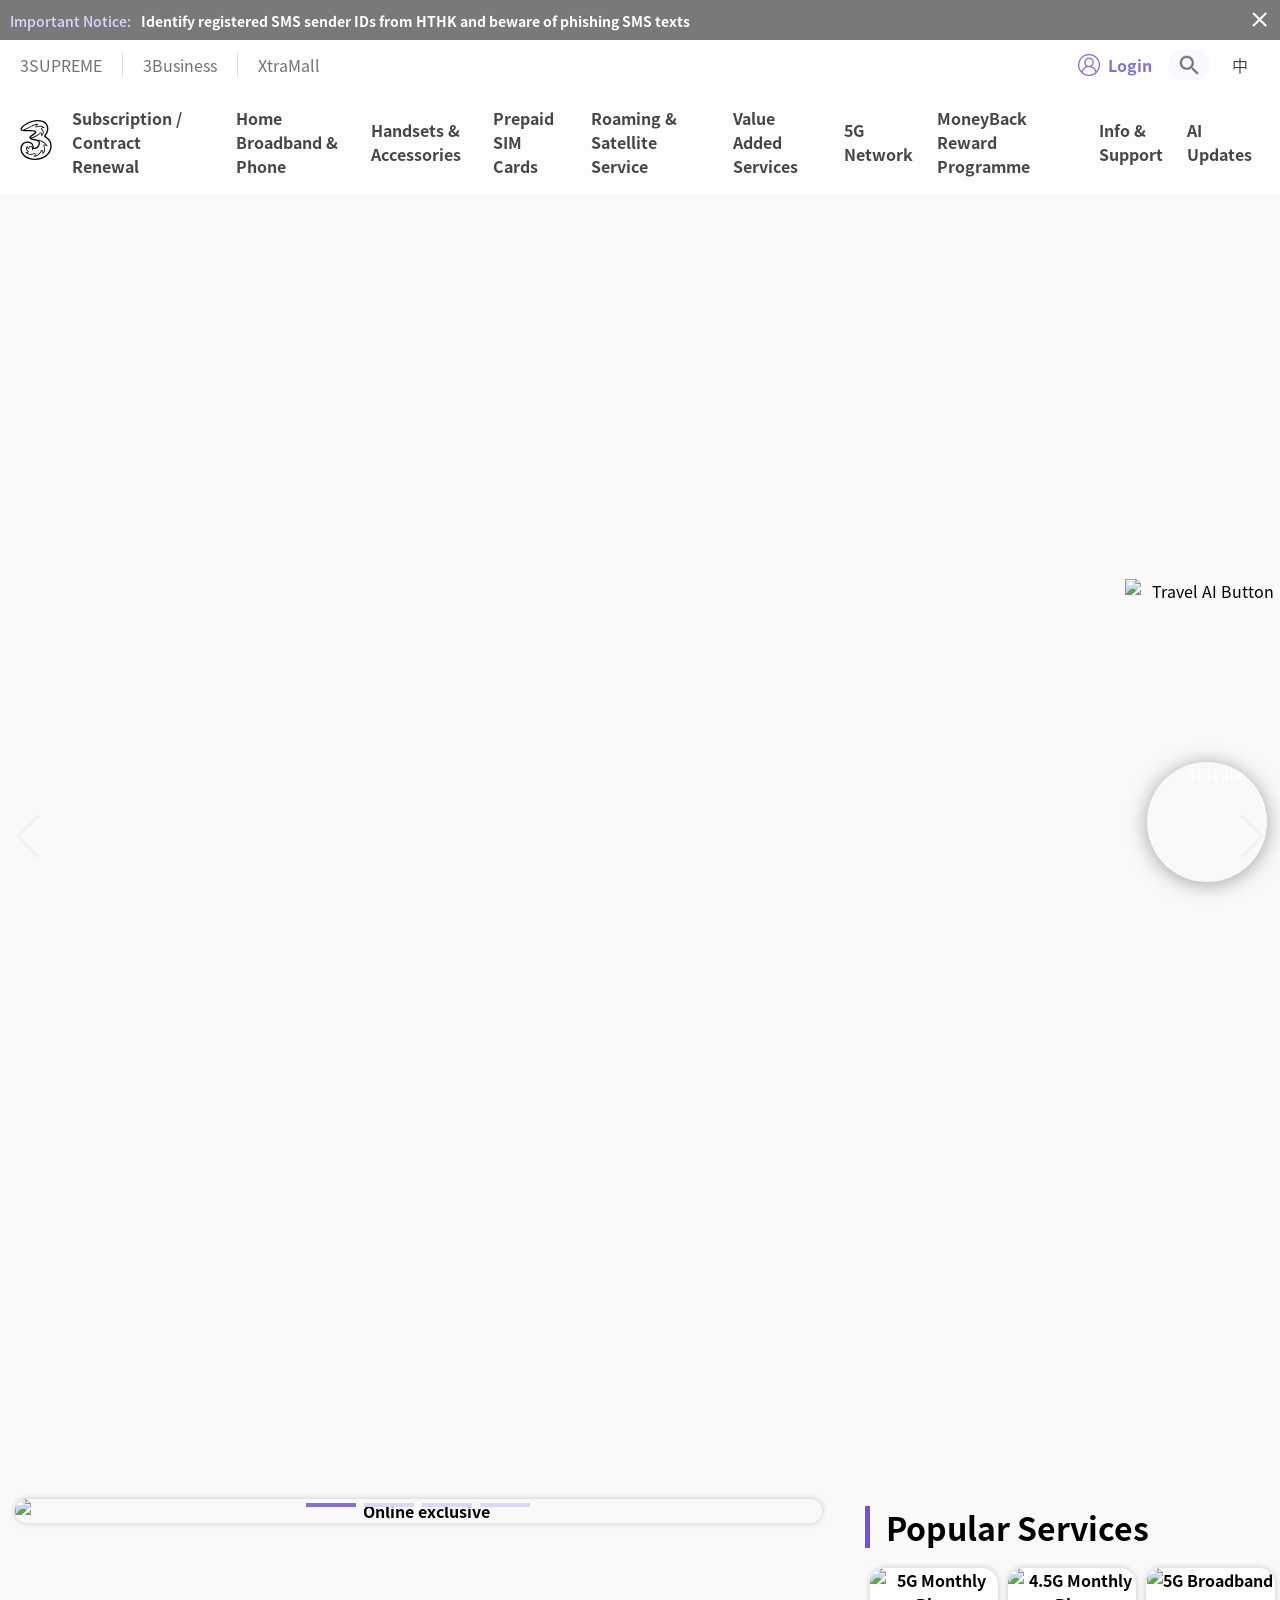
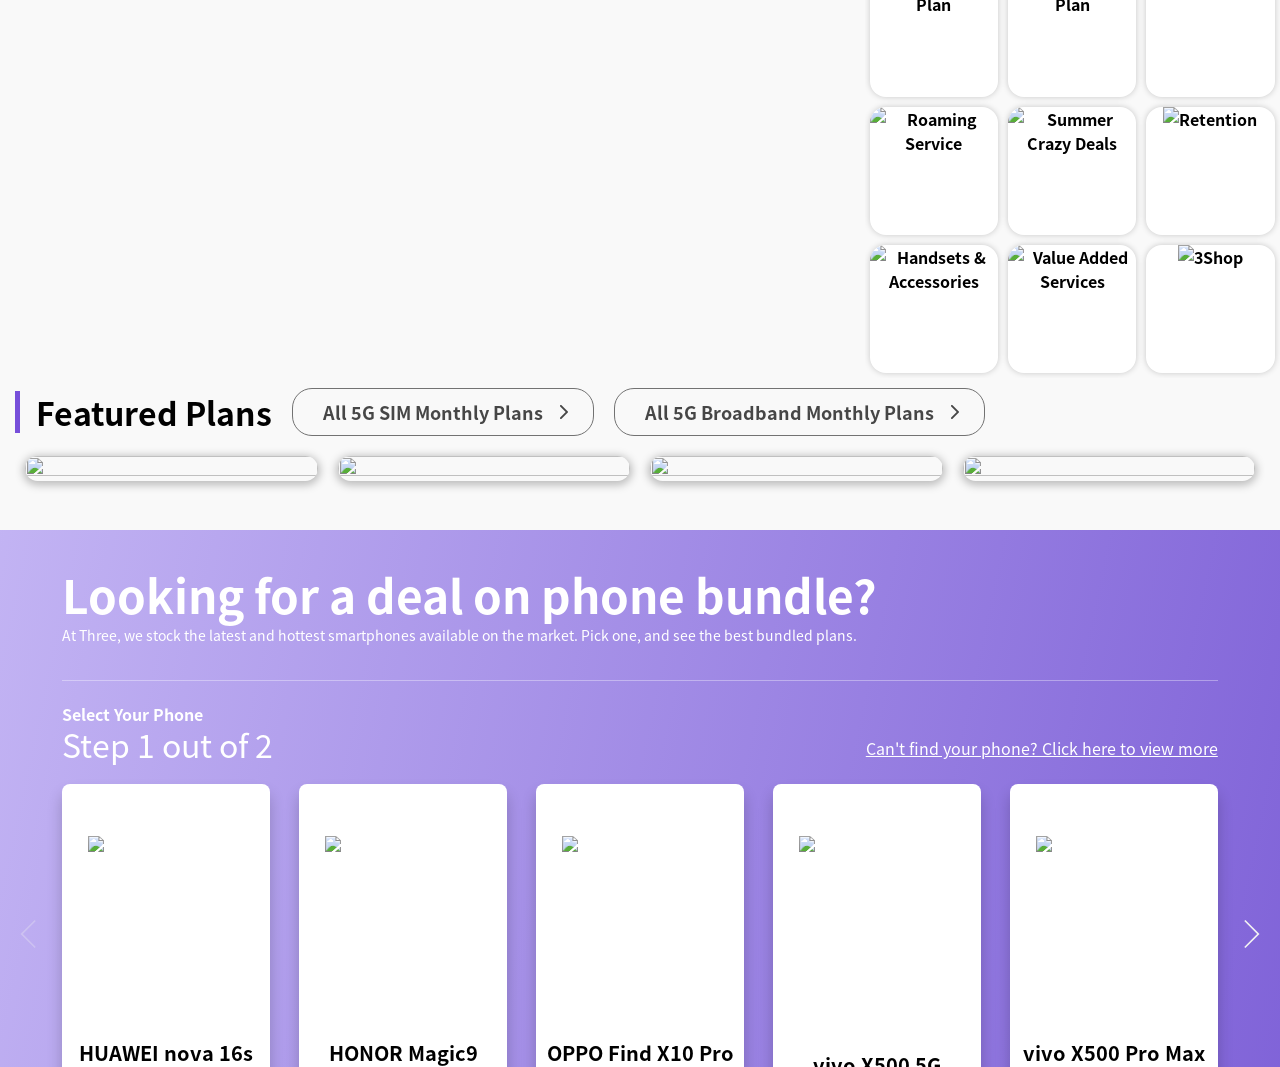
==== christmas/index.html @ 0cf80a82 "Add Christmas snow UAT static package for Vercel. Includes home and home2 pages with snowfall, pile " ====
<!DOCTYPE html><html lang="en">
<head>
<base href="/christmas/">

<!-- Google Tag Manager -->
<script>(function(w,d,s,l,i){w[l]=w[l]||[];w[l].push({'gtm.start':
new Date().getTime(),event:'gtm.js'});var f=d.getElementsByTagName(s)[0],
j=d.createElement(s),dl=l!='dataLayer'?'&l='+l:'';j.async=true;j.src=
'https://www.googletagmanager.com/gtm.js?id='+i+dl;f.parentNode.insertBefore(j,f);
})(window,document,'script','dataLayer','GTM-KMR63XJV');</script>
<!-- End Google Tag Manager -->

<meta charset="UTF-8">
<meta http-equiv="X-UA-Compatible" content="ie=edge">
<meta name="viewport" content="width=device-width,initial-scale=1">
<meta name="google-site-verification" content="TUhLHkt46gI5hP8kdC83xCrwX-N184B8eA0Xy2Kvef0" />
<title>One Plan One World | 3 for you | 3 Hong Kong</title>
<meta name="description" content="3HK - Beyond Hong Kong! Travel has become part of everyday life. The brand new &quot;WORLD PLAN&quot; One monthly fee - enjoy data from Hong Kong to the world!">

<meta property="og:title" content="One Plan One World | 3 for you | 3 Hong Kong"><meta property="og:description" content="3HK - Beyond Hong Kong! Travel has become part of everyday life. The brand new &quot;WORLD PLAN&quot; One monthly fee - enjoy data from Hong Kong to the world!"><meta property="og:locale" content="en"><meta property="og:site_name" content="3HK"><meta property="og:image" content="https://www.three.com.hk/media/home/branding-pc-en_r4.webp"><meta name="twitter:title" content="One Plan One World | 3 for you | 3 Hong Kong"><meta name="twitter:description" content="3HK - Beyond Hong Kong! Travel has become part of everyday life. The brand new &quot;WORLD PLAN&quot; One monthly fee - enjoy data from Hong Kong to the world!"><meta name="twitter:card" content="summary"><meta name="twitter:image" content="https://www.three.com.hk/media/home/branding-pc-en_r4.webp">



<!-- 20250918 Thumbnail-->
<link rel="apple-touch-icon" sizes="180x180" href="/apple-touch-icon.png">
<link rel="icon" type="image/png" sizes="32x32" href="/favicon-32x32.png">
<link rel="icon" type="image/png" sizes="16x16" href="/favicon-16x16.png">
<link rel="manifest" href="/manifest.json">
<link rel="shortcut icon" href="/favicon.ico">
<!-- 20250918 Thumbnail-->

<!-- 20220620 Canonical URL -->
<link rel="canonical" href='https://www.three.com.hk/en/home.html'>
<!-- 20220620 Canonical URL -->

<!-- <link rel="stylesheet" href="/assets/css/main.css"> --> 
<!-- --> 
<!-- <link rel="stylesheet" href="/assets/css/en.css"> --> 

<!-- Google tag (gtag.js) -->
<script async src="https://www.googletagmanager.com/gtag/js?id=G-T8FV8XR2CG"></script>
<script>
  window.dataLayer = window.dataLayer || [];
  function gtag(){dataLayer.push(arguments);}
  gtag('js', new Date());

  gtag('config', 'G-T8FV8XR2CG');
</script>

<!-- Microsoft Clarity tracking code -->
<script type="text/javascript">
(function(c,l,a,r,i,t,y){
c[a]=c[a]||function(){(c[a].q=c[a].q||[]).push(arguments)};
t=l.createElement(r);t.async=1;t.src="https://www.clarity.ms/tag/"+i;
y=l.getElementsByTagName(r)[0];y.parentNode.insertBefore(t,y);
})(window, document, "clarity", "script", "td3sk37dtx");
</script>
<!-- Microsoft Clarity tracking code -->

<!-- Organization structured data -->
<script type="application/ld+json">
{
"@context": "https://schema.org",
"@graph": [
{
	"@type": "Organization",
	"@id": "https://www.three.com.hk/#organization",
	"name": "3香港 (3 Hong Kong)",
	"alternateName": ["3HK", "Three Hong Kong", "Hutchison Telephone Company Limited"],
	"url": "https://www.three.com.hk/",
	"logo": {
	"@type": "ImageObject",
	"url": "https://www.three.com.hk/assets/images/3_logo.svg",
	"width": 512,
	"height": 512,
	"caption": "3 Hong Kong Logo"
	},
	"image": "https://www.three.com.hk/assets/images/3_logo.svg",
	"description": "3 Hong Kong is a leading mobile telecommunications operator in Hong Kong providing 5G mobile services, broadband, and digital solutions.",
	"telephone": "+852-1033",
	"email": "cs.mobile@three.com.hk",
	"address": {
	"@type": "PostalAddress",
	"streetAddress": "Hutchison Telecom Tower, 99 Cheung Fai Road",
	"addressLocality": "Tsing Yi",
	"addressRegion": "New Territories",
	"addressCountry": "HK"
	},
	"parentOrganization": {
	"@type": "Corporation",
	"name": "Hutchison Telecommunications Hong Kong Holdings Limited",
	"alternateName": "HTHKH",
	"tickerSymbol": "HKEX:215",
	"url": "https://www.hthkh.com/"
	},
	"brand": [
	{
		"@type": "Brand",
		"name": "SoSIM",
		"url": "https://www.sosimhk.com/"
	},
	{
		"@type": "Brand",
		"name": "MO+",
		"url": "https://www.moplushk.com/"
	},
	{
		"@type": "Brand",
		"name": "3SUPREME",
		"url": "https://www.3supreme.vip/"
	},
	{
		"@type": "Brand",
		"name": "UFO SIM",
		"url": "https://www.ufosim.net/"
	}
	],
	"sameAs": [
	"https://www.facebook.com/threeHK",
	"https://www.instagram.com/3hongkong/",
	"https://www.linkedin.com/company/hthk/",
	"https://www.youtube.com/@3hk780",
	"https://zh.wikipedia.org/wiki/3%E9%A6%99%E6%B8%AF"
	],
	"contactPoint": [
	{
		"@type": "ContactPoint",
		"telephone": "+852-1033",
		"email": "cs.mobile@three.com.hk",
		"contactType": "customer service",
		"areaServed": "HK",
		"availableLanguage": ["en", "zh-Hant", "zh-Hans"]
	}
	]
},
{
	"@type": "WebSite",
	"@id": "https://www.three.com.hk/#website",
	"url": "https://www.three.com.hk/",
	"name": "3香港 (3 Hong Kong)",
	"publisher": {
	"@id": "https://www.three.com.hk/#organization"
	},
	"inLanguage": ["zh-Hant", "en"]
}
]
}
</script>
<!-- Organization structured data -->

<!-- Meta Pixel Code -->
<script>
!function(f,b,e,v,n,t,s)
{if(f.fbq)return;n=f.fbq=function(){n.callMethod?
n.callMethod.apply(n,arguments):n.queue.push(arguments)};
if(!f._fbq)f._fbq=n;n.push=n;n.loaded=!0;n.version='2.0';
n.queue=[];t=b.createElement(e);t.async=!0;
t.src=v;s=b.getElementsByTagName(e)[0];
s.parentNode.insertBefore(t,s)}(window, document,'script',
'https://connect.facebook.net/en_US/fbevents.js');
fbq('init', '1456015915930587');
fbq('track', 'PageView');
</script>
<noscript><img height="1" width="1" style="display:none"
src="https://www.facebook.com/tr?id=1456015915930587&ev=PageView&noscript=1"
/></noscript>
<!-- End Meta Pixel Code -->

<script type="module" src="https://ra.three.com.hk/analytics/static/tracker.umd.cjs"></script>
<script type="module">
  Tracker(
    "https://ra.three.com.hk/analytics/",
    "dc795b6e8851475c9cde13620efe180e"
  );
</script>

<script>
	var lang_url_en = 'https://www.three.com.hk/en/home.html';
	var lang_url_tc = 'https://www.three.com.hk/tc/home.html';
	var current_url = 'https://www.three.com.hk/en/home.html';
	var threeCareAPI = 'https://www.three.com.hk/3Care/';
	

	var xmas_theme = false;
</script>

<script> 

function isIE() {
  ua = navigator.userAgent;

  // alert(" ua version: " + ua);

  /* MSIE used to detect old browsers and Trident used to newer ones*/
  // var is_ie = ua.indexOf("MSIE 10") > -1 || ua.indexOf("Trident/") > -1;

  var is_ie = ua.indexOf("MSIE 10") > -1 || ua.indexOf("MSIE 9.0") > -1 || ua.indexOf("MSIE 8.0") > -1 || ua.indexOf("MSIE 7.0") > -1;
  
  return is_ie; 
}
/* Create an alert to show if the browser is IE or not */
if (isIE()){

    alert('建議使用 Chrome, Firefox, Internet Explorer 11 或以上瀏覽網頁，以達致最佳效果。\nFor the best viewing, it is recommended to use Firefox, Chrome or Internet Explorer 11 or above versions.');
}else{

}

</script>






<style>
	.xmas .navbar-top .container {
		background-image: url("../media/global/");
	}
	
	.xmas #navbar .xmas-buy .nav-category-block:after {
		background-image: url("../media/global/");
	}
	
	.xmas #navbar .xmas-three .nav-category-block:after {
		background-image: url("../media/global/");
	}

	@media screen and (max-width: 1024px) and (min-width: 768px) {
		.xmas .navbar-top .container {
			background-image: url("../media/global/");
		}
	}


	@media screen and (max-width: 767px) {

		.xmas .navbar-top .container {
			background: none;
		}
		
		.xmas #navbar-xs .navbar-top {
			background-image: url("../media/global/");
		}

		.xmas #navbar-xs .navbar-body .nav-list-body:first-of-type:after {
			background-image: url("../media/global/");
		}
		
		.xmas #navbar-xs .navbar-body .nav-list-body:last-of-type:after {
			background-image: url("../media/global/");
		}

	}
</style>
<script>
	var maps_api_type = 'google'; // 'google' or 'baidu'
</script>

</head>
<body>

<div id="snow-pile" class="snow-pile" aria-hidden="true"></div>
<div class="snowfall-overlay" aria-hidden="true">
	<div class="snowfall">
		<div class="snowflake"></div>
		<div class="snowflake"></div>
		<div class="snowflake"></div>
		<div class="snowflake"></div>
		<div class="snowflake"></div>
		<div class="snowflake"></div>
		<div class="snowflake"></div>
		<div class="snowflake"></div>
		<div class="snowflake"></div>
		<div class="snowflake"></div>
		<div class="snowflake"></div>
		<div class="snowflake"></div>
		<div class="snowflake"></div>
		<div class="snowflake"></div>
		<div class="snowflake"></div>
		<div class="snowflake"></div>
		<div class="snowflake"></div>
		<div class="snowflake"></div>
		<div class="snowflake"></div>
		<div class="snowflake"></div>
		<div class="snowflake"></div>
		<div class="snowflake"></div>
		<div class="snowflake"></div>
		<div class="snowflake"></div>
		<div class="snowflake"></div>
		<div class="snowflake"></div>
		<div class="snowflake"></div>
		<div class="snowflake"></div>
		<div class="snowflake"></div>
		<div class="snowflake"></div>
		<div class="snowflake"></div>
		<div class="snowflake"></div>
		<div class="snowflake"></div>
		<div class="snowflake"></div>
		<div class="snowflake"></div>
		<div class="snowflake"></div>
		<div class="snowflake"></div>
		<div class="snowflake"></div>
		<div class="snowflake"></div>
		<div class="snowflake"></div>
		<div class="snowflake"></div>
		<div class="snowflake"></div>
		<div class="snowflake"></div>
		<div class="snowflake"></div>
		<div class="snowflake"></div>
		<div class="snowflake"></div>
		<div class="snowflake"></div>
		<div class="snowflake"></div>
		<div class="snowflake"></div>
		<div class="snowflake"></div>
		<div class="snowflake"></div>
		<div class="snowflake"></div>
		<div class="snowflake"></div>
		<div class="snowflake"></div>
		<div class="snowflake"></div>
		<div class="snowflake"></div>
		<div class="snowflake"></div>
		<div class="snowflake"></div>
		<div class="snowflake"></div>
		<div class="snowflake"></div>
		<div class="snowflake"></div>
		<div class="snowflake"></div>
		<div class="snowflake"></div>
		<div class="snowflake"></div>
		<div class="snowflake"></div>
		<div class="snowflake"></div>
		<div class="snowflake"></div>
		<div class="snowflake"></div>
		<div class="snowflake"></div>
		<div class="snowflake"></div>
		<div class="snowflake"></div>
		<div class="snowflake"></div>
		<div class="snowflake"></div>
		<div class="snowflake"></div>
		<div class="snowflake"></div>
		<div class="snowflake"></div>
		<div class="snowflake"></div>
		<div class="snowflake"></div>
		<div class="snowflake"></div>
		<div class="snowflake"></div>
		<div class="snowflake"></div>
		<div class="snowflake"></div>
		<div class="snowflake"></div>
		<div class="snowflake"></div>
		<div class="snowflake"></div>
		<div class="snowflake"></div>
		<div class="snowflake"></div>
		<div class="snowflake"></div>
		<div class="snowflake"></div>
		<div class="snowflake"></div>
		<div class="snowflake"></div>
		<div class="snowflake"></div>
		<div class="snowflake"></div>
		<div class="snowflake"></div>
		<div class="snowflake"></div>
		<div class="snowflake"></div>
		<div class="snowflake"></div>
		<div class="snowflake"></div>
		<div class="snowflake"></div>
		<div class="snowflake"></div>
		<div class="snowflake"></div>
		<div class="snowflake"></div>
		<div class="snowflake"></div>
		<div class="snowflake"></div>
		<div class="snowflake"></div>
		<div class="snowflake"></div>
		<div class="snowflake"></div>
		<div class="snowflake"></div>
		<div class="snowflake"></div>
		<div class="snowflake"></div>
		<div class="snowflake"></div>
		<div class="snowflake"></div>
		<div class="snowflake"></div>
		<div class="snowflake"></div>
		<div class="snowflake"></div>
		<div class="snowflake"></div>
		<div class="snowflake"></div>
		<div class="snowflake"></div>
		<div class="snowflake"></div>
		<div class="snowflake"></div>
		<div class="snowflake"></div>
		<div class="snowflake"></div>
		<div class="snowflake"></div>
		<div class="snowflake"></div>
		<div class="snowflake"></div>
		<div class="snowflake"></div>
		<div class="snowflake"></div>
		<div class="snowflake"></div>
		<div class="snowflake"></div>
		<div class="snowflake"></div>
		<div class="snowflake"></div>
		<div class="snowflake"></div>
		<div class="snowflake"></div>
		<div class="snowflake"></div>
		<div class="snowflake"></div>
		<div class="snowflake"></div>
		<div class="snowflake"></div>
		<div class="snowflake"></div>
		<div class="snowflake"></div>
		<div class="snowflake"></div>
		<div class="snowflake"></div>
		<div class="snowflake"></div>
		<div class="snowflake"></div>
		<div class="snowflake"></div>
		<div class="snowflake"></div>
		<div class="snowflake"></div>
		<div class="snowflake"></div>
		<div class="snowflake"></div>
		<div class="snowflake"></div>
		<div class="snowflake"></div>
		<div class="snowflake"></div>
		<div class="snowflake"></div>
		<div class="snowflake"></div>
		<div class="snowflake"></div>
		<div class="snowflake"></div>
		<div class="snowflake"></div>
		<div class="snowflake"></div>
		<div class="snowflake"></div>
		<div class="snowflake"></div>
		<div class="snowflake"></div>
		<div class="snowflake"></div>
		<div class="snowflake"></div>
		<div class="snowflake"></div>
		<div class="snowflake"></div>
		<div class="snowflake"></div>
		<div class="snowflake"></div>
		<div class="snowflake"></div>
		<div class="snowflake"></div>
		<div class="snowflake"></div>
		<div class="snowflake"></div>
		<div class="snowflake"></div>
		<div class="snowflake"></div>
		<div class="snowflake"></div>
		<div class="snowflake"></div>
		<div class="snowflake"></div>
		<div class="snowflake"></div>
		<div class="snowflake"></div>
		<div class="snowflake"></div>
		<div class="snowflake"></div>
		<div class="snowflake"></div>
		<div class="snowflake"></div>
		<div class="snowflake"></div>
		<div class="snowflake"></div>
		<div class="snowflake"></div>
		<div class="snowflake"></div>
		<div class="snowflake"></div>
		<div class="snowflake"></div>
		<div class="snowflake"></div>
		<div class="snowflake"></div>
		<div class="snowflake"></div>
		<div class="snowflake"></div>
		<div class="snowflake"></div>
		<div class="snowflake"></div>
		<div class="snowflake"></div>
		<div class="snowflake"></div>
		<div class="snowflake"></div>
		<div class="snowflake"></div>
		<div class="snowflake"></div>
		<div class="snowflake"></div>
		<div class="snowflake"></div>
		<div class="snowflake"></div>
		<div class="snowflake"></div>
		<div class="snowflake"></div>
		<div class="snowflake"></div>
		<div class="snowflake"></div>
		<div class="snowflake"></div>
		<div class="snowflake"></div>
		<div class="snowflake"></div>
		<div class="snowflake"></div>
		<div class="snowflake"></div>
		<div class="snowflake"></div>
		<div class="snowflake"></div>
		<div class="snowflake"></div>
		<div class="snowflake"></div>
		<div class="snowflake"></div>
		<div class="snowflake"></div>
		<div class="snowflake"></div>
		<div class="snowflake"></div>
		<div class="snowflake"></div>
		<div class="snowflake"></div>
		<div class="snowflake"></div>
		<div class="snowflake"></div>
		<div class="snowflake"></div>
		<div class="snowflake"></div>
		<div class="snowflake"></div>
		<div class="snowflake"></div>
		<div class="snowflake"></div>
		<div class="snowflake"></div>
		<div class="snowflake"></div>
		<div class="snowflake"></div>
		<div class="snowflake"></div>
		<div class="snowflake"></div>
		<div class="snowflake"></div>
		<div class="snowflake"></div>
		<div class="snowflake"></div>
		<div class="snowflake"></div>
		<div class="snowflake"></div>
		<div class="snowflake"></div>
		<div class="snowflake"></div>
		<div class="snowflake"></div>
		<div class="snowflake"></div>
		<div class="snowflake"></div>
		<div class="snowflake"></div>
		<div class="snowflake"></div>
		<div class="snowflake"></div>
		<div class="snowflake"></div>
		<div class="snowflake"></div>
		<div class="snowflake"></div>
		<div class="snowflake"></div>
		<div class="snowflake"></div>
	</div>
</div>

<!-- Google Tag Manager (noscript) -->
<noscript><iframe src="https://www.googletagmanager.com/ns.html?id=GTM-KMR63XJV"
height="0" width="0" style="display:none;visibility:hidden"></iframe></noscript>
<!-- End Google Tag Manager (noscript) -->


<h1 class="visuallyhidden ">One Plan One World | 3 for you | 3 Hong Kong</h1>
    <style>
      .visuallyhidden {
          position: absolute;
          clip: rect(1px, 1px, 1px, 1px);
          -webkit-clip-path: inset(0px 0px 99.9% 99.9%);
          clip-path: inset(0px 0px 99.9% 99.9%);
          overflow: hidden;
          height: 1px;
          width: 1px;
          padding: 0;
          border: 0
      }

      .bg-gradient {
        background-image: linear-gradient(
          180deg,
          var(--NewPurple3, #f9f9f9) 0%,
          var(--NewWhite, #f9f9f9) 43.75%,
          var(--NewPurple4, #f9f9f9) 100%
        );
        min-height: 100%;
        height: fit-content !important;
        background-repeat: no-repeat;
        background-color: #f9f9f9;
      }
    </style>
<noscript>You need to enable JavaScript to run this app.</noscript>
<div id="root" class="bg-gradient"></div><div class="device-xs visible-xs"></div><div class="device-sm visible-sm"></div><div class="device-md visible-md"></div><div class="device-lg visible-lg"></div>
<script src="/assets/js/jquery-3.6.1.min.js"></script>
<script src="/assets/js/slick.min.js"></script>
<script src="/assets/js/jquery.share.min.js"></script>

<script type="text/javascript">var THREE_REACT_APP_GLOBAL={fn:[],language:"en",api_endpoint:"/3api/v02/"}</script>
<script src="/assets/js/main.js"></script>

<!-- <link href="/static/css/main.css" rel="stylesheet"> -->
<!-- <script type="text/javascript" src="/static/js/main.js"></script> -->

<link crossorigin  href="/static/css/main.css" rel="stylesheet">
<link href="/assets/css/home-snowfall-w3bits.css" rel="stylesheet">
<link href="/assets/css/home-snow-accumulate.css?v=fall50" rel="stylesheet">
<script>
/* SPA routes only match /:lang/home.html — /christmas/index.html is the 404 route. */
(function () {
  var path = location.pathname.replace(/\/+$/, "") || "/";
  if (path === "/christmas" || path === "/christmas/index.html") {
    history.replaceState(null, "", "/christmas/home.html" + location.search + location.hash);
  }
})();
</script>
<script type="module" crossorigin src="/static/js/main.js"></script>












<script>
  let lang = "en";
  let hasPetButtonRun = false;

  function generatePetButton() {
    // Ensure only run one time
    if (hasPetButtonRun) return;
    hasPetButtonRun = true;

    // 1. Injecting CSS Animation Styles into the Head
    const styleTag = document.createElement("style");
    styleTag.innerHTML = `
            @keyframes slideFromBehindDog {
                from {
                    opacity: 0;
                    transform: translateY(100px); /* Start hidden down at the dog's bottom */
                }
                to {
                    opacity: 1;
                    transform: translateY(0);    /* Slide up to its resting absolute position */
                }
            }

            /* 🐕 Dog Shake Animation */
            @keyframes slideDogFromLeft {
                from {
                    opacity: 0;
                    transform: translateX(-100px); /* Start hidden down at the dog's bottom */
                }
                to {
                    opacity: 1;
                    transform: translate(0);    /* Slide up to its resting absolute position */
                }
            }

            @keyframes shakeDog {
                0%, 50%, 100% { transform: rotate(0deg) translateX(0); }
                25% { transform: rotate(-15deg) translateX(-2px); }
                75% { transform: rotate(8deg) translateX(0); }
            }

            /* Smooth scaling handling for the widget container on hover */
            .widget-container {
                transition: transform 0.3s ease !important;
            }
            .widget-container:hover {
                transform: scale(1.03);
            }
        `;
    document.head.appendChild(styleTag);

    const url = lang === 'en' ? "https://web.three.com.hk/plans/vipet/index-en.html?intcmp=home-dog-260522" : "https://web.three.com.hk/plans/vipet/index.html?intcmp=home-dog-260522"

    // 2. Configuration with your specific assets
    const buttonConfig = {
      left: {
        url,
        img: "https://www.three.com.hk/assets/images/dog-left.png",
        message:
          "https://www.three.com.hk/assets/images/message-left-en.png",
      },
      center: {
        url,
        img: "https://www.three.com.hk/assets/images/dog-center.png",
        message:
          "https://www.three.com.hk/assets/images/message-center-en.png",
      },
    };

    // 3. Selection
    const positions = Object.keys(buttonConfig);
    let choice = positions[Math.floor(Math.random() * positions.length)];

    // Please do not remove or delete!
    // choice = 'left';
    // choice = 'center';

    const settings = buttonConfig[choice];
    const isMobile = window.innerWidth <= 768;

    // 4. Create Container
    const widgetContainer = document.createElement("div");
    widgetContainer.className = "widget-container"; // Assigned class for CSS hover targeting

    // 5. Create Elements
    const btn = document.createElement("button");
    btn.innerHTML = `<img src="${settings.img}" alt="Pet" style="width: 100%; height: auto; display: block;">`;

    const message = document.createElement("div");
    message.innerHTML = `<img src="${settings.message}" alt="Pet Plan Bubble Message" style="width: 100%; height: auto; display: block;">`;

    // 6. Responsive Width Logic
    let btnWidth;
    if (choice === "left") {
      btnWidth = isMobile ? "134px" : "134px";
    } else if (choice === "center") {
      btnWidth = isMobile ? "159px" : "159px";
    } else {
      btnWidth = isMobile ? "200px" : "300px";
    }

    // 7. Core Styles on Container (Acts as the absolute anchor)
    Object.assign(widgetContainer.style, {
      position: "fixed",
      bottom: "0",
      width: btnWidth,
      zIndex: "9999",
    });

    // Horizontal Positioning
    if (choice === "left") {
      widgetContainer.style.left = "0px";
    } else if (choice === "center") {
      widgetContainer.style.left = "0";
      widgetContainer.style.right = "0";
      widgetContainer.style.margin = "0 auto";
    } else {
      widgetContainer.style.right = "20px";
    }

    // Button Styles (Sits normally at the bottom of the container)
    Object.assign(btn.style, {
      width: "100%",
      background: "transparent",
      border: "none",
      padding: "0",
      cursor: "pointer",
      outline: "none",
      position: "relative",
      zIndex: "2", // Sits on top of the message while it slides up
    });

    // Message Bubble Styles
    Object.assign(message.style, {
      opacity: "0",
      position: "absolute",
      width: "100%", // Inherits container width match
      transition: "transform 0.3s ease",
      pointerEvents: "pointer",
      zIndex: "1", // Hidden behind dog graphic layers initially
    });

    // --- Fixed horizontal adjustment for the 'left' layout choice ---
    if (choice === "left") {
      // Dog slides in from left + fades in for 0.8s
      btn.style.animation = "slideDogFromLeft 0.8s ease-in-out forwards";
      message.style.left = "80px"; // Changed from right = '-80px' to consistently push it rightward

      // Message Bubble Styles
      Object.assign(message.style, {
        width: "250px",
        bottom: "80%", // Sits above the dog vertically in its resting state
      });

      // Listen for slide animation to complete, then start shake
      btn.addEventListener("animationend", function handleSlideComplete(e) {
        if (e.animationName === "slideDogFromLeft") {
          btn.removeEventListener("animationend", handleSlideComplete);
          btn.style.animation = "none";
          void btn.offsetWidth; // Force reflow
          btn.style.animation = "shakeDog .3s ease-in-out forwards";

          // Listen for shake animation to complete, then start message animation
          btn.addEventListener("animationend", function handleShakeComplete(e) {
            if (e.animationName === "shakeDog") {
              btn.removeEventListener("animationend", handleShakeComplete);
              message.style.animation =
                "slideFromBehindDog 0.8s cubic-bezier(0.25, 1, 0.5, 1) forwards";
            }
          });
        }
      });
    } else if (choice === "center") {
      // Dog slides in from bottom + fades in for 0.8s
      btn.style.animation = "slideFromBehindDog 0.8s ease-in-out forwards";
      message.style.left = "0";

      // Vertically align message and dog for center choice
      Object.assign(widgetContainer.style, {
        display: "flex",
        flexDirection: "column",
        alignItems: "center",
        justifyContent: "flex-end",
      });

      Object.assign(message.style, {
        position: "static",
        width: "327px",
        bottom: "auto",
        marginTop: "0",
        marginBottom: "-30px",
        textAlign: "center",
      });

      // Listen for slide animation to complete, then start shake
      btn.addEventListener("animationend", function handleSlideComplete(e) {
        if (e.animationName === "slideFromBehindDog") {
          btn.removeEventListener("animationend", handleSlideComplete);
          btn.style.animation = "none";
          void btn.offsetWidth; // Force reflow
          btn.style.animation = "shakeDog .3s ease-in-out forwards";

          // Listen for shake animation to complete, then start message animation
          btn.addEventListener("animationend", function handleShakeComplete(e) {
            if (e.animationName === "shakeDog") {
              btn.removeEventListener("animationend", handleShakeComplete);
              message.style.animation =
                "slideFromBehindDog 0.8s cubic-bezier(0.25, 1, 0.5, 1) forwards";
            }
          });
        }
      });
    } else {
      message.style.left = "0"; // Default fallback centering for non-left choice layouts
    }

    // 8. Interaction Logic (Hover Bubble Push)
    if (!isMobile) {
      widgetContainer.onmouseover = () => {
        message.style.transform = "translateY(-10px)"; // Lifts the text bubble slightly on hover
      };
      widgetContainer.onmouseout = () => {
        message.style.transform = "translateY(0)";
      };
    }

    // 9. Open Link & Mount
    widgetContainer.onclick = () => window.open(settings.url, "_blank");
    widgetContainer.style.cursor = "pointer";

    // Append items
    if (choice === "center") {
      // For center: append message first so it appears above the dog
      widgetContainer.appendChild(message);
      widgetContainer.appendChild(btn);
    } else {
      // For left/right: append button first
      widgetContainer.appendChild(btn);
      widgetContainer.appendChild(message);
    }
    document.body.appendChild(widgetContainer);
  }

  function watchForUnmount(selector, callback, options = {}) {
    const { root = document.body } = options;

    let element = document.querySelector(selector);
    if (!element) {
      console.warn(`Element ${selector} not found`);
      return () => {};
    }

    let hasCalled = false; // ← Prevents duplicate calls

    const observer = new MutationObserver(() => {
      if (hasCalled) return;

      if (!document.contains(element)) {
        hasCalled = true;
        observer.disconnect();
        callback(element);
      }
    });

    observer.observe(root, {
      childList: true,
      subtree: true,
    });

    // Optional: One-time final safety check
    const safetyCheck = setTimeout(() => {
      if (!hasCalled && !document.contains(element)) {
        hasCalled = true;
        observer.disconnect();
        callback(element);
      }
    }, 1000);

    // Cleanup function
    return () => {
      hasCalled = true;
      observer.disconnect();
      clearTimeout(safetyCheck);
    };
  }





  document.addEventListener('DOMContentLoaded', () => {

  const cleanup1 = watchForUnmount("#popupMnp", (element) => {
    setTimeout(()=>{
      generatePetButton();
    },2500)
  });

   setTimeout(()=>{
  const cleanup2 = watchForUnmount("#popupYouTube", (element) => {
    setTimeout(()=>{
      generatePetButton();
    },2500)
  });
},1500)



    if (!document.querySelector("#popupMnp")) {
      //generatePetButton();
    }
  });
</script>
<script src="/assets/js/home-snow-accumulate.js?v=shovel3" defer></script>

</body>
</html>
---- static/css/main.css ----
._containerWrapperMasterBar_haz05_1{z-index:1000;width:100%;display:none}._containerWrapperMasterBar_haz05_1._sticky_haz05_6{position:sticky;top:0}@media screen and (width>=1200px){._containerWrapperMasterBar_haz05_1{display:block}}._containerWrapperMasterBar_haz05_1 ._containerWrapperNavigationBar_haz05_16{background-color:#fdfdfd}._containerWrapperMasterBar_haz05_1 ._containerWrapperNavigationBar_haz05_16 ._containerNavigationBar_haz05_19{max-width:1600px;margin:auto;padding:auto}._containerWrapperMasterBar_haz05_1 ._containerWrapperNavigationBar_haz05_16 ._containerNavigationBar_haz05_19 ._navigationBar_haz05_24{flex-grow:1;flex-basis:auto;align-items:center;margin:0 1rem;display:flex}._containerWrapperMasterBar_haz05_1 ._containerWrapperNavigationBar_haz05_16 ._containerNavigationBar_haz05_19 ._navigationBar_haz05_24 ._navigationTabList_haz05_31{background-color:#fdfdfd;align-items:center;margin:0;padding:0;list-style-type:none;display:flex;overflow:hidden}._containerWrapperMasterBar_haz05_1 ._containerWrapperNavigationBar_haz05_16 ._containerNavigationBar_haz05_19 ._navigationBar_haz05_24 ._navigationTabList_haz05_31 ._navigationTab_haz05_31{float:left}._containerWrapperMasterBar_haz05_1 ._containerWrapperTopBar_haz05_44{z-index:9999;background-color:#fff;position:sticky}._containerWrapperMasterBar_haz05_1 ._containerWrapperTopBar_haz05_44 ._containerTopBar_haz05_49{justify-content:space-between;align-items:center;max-width:1600px;margin:auto;padding:10px 20px;display:flex}._containerWrapperMasterBar_haz05_1 ._containerWrapperTopBar_haz05_44 ._containerTopBar_haz05_49 ._topBar_haz05_57{align-items:center;display:flex}._containerWrapperMasterBar_haz05_1 ._containerWrapperTopBar_haz05_44 ._containerTopBar_haz05_49 ._topBar_haz05_57 ._topNavList_haz05_61{align-items:baseline;gap:20px;margin:0;padding:0;list-style:none;display:flex}._containerWrapperMasterBar_haz05_1 ._containerWrapperTopBar_haz05_44 ._containerTopBar_haz05_49 ._topBar_haz05_57 ._topNavList_haz05_61 li{font-size:1rem;display:inline-block;position:relative}._containerWrapperMasterBar_haz05_1 ._containerWrapperTopBar_haz05_44 ._containerTopBar_haz05_49 ._topBar_haz05_57 ._topNavList_haz05_61 li a{color:#727272;padding-right:20px}._containerWrapperMasterBar_haz05_1 ._containerWrapperTopBar_haz05_44 ._containerTopBar_haz05_49 ._topBar_haz05_57 ._topNavList_haz05_61 li:not(:last-child) a{border-right:1px solid #d9d9d9}._containerWrapperMasterBar_haz05_1 ._containerWrapperTopBar_haz05_44 ._containerTopBar_haz05_49 ._topBarButtonGroup_haz05_81{align-items:center;gap:40px;display:flex}._containerWrapperMasterBar_haz05_1 ._containerWrapperTopBar_haz05_44 ._containerTopBar_haz05_49 ._topBarButtonGroup_haz05_81 ._containerNavigationButtonGroup_haz05_86{align-items:center;gap:10px;display:flex}._containerWrapperMasterBar_haz05_1 ._containerWrapperTopBar_haz05_44 ._containerTopBar_haz05_49 ._topBarButtonGroup_haz05_81 ._btnLang_haz05_91{color:#464646;background:0 0;border:none;border-radius:10px;padding:3px 12px}._containerWrapperMasterBar_haz05_1 ._containerWrapperTopBar_haz05_44 ._containerTopBar_haz05_49 ._topBarButtonGroup_haz05_81 ._btn3shop_haz05_98 img{max-height:40px}._spaceMasterBar_haz05_102{display:none}@media screen and (width>=1200px){._spaceMasterBar_haz05_102{display:block}}._navigationTabLink_haz05_111{color:#464646;cursor:pointer;background:linear-gradient(#7c73d5,#7c73d5) 50% 100%/0% 3px no-repeat;margin:0 .75rem;padding:1rem 0;font-weight:700;line-height:24px;text-decoration:none;transition:all .45s;display:block}._navigationTabLink_haz05_111:hover{color:#7c73d5;background-size:100% 3px;text-decoration:none}._navigationTabLink_haz05_111:has(+._megaMenu_haz05_125:hover){color:#7c73d5;background-size:100% 3px;text-decoration:none}._wrapperMegaMenu_haz05_131{justify-content:space-evenly;gap:4rem;max-width:1600px;margin:auto;padding:1rem;display:flex}@media screen and (width>=1024px){._wrapperMegaMenu_haz05_131{justify-content:left}}._wrapperMegaMenu_haz05_131 ._containerMegaMenuImages_haz05_144{flex-direction:column;gap:1.25rem;display:flex}._wrapperMegaMenu_haz05_131 ._containerMegaMenuImages_haz05_144 ._megaMenuImgLink_haz05_149{display:block}._wrapperMegaMenu_haz05_131 ._containerMegaMenuImages_haz05_144 ._megaMenuImgLink_haz05_149 ._wrapperMegaMenuImg_haz05_152{border-radius:10px;align-items:center;display:flex;overflow:hidden}._wrapperMegaMenu_haz05_131 ._containerMegaMenuImages_haz05_144 ._megaMenuImgLink_haz05_149 ._wrapperMegaMenuImg_haz05_152 ._megaMenuImg_haz05_149{object-fit:cover;vertical-align:bottom;width:320px;height:auto;transition:scale .3s ease-in}._wrapperMegaMenu_haz05_131 ._containerMegaMenuImages_haz05_144 ._megaMenuImgLink_haz05_149 ._wrapperMegaMenuImg_haz05_152 ._megaMenuImg_haz05_149:hover{scale:1.05}._containerMegaMenuCategory_haz05_169{flex-direction:column;row-gap:.75rem;display:flex}._containerMegaMenuCategory_haz05_169 ._categoryLabel_haz05_174{align-items:center;display:inline-flex}._containerMegaMenuCategory_haz05_169 ._categoryLabel_haz05_174 ._colorTag_haz05_178{background-color:#7c73d5;width:3px;height:1.8rem;margin-right:.75rem}._containerMegaMenuCategory_haz05_169 ._categoryLabel_haz05_174 ._text_haz05_184{color:#7c73d5;font-size:1.5rem;font-weight:700}._containerMegaMenuCategory_haz05_169 ._megaMenuLink_haz05_189{color:#000;width:fit-content;font-size:1rem;font-weight:400;display:block;position:relative}._containerMegaMenuCategory_haz05_169 ._megaMenuLink_haz05_189._indent_haz05_197{color:#464646;padding-left:20px}._containerMegaMenuCategory_haz05_169 ._megaMenuLink_haz05_189 ._newTag_haz05_201{vertical-align:middle;color:#fff;white-space:nowrap;background-color:#7c73d5;border-radius:3px;margin-left:5px;padding:4px 8px;font-size:.75rem;font-weight:700;line-height:1.5;display:inline-block}._containerMegaMenuCategory_haz05_169 ._megaMenuLink_haz05_189 ._text_haz05_184{height:24px;line-height:24px}._containerMegaMenuCategory_haz05_169 ._megaMenuLink_haz05_189:hover{color:#774fda;text-decoration:none}._megaMenu_haz05_125{z-index:9999;background-color:#f3f3f3;width:100%;margin:auto;transition:opacity .35s ease-in-out,visibility .25s ease-in;position:absolute;left:0}._horizontalLine_haz05_233{background:#c6c6c6;width:2px;height:auto}._megaMenuBackdrop_haz05_239{z-index:999;visibility:hidden;opacity:0;pointer-events:none;transition:opacity .3s ease-out,visibility .3s ease-out;position:fixed;inset:0}._megaMenuBackdrop_haz05_239._open_haz05_249{-webkit-backdrop-filter:blur(5px);backdrop-filter:blur(5px);visibility:visible;opacity:1;pointer-events:auto;background-color:#fff3}._logo3_haz05_258{width:40px;height:auto;max-height:40px;margin-right:.25rem}._fadeIn_haz05_265{animation:.5s forwards _fadeIn_haz05_265}@keyframes _fadeIn_haz05_265{0%{opacity:.2}to{opacity:1}}._btnNavAccountButton_1rjlt_1{color:#7c73d5;white-space:nowrap;background-color:#0000;border:0;outline:none;align-items:center;font-weight:700;display:inline-flex}._btnNavAccountButton_1rjlt_1 img{width:22px;height:22px;margin-right:.5rem}._btnNavAccountButton_1rjlt_1 div{text-align:center;max-width:fit-content;height:24px;line-height:24px}._dropdown_1rjlt_23{padding:.5rem 0;display:inline-block;position:relative}._dropdown_1rjlt_23 ._menuButton_1rjlt_28{color:#fff;cursor:pointer;background-color:#2563eb;border:none;border-radius:.375rem;padding:.5rem 1rem;transition:background-color .2s}._dropdown_1rjlt_23 ._menuButton_1rjlt_28:hover{background-color:#1e40af}._dropdown_1rjlt_23 ._dropdownMenu_1rjlt_40{z-index:1000000;background-color:#fff;border-radius:.375rem;width:12rem;transition:all .3s ease-in-out;position:absolute;top:100%;left:0;box-shadow:0 4px 6px #0000001a}._dropdown_1rjlt_23 ._dropdownMenu_1rjlt_40 a{color:#1f2937;padding:.75rem 1rem;text-decoration:none;transition:background-color .2s;display:block}._dropdown_1rjlt_23 ._dropdownMenu_1rjlt_40 a:hover{background-color:#dfd6ff}._btnNavSearchButton_1xuww_1{color:#fff;white-space:nowrap;background:#f9f7ff;border:0;border-radius:20px;outline:none;align-items:center;padding:2px 8px;display:inline-flex}._btnNavSearchButton_1xuww_1:hover{background:#ede7ff}._btnNavSearchButton_1xuww_1 img{width:26px;height:26px}._btnNavSearchButton_1xuww_1 div{text-align:center;max-width:fit-content}._accordion_pcxc2_1{display:block}._accordionHeader_pcxc2_5{color:#464646;cursor:pointer;justify-content:space-between;align-items:center;padding:1rem;font-weight:700;transition:background-color .3s;display:flex}._accordionHeader_pcxc2_5>h3{font-size:1.125rem;font-weight:700}._accordionHeader_pcxc2_5>h3._highlighted_pcxc2_19{color:#7c73d5}._accordionHeader_pcxc2_5 ._mobileNavigationLink_pcxc2_22{color:#464646;justify-content:space-between;align-items:center;width:100%;text-decoration:none;display:flex}._accordionHeader_pcxc2_5 ._mobileNavigationLink_pcxc2_22 h3{font-size:1.125rem;font-weight:700}._accordionHeader_pcxc2_5 ._mobileNavigationLink_pcxc2_22 ._linkArrow_pcxc2_34{color:#464646}._accordionHeader_pcxc2_5 ._mobileNavigationLink_pcxc2_22:hover,._accordionHeader_pcxc2_5 ._mobileNavigationLink_pcxc2_22:hover ._linkArrow_pcxc2_34{color:#7c73d5}._accordionBody_pcxc2_44{background-color:#f3f3f3;padding:1rem}._accordionContent_pcxc2_49{will-change:height, transform;background-color:#fff;transition:height .3s cubic-bezier(.4,0,.2,1);overflow:hidden;transform:translateZ(0)}._accordionContent_pcxc2_49 ._containerNavigationImages_pcxc2_56{flex-direction:column;gap:1.5rem;margin-top:1.5rem;display:flex}._accordionContent_pcxc2_49 ._containerNavigationImages_pcxc2_56 ._mobileNavigationImgLink_pcxc2_62{width:85%;margin-left:auto;margin-right:auto;line-height:0;text-decoration:none;display:flex}._accordionContent_pcxc2_49 ._containerNavigationImages_pcxc2_56 ._mobileNavigationImgLink_pcxc2_62 ._wrapper_pcxc2_70{border-radius:10px;overflow:hidden}._accordionContent_pcxc2_49 ._containerNavigationImages_pcxc2_56 ._mobileNavigationImgLink_pcxc2_62 ._wrapper_pcxc2_70 img{object-fit:contain;width:100%;height:auto;transition:scale .3s}._accordionContent_pcxc2_49 ._containerNavigationImages_pcxc2_56 ._mobileNavigationImgLink_pcxc2_62 ._wrapper_pcxc2_70 img:hover{scale:1.05}._accordionContent_pcxc2_49 ._mobileNavigationCategoryContainer_pcxc2_83{grid-template-columns:1fr 1fr;gap:20px;display:grid}._accordionContent_pcxc2_49 ._mobileNavigationCategoryContainer_pcxc2_83._noSectionLabel_pcxc2_88{grid-template-columns:1fr!important}._accordionContent_pcxc2_49 ._mobileNavigationCategoryContainer_pcxc2_83 ._mobileNavigationCategoryLabel_pcxc2_91{align-items:center;margin-top:5px;display:inline-flex}._accordionContent_pcxc2_49 ._mobileNavigationCategoryContainer_pcxc2_83 ._mobileNavigationCategoryLabel_pcxc2_91 ._colorTag_pcxc2_96{background-color:#7c73d5;width:3px;height:1.8rem;margin-right:1rem}._accordionContent_pcxc2_49 ._mobileNavigationCategoryContainer_pcxc2_83 ._mobileNavigationCategoryLabel_pcxc2_91 ._text_pcxc2_102{color:#7c73d5;font-size:1.2rem;font-weight:700}._accordionContent_pcxc2_49 ._mobileNavigationCategoryContainer_pcxc2_83 ._mobileNavigationLink_pcxc2_22{color:#000;width:fit-content;padding:.5rem 0;font-size:1rem;font-weight:400;display:block;position:relative}._accordionContent_pcxc2_49 ._mobileNavigationCategoryContainer_pcxc2_83 ._mobileNavigationLink_pcxc2_22._indent_pcxc2_116{color:#464646;padding-left:20px}._accordionContent_pcxc2_49 ._mobileNavigationCategoryContainer_pcxc2_83 ._mobileNavigationLink_pcxc2_22 ._text_pcxc2_102{height:28px;line-height:28px}._accordionContent_pcxc2_49 ._mobileNavigationCategoryContainer_pcxc2_83 ._mobileNavigationLink_pcxc2_22 ._newTag_pcxc2_124{vertical-align:middle;color:#fff;white-space:nowrap;background-color:#7c73d5;border-radius:3px;margin-left:5px;padding:4px 8px;font-size:.75rem;font-weight:700;line-height:1.5;display:inline-block}._accordionContent_pcxc2_49 ._mobileNavigationCategoryContainer_pcxc2_83 ._mobileNavigationLink_pcxc2_22:hover{color:#7c73d5;text-decoration:none}._accordionIcon_pcxc2_142{width:24px;height:24px;transition:transform .3s;transform:rotate(90deg)}._accordionIconRotated_pcxc2_149{transform:rotate(-90deg)}._linkArrow_pcxc2_34{flex-shrink:0;width:24px;height:24px}._containerWrapperMasterMobileMenu_8xvri_1{z-index:2;background-color:#fdfdfd;width:100%;display:block;position:relative}@media screen and (width>=1200px){._containerWrapperMasterMobileMenu_8xvri_1{display:none}}._containerWrapperMasterMobileMenu_8xvri_1 ._sidebarOverlay_8xvri_13{z-index:1999999;background:#000000a6;width:100%;height:100%;display:none;position:fixed;top:0;left:0}@media screen and (width>=1200px){._containerWrapperMasterMobileMenu_8xvri_1 ._sidebarOverlay_8xvri_13._open_8xvri_24{display:block!important}._containerWrapperMasterMobileMenu_8xvri_1 ._sidebarOverlay_8xvri_13{display:none!important}}._containerWrapperMasterMobileMenu_8xvri_1 ._sidebar_8xvri_13{background-color:#fdfdfd;flex-direction:column;width:100%;max-width:500px;height:100%;transition:transform .3s ease-in-out;display:flex;position:fixed;top:0;left:0;overflow:hidden auto;transform:translate(-100%);box-shadow:0 4px 6px #0000001a}@media screen and (width>=1200px){._containerWrapperMasterMobileMenu_8xvri_1 ._sidebar_8xvri_13{display:none}}._containerWrapperMasterMobileMenu_8xvri_1 ._sidebar_8xvri_13._open_8xvri_24{transform:translate(0)}._containerWrapperMasterMobileMenu_8xvri_1 ._sidebar_8xvri_13 ._sidebarContent_8xvri_56{position:relative}._containerWrapperMasterMobileMenu_8xvri_1 ._sidebar_8xvri_13 ._sidebarContent_8xvri_56 ._closeButton_8xvri_59{cursor:pointer;color:#464646;background:0 0;border:none;margin:1rem .5rem}._containerWrapperMasterMobileMenu_8xvri_1 ._sidebar_8xvri_13 ._sidebarContent_8xvri_56 ._closeButton_8xvri_59:focus{outline:none}._containerWrapperMasterMobileMenu_8xvri_1 ._sidebar_8xvri_13 ._sidebarContent_8xvri_56 ._closeButton_8xvri_59 svg{width:1.5rem;height:1.5rem}._containerWrapperMasterMobileMenu_8xvri_1 ._containerWrapperMobileTopBar_8xvri_73{background-color:#fff}._containerWrapperMasterMobileMenu_8xvri_1 ._containerWrapperMobileTopBar_8xvri_73 ._containerMobileTopBar_8xvri_76{justify-content:space-between;align-items:center;max-width:1600px;margin:auto;padding:1rem;display:flex}._containerWrapperMasterMobileMenu_8xvri_1 ._containerWrapperMobileTopBar_8xvri_73 ._containerMobileTopBar_8xvri_76 ._topBar_8xvri_84{align-items:center;display:flex}._containerWrapperMasterMobileMenu_8xvri_1 ._containerWrapperMobileTopBar_8xvri_73 ._containerMobileTopBar_8xvri_76 ._topBar_8xvri_84 ._btn3_8xvri_88{background:0 0;border:0;outline:none;padding:0;position:relative}._containerWrapperMasterMobileMenu_8xvri_1 ._containerWrapperMobileTopBar_8xvri_73 ._containerMobileTopBar_8xvri_76 ._topBar_8xvri_84 ._btn3_8xvri_88 ._logo3_8xvri_95{width:40px;height:auto;margin-right:20px}._containerWrapperMasterMobileMenu_8xvri_1 ._containerWrapperMobileTopBar_8xvri_73 ._containerMobileTopBar_8xvri_76 ._topBar_8xvri_84 ._dropdownMenu_8xvri_100{z-index:10;background-color:#fff;width:12rem;margin-top:.5rem;transition:all .3s ease-in-out;position:absolute;top:calc(50% + 1px);left:70px;box-shadow:0 6px 15px #000}._containerWrapperMasterMobileMenu_8xvri_1 ._containerWrapperMobileTopBar_8xvri_73 ._containerMobileTopBar_8xvri_76 ._topBar_8xvri_84 ._dropdownMenu_8xvri_100 a{color:#727272;padding:.75rem 1rem;text-decoration:none;transition:background-color .2s;display:block}._containerWrapperMasterMobileMenu_8xvri_1 ._containerWrapperMobileTopBar_8xvri_73 ._containerMobileTopBar_8xvri_76 ._topBar_8xvri_84 ._dropdownMenu_8xvri_100 a:hover{background-color:#dbeafe}._containerWrapperMasterMobileMenu_8xvri_1 ._containerWrapperMobileTopBar_8xvri_73 ._containerMobileTopBar_8xvri_76 ._topBarButtonGroup_8xvri_121{align-items:center;gap:10px;display:flex}._containerWrapperMasterMobileMenu_8xvri_1 ._containerWrapperMobileTopBar_8xvri_73 ._containerMobileTopBar_8xvri_76 ._topBarButtonGroup_8xvri_121 ._btn3shop_8xvri_126,._containerWrapperMasterMobileMenu_8xvri_1 ._containerWrapperMobileTopBar_8xvri_73 ._containerMobileTopBar_8xvri_76 ._topBarButtonGroup_8xvri_121 ._btn3shop_8xvri_126 img{height:30px}._hamburgerMenuButtonGroup_8xvri_133{align-items:center;gap:10px;margin:0 1rem;display:flex}._btnLang_8xvri_140{color:#464646;background:0 0;border:none;border-radius:10px;height:30px;padding:3px 7px}._hamburgerButton_8xvri_149{cursor:pointer;background:0 0;border:none}._hamburgerButton_8xvri_149:focus{outline:none}._hamburgerButton_8xvri_149 ._hamburgerIcon_8xvri_157{flex-direction:column;gap:.375rem;display:flex}._hamburgerButton_8xvri_149 ._hamburgerIcon_8xvri_157 span{background-color:#464646;border-radius:2px;width:1.5rem;height:.125rem;transition:all .3s;display:block}._containerTopNavList_8xvri_171{background:#f8f8f8;padding:1rem}._containerTopNavList_8xvri_171 ._labelQuickLinks_8xvri_175{color:#464646;margin-bottom:1rem;font-family:Noto Sans TC,system-ui,sans-serif;font-size:1rem;font-weight:700}._containerTopNavList_8xvri_171 ._topNavList_8xvri_182{text-align:justify;text-align-last:justify;flex-direction:column;gap:1rem;padding:0;line-height:1.3;display:flex;overflow:hidden}._containerTopNavList_8xvri_171 ._topNavList_8xvri_182 li a{color:#727272;font-size:1rem}._containerTopNavList_8xvri_171 ._topNavList_8xvri_182 li:after{content:" ";background-color:#0000;background-image:linear-gradient(.25turn,#0000 0 calc(50% - .02em),#d9d9d9 0 calc(50% + .03em),#0000 0)}.container-trending-banners{margin-right:auto;position:relative}.container-trending-banners .swiper-horizontal>.swiper-pagination-bullets{bottom:0}.container-trending-banners .search-trending-banners-swiper{width:100%;margin-top:2rem;padding-bottom:20px}.container-trending-banners .search-trending-banners-swiper .swiper-pagination-bullets-dynamic{width:100%!important}.container-trending-banners .search-trending-banners-swiper .swiper-pagination-bullet{opacity:1}.container-trending-banners .search-trending-banners-swiper .swiper-pagination-bullet.swiper-pagination-bullet-active{background:#774fda;border-radius:4px;width:25px}.container-trending-banners .search-trending-banners-swiper .swiper-pagination-bullet:not(.swiper-pagination-bullet-active){background:#d9d9d9}.container-trending-banners .search-trending-banners-swiper .trending-banners-item-link-container{width:100%;height:100%}.container-trending-banners .search-trending-banners-swiper .trending-banners-item-link-container .trending-banners-item-link{text-decoration:none}.container-trending-banners .search-trending-banners-swiper .trending-banners-item-link-container .trending-banners-item-link .trending-banners-item-container{color:#000;height:100%;text-decoration:none;transition-property:all;transition-duration:.3s;transition-timing-function:ease;display:flex;overflow:hidden;box-shadow:0 2px 8px 2px #00000040}.container-trending-banners .search-trending-banners-swiper .trending-banners-item-link-container .trending-banners-item-link .trending-banners-item-container .trending-banners-img{object-fit:fill;width:100%;height:100%}:root{--swiper-theme-color:#007aff}:host{z-index:1;margin-left:auto;margin-right:auto;display:block;position:relative}.swiper{z-index:1;margin-left:auto;margin-right:auto;padding:0;list-style:none;display:block;position:relative;overflow:hidden}.swiper-vertical>.swiper-wrapper{flex-direction:column}.swiper-wrapper{z-index:1;width:100%;height:100%;transition-property:transform;transition-timing-function:var(--swiper-wrapper-transition-timing-function,initial);box-sizing:content-box;display:flex;position:relative}.swiper-android .swiper-slide,.swiper-ios .swiper-slide,.swiper-wrapper{transform:translate(0,0)}.swiper-horizontal{touch-action:pan-y}.swiper-vertical{touch-action:pan-x}.swiper-slide{flex-shrink:0;width:100%;height:100%;transition-property:transform;display:block;position:relative}.swiper-slide-invisible-blank{visibility:hidden}.swiper-autoheight,.swiper-autoheight .swiper-slide{height:auto}.swiper-autoheight .swiper-wrapper{align-items:flex-start;transition-property:transform,height}.swiper-backface-hidden .swiper-slide{backface-visibility:hidden;transform:translateZ(0)}.swiper-3d.swiper-css-mode .swiper-wrapper{perspective:1200px}.swiper-3d .swiper-wrapper{transform-style:preserve-3d}.swiper-3d{perspective:1200px}.swiper-3d .swiper-slide,.swiper-3d .swiper-cube-shadow{transform-style:preserve-3d}.swiper-css-mode>.swiper-wrapper{scrollbar-width:none;-ms-overflow-style:none;overflow:auto}.swiper-css-mode>.swiper-wrapper::-webkit-scrollbar{display:none}.swiper-css-mode>.swiper-wrapper>.swiper-slide{scroll-snap-align:start start}.swiper-css-mode.swiper-horizontal>.swiper-wrapper{scroll-snap-type:x mandatory}.swiper-css-mode.swiper-horizontal>.swiper-wrapper>.swiper-slide:first-child{margin-inline-start:var(--swiper-slides-offset-before);scroll-margin-inline-start:var(--swiper-slides-offset-before)}.swiper-css-mode.swiper-horizontal>.swiper-wrapper>.swiper-slide:last-child{margin-inline-end:var(--swiper-slides-offset-after)}.swiper-css-mode.swiper-vertical>.swiper-wrapper{scroll-snap-type:y mandatory}.swiper-css-mode.swiper-vertical>.swiper-wrapper>.swiper-slide:first-child{margin-block-start:var(--swiper-slides-offset-before);scroll-margin-block-start:var(--swiper-slides-offset-before)}.swiper-css-mode.swiper-vertical>.swiper-wrapper>.swiper-slide:last-child{margin-block-end:var(--swiper-slides-offset-after)}.swiper-css-mode.swiper-free-mode>.swiper-wrapper{scroll-snap-type:none}.swiper-css-mode.swiper-free-mode>.swiper-wrapper>.swiper-slide{scroll-snap-align:none}.swiper-css-mode.swiper-centered>.swiper-wrapper:before{content:"";flex-shrink:0;order:9999}.swiper-css-mode.swiper-centered>.swiper-wrapper>.swiper-slide{scroll-snap-align:center center;scroll-snap-stop:always}.swiper-css-mode.swiper-centered.swiper-horizontal>.swiper-wrapper>.swiper-slide:first-child{margin-inline-start:var(--swiper-centered-offset-before)}.swiper-css-mode.swiper-centered.swiper-horizontal>.swiper-wrapper:before{height:100%;min-height:1px;width:var(--swiper-centered-offset-after)}.swiper-css-mode.swiper-centered.swiper-vertical>.swiper-wrapper>.swiper-slide:first-child{margin-block-start:var(--swiper-centered-offset-before)}.swiper-css-mode.swiper-centered.swiper-vertical>.swiper-wrapper:before{width:100%;min-width:1px;height:var(--swiper-centered-offset-after)}.swiper-3d .swiper-slide-shadow,.swiper-3d .swiper-slide-shadow-left,.swiper-3d .swiper-slide-shadow-right,.swiper-3d .swiper-slide-shadow-top,.swiper-3d .swiper-slide-shadow-bottom,.swiper-3d .swiper-slide-shadow,.swiper-3d .swiper-slide-shadow-left,.swiper-3d .swiper-slide-shadow-right,.swiper-3d .swiper-slide-shadow-top,.swiper-3d .swiper-slide-shadow-bottom{pointer-events:none;z-index:10;width:100%;height:100%;position:absolute;top:0;left:0}.swiper-3d .swiper-slide-shadow{background:#00000026}.swiper-3d .swiper-slide-shadow-left{background-image:linear-gradient(270deg,#00000080,#0000)}.swiper-3d .swiper-slide-shadow-right{background-image:linear-gradient(90deg,#00000080,#0000)}.swiper-3d .swiper-slide-shadow-top{background-image:linear-gradient(#0000,#00000080)}.swiper-3d .swiper-slide-shadow-bottom{background-image:linear-gradient(#00000080,#0000)}.swiper-lazy-preloader{z-index:10;transform-origin:50%;box-sizing:border-box;border:4px solid var(--swiper-preloader-color,var(--swiper-theme-color));border-top-color:#0000;border-radius:50%;width:42px;height:42px;margin-top:-21px;margin-left:-21px;position:absolute;top:50%;left:50%}:is(.swiper:not(.swiper-watch-progress),.swiper-watch-progress .swiper-slide-visible) .swiper-lazy-preloader{animation:1s linear infinite swiper-preloader-spin}.swiper-lazy-preloader-white{--swiper-preloader-color:#fff}.swiper-lazy-preloader-black{--swiper-preloader-color:#000}@keyframes swiper-preloader-spin{0%{transform:rotate(0)}to{transform:rotate(360deg)}}.swiper-pagination{text-align:center;z-index:10;transition:opacity .3s;position:absolute;transform:translate(0,0)}.swiper-pagination.swiper-pagination-hidden{opacity:0}.swiper-pagination-disabled>.swiper-pagination,.swiper-pagination.swiper-pagination-disabled{display:none!important}.swiper-pagination-fraction,.swiper-pagination-custom,.swiper-horizontal>.swiper-pagination-bullets,.swiper-pagination-bullets.swiper-pagination-horizontal{bottom:var(--swiper-pagination-bottom,8px);top:var(--swiper-pagination-top,auto);width:100%;left:0}.swiper-pagination-bullets-dynamic{font-size:0;overflow:hidden}.swiper-pagination-bullets-dynamic .swiper-pagination-bullet{position:relative;transform:scale(.33)}.swiper-pagination-bullets-dynamic .swiper-pagination-bullet-active,.swiper-pagination-bullets-dynamic .swiper-pagination-bullet-active-main{transform:scale(1)}.swiper-pagination-bullets-dynamic .swiper-pagination-bullet-active-prev{transform:scale(.66)}.swiper-pagination-bullets-dynamic .swiper-pagination-bullet-active-prev-prev{transform:scale(.33)}.swiper-pagination-bullets-dynamic .swiper-pagination-bullet-active-next{transform:scale(.66)}.swiper-pagination-bullets-dynamic .swiper-pagination-bullet-active-next-next{transform:scale(.33)}.swiper-pagination-bullet{width:var(--swiper-pagination-bullet-width,var(--swiper-pagination-bullet-size,8px));height:var(--swiper-pagination-bullet-height,var(--swiper-pagination-bullet-size,8px));border-radius:var(--swiper-pagination-bullet-border-radius,50%);background:var(--swiper-pagination-bullet-inactive-color,#000);opacity:var(--swiper-pagination-bullet-inactive-opacity,.2);display:inline-block}button.swiper-pagination-bullet{box-shadow:none;appearance:none;border:none;margin:0;padding:0}.swiper-pagination-clickable .swiper-pagination-bullet{cursor:pointer}.swiper-pagination-bullet:only-child{display:none!important}.swiper-pagination-bullet-active{opacity:var(--swiper-pagination-bullet-opacity,1);background:var(--swiper-pagination-color,var(--swiper-theme-color))}.swiper-vertical>.swiper-pagination-bullets,.swiper-pagination-vertical.swiper-pagination-bullets{right:var(--swiper-pagination-right,8px);left:var(--swiper-pagination-left,auto);top:50%;transform:translateY(-50%)}:is(.swiper-vertical>.swiper-pagination-bullets,.swiper-pagination-vertical.swiper-pagination-bullets) .swiper-pagination-bullet{margin:var(--swiper-pagination-bullet-vertical-gap,6px) 0;display:block}:is(.swiper-vertical>.swiper-pagination-bullets,.swiper-pagination-vertical.swiper-pagination-bullets).swiper-pagination-bullets-dynamic{width:8px;top:50%;transform:translateY(-50%)}:is(.swiper-vertical>.swiper-pagination-bullets,.swiper-pagination-vertical.swiper-pagination-bullets).swiper-pagination-bullets-dynamic .swiper-pagination-bullet{transition:transform .2s,top .2s;display:inline-block}:is(.swiper-horizontal>.swiper-pagination-bullets,.swiper-pagination-horizontal.swiper-pagination-bullets) .swiper-pagination-bullet{margin:0 var(--swiper-pagination-bullet-horizontal-gap,4px)}:is(.swiper-horizontal>.swiper-pagination-bullets,.swiper-pagination-horizontal.swiper-pagination-bullets).swiper-pagination-bullets-dynamic{white-space:nowrap;left:50%;transform:translate(-50%)}:is(.swiper-horizontal>.swiper-pagination-bullets,.swiper-pagination-horizontal.swiper-pagination-bullets).swiper-pagination-bullets-dynamic .swiper-pagination-bullet{transition:transform .2s,left .2s}.swiper-horizontal.swiper-rtl>.swiper-pagination-bullets-dynamic .swiper-pagination-bullet{transition:transform .2s,right .2s}.swiper-pagination-fraction{color:var(--swiper-pagination-fraction-color,inherit)}.swiper-pagination-progressbar{background:var(--swiper-pagination-progressbar-bg-color,#00000040);position:absolute}.swiper-pagination-progressbar .swiper-pagination-progressbar-fill{background:var(--swiper-pagination-color,var(--swiper-theme-color));transform-origin:0 0;width:100%;height:100%;position:absolute;top:0;left:0;transform:scale(0)}.swiper-rtl .swiper-pagination-progressbar .swiper-pagination-progressbar-fill{transform-origin:100% 0}.swiper-horizontal>.swiper-pagination-progressbar,.swiper-pagination-progressbar.swiper-pagination-horizontal,.swiper-vertical>.swiper-pagination-progressbar.swiper-pagination-progressbar-opposite,.swiper-pagination-progressbar.swiper-pagination-vertical.swiper-pagination-progressbar-opposite{width:100%;height:var(--swiper-pagination-progressbar-size,4px);top:0;left:0}.swiper-vertical>.swiper-pagination-progressbar,.swiper-pagination-progressbar.swiper-pagination-vertical,.swiper-horizontal>.swiper-pagination-progressbar.swiper-pagination-progressbar-opposite,.swiper-pagination-progressbar.swiper-pagination-horizontal.swiper-pagination-progressbar-opposite{width:var(--swiper-pagination-progressbar-size,4px);height:100%;top:0;left:0}.swiper-pagination-lock{display:none}.search-container{width:100%}.search-container .search-input-wrapper{position:relative}.search-container .search-input-wrapper .search-icon{pointer-events:none;padding-top:5px;padding-left:15px;position:absolute;top:50%;left:0;transform:translateY(-50%)}.search-container .search-input-wrapper .search-input{color:#fff;background-color:#000;border:0;border-radius:3rem;outline:none;width:100%;height:50px;padding:0 3rem;font-size:16px}.search-container .search-input-wrapper .search-input:hover{box-shadow:none}.search-container .search-input-wrapper .search-input::placeholder{color:#999}.search-container .search-input-wrapper .clear-button{cursor:pointer;color:#666;background:0 0;border:none;justify-content:center;align-items:center;padding-right:15px;display:flex;position:absolute;top:50%;right:0;transform:translateY(-50%)}.search-container .search-input-wrapper .clear-button:hover{color:#333}.search-container .search-input-wrapper .search-button{color:#fff;cursor:pointer;background-color:#4285f4;border:none;border-radius:16px;padding:6px 16px;font-size:14px;transition:background-color .2s;position:absolute;top:50%;right:8px;transform:translateY(-50%)}.search-container .search-input-wrapper .search-button:hover{background-color:#357ae8}.search-container .search-input-wrapper .search-button:focus{outline:none;box-shadow:0 0 0 2px #4285f480}.container-search-view{z-index:1999999;visibility:hidden;opacity:0;width:100%;height:100%;transition:opacity .5s ease, visibility .5s allow-discrete;background:#464646ee;position:fixed;top:0;left:0;overflow-y:auto}.container-search-view.open{visibility:visible;opacity:1}.container-search-view .wrapper-search-view{flex-direction:column;justify-content:center;align-items:center;max-width:1200px;margin:auto;padding:1rem;display:flex;position:relative}.container-search-view .wrapper-search-view .btn-dismiss-search-view{background:0 0;border:0;margin-bottom:1rem;margin-left:auto}.container-search-view .wrapper-search-view .header-search-view{width:100%;display:flex}.container-search-view .wrapper-search-view .label-no-result{color:#fff;margin:2rem 0;font-size:1.5rem}.container-search-view .wrapper-search-view .search-results-view{width:100%;transition:height .5s ease, opacity .5s ease-in, visibility .5s allow-discrete;flex-direction:column;gap:10px;padding:1rem;display:flex}.container-search-view .wrapper-search-view .search-results-view.collapse{opacity:.25;height:0}.container-search-view .wrapper-search-view .search-results-view.expanded{opacity:1;height:100%}.container-search-view .wrapper-search-view .search-results-view .search-result{color:#fff;text-decoration:none}.container-search-view .wrapper-search-view .search-results-view .search-result:hover{color:#e0e0e0}@keyframes spin{to{transform:rotate(360deg)}}.spinner-container{flex-direction:column;justify-content:center;align-items:center;gap:.5rem;display:flex}.spinner{border:.35em solid;border-radius:50%;animation:.9s linear infinite spin}.sr-only{clip:rect(0, 0, 0, 0);white-space:nowrap;border:0;width:1px;height:1px;margin:-1px;padding:0;position:absolute;overflow:hidden}.loginMessageOverlay{z-index:999999;opacity:.8;background:#242424;width:100%;height:100%;position:fixed;inset:0}.loginMessagePopUpContainer{z-index:1000000;color:#444;width:75%;max-width:860px;max-height:500px;text-shadow:none;background:#fff;border-radius:5px;flex-direction:column;justify-content:center;align-items:center;padding:2rem 5rem 4rem;display:flex;position:fixed;top:50%;left:50%;overflow:hidden;transform:translate(-50%,-50%);box-shadow:0 10px 25px #00000080}.loginMessagePopUpContainer .img-warning{width:58px;height:58px}.loginMessagePopUpContainer .message-title{letter-spacing:.3px;color:#cea272;margin-top:25px;font-size:26px;font-style:normal;font-weight:400;line-height:38px}.loginMessagePopUpContainer .message-body{text-align:center;color:#242424;font-size:22px;font-style:normal;font-weight:400;line-height:33px}.loginMessagePopUpContainer .message-body a{color:#cea272!important}.loginMessagePopUpContainer .btn-container{gap:50px;margin-top:2rem;display:flex}.loginMessagePopUpContainer .btn-container .popup-btn{border:0;flex-direction:row;flex:none;order:0;justify-content:center;align-items:center;padding:.875rem 3rem;font-size:21.7662px;font-style:normal;font-weight:400;line-height:24px;text-decoration:none;transition:background-color .5s;display:flex}.loginMessagePopUpContainer .btn-container .btn-cancel{color:#666;background:#c4c4c4;border-radius:4.21912px}.loginMessagePopUpContainer .btn-container .btn-cancel:hover{color:#cdcdcd;background-color:#595959}.loginMessagePopUpContainer .btn-container .btn-confirm{color:#000;background:#cea272;border-radius:4.21912px}.loginMessagePopUpContainer .btn-container .btn-confirm:hover{background-color:#b58a5e}@media screen and (width<=767px){.loginMessagePopUpContainer{width:80%;max-width:500px;padding:2rem 1rem}.loginMessagePopUpContainer .img-warning{width:48px;height:48px}.loginMessagePopUpContainer .message-title{letter-spacing:.3px;margin-top:10px;font-size:20px;line-height:30px}.loginMessagePopUpContainer .message-body{font-size:14px;line-height:20px}.loginMessagePopUpContainer .btn-container{gap:11px;margin-top:1rem}.loginMessagePopUpContainer .btn-container .popup-btn{padding:.75rem 2rem;font-size:18px;line-height:20px}}._overlayLoginView_1xe32_1{z-index:-1;background:#00000080;width:0%;height:0%;position:fixed;top:0;left:0}._overlayLoginView_1xe32_1._open_1xe32_10{z-index:3259999;width:100%;height:100%}._containerLoginView_1xe32_16{-webkit-user-select:none;user-select:none;visibility:hidden;z-index:3260000;opacity:0;background:#f4f5f7;border-radius:1rem;width:100%;max-width:368px;height:100%;max-height:622px;padding:24px;transition:opacity .35s ease-in-out,transform .35s ease-in-out,z-index ease-in-out,visibility .35s ease-in-out;position:fixed;top:50%;left:50%;transform:translate(-50%,-70%)}._containerLoginView_1xe32_16 ._loginBtn_1xe32_35{color:#fff;text-align:center;vertical-align:middle;cursor:pointer;-webkit-user-select:none;user-select:none;background:#774fda;border:1px solid #0000;border-radius:4rem;padding:.5rem 1rem;font-size:1.25rem;font-weight:400;line-height:1.5;text-decoration:none;display:inline-block}._containerLoginView_1xe32_16 ._loginBtn_1xe32_35:hover{background:#533598}._containerLoginView_1xe32_16._visible_1xe32_56{visibility:visible;opacity:1;transform:translate(-50%,-50%)}._containerLoginView_1xe32_16 ._btnDismiss_1xe32_61{background:0 0;border:0;position:absolute;top:15px;right:16px}._containerLoginView_1xe32_16 ._errorMessage_1xe32_68{color:#ff0b0a;margin-top:10px;font-size:14px}._containerLoginView_1xe32_16 ._btnLink_1xe32_73{color:#774fda;-webkit-appearance:button;appearance:auto;background:0 0;border:none;font-size:14px;font-weight:400;text-decoration:none}._containerLoginView_1xe32_16 ._btnLink_1xe32_73:hover{text-decoration:underline}._containerLoginView_1xe32_16 ._loginForm_1xe32_86{max-width:400px;font-size:14px}._containerLoginView_1xe32_16 ._loginForm_1xe32_86 ._upper_1xe32_90{gap:1rem;display:grid}._containerLoginView_1xe32_16 ._loginForm_1xe32_86 ._upper_1xe32_90 ._labelHeader_1xe32_94{color:#000;font-size:18px;font-style:normal;font-weight:700;line-height:normal}._containerLoginView_1xe32_16 ._loginForm_1xe32_86 ._upper_1xe32_90 ._labelSubHeader_1xe32_101{color:#000;margin-top:5px;font-size:18px;font-style:normal;font-weight:500;line-height:normal}._containerLoginView_1xe32_16 ._loginForm_1xe32_86 ._upper_1xe32_90 ._labelInput_1xe32_109{color:#5e5e5ecc;margin-bottom:.5rem;font-size:13px;line-height:20px}._containerLoginView_1xe32_16 ._loginForm_1xe32_86 ._upper_1xe32_90 ._inputField_1xe32_115{border:1px solid #ced4da;border-radius:.3rem;outline:none;width:100%;min-height:calc(1.5em + 1rem + 2px);padding:.5rem 1rem;font-size:1.25rem;line-height:1.5}._containerLoginView_1xe32_16 ._loginForm_1xe32_86 ._upper_1xe32_90 ._inputField_1xe32_115:focus{border-width:2px;border-color:#774fda}._containerLoginView_1xe32_16 ._loginForm_1xe32_86 ._upper_1xe32_90 ._inputField_1xe32_115._password_1xe32_129{padding-right:40px}._containerLoginView_1xe32_16 ._loginForm_1xe32_86 ._upper_1xe32_90 ._inputField_1xe32_115._password_1xe32_129::-ms-reveal{display:none}._containerLoginView_1xe32_16 ._loginForm_1xe32_86 ._upper_1xe32_90 ._inputField_1xe32_115._password_1xe32_129::-ms-clear{display:none}._containerLoginView_1xe32_16 ._loginForm_1xe32_86 ._upper_1xe32_90 ._containerInputPassword_1xe32_135{position:relative}._containerLoginView_1xe32_16 ._loginForm_1xe32_86 ._upper_1xe32_90 ._containerInputPassword_1xe32_135 ._inputPasswordEye_1xe32_138{cursor:pointer;-webkit-user-select:none;user-select:none;background:0 0;border:0;outline:none;height:100%;line-height:60px;position:absolute;top:50%;right:5px;transform:translateY(-50%)}._containerLoginView_1xe32_16 ._loginForm_1xe32_86 ._upper_1xe32_90 ._containerInputOtp_1xe32_152{justify-content:space-between;gap:10px;margin-top:1rem;margin-bottom:1rem;display:flex}._containerLoginView_1xe32_16 ._loginForm_1xe32_86 ._upper_1xe32_90 ._containerInputOtp_1xe32_152 ._inputOtp_1xe32_159{text-align:center;border:1px solid #ccc;border-radius:4px;outline:none;width:40px;height:48px;font-size:18px;transition:border-color .3s}._containerLoginView_1xe32_16 ._loginForm_1xe32_86 ._upper_1xe32_90 ._containerInputOtp_1xe32_152 ._inputOtp_1xe32_159:focus{border-width:2px;border-color:#774fda}._containerLoginView_1xe32_16 ._loginForm_1xe32_86 ._bottom_1xe32_173{gap:.5rem;margin-top:auto;display:grid}._forgetEmail_1xe32_179{text-align:right;width:max-content;margin-top:.25rem;margin-bottom:.5rem;margin-left:auto;display:block}._card_1xe32_188{background:#f8f3fe;border:1px solid #d9d9d9;border-radius:8px;gap:7px;padding:20px;display:flex;box-shadow:0 0 20px #0000000d;text-decoration:none!important}._card_1xe32_188._white_1xe32_198{background:#fff}._card_1xe32_188 ._title_1xe32_201{color:#464646;font-size:14px;font-style:normal;font-weight:700;line-height:normal}._card_1xe32_188 ._caption_1xe32_208{color:#464646;font-size:12px;font-style:normal;font-weight:500;line-height:normal}._card_1xe32_188 ._link_1xe32_215{color:#774fda;cursor:pointer;font-size:11px;font-style:normal;font-weight:700;line-height:normal}._card_1xe32_188 ._link_1xe32_215:hover{color:#533598}._imgLogin_1xe32_227{background-image:url("data:image/svg+xml,<svg width=\"30\" height=\"30\" viewBox=\"0 0 30 30\" fill=\"none\" xmlns=\"http://www.w3.org/2000/svg\"><rect width=\"30\" height=\"30\" rx=\"15\" fill=\"white\"/><path d=\"M13.125 11.75V13.25H16.875V11.75C16.875 10.7188 16.0312 9.875 15 9.875C13.9688 9.875 13.125 10.7188 13.125 11.75ZM12 13.25V11.75C12 10.0859 13.3359 8.75 15 8.75C16.6641 8.75 18 10.0859 18 11.75V13.25C18.8203 13.25 19.5 13.9297 19.5 14.75V20C19.5 20.8203 18.8203 21.5 18 21.5H12C11.1797 21.5 10.5 20.8203 10.5 20V14.75C10.5 13.9297 11.1797 13.25 12 13.25ZM16.875 14.375H13.125H12C11.7891 14.375 11.625 14.5391 11.625 14.75V20C11.625 20.2109 11.7891 20.375 12 20.375H18C18.2109 20.375 18.375 20.2109 18.375 20V14.75C18.375 14.5391 18.2109 14.375 18 14.375H16.875Z\" fill=\"%23774FDA\"/></svg>");background-position:50%;background-repeat:no-repeat;background-size:contain;width:30px;height:30px}._imgSignUp_1xe32_236{background-image:url("data:image/svg+xml,<svg width=\"30\" height=\"30\" viewBox=\"0 0 30 30\" fill=\"none\" xmlns=\"http://www.w3.org/2000/svg\"><rect width=\"30\" height=\"30\" rx=\"15\" fill=\"%23F8F3FE\"/><path d=\"M14.7207 17.7812H13.625C12.7871 17.7812 12.0996 18.3828 11.9492 19.1562C12.6367 19.6074 13.4531 19.8438 14.3125 19.8438C14.5059 19.8438 14.6992 19.8438 14.8711 19.8008C15 20.166 15.1719 20.4883 15.3652 20.7676C15.0215 20.832 14.6777 20.875 14.3125 20.875C11.2832 20.875 8.8125 18.4043 8.8125 15.375C8.8125 12.3457 11.2832 9.875 14.3125 9.875C17.041 9.875 19.2969 11.8516 19.748 14.4512C19.4258 14.3867 19.1035 14.3438 18.7812 14.3438C18.7383 14.3438 18.6953 14.3438 18.6738 14.3438C18.2012 12.3672 16.4395 10.9062 14.3125 10.9062C11.8418 10.9062 9.84375 12.9043 9.84375 15.375C9.84375 16.5781 10.3164 17.6523 11.0898 18.4688C11.498 17.459 12.4863 16.75 13.625 16.75H15H15.043C14.8926 17.0723 14.7852 17.416 14.7207 17.7812ZM14.3125 15.0312C14.7852 15.0312 15.1719 14.6445 15.1719 14.1719C15.1719 13.6992 14.7852 13.3125 14.3125 13.3125C13.8398 13.3125 13.4531 13.6992 13.4531 14.1719C13.4531 14.6445 13.8398 15.0312 14.3125 15.0312ZM12.4219 14.1719C12.4219 13.1191 13.2598 12.2812 14.3125 12.2812C15.3652 12.2812 16.2031 13.1191 16.2031 14.1719C16.2031 15.2246 15.3652 16.0625 14.3125 16.0625C13.2598 16.0625 12.4219 15.2246 12.4219 14.1719ZM18.7812 21.5625C17.0625 21.5625 15.6875 20.1875 15.6875 18.4688C15.6875 16.75 17.0625 15.375 18.7812 15.375C20.5 15.375 21.875 16.75 21.875 18.4688C21.875 20.1875 20.5 21.5625 18.7812 21.5625ZM19.125 17.0938C19.125 16.9004 18.9746 16.75 18.7812 16.75C18.5879 16.75 18.4375 16.9004 18.4375 17.0938V18.125H17.4062C17.2129 18.125 17.0625 18.2754 17.0625 18.4688C17.0625 18.6621 17.2129 18.8125 17.4062 18.8125H18.4375V19.8438C18.4375 20.0371 18.5879 20.1875 18.7812 20.1875C18.9746 20.1875 19.125 20.0371 19.125 19.8438V18.8125H20.1562C20.3496 18.8125 20.5 18.6621 20.5 18.4688C20.5 18.2754 20.3496 18.125 20.1562 18.125H19.125V17.0938Z\" fill=\"%23774FDA\"/></svg>");background-position:50%;background-repeat:no-repeat;background-size:contain;width:30px;height:30px}._imgReconnect_1xe32_245{background-image:url("data:image/svg+xml,<svg height=\"20\" width=\"20\" fill=\"none\" viewBox=\"0 0 20 20\" xmlns=\"http://www.w3.org/2000/svg\"><rect height=\"20\" width=\"20\" fill=\"white\" rx=\"10\"/><path d=\"M12.8359 6.4375C12.4707 6.4375 12.127 6.54492 11.8262 6.7168C11.4824 6.37305 11.0957 6.07227 10.6445 5.85742C11.2461 5.3418 12.0195 5.0625 12.8359 5.0625C14.6836 5.0625 16.1875 6.56641 16.1875 8.43555C16.1875 9.31641 15.8438 10.1758 15.1992 10.7988L13.6738 12.3242C13.0508 12.9688 12.1914 13.3125 11.3105 13.3125C9.44141 13.3125 7.9375 11.8086 7.9375 9.96094C7.9375 9.91797 7.9375 9.89648 7.9375 9.85352C7.95898 9.4668 8.25977 9.16602 8.64648 9.1875C9.0332 9.1875 9.33398 9.50977 9.3125 9.89648C9.3125 9.91797 9.3125 9.93945 9.3125 9.93945C9.3125 11.0566 10.2148 11.9375 11.3105 11.9375C11.8262 11.9375 12.3418 11.7227 12.707 11.3574L14.2324 9.83203C14.5977 9.44531 14.8125 8.95117 14.8125 8.41406C14.8125 7.31836 13.9316 6.4375 12.8359 6.4375ZM9.7207 8.0918C9.67773 8.0918 9.63477 8.04883 9.61328 8.02734C9.33398 7.89844 9.0332 7.8125 8.71094 7.8125C8.17383 7.8125 7.67969 8.02734 7.29297 8.39258L5.76758 9.91797C5.40234 10.3047 5.1875 10.7988 5.1875 11.3359C5.1875 12.4316 6.06836 13.3125 7.18555 13.3125C7.5293 13.3125 7.87305 13.2266 8.17383 13.0547C8.51758 13.3984 8.9043 13.6777 9.35547 13.8926C8.75391 14.4082 7.98047 14.6875 7.18555 14.6875C5.31641 14.6875 3.8125 13.1836 3.8125 11.3359C3.8125 10.4336 4.17773 9.57422 4.80078 8.95117L6.32617 7.42578C6.94922 6.80273 7.80859 6.4375 8.71094 6.4375C10.5586 6.4375 12.0625 7.96289 12.0625 9.81055C12.0625 9.83203 12.0625 9.875 12.0625 9.89648C12.0625 10.2832 11.7402 10.584 11.3535 10.5625C10.9883 10.5625 10.6875 10.2402 10.6875 9.85352C10.6875 9.85352 10.6875 9.83203 10.6875 9.81055C10.6875 9.08008 10.3008 8.45703 9.7207 8.11328V8.0918Z\" fill=\"%23774FDA\"/></svg>");background-position:50%;background-repeat:no-repeat;background-size:contain;width:20px;height:20px}._reconnection_1xe32_254{color:#464646;cursor:pointer;align-items:center;gap:2px;margin-bottom:1rem;margin-left:auto;margin-right:auto;padding:0 1rem;font-size:11px;font-style:normal;font-weight:600;line-height:normal;text-decoration:none;display:flex}._reconnection_1xe32_254:hover{text-decoration:none}._separator_1xe32_274{background:#d9d9d9;width:100%;margin:0}._tips_1xe32_280{color:#000;text-align:center;background:#774fda1a;border-bottom-right-radius:1rem;border-bottom-left-radius:1rem;justify-content:center;align-items:center;width:100%;padding:6px 0;font-size:9px;font-style:normal;font-weight:500;line-height:normal;display:flex;position:absolute;bottom:0;left:0}._labelNot3Customers_1xe32_300{margin-right:.25rem}._urlRegister_1xe32_304{font-size:14px;font-weight:700}._containerAutoScrollAlertMessageBox_1g0u9_1{z-index:1000;color:#fff;background:#797979;align-items:center;width:100%;display:flex;position:relative}._containerAutoScrollAlertMessageBox_1g0u9_1 ._wrapper_1g0u9_10{align-items:center;width:100%;max-width:1600px;margin-left:auto;margin-right:auto;display:flex}._containerAutoScrollAlertMessageBox_1g0u9_1 ._wrapper_1g0u9_10 ._autoScrollAlertMessageSwiper_1g0u9_18{width:100%;height:50px}@media screen and (width>=1024px){._containerAutoScrollAlertMessageBox_1g0u9_1 ._wrapper_1g0u9_10 ._autoScrollAlertMessageSwiper_1g0u9_18{height:40px}}._containerAutoScrollAlertMessageBox_1g0u9_1 ._wrapper_1g0u9_10 ._contentContainer_1g0u9_27{-webkit-touch-callout:none;-webkit-user-select:none;user-select:none;-khtml-user-select:none;align-items:center;height:40px;display:flex}@media screen and (width<=1024px){._containerAutoScrollAlertMessageBox_1g0u9_1 ._wrapper_1g0u9_10 ._contentContainer_1g0u9_27{justify-content:flex-start;height:50px}}._containerAutoScrollAlertMessageBox_1g0u9_1 ._wrapper_1g0u9_10 ._contentContainer_1g0u9_27 ._contentWrapper_1g0u9_44{text-align:left;color:#fff;width:calc(100% - 50px);box-shadow:none;border:0;align-self:center;align-items:center;margin-left:10px;display:inline;position:relative;text-decoration:none!important}@media screen and (width<=1024px){._containerAutoScrollAlertMessageBox_1g0u9_1 ._wrapper_1g0u9_10 ._contentContainer_1g0u9_27 ._contentWrapper_1g0u9_44{line-height:14px}}._containerAutoScrollAlertMessageBox_1g0u9_1 ._wrapper_1g0u9_10 ._contentContainer_1g0u9_27 ._contentWrapper_1g0u9_44 ._tag_1g0u9_62{color:#dfd6ff;text-align:center;vertical-align:inherit;margin-right:10px;padding:2px 0;font-family:Noto Sans TC,system-ui,sans-serif;font-size:14px;font-style:normal;font-weight:500;display:inline-flex}@media screen and (width<=1024px){._containerAutoScrollAlertMessageBox_1g0u9_1 ._wrapper_1g0u9_10 ._contentContainer_1g0u9_27 ._contentWrapper_1g0u9_44 ._tag_1g0u9_62{font-size:11px}}._containerAutoScrollAlertMessageBox_1g0u9_1 ._wrapper_1g0u9_10 ._contentContainer_1g0u9_27 ._contentWrapper_1g0u9_44 ._message_1g0u9_79{font-family:Noto Sans TC,system-ui,sans-serif;font-size:14px;font-weight:700;line-height:normal}@media screen and (width<=1024px){._containerAutoScrollAlertMessageBox_1g0u9_1 ._wrapper_1g0u9_10 ._contentContainer_1g0u9_27 ._contentWrapper_1g0u9_44 ._message_1g0u9_79{font-size:11px}}._containerAutoScrollAlertMessageBox_1g0u9_1 ._wrapper_1g0u9_10 ._btnDismiss_1g0u9_90{z-index:999;width:24px;height:24px;box-shadow:none;background-color:#0000;background-image:url("data:image/svg+xml,<svg width=\"24\" height=\"24\" viewBox=\"0 0 24 24\" fill=\"none\" xmlns=\"http://www.w3.org/2000/svg\"><path d=\"M18 5L5 18\" stroke=\"white\" stroke-width=\"2\" /><path d=\"M5 5L18 18\" stroke=\"white\" stroke-width=\"2\" /></svg>");background-repeat:no-repeat;border:0;position:relative;right:8px}._containerAutoScrollAlertMessageBox_1g0u9_1 ._wrapper_1g0u9_10 ._btnDismiss_1g0u9_90:hover{background-image:url("data:image/svg+xml,<svg width=\"24\" height=\"24\" viewBox=\"0 0 24 24\" fill=\"none\" xmlns=\"http://www.w3.org/2000/svg\"><path d=\"M18 5L5 18\" stroke=\"%23ababab\" stroke-width=\"2\" /><path d=\"M5 5L18 18\" stroke=\"%23ababab\" stroke-width=\"2\" /></svg>")}@media screen and (width<=1024px){._containerAutoScrollAlertMessageBox_1g0u9_1 ._wrapper_1g0u9_10 ._btnDismiss_1g0u9_90{background-image:url("data:image/svg+xml,<svg width=\"20\" height=\"20\" viewBox=\"0 0 24 24\" fill=\"none\" xmlns=\"http://www.w3.org/2000/svg\"><path d=\"M18 5L5 18\" stroke=\"white\" stroke-width=\"2\" /><path d=\"M5 5L18 18\" stroke=\"white\" stroke-width=\"2\" /></svg>");width:20px;height:20px}._containerAutoScrollAlertMessageBox_1g0u9_1 ._wrapper_1g0u9_10 ._btnDismiss_1g0u9_90:hover{background-image:url("data:image/svg+xml,<svg width=\"20\" height=\"20\" viewBox=\"0 0 24 24\" fill=\"none\" xmlns=\"http://www.w3.org/2000/svg\"><path d=\"M18 5L5 18\" stroke=\"%23ababab\" stroke-width=\"2\" /><path d=\"M5 5L18 18\" stroke=\"%23ababab\" stroke-width=\"2\" /></svg>")}}.container-smart-app-banner-space{width:100%;height:86px;display:flex}@media screen and (width>=1200px){.container-smart-app-banner-space{display:none}}.container-smart-app-banner{z-index:200000;background-color:#f7f7f7;width:100%;height:86px;display:flex;position:fixed;top:0}@media screen and (width>=1200px){.container-smart-app-banner{display:none}}.container-smart-app-banner .btn-dismiss{background:inherit;appearance:none;border:none;outline:none;height:50%;padding:0;display:inline-flex}.container-smart-app-banner .container-sub-content{align-items:center;margin-right:5px;display:flex}.container-smart-app-banner .container-sub-content .app-icon-img{width:56px;height:56px}.container-smart-app-banner .container-sub-content .sub-container{flex:1 0 0;align-items:center;gap:10px;padding:10px 0 10px 10px;font-family:-apple-system,BlinkMacSystemFont,Noto Sans TC,Segoe UI,Roboto,Oxygen,Ubuntu,Cantarell,Fira Sans,Droid Sans,sans-serif;display:flex}.container-smart-app-banner .container-sub-content .sub-container .content{color:#212529;flex:1 0 0;font-size:3.2vw;font-weight:500}@media screen and (width>=700px){.container-smart-app-banner .container-sub-content .sub-container .content{font-size:16px}}.container-smart-app-banner .container-sub-content .sub-container .btn-open-app{color:#fff;text-align:center;vertical-align:middle;-webkit-user-select:none;user-select:none;background:#774fda;border:0;border-radius:30px;width:fit-content;padding:.4375rem 1.15rem;font-size:2vh;text-decoration:none;transition:color .15s ease-in-out,background-color .15s ease-in-out,border-color .15s ease-in-out,box-shadow .15s ease-in-out}._travelAiBackdrop_2zo2q_1{z-index:1000000;background:#0000009e;justify-content:center;align-items:center;width:100vw;height:100dvh;display:flex;position:fixed;inset:0}@media (width>=1400px){._travelAiBackdrop_2zo2q_1{justify-content:flex-end}}._travelAiIframe_2zo2q_19{border:0;width:100%;height:100%}._travelAiContainer_2zo2q_25{background:#fff;border:1px solid #fffffff2;border-radius:20px;flex-direction:column;width:100%;max-width:min(459px,100vw - 24px);height:100%;max-height:min(974px,100dvh - 24px);display:flex;position:relative;overflow:hidden;box-shadow:0 0 0 1px #fff6,0 0 16px #ffffff73,0 0 42px #ffffff38,0 12px 34px #00000073}@media screen and (width<=575.98px){._travelAiContainer_2zo2q_25{width:100vw;max-width:none;height:100dvh;max-height:none;padding:env(safe-area-inset-top) env(safe-area-inset-right) env(safe-area-inset-bottom) env(safe-area-inset-left);border-width:0;border-radius:0;margin-right:0}}@media (width>=1400px){._travelAiContainer_2zo2q_25{margin-right:261px}}._travelAiButton_g4w5q_1{z-index:1049;cursor:pointer;background-color:#0000;background-repeat:no-repeat;background-size:cover;border:0;justify-content:center;align-items:center;width:159px;height:159px;padding:0;transition:all .5s;display:flex;position:fixed;bottom:calc(2% + 144px);right:5px;overflow:hidden}@media screen and (width<=1400px){._travelAiButton_g4w5q_1{right:-4px}}@media screen and (width<=1024px){._travelAiButton_g4w5q_1{width:100px;height:100px}}@media screen and (width<=1900px){._travelAiButtonWithFloatingPromotion_g4w5q_33{bottom:calc(2% + 12vw + 144px)!important;right:0!important}}@media screen and (width<=1024px){._travelAiButtonWithFloatingPromotion_g4w5q_33{bottom:calc(2% + 12vw + 85px)!important}}@media screen and (width<=576px){._travelAiButtonWithFloatingPromotion_g4w5q_33{bottom:calc(2% + 40vw + 85px)!important}}._travelAiButtonImg_g4w5q_49{object-fit:cover;pointer-events:none;width:100%;height:100%}.promo-slider-prev{z-index:9999999;cursor:pointer;position:absolute;top:calc(50% - 20px);left:15px}.promo-slider-next{z-index:9999999;cursor:pointer;position:absolute;top:calc(50% - 20px);right:15px}:root{--swiper-navigation-size:44px}.swiper-button-prev,.swiper-button-next{width:var(--swiper-navigation-size);height:var(--swiper-navigation-size);z-index:10;cursor:pointer;color:var(--swiper-navigation-color,var(--swiper-theme-color));justify-content:center;align-items:center;display:flex;position:absolute}:is(.swiper-button-prev,.swiper-button-next).swiper-button-disabled{opacity:.35;cursor:auto;pointer-events:none}:is(.swiper-button-prev,.swiper-button-next).swiper-button-hidden{opacity:0;cursor:auto;pointer-events:none}.swiper-navigation-disabled :is(.swiper-button-prev,.swiper-button-next){display:none!important}:is(.swiper-button-prev,.swiper-button-next) ::slotted(svg),:is(.swiper-button-prev,.swiper-button-next) svg{object-fit:contain;transform-origin:50%;fill:currentColor;pointer-events:none;width:100%;height:100%}.swiper-button-lock{display:none}.swiper-button-prev,.swiper-button-next{top:var(--swiper-navigation-top-offset,50%);margin-top:calc(0px - (var(--swiper-navigation-size) / 2))}.swiper-button-prev{left:var(--swiper-navigation-sides-offset,4px);right:auto}.swiper-button-prev ::slotted(.swiper-navigation-icon),.swiper-button-prev .swiper-navigation-icon{transform:rotate(180deg)}.swiper-button-next{right:var(--swiper-navigation-sides-offset,4px);left:auto}.swiper-horizontal .swiper-button-prev,.swiper-horizontal .swiper-button-next,.swiper-horizontal~.swiper-button-prev,.swiper-horizontal~.swiper-button-next{top:var(--swiper-navigation-top-offset,50%);margin-top:calc(0px - (var(--swiper-navigation-size) / 2));margin-left:0}.swiper-horizontal .swiper-button-prev,.swiper-horizontal~.swiper-button-prev,.swiper-horizontal.swiper-rtl .swiper-button-next,.swiper-horizontal.swiper-rtl~.swiper-button-next{left:var(--swiper-navigation-sides-offset,4px);right:auto}.swiper-horizontal .swiper-button-next,.swiper-horizontal~.swiper-button-next,.swiper-horizontal.swiper-rtl .swiper-button-prev,.swiper-horizontal.swiper-rtl~.swiper-button-prev{right:var(--swiper-navigation-sides-offset,4px);left:auto}:is(.swiper-horizontal .swiper-button-prev,.swiper-horizontal~.swiper-button-prev,.swiper-horizontal.swiper-rtl .swiper-button-next,.swiper-horizontal.swiper-rtl~.swiper-button-next) ::slotted(.swiper-navigation-icon),:is(.swiper-horizontal .swiper-button-prev,.swiper-horizontal~.swiper-button-prev,.swiper-horizontal.swiper-rtl .swiper-button-next,.swiper-horizontal.swiper-rtl~.swiper-button-next) .swiper-navigation-icon{transform:rotate(180deg)}:is(.swiper-horizontal.swiper-rtl .swiper-button-prev,.swiper-horizontal.swiper-rtl~.swiper-button-prev) ::slotted(.swiper-navigation-icon),:is(.swiper-horizontal.swiper-rtl .swiper-button-prev,.swiper-horizontal.swiper-rtl~.swiper-button-prev) .swiper-navigation-icon{transform:rotate(0)}.swiper-vertical .swiper-button-prev,.swiper-vertical .swiper-button-next,.swiper-vertical~.swiper-button-prev,.swiper-vertical~.swiper-button-next{left:var(--swiper-navigation-top-offset,50%);margin-left:calc(0px - (var(--swiper-navigation-size) / 2));margin-top:0;right:auto}.swiper-vertical .swiper-button-prev,.swiper-vertical~.swiper-button-prev{top:var(--swiper-navigation-sides-offset,4px);bottom:auto}:is(.swiper-vertical .swiper-button-prev,.swiper-vertical~.swiper-button-prev) ::slotted(.swiper-navigation-icon),:is(.swiper-vertical .swiper-button-prev,.swiper-vertical~.swiper-button-prev) .swiper-navigation-icon{transform:rotate(-90deg)}.swiper-vertical .swiper-button-next,.swiper-vertical~.swiper-button-next{bottom:var(--swiper-navigation-sides-offset,4px);top:auto}:is(.swiper-vertical .swiper-button-next,.swiper-vertical~.swiper-button-next) ::slotted(.swiper-navigation-icon),:is(.swiper-vertical .swiper-button-next,.swiper-vertical~.swiper-button-next) .swiper-navigation-icon{transform:rotate(90deg)}.wrapper-floating-container{background:0 0;padding-top:230px}.floating-container{z-index:999999;cursor:pointer;width:100vw;max-width:1600px;position:fixed;bottom:0;left:50%;transform:translate(-50%)}.floating-container .promote-image{background-repeat:no-repeat,no-repeat;background-size:contain;width:100%;height:100%}.floating-container .btn-dismiss{cursor:pointer;color:#fff;text-align:center;z-index:2;background-color:#1e1e1e;border:2px solid #fff;border-radius:50%;justify-content:center;align-items:center;width:49px;height:49px;font-family:system-ui,sans-serif;font-size:18px;line-height:36px;display:flex;position:absolute;top:3.5vw;right:2%}.floating-container .btn-dismiss span{background-image:url([data-uri]);background-repeat:no-repeat;background-size:contain;width:30px;height:30px}.fadeIn{opacity:1;transition:opacity .5s linear}.fadeOut{opacity:0;transition:opacity .5s linear}@media (width<=1599px){.floating-container .btn-dismiss{width:36px;height:36px;top:4vw}.floating-container .btn-dismiss span{width:20px;height:20px}}@media (width<=1199.98px){.floating-container .btn-dismiss{width:36px;height:36px;top:4vw}.floating-container .btn-dismiss span{width:20px;height:20px}}@media (width<=991.98px){.floating-container .btn-dismiss{border:1.5px solid #fff;width:24px;height:24px;top:3.7vw}.floating-container .btn-dismiss span{width:12px;height:12px}}@media (width<=767.98px){.floating-container .btn-dismiss{border:1.5px solid #fff;width:24px;height:24px;top:3.9vw}.floating-container .btn-dismiss.horizontal{top:-12px}.floating-container .btn-dismiss span{width:12px;height:12px}}@media (width<=575.98px){.floating-container{z-index:999999}.floating-container .btn-dismiss{border:1.5px solid #fff;width:24px;height:24px;top:6vw}.floating-container .btn-dismiss span{width:12px;height:12px}}.phone-bundles{background-color:#f2f2f2;background-position:50%;background-size:100% 100%;font-family:Noto Sans TC,system-ui,sans-serif;overflow:hidden}.phone-bundles.purple{background:linear-gradient(282deg,#7151d2 -21.32%,#dfd6ff 142.6%)}.phone-bundles.tw-container{padding:0 4.86111%}.phone-bundles h1,.phone-bundles h2,.phone-bundles h3,.phone-bundles h4,.phone-bundles h5,.phone-bundles h6{font-family:Noto Sans TC,system-ui,sans-serif;font-weight:700}.phone-bundles a:focus{text-decoration:none}.phone-bundles .headline{color:#fff;border-bottom:1px solid #ffffff59;margin:3% 0 0;padding-bottom:3%}.phone-bundles .headline img{float:left;width:70px;height:90px;margin-right:20px}.phone-bundles .headline .blurb{overflow:hidden}.phone-bundles h4,.phone-bundles .title{cursor:pointer;font-size:2.875em;line-height:130%}.phone-bundles .title-text{margin:0;font-size:.875em;line-height:150%}.phone-bundles .step-headline{height:60px;margin-top:2%;transition:left .4s;position:relative;left:0}.phone-bundles .step-headline .headline-container{position:absolute;top:50%;transform:translateY(-50%)}.phone-bundles .step-headline h2{color:#fff;font-size:2em;line-height:120%;display:inline-block;position:relative}.phone-bundles .step-headline h5,.phone-bundles .step-headline .header-label1{color:#fff;font-size:1em;line-height:120%;position:relative}.phone-bundles .step-headline .header-label2{color:#fff;font-size:2em;line-height:120%;display:inline-block;position:relative}.phone-bundles .step-headline .back-arrow{box-sizing:content-box;cursor:pointer;width:1.25em;height:1.5em;padding:.5em .625em;transition:opacity .2s;position:absolute;bottom:0;left:-2.5em}.phone-bundles .step-headline .back-arrow.hiding{opacity:0;pointer-events:none;display:none\9 }.phone-bundles .view-more{color:#fff;font-size:1em;line-height:150%;text-decoration:underline;transition:opacity .2s;position:absolute;top:2em;right:0}.phone-bundles .view-more.hiding{opacity:0;pointer-events:none;display:none\9 }.phone-bundles .phones{padding-bottom:3.5em;position:relative}.phone-bundles .phones .arrow{cursor:pointer;z-index:1;width:3em;height:4em;margin-top:-2.5em;padding:1em;transition:opacity .2s;position:absolute;top:50%}.phone-bundles .phones .arrow.left{left:-5%}.phone-bundles .phones .arrow.right{right:-5%}.phone-bundles .phones .arrow.disabled{opacity:.3;pointer-events:none;display:none\9 }.phone-bundles .phones .arrow.hiding{opacity:0;pointer-events:none;display:none\9 }.phone-bundles .phones .pages{text-align:center;width:100%;margin:0 auto;display:block;position:absolute;bottom:1.5em}.phone-bundles .phones .pages .point{cursor:pointer;opacity:.3;box-sizing:content-box;width:8px;height:8px;padding:6px;transition:opacity .4s;display:inline-block;position:relative}.phone-bundles .phones .pages .point.active{opacity:1}.phone-bundles .phones .pages .point:after{content:"";background:#fff;border-radius:100px;width:10px;height:10px;margin-top:-5px;margin-left:-5px;display:block;position:absolute;top:50%;left:50%}.phone-bundles .phone-compare-container{padding-top:27.6923%;position:relative}.phone-bundles .phone-compare-phones{margin:0 -20px;padding:20px;position:relative;overflow:hidden}.phone-bundles .phone-compare-phones.secondLine{padding:20px 20px 440px}.phone-bundles .phone-compare-phones ul{opacity:1;text-align:justify;width:100%;transition:opacity .2s;position:absolute;top:0;left:0}.phone-bundles .phone-compare-phones ul:after{content:"";width:100%;display:inline-block}.phone-bundles .phone-compare-phones ul.showing{opacity:1}.phone-bundles .phone-compare-phones ul.changing{opacity:.3;pointer-events:none;display:none\9 }.phone-bundles .phone-compare-phones ul.hiding{opacity:0;pointer-events:none;display:none\9 }.phone-bundles .phone-compare-phones .placeholder{width:18%;height:0;display:inline-block}.phone-bundles .phone-compare-phones .bundle-select{text-align:justify;z-index:1;width:100%;height:100%;position:absolute;top:0}.phone-bundles .phone-compare-phones .bundle-select .phone-placeholder{visibility:hidden;pointer-events:none;vertical-align:top;width:18%;height:100%;display:inline-block}.phone-bundles .phone-compare-phones .bundle-select .phone{position:absolute}.phone-bundles .phone-compare-phones .plan-select{text-align:justify;z-index:2;width:100%;height:100%;position:absolute;top:0;left:0}.phone-bundles .phone-compare-phones .plan-select .plan-detail{color:#fff;text-align:center;transition:transform .4s,opacity .4s;position:absolute;top:50%;left:41%;right:0;transform:translateY(-50%)}.phone-bundles .phone-compare-phones .plan-select .plan-detail.hiding{opacity:0;pointer-events:none;display:none\9 }.phone-bundles .phone-compare-phones .plan-select .sub-price{vertical-align:top;display:inline-block}.phone-bundles .phone-compare-phones .plan-select .pre-pay{vertical-align:top;border-left:1px solid #fff;margin-left:7%;padding-left:7%;display:inline-block}.phone-bundles .phone-compare-phones .plan-select .price-box h6{text-align:left;color:#ffffff80;font-size:1.5em;font-weight:400}.phone-bundles .phone-compare-phones .plan-select .price-box .price{text-align:left;margin:6px 0;font-size:5.2em;font-weight:400}.phone-bundles .phone-compare-phones .plan-select .price-box .amount{font-weight:700}.phone-bundles .phone-compare-phones .plan-select .price-box .note{text-align:center;color:#ffffff80;margin:2em 0 0;font-size:1em}.phone-bundles .phone-compare-phones .plan-select .action .cta{color:#fff;text-transform:uppercase;border:2px solid #fff;margin-top:2em;padding:0 100px;font-size:.875em;font-weight:700;line-height:375%;display:inline-block}.phone-bundles .phone-compare-phones .plan-select .action .cta:hover{text-decoration:none}.phone-bundles .phone-compare-phones .phone{vertical-align:top;text-align:center;cursor:pointer;backface-visibility:hidden;-webkit-font-smoothing:subpixel-antialiased;background:#fff;border-radius:8px;width:18%;margin-bottom:40px;padding-top:27.5745%;transition:transform .4s;display:inline-block;position:relative;box-shadow:0 10px 15px #0003}.phone-bundles .phone-compare-phones .phone.offset_0{left:0}.phone-bundles .phone-compare-phones .phone.offset_1{left:20.5%}.phone-bundles .phone-compare-phones .phone.offset_2{left:41%}.phone-bundles .phone-compare-phones .phone.offset_3{left:61.5%}.phone-bundles .phone-compare-phones .phone.offset_4{left:82%}.phone-bundles .phone-compare-phones .phone.movement{transition:transform .4s,left .4s}.phone-bundles .phone-compare-phones .phone:hover{transform:scale(1.02)}.phone-bundles .phone-compare-phones .phone.fadeout{opacity:.15;transform:scale(1)}.phone-bundles .phone-compare-phones .phone.in-bundle{cursor:auto;margin:0;transform:scale(1)}.phone-bundles .phone-compare-phones .phone .title{white-space:normal;width:100%;margin-top:-1em;padding:0 5%;font-size:1.25em;font-weight:700;line-height:120%;position:absolute;bottom:12%;transform:translateY(50%)}.phone-bundles .phone-compare-phones .phone .phone-img{width:75%;margin:25% auto}.phone-bundles .phone-compare-phones .phone img{max-width:100%;height:auto;display:block}.phone-bundles .phone-compare-phones .phone .compareWrap{width:60px;height:60px;margin:0 0 0 -30px;position:absolute;bottom:-30px;left:50%}.phone-bundles .phone-compare-phones .phone .phone-container{width:100%;height:100%;position:absolute;top:0;left:0}.phone-bundles .phone-compare-phones .phone .selected-capacity{border-bottom:1px solid #000;margin:0 auto;padding:0 1em .5em;font-size:1.25em;font-weight:700;display:none}.phone-bundles .phone-compare-phones .phone .capacity-select{pointer-events:none;width:100%;height:100%;display:none\9 ;opacity:0;background:#ffffffd9;border-radius:8px;transition:opacity .4s,transform .4s;position:absolute;top:0;left:0;transform:scale(.9)}.phone-bundles .phone-compare-phones .phone .capacity-select .capacity-list{gap:1rem;width:100%;display:grid;position:absolute;top:50%;left:50%;transform:translate(-50%,-50%)}.phone-bundles .phone-compare-phones .phone .capacity-select .capacity{color:#fff;text-align:center;background:#774fda;border-radius:1.5rem;flex-direction:column;justify-content:center;align-items:center;width:80%;margin:auto;padding:1rem 2rem;line-height:1.5;display:inline-flex;position:relative}.phone-bundles .phone-compare-phones .phone .capacity-select .capacity>.label{width:max-content;font-size:1.5rem;position:relative;left:-6px}.phone-bundles .phone-compare-phones .phone .capacity-select .capacity>.label:after{content:"";background-image:url([data-uri]);background-position:50%;background-repeat:no-repeat;background-size:cover;width:18px;height:18px;display:inline-block;position:absolute;top:50%;right:-24px;transform:translateY(-50%)}.phone-bundles .phone-compare-phones .phone.showCapacity .capacity-select{pointer-events:all;display:block\9 ;opacity:1;transform:scale(1)}.phone-bundles .phone-compare-phones .phone.showCapacity.in-bundle .capacity-select{pointer-events:none;display:block\9 ;opacity:0;transform:scale(1.2)}.phone-bundles .phone-compare-phones .phone.showCapacity.in-bundle .selected-capacity{display:inline-block}.phone-bundles .phone-compare-phones .phone.showCapacity.in-bundle .phone-img{width:75%;margin:15% auto}.phone-bundles .phone-compare-phones .plan-container{text-align:center;vertical-align:top;color:#fff;backface-visibility:hidden;-webkit-font-smoothing:subpixel-antialiased;cursor:pointer;border:2px solid #fff;border-radius:8px;width:18%;height:100%;margin-bottom:2em;transition:transform .4s,opacity .4s;display:inline-block;position:relative}.phone-bundles .phone-compare-phones .plan-container.offset_0{left:20.5%}.phone-bundles .phone-compare-phones .plan-container.offset_1{left:41%}.phone-bundles .phone-compare-phones .plan-container.offset_2{left:61.5%}.phone-bundles .phone-compare-phones .plan-container.offset_3{left:82%}.phone-bundles .phone-compare-phones .plan-container.hiding{opacity:0;pointer-events:none;display:none\9 }.phone-bundles .phone-compare-phones .plan-container.movement{transition:transform .4s,opacity .4s,left .4s}.phone-bundles .phone-compare-phones .plan-container.movement1{transition:transform .4s,top .4s}.phone-bundles .phone-compare-phones .plan-container:hover{transform:scale(1.02)}.phone-bundles .phone-compare-phones .plan-container.in-plan{cursor:auto;margin:0;transform:scale(1)}.phone-bundles .phone-compare-phones .plan-container h3{width:100%;font-size:1.875em;line-height:280%;position:relative}.phone-bundles .phone-compare-phones .plan-container h3 .priceNote{opacity:.7;width:100%;font-size:.5em;font-weight:100;line-height:230%;position:absolute;bottom:0;left:0}.phone-bundles .phone-compare-phones .plan-container .line{background:#fff;width:66%;height:1px;margin:0 auto}.phone-bundles .phone-compare-phones .plan-container .price-data{width:100%;position:absolute;top:5.25em;bottom:30%}.phone-bundles .phone-compare-phones .plan-container .center-price{width:100%;position:absolute;top:50%;transform:translateY(-50%)}.phone-bundles .phone-compare-phones .plan-container h4{font-size:3.6em;font-weight:400;line-height:100%;position:relative}.phone-bundles .phone-compare-phones .plan-container h4 .price{font-weight:700}.phone-bundles .phone-compare-phones .plan-container h4 .plusNote{opacity:.7;width:100%;padding:0 1em;font-size:.25em;font-weight:700;line-height:120%;position:absolute;top:4em;left:0}.phone-bundles .phone-compare-phones .plan-container .period{opacity:.5;font-size:1.25em}.phone-bundles .phone-compare-phones .plan-container .bonus{text-align:left;background:#ffffff1a;border:0 solid #fff;border-top-width:2px;border-radius:0 0 8px 8px;width:100%;padding:0 15%;position:absolute;top:70%;bottom:0}.phone-bundles .phone-compare-phones .plan-container .bonus h5{margin:.5em 0;font-size:1.25em}.phone-bundles .phone-compare-phones .plan-container .bonus .extra{opacity:.5;margin:1em 0 0;font-size:.75em;line-height:100%}.phone-bundles .phone-compare-phones .plan-container .placeholder{width:18%}.phone-bundles .phone-compare-phones .plan-container .period-mobile{display:none}.phone-bundles .phone-compare-phones .expandWrap{text-align:center;color:#fff;cursor:pointer;height:85px;font-size:1.25rem;font-weight:700}.phone-bundles .phone-compare-phones .expandWrap p{margin-bottom:13px}.phone-bundles .phone-compare-phones .expandWrap .icon_more{width:24px;height:auto}.phone-bundles.white{background:#f2f2f2}.phone-bundles.white h2{color:#000}.phone-bundles.white .headline{border-bottom:1px solid #00000059}.phone-bundles.white .title-text,.phone-bundles.white .step-headline h3,.phone-bundles.white .view-more{color:#000}.phone-bundles.white .phones .pages .point:after{background:#000}.phone-bundles.white .phone-compare-phones .plan-container{color:#000;border-color:#000}.phone-bundles.white .phone-compare-phones .plan-container h3{border-color:#000}.phone-bundles.white .phone-compare-phones .plan-container .bonus{background:#fff;border-color:#000}.phone-bundles.white .phone-compare-phones .plan-select .plan-detail{color:#000}.phone-bundles.white .phone-compare-phones .plan-select .price-box h6,.phone-bundles.white .phone-compare-phones .plan-select .price-box .note{color:#00000080}.phone-bundles.white .phone-compare-phones .plan-select .pre-pay{border-color:#000}.phone-bundles.white .phone-compare-phones .plan-select .action .cta{color:#000;background:#fff;border-color:#000}@media (width<=1199px){.phone-bundles{font-size:12px}.phone-bundles .phone-compare-phones.secondLine{padding:20px 20px 310px}.phone-bundles .phone-compare-phones .phone .capacity-select .capacity>.label{font-size:1rem!important}.phone-bundles .phone-compare-phones .plan-container h4{font-size:3em}.phone-bundles .phone-compare-phones .plan-container .center-price h4{margin-bottom:0}.phone-bundles .phone-compare-phones .plan-container .bonus h5{font-size:1em}.phone-bundles .phone-compare-phones .plan-container .bonus .extra{margin:.5em 0 0}}@media (width<=767px){.phone-bundles{padding:0 20px}.phone-bundles h2{font-size:32px;line-height:36px}.phone-bundles .headline{margin-top:40px}.phone-bundles .title-text{margin:10px 0 20px;font-size:14px}.phone-bundles .step-headline{margin-top:20px}.phone-bundles .step-headline h3{font-size:12px;font-weight:400}.phone-bundles .step-headline h2{font-size:20px;line-height:24px}.phone-bundles .step-headline .header-label1{font-size:12px;font-weight:400}.phone-bundles .step-headline .header-label2{font-size:20px;line-height:24px}.phone-bundles .step-headline.shift{left:35px}.phone-bundles .step-headline .back-arrow{bottom:-.15em;left:-2.875em}.phone-bundles .view-more{font-size:12px;font-weight:700;top:auto;bottom:15px;left:0}.phone-bundles .phones{padding-bottom:60px}.phone-bundles .phones.in-bundle{padding-bottom:0}.phone-bundles .phones .pages,.phone-bundles .phones .arrow{display:none}.phone-bundles .phone-compare-phones{overflow:unset;margin:0 -20px;padding:0}.phone-bundles .phone-compare-phones.secondLine{padding:0}.phone-bundles .phone-compare-phones .phone-compare-container{padding-top:0;position:static}.phone-bundles .phone-compare-phones ul{white-space:nowrap;text-align:left;width:100%;height:100%;padding:20px;overflow-x:scroll}.phone-bundles .phone-compare-phones ul:after{display:none}.phone-bundles .phone-compare-phones .phone-list{white-space:nowrap;-webkit-overflow-scrolling:touch;vertical-align:top;font-size:0;display:inline-block;position:static}.phone-bundles .phone-compare-phones .phone-list.hiding{display:none}.phone-bundles .phone-compare-phones .phone{width:140px;height:240px;margin-bottom:0;margin-left:20px;padding-top:0}.phone-bundles .phone-compare-phones .phone:first-of-type{margin-left:0}.phone-bundles .phone-compare-phones .phone.movement{transition:transform .4s}.phone-bundles .phone-compare-phones .phone .title{font-size:14px}.phone-bundles .phone-compare-phones .bundle-select .phone .title{bottom:auto}.phone-bundles .phone-compare-phones .plan-container{width:47%;height:220px;margin-top:20px}.phone-bundles .phone-compare-phones .plan-container.movement{transition:transform .4s}.phone-bundles .phone-compare-phones .plan-container h3{font-size:20px;line-height:55px}.phone-bundles .phone-compare-phones .plan-container h4{margin-bottom:5px;font-size:40px;line-height:40px}.phone-bundles .phone-compare-phones .plan-container .period{font-size:14px}.phone-bundles .phone-compare-phones .plan-container .price-data{top:55px}.phone-bundles .phone-compare-phones .plan-container .bonus{padding:0 20px;top:66%}.phone-bundles .phone-compare-phones .plan-container .bonus h5{margin:7px 0;font-size:12px}.phone-bundles .phone-compare-phones .plan-container .bonus .extra{margin-top:0;font-size:10px;line-height:12px}.phone-bundles .phone-compare-phones .plan-container.offset_0,.phone-bundles .phone-compare-phones .plan-container.offset_1,.phone-bundles .phone-compare-phones .plan-container.offset_2,.phone-bundles .phone-compare-phones .plan-container.offset_3{margin-top:160px;left:20px}.phone-bundles .phone-compare-phones .bundle-select{width:auto;height:auto;padding:20px;position:static}.phone-bundles .phone-compare-phones .bundle-select.layout{width:100%;position:absolute}.phone-bundles .phone-compare-phones .bundle-select .phone{width:100%;height:auto;position:static}.phone-bundles .phone-compare-phones .bundle-select .phone.showCapacity.in-bundle .img{border-radius:8px;width:100px;height:100px;margin:10px;display:block}.phone-bundles .phone-compare-phones .bundle-select .phone .phone-container{text-align:left;position:static}.phone-bundles .phone-compare-phones .bundle-select .phone .title{border-bottom:0;width:auto;margin-top:10px;margin-left:5%;padding:0;font-size:20px;line-height:20px;position:absolute;bottom:80px;left:120px}.phone-bundles .phone-compare-phones .bundle-select .phone .selected-capacity{border-bottom:0;margin-left:5%;padding:0;font-size:20px;line-height:40px;position:absolute;top:60px;left:120px}.phone-bundles .phone-compare-phones .bundle-select .phone-placeholder{display:none}.phone-bundles .phone-compare-phones .bundle-select .placeholder{display:inline-block}.phone-bundles .phone-compare-phones .plan-select{z-index:1;height:auto;padding:0 20px;position:relative}.phone-bundles .phone-compare-phones .plan-select .plan-container{text-align:left;width:100%;height:auto;left:0}.phone-bundles .phone-compare-phones .plan-select .plan-container h3{border-width:0 1px 0 0;border-bottom-style:none;border-bottom-color:currentColor;width:100%;padding-right:7px;font-size:24px;line-height:54px;display:inline-block}.phone-bundles .phone-compare-phones .plan-select .plan-container h3 .priceNote{line-height:120%}.phone-bundles .phone-compare-phones .plan-select .plan-container .line{display:none}.phone-bundles .phone-compare-phones .plan-select .plan-container .price-container{text-align:left;vertical-align:top;width:68%;height:120px;padding:0 0 0 20px;display:inline-block}.phone-bundles .phone-compare-phones .plan-select .plan-container .bonus{border-width:0 0 0 2px;border-top-style:none;border-top-color:currentColor;border-radius:0 8px 8px 0;width:32%;height:120px;padding:0 10px;display:inline-block;position:static}.phone-bundles .phone-compare-phones .plan-select .plan-container .bonus h5{margin-top:20px;font-size:14px}.phone-bundles .phone-compare-phones .plan-select .plan-container .price-data{width:100%;display:inline-block;position:static}.phone-bundles .phone-compare-phones .plan-select .plan-container .price-data .center-price{width:100%;display:inline-block;position:static;transform:translate(0)}.phone-bundles .phone-compare-phones .plan-select .plan-container .price-data .center-price h4{width:100%;padding-left:0;font-size:28px;display:inline-block}.phone-bundles .phone-compare-phones .plan-select .plan-container .price-data .center-price h4 .plusNote{padding-left:0;font-size:12px;top:38px}.phone-bundles .phone-compare-phones .plan-select .plan-container .price-data .center-price .period{display:none}.phone-bundles .phone-compare-phones .plan-select .plan-detail{position:static;transform:translate(0)}.phone-bundles .phone-compare-phones .plan-select .action .cta{border-width:1px;margin:20px 0;padding:0 80px;font-size:12px;line-height:40px}.phone-bundles .phone-compare-phones .plan-select .sub-price{margin-left:20px;display:block}.phone-bundles .phone-compare-phones .plan-select .price-box{margin-top:30px}.phone-bundles .phone-compare-phones .plan-select .price-box h6{font-size:14px}.phone-bundles .phone-compare-phones .plan-select .price-box .price{font-size:60px}.phone-bundles .phone-compare-phones .plan-select .price-box .note{text-align:left;margin-top:3%;margin-left:20px;font-size:14px}.phone-bundles .phone-compare-phones .plan-select .pre-pay{border-left:0;margin-bottom:20px;margin-left:20px;padding-left:0;display:block}.phone-bundles .phone-compare-phones .placeholder{display:none}}._containerFooter_1mfqh_1{background-color:#f3f3f3;padding:50px 160px;display:block}._containerFooter_1mfqh_1 ._footerSeparator_1mfqh_6{background:#000;width:100%;height:1px;margin:30px 0 10px}@media screen and (width<=767.98px){._containerFooter_1mfqh_1 ._footerSeparator_1mfqh_6{margin:1rem 0}}._containerFooter_1mfqh_1 ._colBottomAlign_1mfqh_17{float:none;vertical-align:bottom;margin-top:auto;display:table-cell}._containerFooter_1mfqh_1 ._colSameHeight_1mfqh_23{height:100%}@media (width<=1399.98px){._containerFooter_1mfqh_1{padding:50px 20px 150px}}@media (width<=1199.98px){._containerFooter_1mfqh_1{padding:50px 20px 150px}}@media (width<=991.98px){._containerFooter_1mfqh_1{padding:50px 20px 100px}}@media (width<=767.98px){._containerFooter_1mfqh_1{padding:50px 0}}._containerFooter_1mfqh_1 ._wrapperGroup_1mfqh_46{display:flex}@media screen and (width<=767.98px){._containerFooter_1mfqh_1 ._wrapperGroup_1mfqh_46{display:block}}._containerFooter_1mfqh_1 ._wrapperGroup_1mfqh_46 ._logo3_1mfqh_54{width:54px;height:auto;margin-bottom:15px;margin-right:15px}._containerFooter_1mfqh_1 ._wrapperGroup_1mfqh_46 ._containerSocialMediaButtons_1mfqh_60{gap:15px;margin-bottom:1rem;display:flex}._containerFooter_1mfqh_1 ._wrapperGroup_1mfqh_46 ._containerSocialMediaButtons_1mfqh_60 ._imgSocialMedia_1mfqh_65{width:45px;height:auto}@media screen and (width<=767.98px){._containerFooter_1mfqh_1 ._wrapperGroup_1mfqh_46 ._containerSocialMediaButtons_1mfqh_60 ._imgSocialMedia_1mfqh_65{width:40px}}._containerFooter_1mfqh_1 ._containerFooterLinkList_1mfqh_74{margin-bottom:2rem}._containerFooter_1mfqh_1 ._containerFooterLinkList_1mfqh_74 h5{font-size:1rem;font-weight:bolder;margin-bottom:1.25rem!important}@media screen and (width<=767.98px){._containerFooter_1mfqh_1 ._containerFooterLinkList_1mfqh_74 h5{margin-bottom:1rem!important}}._containerFooter_1mfqh_1 ._containerFooterLinkList_1mfqh_74 ._linkList_1mfqh_87{gap:1rem;padding-left:0;list-style:none;display:grid}@media screen and (width<=767.98px){._containerFooter_1mfqh_1 ._containerFooterLinkList_1mfqh_74 ._linkList_1mfqh_87{grid-template-columns:1fr 1fr;gap:15px 20px}}._containerFooter_1mfqh_1 ._containerFooterLinkList_1mfqh_74 li{font-size:1.125rem}@media screen and (width<=767.98px){._containerFooter_1mfqh_1 ._containerFooterLinkList_1mfqh_74 li{margin-bottom:unset}}._containerFooter_1mfqh_1 ._containerFooterLinkList_1mfqh_74 li a{color:#000}._containerFooter_1mfqh_1 ._rowMy3app_1mfqh_110{flex-wrap:wrap;align-items:flex-end;gap:1rem 2rem;width:100%;display:flex}._containerFooter_1mfqh_1 ._rowMy3app_1mfqh_110 ._rowAppImgs_1mfqh_117{flex-flow:row;gap:20px;display:flex}._containerFooter_1mfqh_1 ._rowMy3app_1mfqh_110 ._wrapperDownloadApp_1mfqh_123{margin-bottom:.75rem}._containerFooter_1mfqh_1 ._rowMy3app_1mfqh_110 ._wrapperDownloadApp_1mfqh_123._mobileOnly_1mfqh_126{gap:10px;display:grid}@media screen and (width>=768px){._containerFooter_1mfqh_1 ._rowMy3app_1mfqh_110 ._wrapperDownloadApp_1mfqh_123._mobileOnly_1mfqh_126{display:none}}._containerFooter_1mfqh_1 ._rowMy3app_1mfqh_110 ._wrapperDownloadApp_1mfqh_123 ._labelMy3App_1mfqh_135{margin-right:10px;font-size:1.5rem;font-weight:bolder}._containerFooter_1mfqh_1 ._rowMy3app_1mfqh_110 ._wrapperDownloadApp_1mfqh_123 ._labelLogan_1mfqh_140{font-size:1.25rem}@media screen and (width<=767.98px){._containerFooter_1mfqh_1 ._rowMy3app_1mfqh_110 ._wrapperDownloadApp_1mfqh_123 ._labelLogan_1mfqh_140{display:block}}._containerFooter_1mfqh_1 ._rowMy3app_1mfqh_110 ._containerMy3app_1mfqh_148{flex-flow:wrap;flex:auto;align-items:flex-end;min-width:0;display:flex}@media screen and (width<=767.98px){._containerFooter_1mfqh_1 ._rowMy3app_1mfqh_110 ._containerMy3app_1mfqh_148{flex-basis:100%;margin-top:1rem}}._containerFooter_1mfqh_1 ._rowMy3app_1mfqh_110 ._containerMy3app_1mfqh_148{gap:20px}._containerFooter_1mfqh_1 ._rowMy3app_1mfqh_110 ._containerMy3app_1mfqh_148 ._appImg_1mfqh_164,._containerFooter_1mfqh_1 ._rowMy3app_1mfqh_110 ._containerMy3app_1mfqh_148 ._qrImg_1mfqh_168{width:120px;height:120px}._containerFooter_1mfqh_1 ._rowMy3app_1mfqh_110 ._footerRichtext_1mfqh_172{text-align:right;overflow-wrap:anywhere;flex:12rem;align-self:flex-end;min-width:0;max-width:100%;margin-left:auto}._containerFooter_1mfqh_1 ._rowMy3app_1mfqh_110 ._footerRichtext_1mfqh_172 p{margin:0;padding:0}@media screen and (width<=767.98px){._containerFooter_1mfqh_1 ._rowMy3app_1mfqh_110 ._footerRichtext_1mfqh_172{text-align:center;flex-basis:100%;margin:1rem 0 0}}._containerFooter_1mfqh_1 ._rowMy3app_1mfqh_110 ._containerDownloadApp_1mfqh_192{margin-top:1rem}._containerFooter_1mfqh_1 ._rowMy3app_1mfqh_110 ._containerDownloadApp_1mfqh_192 ._containerAppMarketplaceGroup_1mfqh_195{gap:15px;margin-top:10px;display:flex}@media screen and (width<=767.98px){._containerFooter_1mfqh_1 ._rowMy3app_1mfqh_110 ._containerDownloadApp_1mfqh_192 ._containerAppMarketplaceGroup_1mfqh_195{gap:5px}}._containerFooter_1mfqh_1 ._rowMy3app_1mfqh_110 ._containerDownloadApp_1mfqh_192 ._containerAppMarketplaceGroup_1mfqh_195 ._imgAppMarketplace_1mfqh_205{width:auto;height:50px}@media screen and (width<=767.98px){._containerFooter_1mfqh_1 ._rowMy3app_1mfqh_110 ._containerDownloadApp_1mfqh_192 ._containerAppMarketplaceGroup_1mfqh_195 ._imgAppMarketplace_1mfqh_205{width:100%;height:auto}}._containerFooter_1mfqh_1 ._containerFooterLink_1mfqh_74{order:1;justify-content:space-between;align-items:center;display:flex}@media screen and (width<=767.98px){._containerFooter_1mfqh_1 ._containerFooterLink_1mfqh_74{flex-direction:column;gap:1rem;display:flex}}._containerFooter_1mfqh_1 ._containerFooterLink_1mfqh_74 ._separatorList_1mfqh_228{flex-wrap:wrap;align-items:baseline;gap:5px;margin:0;padding:0;list-style:none;display:flex}@media screen and (width<=767.98px){._containerFooter_1mfqh_1 ._containerFooterLink_1mfqh_74 ._separatorList_1mfqh_228{justify-content:center}}._containerFooter_1mfqh_1 ._containerFooterLink_1mfqh_74 ._separatorList_1mfqh_228 li{max-width:100%;font-size:.875rem;display:inline-block;position:relative}._containerFooter_1mfqh_1 ._containerFooterLink_1mfqh_74 ._separatorList_1mfqh_228 li a{color:#000;overflow-wrap:anywhere}._containerFooter_1mfqh_1 ._containerFooterLink_1mfqh_74 ._separatorList_1mfqh_228 li+li:before{content:" | ";margin-right:5px;font-size:1rem;position:relative;bottom:1px}._containerFooter_1mfqh_1 ._containerFooterLink_1mfqh_74 ._copyright_1mfqh_260{order:2}@media screen and (width<=767.98px){._containerFooter_1mfqh_1 ._containerFooterLink_1mfqh_74 ._copyright_1mfqh_260{order:3}}._containerFooter_1mfqh_1 ._containerFooterLink_1mfqh_74 ._copyright_1mfqh_260{font-size:.75rem}._containerFooter_1mfqh_1 ._containerFooterLink_1mfqh_74 ._linkHoldings_1mfqh_271{order:3}@media screen and (width<=767.98px){._containerFooter_1mfqh_1 ._containerFooterLink_1mfqh_74 ._linkHoldings_1mfqh_271{order:2}}._containerFooter_1mfqh_1 ._containerFooterLink_1mfqh_74 ._linkHoldings_1mfqh_271 ._imgHoldings_1mfqh_279{filter:brightness(0%);width:auto;height:29px}._popUpContainer_ijwqr_1{z-index:1000001;color:#444;text-shadow:none;background:#fff;border-radius:1rem;display:flex;position:fixed;top:50%;left:50%;overflow:hidden;transform:translate(-50%,-50%);box-shadow:0 10px 25px #00000080}._popUpContainer_ijwqr_1:after{content:"";aspect-ratio:457/507;z-index:-2;background:url(../media/img-gear-group-CtGA-A3h.jpg) 50%/cover;border-top-right-radius:4px;border-bottom-right-radius:4px;width:225px;height:auto;position:absolute;top:25px;left:17px}._popUpContainer_ijwqr_1 ._btnDismiss_ijwqr_30{filter:drop-shadow(0 2px 4px #00000080);z-index:9999;background:0 0;border:0;position:absolute;top:10px;right:10px}._popUpContainer_ijwqr_1 ._messageContainer_ijwqr_40{flex-direction:column;width:100%;height:100%;padding:44px 1rem 2rem;display:flex;position:relative}._popUpContainer_ijwqr_1 ._messageContainer_ijwqr_40 ._header_ijwqr_48{text-align:center;color:#774fda;overflow-wrap:break-word;justify-content:center;align-items:flex-start;margin-bottom:1rem;margin-left:auto;margin-right:auto;font-size:25px;font-weight:700;display:flex;position:relative}._popUpContainer_ijwqr_1 ._messageContainer_ijwqr_40 ._header_ijwqr_48 ._icGear_ijwqr_62{margin-right:10px;position:relative}._popUpContainer_ijwqr_1 ._messageContainer_ijwqr_40 ._messageText_ijwqr_66{margin:auto;padding-left:5%;padding-right:5%;font-size:20px;line-height:2}._popUpContainer_ijwqr_1 ._messageContainer_ijwqr_40 ._messageText_ijwqr_66 p{color:#774fda!important;overflow-wrap:break-word!important;margin-top:0!important;margin-bottom:0!important;font-size:20px!important;font-weight:500!important;line-height:28px!important}@media screen and (width<=767px){._popUpContainer_ijwqr_1{width:80%}._popUpContainer_ijwqr_1:after{width:auto;height:85%;bottom:15%;left:0}._popUpContainer_ijwqr_1 ._messageContainer_ijwqr_40 ._header_ijwqr_48{max-width:250px;font-size:25px;display:inline-block}._popUpContainer_ijwqr_1 ._messageContainer_ijwqr_40 ._header_ijwqr_48 ._icGear_ijwqr_62{top:5px}._popUpContainer_ijwqr_1 ._messageContainer_ijwqr_40 ._messageText_ijwqr_66{font-size:20px}._popUpContainer_ijwqr_1 ._messageContainer_ijwqr_40 ._messageText_ijwqr_66 p{font-size:16px!important;line-height:18px!important}}.popular-left,.popular-right{float:left;width:100%}.popular-gap{width:auto;margin:auto;display:none}@media (width>=768px){.popular-left{width:67%;padding-left:15px}.popular-right{width:32%;padding-right:15px}.popular-gap{display:block}}@media (width>=800px){.popular-left{width:66%}.popular-right{width:33%}}@media (width>=992px){.popular-left{width:65%}.popular-right{width:33%}}@media (width>=1250px){.popular-left{width:65%}.popular-right{width:34%}}@media (width>=1400px){.popular-left{width:64%}.popular-right{width:34%}}.container-popular-services{margin-right:auto;padding-left:15px;padding-right:15px}.container-popular-services .header{letter-spacing:0;text-align:center;color:#632468;margin:10px 0;font-size:3rem;font-weight:500}@media (width>=768px){.container-popular-services{padding-top:15px}}.swiper.popular-services-swiper{margin-top:10px;padding-bottom:20px}.swiper.popular-services-swiper .swiper-pagination-bullets-dynamic{width:100%!important}.swiper.popular-services-swiper .swiper-pagination-bullet{opacity:1}.swiper.popular-services-swiper .swiper-pagination-bullet.swiper-pagination-bullet-active{background:#774fda;border-radius:4px;width:25px!important}.swiper.popular-services-swiper .swiper-pagination-bullet:not(.swiper-pagination-bullet-active){background:#d9d9d9}.swiper.popular-services-swiper .swiper-horizontal>.swiper-pagination-bullets{bottom:0}@media (width>=576px){.swiper.popular-services-swiper{padding-bottom:30px}}@media (width>=768px){.swiper.popular-services-swiper{padding-bottom:20px}}@media (width>=992px){.swiper.popular-services-swiper{padding-bottom:0}}.popular-services-item-link-container{padding:15px 10px}.popular-services-item-link-container .popular-services-item-link{text-decoration:none!important}.popular-services-item-link-container .popular-services-item-link .popular-services-item-container{aspect-ratio:1;color:#000;text-align:center;background:#fff;border-radius:1rem;flex-direction:column;justify-content:center;align-items:center;font-weight:700;text-decoration:none;transition:box-shadow .5s linear,scale .25s linear;display:flex;overflow:hidden;box-shadow:0 0 6px #0003}.popular-services-item-link-container .popular-services-item-link .popular-services-item-container:hover{border:3px solid #774fda;scale:1.1;box-shadow:0 0 16px #7c73d5}.popular-services-item-link-container .popular-services-item-link .popular-services-item-container .item-image{width:auto;height:100%}@media (width>=576px){.popular-services-item-link-container{padding:5px}.popular-services-item-link-container .popular-services-item-link .popular-services-item-container:hover{scale:1.05;box-shadow:0 0 8px #7c73d5}}@media (width>=1300px){.popular-services-item-link-container{padding:10px 15px 20px 10px}.popular-services-item-link-container .popular-services-item-link .popular-services-item-container:hover{scale:1.1;box-shadow:0 0 16px #7c73d5}}.swiper-grid>.swiper-wrapper{flex-wrap:wrap}.swiper-grid-column>.swiper-wrapper{flex-flow:column wrap}._sectionLabel_mk24a_1{align-items:center;display:inline-flex}._sectionLabel_mk24a_1 ._colorTag_mk24a_5{background-color:#774fda;width:5px;height:1.8rem;margin-right:1rem}._sectionLabel_mk24a_1 ._text_mk24a_11{font-size:1.5rem;font-weight:700}@media (width>=576px){._sectionLabel_mk24a_1 ._colorTag_mk24a_5{height:2.65rem}._sectionLabel_mk24a_1 ._text_mk24a_11{font-size:2rem;font-weight:700}}.popular-offers-item-link-container{margin:auto;padding:15px;position:relative}.popular-offers-item-link-container .popular-offers-item-link{text-decoration:none}.popular-offers-item-link-container .popular-offers-item-link .popular-offers-item-container{color:#000;text-align:center;border-radius:1rem;flex-direction:column;justify-content:center;align-items:center;height:auto;font-weight:700;text-decoration:none;transition:box-shadow .5s linear;display:flex;overflow:hidden;box-shadow:0 0 6px #0003}.container-popular-offers{height:100%;margin-right:auto}.container-popular-offers .swiper-horizontal>.swiper-pagination-bullets{bottom:18px}.container-popular-offers .swiper.popular-offers-swiper .swiper-pagination-bullets-dynamic{width:100%!important}.container-popular-offers .swiper.popular-offers-swiper .swiper-pagination-bullet{opacity:1;border-radius:0;width:30px;height:4px}.container-popular-offers .swiper.popular-offers-swiper .swiper-pagination-bullet.swiper-pagination-bullet-active{background:#7c73d5}.container-popular-offers .swiper.popular-offers-swiper .swiper-pagination-bullet:not(.swiper-pagination-bullet-active){background:#dfd6ff}@media (width>=576px){.container-popular-offers .popular-offers-swiper{margin-top:10px;padding-bottom:20px}.container-popular-offers .swiper-horizontal>.swiper-pagination-bullets{bottom:22px}.container-popular-offers .swiper.popular-offers-swiper{padding-bottom:0}.container-popular-offers .swiper.popular-offers-swiper .swiper-pagination-bullet{border-radius:0;width:50px;height:4px}}@media (width>=768px){.container-popular-offers .swiper-horizontal>.swiper-pagination-bullets{bottom:20px}}@media (width>=992px){.container-popular-offers .swiper-horizontal>.swiper-pagination-bullets{bottom:26px}}.section-special-select-container{padding-left:15px;padding-right:15px}.section-special-select-container .section-special-select-header-container .section-special-select-label{margin-top:10px;margin-right:20px}.section-special-select-container .section-special-select-header-container .link-button-group-container{flex-flow:wrap;gap:10px;margin-top:1rem;margin-bottom:1rem;display:flex}@media (width>=576px){.section-special-select-container .section-special-select-header-container{flex-flow:wrap;margin-bottom:10px;display:flex}.section-special-select-container .section-special-select-header-container .link-button-group-container{gap:20px;margin-top:10px;margin-bottom:0}}._linkButtonContainer_1pue8_1{overflow-wrap:break-word;-webkit-user-select:none;user-select:none;-khtml-user-select:none;border:1px solid #727272;border-radius:20px;padding:10px 40px;text-decoration:none;display:inline-block;position:relative}._linkButtonContainer_1pue8_1:after{content:"";background-image:url([data-uri]);background-position:50%;background-repeat:no-repeat;background-size:cover;width:18px;height:18px;display:inline-block;position:absolute;top:50%;right:20px;transform:translateY(-50%)}._linkButtonContainer_1pue8_1 ._text_1pue8_29{color:#464646;font-family:Noto Sans TC,system-ui,sans-serif;font-size:18px;font-weight:700;position:relative;right:10px}.equal-height-row{flex-wrap:wrap;display:flex}.equal-height-row [class*=col-]{margin-bottom:30px}.special-select-banner-first-items-col{padding:0;margin-bottom:0!important}@media (width>=768px){.special-select-banner-first-items-col{padding-left:15px;padding-right:15px;margin-bottom:30px!important}}.special-select-banners-item-link-container{height:100%;padding:10px 10px 25px}.special-select-banners-item-link-container .special-select-banners-item-link{text-decoration:none}.special-select-banners-item-link-container .special-select-banners-item-link .special-select-banners-item-container{color:#000;border-radius:1rem;height:100%;text-decoration:none;transition:box-shadow .5s linear;display:flex;overflow:hidden;box-shadow:0 2px 8px 2px #00000040}.special-select-banners-item-link-container .special-select-banners-item-link .special-select-banners-item-container .special-select-banners-img{object-fit:fill;width:100%;height:100%}@media (width>=572px){.special-select-banners-item-link-container{padding:10px 10px 25px}}@media only screen and (width<=571.5px){.special-select-banners-item-link-container.feature-item{padding:10px 10px 15px}}.swiper-slide{height:33%}.container-special-select-banners{margin-right:auto}.container-special-select-banners .swiper-horizontal>.swiper-pagination-bullets{bottom:0}.container-special-select-banners .swiper.special-select-banners-swiper .swiper-pagination-bullets-dynamic{width:100%!important}.container-special-select-banners .swiper.special-select-banners-swiper .swiper-pagination-bullet{opacity:1}.container-special-select-banners .swiper.special-select-banners-swiper .swiper-pagination-bullet.swiper-pagination-bullet-active{background:#774fda;border-radius:4px;width:25px}.container-special-select-banners .swiper.special-select-banners-swiper .swiper-pagination-bullet:not(.swiper-pagination-bullet-active){background:#d9d9d9}@media (width>=576px){.container-special-select-banners .swiper-horizontal>.swiper-pagination-bullets{bottom:0}}@media (width>=768px){.container-special-select-banners .swiper-horizontal>.swiper-pagination-bullets{bottom:0}.container-special-select-banners .swiper.special-select-banners-swiper .swiper-pagination-bullets-dynamic{width:100%}.container-special-select-banners .swiper.special-select-banners-swiper .swiper-pagination-bullet{opacity:1;height:4px;border-radius:0!important;width:50px!important}.container-special-select-banners .swiper.special-select-banners-swiper .swiper-pagination-bullet.swiper-pagination-bullet-active{background:#7c73d5}.container-special-select-banners .swiper.special-select-banners-swiper .swiper-pagination-bullet:not(.swiper-pagination-bullet-active){background:#dfd6ff}}.container-vas-banners{margin-right:auto;position:relative}.container-vas-banners .swiper-horizontal>.swiper-pagination-bullets{bottom:0}.container-vas-banners .swiper.vas-banners-swiper .swiper-pagination-bullets-dynamic{width:100%!important}.container-vas-banners .swiper.vas-banners-swiper .swiper-pagination-bullet{opacity:1}.container-vas-banners .swiper.vas-banners-swiper .swiper-pagination-bullet.swiper-pagination-bullet-active{background:#774fda;border-radius:4px;width:25px}.container-vas-banners .swiper.vas-banners-swiper .swiper-pagination-bullet:not(.swiper-pagination-bullet-active){background:#d9d9d9}@keyframes ripple{0%{opacity:1;transform:scale(0)}to{opacity:0;transform:scale(1.5)}}.container-vas-banners .vas-swiper-navigation-button{cursor:pointer;background:#7c73d5;border-radius:50%;width:48px;height:48px;transition:all .5s linear;position:absolute;top:calc(50% - 21px);transform:translateY(calc(50% - 21px));box-shadow:0 0 4px 1px #00000040}.container-vas-banners .vas-swiper-navigation-button:before{content:"";background-color:#00000040;border-radius:50%;width:100%;height:100%;position:absolute;top:0;left:0;transform:scale(0)}.container-vas-banners .vas-swiper-navigation-button:hover{background-color:#6a61b0}.container-vas-banners .vas-swiper-navigation-button:hover:before{animation:.5s ripple}@media screen and (width<=1700px){.container-vas-banners .vas-swiper-navigation-button{display:none}}.container-vas-banners .vas-swiper-navigation-button.prev{left:0}.container-vas-banners .vas-swiper-navigation-button.prev:after{content:"";background-image:url("data:image/svg+xml,%3Csvg width='24' height='24' transform='scale(-1 1)' viewBox='0 0 18 18' fill='none' xmlns='http://www.w3.org/2000/svg'%3E%3Cmask id='mask0_45457_190986' style='mask-type:alpha' maskUnits='userSpaceOnUse' x='4' y='1' width='10' height='16'%3E%3Cpath d='M5.24532 15.761C5.61282 16.1285 6.20532 16.1285 6.57282 15.761L12.8053 9.52852C13.0978 9.23602 13.0978 8.76352 12.8053 8.47102L6.57282 2.23852C6.20532 1.87102 5.61282 1.87102 5.24532 2.23852C4.87782 2.60602 4.87782 3.19852 5.24532 3.56602L10.6753 9.00352L5.23782 14.441C4.87782 14.801 4.87782 15.401 5.24532 15.761Z' fill='black'/%3E%3C/mask%3E%3Cg mask='url(%23mask0_45457_190986)'%3E%3Crect width='18' height='18' fill='%23ffffff'/%3E%3C/g%3E%3C/svg%3E%0A");background-repeat:no-repeat;width:24px;height:24px;position:absolute;top:50%;left:50%;transform:translate(-50%,-50%)}@media screen and (width>=1700px){.container-vas-banners .vas-swiper-navigation-button.prev{left:-32px;transform:translate(-50%,calc(50% - 21px))}}.container-vas-banners .vas-swiper-navigation-button.next{right:0}.container-vas-banners .vas-swiper-navigation-button.next:after{content:"";background-image:url("data:image/svg+xml,%3Csvg width='24' height='24' viewBox='0 0 18 18' fill='none' xmlns='http://www.w3.org/2000/svg'%3E%3Cmask id='mask0_45457_190986' style='mask-type:alpha' maskUnits='userSpaceOnUse' x='4' y='1' width='10' height='16'%3E%3Cpath d='M5.24532 15.761C5.61282 16.1285 6.20532 16.1285 6.57282 15.761L12.8053 9.52852C13.0978 9.23602 13.0978 8.76352 12.8053 8.47102L6.57282 2.23852C6.20532 1.87102 5.61282 1.87102 5.24532 2.23852C4.87782 2.60602 4.87782 3.19852 5.24532 3.56602L10.6753 9.00352L5.23782 14.441C4.87782 14.801 4.87782 15.401 5.24532 15.761Z' fill='black'/%3E%3C/mask%3E%3Cg mask='url(%23mask0_45457_190986)'%3E%3Crect width='18' height='18' fill='%23ffffff'/%3E%3C/g%3E%3C/svg%3E%0A");background-repeat:no-repeat;width:24px;height:24px;position:absolute;top:50%;left:50%;transform:translate(-50%,-50%)}@media screen and (width>=1700px){.container-vas-banners .vas-swiper-navigation-button.next{right:-80px;transform:translate(-50%,calc(50% - 21px))}}@media (width>=576px){.container-vas-banners .swiper-horizontal>.swiper-pagination-bullets{bottom:0}}@media (width>=768px){.container-vas-banners .swiper-horizontal>.swiper-pagination-bullets{bottom:0}.container-vas-banners .swiper.vas-banners-swiper .swiper-pagination-bullets-dynamic{width:100%}.container-vas-banners .swiper.vas-banners-swiper .swiper-pagination-bullet{opacity:1;height:4px;border-radius:0!important;width:50px!important}.container-vas-banners .swiper.vas-banners-swiper .swiper-pagination-bullet.swiper-pagination-bullet-active{background:#7c73d5}.container-vas-banners .swiper.vas-banners-swiper .swiper-pagination-bullet:not(.swiper-pagination-bullet-active){background:#dfd6ff}}.vas-banners-item-link-container{height:100%;padding:10px 10px 25px}.vas-banners-item-link-container .vas-banners-item-link{text-decoration:none}.vas-banners-item-link-container .vas-banners-item-link .vas-banners-item-container{color:#000;border-radius:1rem;height:100%;text-decoration:none;transition-property:all;transition-duration:.3s;transition-timing-function:ease;display:flex;overflow:hidden;box-shadow:0 2px 8px 2px #00000040}.vas-banners-item-link-container .vas-banners-item-link .vas-banners-item-container:hover{scale:1.04}.vas-banners-item-link-container .vas-banners-item-link .vas-banners-item-container .vas-banners-img{object-fit:fill;width:100%;height:100%}@media (width>=572px){.vas-banners-item-link-container{padding:10px 10px 25px}}@media only screen and (width<=571.5px){.vas-banners-item-link-container.feature-item{padding:10px 10px 15px}}._sectionVasContainer_1dzmz_1{padding-left:15px;padding-right:15px}._sectionVasContainer_1dzmz_1 ._sectionVasHeaderContainer_1dzmz_5 ._sectionVasLabel_1dzmz_5{margin-top:10px;margin-right:20px}._sectionVasContainer_1dzmz_1 ._sectionVasHeaderContainer_1dzmz_5 ._linkButtonGroupContainer_1dzmz_9{flex-flow:wrap;gap:10px;margin-top:1rem;margin-bottom:1rem;display:flex}@media (width>=576px){._sectionVasContainer_1dzmz_1 ._sectionVasHeaderContainer_1dzmz_5{flex-flow:wrap;margin-bottom:10px;display:flex}._sectionVasContainer_1dzmz_1 ._sectionVasHeaderContainer_1dzmz_5 ._linkButtonGroupContainer_1dzmz_9{gap:20px;margin-top:10px;margin-bottom:0}}.container-featured-plans-banners{margin-right:auto;position:relative}.container-featured-plans-banners .swiper-horizontal>.swiper-pagination-bullets{bottom:0}.container-featured-plans-banners .swiper.featured-plans-banners-swiper .swiper-pagination-bullets-dynamic{width:100%!important}.container-featured-plans-banners .swiper.featured-plans-banners-swiper .swiper-pagination-bullet{opacity:1}.container-featured-plans-banners .swiper.featured-plans-banners-swiper .swiper-pagination-bullet.swiper-pagination-bullet-active{background:#774fda;border-radius:4px;width:25px}.container-featured-plans-banners .swiper.featured-plans-banners-swiper .swiper-pagination-bullet:not(.swiper-pagination-bullet-active){background:#d9d9d9}.container-featured-plans-banners .featured-plans-swiper-navigation-button{cursor:pointer;background-color:#7c73d5;border-radius:50%;width:48px;height:48px;transition:all .5s linear;position:absolute;top:calc(50% - 21px);transform:translateY(calc(50% - 21px));box-shadow:0 0 4px 1px #00000040}.container-featured-plans-banners .featured-plans-swiper-navigation-button:before{content:"";background-color:#00000040;border-radius:50%;width:100%;height:100%;position:absolute;top:0;left:0;transform:scale(0)}.container-featured-plans-banners .featured-plans-swiper-navigation-button:hover{background-color:#6a61b0}.container-featured-plans-banners .featured-plans-swiper-navigation-button:hover:before{animation:.5s ripple}@media screen and (width<=1700px){.container-featured-plans-banners .featured-plans-swiper-navigation-button{display:none}}.container-featured-plans-banners .featured-plans-swiper-navigation-button.prev{left:0}.container-featured-plans-banners .featured-plans-swiper-navigation-button.prev:after{content:"";background-image:url("data:image/svg+xml,%3Csvg width='24' height='24' transform='scale(-1 1)' viewBox='0 0 18 18' fill='none' xmlns='http://www.w3.org/2000/svg'%3E%3Cmask id='mask0_45457_190986' style='mask-type:alpha' maskUnits='userSpaceOnUse' x='4' y='1' width='10' height='16'%3E%3Cpath d='M5.24532 15.761C5.61282 16.1285 6.20532 16.1285 6.57282 15.761L12.8053 9.52852C13.0978 9.23602 13.0978 8.76352 12.8053 8.47102L6.57282 2.23852C6.20532 1.87102 5.61282 1.87102 5.24532 2.23852C4.87782 2.60602 4.87782 3.19852 5.24532 3.56602L10.6753 9.00352L5.23782 14.441C4.87782 14.801 4.87782 15.401 5.24532 15.761Z' fill='black'/%3E%3C/mask%3E%3Cg mask='url(%23mask0_45457_190986)'%3E%3Crect width='18' height='18' fill='%23ffffff'/%3E%3C/g%3E%3C/svg%3E%0A");background-repeat:no-repeat;width:24px;height:24px;position:absolute;top:50%;left:50%;transform:translate(-50%,-50%)}@media screen and (width>=1700px){.container-featured-plans-banners .featured-plans-swiper-navigation-button.prev{left:-32px;transform:translate(-50%,calc(50% - 21px))}}.container-featured-plans-banners .featured-plans-swiper-navigation-button.next{right:0}.container-featured-plans-banners .featured-plans-swiper-navigation-button.next:after{content:"";background-image:url("data:image/svg+xml,%3Csvg width='24' height='24' viewBox='0 0 18 18' fill='none' xmlns='http://www.w3.org/2000/svg'%3E%3Cmask id='mask0_45457_190986' style='mask-type:alpha' maskUnits='userSpaceOnUse' x='4' y='1' width='10' height='16'%3E%3Cpath d='M5.24532 15.761C5.61282 16.1285 6.20532 16.1285 6.57282 15.761L12.8053 9.52852C13.0978 9.23602 13.0978 8.76352 12.8053 8.47102L6.57282 2.23852C6.20532 1.87102 5.61282 1.87102 5.24532 2.23852C4.87782 2.60602 4.87782 3.19852 5.24532 3.56602L10.6753 9.00352L5.23782 14.441C4.87782 14.801 4.87782 15.401 5.24532 15.761Z' fill='black'/%3E%3C/mask%3E%3Cg mask='url(%23mask0_45457_190986)'%3E%3Crect width='18' height='18' fill='%23ffffff'/%3E%3C/g%3E%3C/svg%3E%0A");background-repeat:no-repeat;width:24px;height:24px;position:absolute;top:50%;left:50%;transform:translate(-50%,-50%)}@media screen and (width>=1700px){.container-featured-plans-banners .featured-plans-swiper-navigation-button.next{right:-80px;transform:translate(-50%,calc(50% - 21px))}}@media (width>=576px){.container-featured-plans-banners .swiper-horizontal>.swiper-pagination-bullets{bottom:0}}@media (width>=768px){.container-featured-plans-banners .swiper-horizontal>.swiper-pagination-bullets{bottom:0}.container-featured-plans-banners .swiper.featured-plans-banners-swiper .swiper-pagination-bullets-dynamic{width:100%}.container-featured-plans-banners .swiper.featured-plans-banners-swiper .swiper-pagination-bullet{opacity:1;height:4px;border-radius:0!important;width:50px!important}.container-featured-plans-banners .swiper.featured-plans-banners-swiper .swiper-pagination-bullet.swiper-pagination-bullet-active{background:#7c73d5}.container-featured-plans-banners .swiper.featured-plans-banners-swiper .swiper-pagination-bullet:not(.swiper-pagination-bullet-active){background:#dfd6ff}}.featured-plans-banners-item-link-container{height:100%;padding:10px 10px 25px}.featured-plans-banners-item-link-container .featured-plans-banners-item-link{text-decoration:none}.featured-plans-banners-item-link-container .featured-plans-banners-item-link .featured-plans-banners-item-container{color:#000;transition:box-shadow .5s linear;border-radius:1rem;height:100%;text-decoration:none;transition-property:all;transition-duration:.3s;transition-timing-function:ease;display:flex;overflow:hidden;box-shadow:0 2px 8px 2px #00000040}.featured-plans-banners-item-link-container .featured-plans-banners-item-link .featured-plans-banners-item-container:hover{scale:1.04}.featured-plans-banners-item-link-container .featured-plans-banners-item-link .featured-plans-banners-item-container .featured-plans-banners-img{object-fit:fill;width:100%;height:100%}._sectionFeaturedPlansContainer_1cpjq_1{padding-left:15px;padding-right:15px}._sectionFeaturedPlansContainer_1cpjq_1 ._sectionFeaturedPlansHeaderContainer_1cpjq_5 ._sectionFeaturedPlansLabel_1cpjq_5{margin-top:10px;margin-right:20px}._sectionFeaturedPlansContainer_1cpjq_1 ._sectionFeaturedPlansHeaderContainer_1cpjq_5 ._linkButtonGroupContainer_1cpjq_9{flex-flow:wrap;gap:10px;margin-top:1rem;margin-bottom:1rem;display:flex}@media (width>=576px){._sectionFeaturedPlansContainer_1cpjq_1 ._sectionFeaturedPlansHeaderContainer_1cpjq_5{flex-flow:wrap;margin-bottom:10px;display:flex}._sectionFeaturedPlansContainer_1cpjq_1 ._sectionFeaturedPlansHeaderContainer_1cpjq_5 ._linkButtonGroupContainer_1cpjq_9{gap:20px;margin-top:10px;margin-bottom:0}}.popUpBannerContainer{z-index:9000;opacity:.98;color:#444;width:1024px;text-shadow:none;background:#fff;border-radius:5px;display:flex;position:fixed;top:50%;left:50%;overflow:hidden;transform:translate(-50%,-50%);box-shadow:0 10px 25px #00000080}.popUpBannerContainer .btnDismiss{color:#000;background:0 0;border:0;padding:0;font-size:36px;position:fixed;right:10px}.popUpBannerContainer .bannerImageContainer{place-items:center;display:flex}.popUpBannerContainer .banner-img{max-width:100%;max-height:100%}@media screen and (width<=767px){.popUpBannerContainer{width:80%;max-width:100%;max-height:100%}}@media (width>=768px) and (width<=991px){.popUpBannerContainer{width:100%}}._popupYoutubeBackdrop_1rcqv_1{z-index:1000000;background-color:#00000080;position:fixed;inset:0}._popupYoutubeWrapper_1rcqv_8{z-index:1000001;aspect-ratio:16/9;opacity:.98;transform-origin:0 0;width:100%;max-width:87vw;height:auto;transition:transform .4s ease-out;display:flex;position:fixed;top:45%;left:50%;transform:translate(-50%,-45%)}._popupYoutubeWrapper_1rcqv_8._scale_1rcqv_23{transform:scale(1.02)translate(-50%,-50%)}._popupYoutubeWrapper_1rcqv_8 ._popupYoutubeContainer_1rcqv_26{border-radius:20px;width:100%;height:auto;position:relative;overflow:hidden}._popupYoutubeWrapper_1rcqv_8 ._popupYoutubeContainer_1rcqv_26 ._youtubePopupIframe_1rcqv_33{border:0;width:100%;height:100%}._popupYoutubeWrapper_1rcqv_8 ._btnDismiss_1rcqv_38{cursor:pointer;z-index:2;background-color:#1e1e1e;border:2px solid #fff;border-radius:50%;justify-content:center;align-items:center;width:40px;height:40px;display:flex;position:absolute;top:-20px;right:-20px}._popupYoutubeWrapper_1rcqv_8 ._btnDismiss_1rcqv_38._horizontal_1rcqv_53{top:-24px}._popupYoutubeWrapper_1rcqv_8 ._btnDismiss_1rcqv_38 span{background-image:url([data-uri]);background-repeat:no-repeat;background-size:contain;width:24px;height:24px}._containerYoutubeButtons_1rcqv_64{flex-direction:column;justify-content:center;align-items:center;gap:16px;width:100%;margin-top:1rem;margin-left:auto;margin-right:auto;display:flex;position:fixed}._containerYoutubeButtons_1rcqv_64 ._youtubeButton_1rcqv_76{color:#fff;background-color:#7151d2;border-radius:100px;justify-content:center;align-items:center;min-width:60%;padding:15px 40px;font-size:1rem;text-decoration:none;transition:background-color .5s;display:flex}._containerYoutubeButtons_1rcqv_64 ._youtubeButton_1rcqv_76:hover{background-color:#8635dd}@media (width>=768px){._popupYoutubeWrapper_1rcqv_8{max-width:70vw}._popupYoutubeWrapper_1rcqv_8 ._btnDismiss_1rcqv_38{width:44px;height:44px;top:-20px;right:-20px}._popupYoutubeWrapper_1rcqv_8 ._btnDismiss_1rcqv_38 span{width:28px;height:28px}._containerYoutubeButtons_1rcqv_64{flex-direction:row;gap:40px}._containerYoutubeButtons_1rcqv_64 ._youtubeButton_1rcqv_76{min-width:293px;font-size:1.375rem}}@media (width>=1200px){._popupYoutubeWrapper_1rcqv_8{max-width:1024px}._popupYoutubeWrapper_1rcqv_8 ._btnDismiss_1rcqv_38{width:49px;height:49px;top:-24px;right:-24px}._popupYoutubeWrapper_1rcqv_8 ._btnDismiss_1rcqv_38 span{width:30px;height:30px}}._containerFloatingActionButton_18dgt_1{z-index:999999;flex-direction:column;align-items:flex-end;transition:bottom .5s;display:flex;position:fixed;bottom:2%;right:1%}._containerFloatingActionButton_18dgt_1._floatingPromotionViewShown_18dgt_11{bottom:2%}@media screen and (width<=1900px){._containerFloatingActionButton_18dgt_1._floatingPromotionViewShown_18dgt_11{bottom:calc(2% + 12vw)}}@media screen and (width<=576px){._containerFloatingActionButton_18dgt_1._floatingPromotionViewShown_18dgt_11{bottom:calc(2% + 40vw)}}@media screen and (width<=767px){._containerFloatingActionButton_18dgt_1{bottom:calc(2% + 50px)}}._containerFloatingActionButton_18dgt_1 ._fab_18dgt_29{color:#fff;text-align:center;cursor:pointer;background-color:#0000;border:0;border-radius:50%;flex-direction:column;justify-content:center;align-items:center;gap:8px;width:120px;height:120px;padding:0;text-decoration:none;transition:all .5s;display:flex;overflow:hidden;box-shadow:0 2px 20px #00000059}._containerFloatingActionButton_18dgt_1 ._fab_18dgt_29 ._fabImage_18dgt_49{object-fit:fill;width:100%;height:100%}@media screen and (width<=1024px){._containerFloatingActionButton_18dgt_1 ._fab_18dgt_29{gap:4px;width:80px;height:80px}}._containerFloatingActionButton_18dgt_1 ._fab_18dgt_29:hover{transform:scale(1.1)}._containerFloatingActionButton_18dgt_1 ._containerButtonGroup_18dgt_64{opacity:0;flex-direction:column;align-items:flex-end;gap:30px;height:0;transition:all .3s ease-in-out;display:flex}._containerFloatingActionButton_18dgt_1 ._containerButtonGroup_18dgt_64 ._fab_18dgt_29{gap:0!important}._containerFloatingActionButton_18dgt_1 ._containerButtonGroup_18dgt_64._open_18dgt_76{opacity:1;height:100%;margin-bottom:30px;transform:translateY(0)}._containerFloatingActionButton_18dgt_1 ._containerButtonGroup_18dgt_64._closed_18dgt_82{opacity:0;pointer-events:none;transform:translateY(5rem)}@media screen and (width<=1024px){._containerFloatingActionButton_18dgt_1 ._containerButtonGroup_18dgt_64{gap:15px}._containerFloatingActionButton_18dgt_1 ._containerButtonGroup_18dgt_64._open_18dgt_76{margin-bottom:15px}}@media screen and (width<=767px) and (orientation:portrait){#section-roaming .tab-view-more{top:0}.section-roaming-content{height:560px}}@media screen and (width<=767px) and (orientation:landscape){.section-roaming-content{height:360px}}@media screen and (width<=767px){.section-roaming-body{padding:1rem 0}.header-title{font-size:2.25em!important}}#data-top-up{opacity:0;height:0;font-size:0;display:block;position:relative;top:-72px}.data-pack{font-family:Noto Sans TC,system-ui,sans-serif}.data-pack.tw-container{padding:0}.data-pack a:focus{text-decoration:none}.data-pack h1,.data-pack h2,.data-pack h3,.data-pack h4,.data-pack h5,.data-pack h6{font-family:Noto Sans TC,system-ui,sans-serif;font-weight:700}.data-pack .selection-detail{height:27.5em;position:relative}.data-pack .selection{height:100%;padding:0;position:relative}.data-pack .selection h3{font-size:40px;line-height:1.2em}.data-pack .selection p{font-size:.875em;line-height:140%}.data-pack .selection .content{height:100%;padding:10% 18%}.data-pack .selection .inputs{position:absolute;bottom:10%}.data-pack .selection .inputs label{margin:.8em 0;display:block}.data-pack .selection .inputs label:last-of-type{margin-bottom:0}.data-pack .selection .inputs .radio{cursor:pointer;box-sizing:border-box;border:2px solid #000;border-radius:100px;width:18px;height:18px;margin-right:0;display:inline-block;position:relative}.data-pack .selection .inputs .radio.checked:before{content:"";background:#e6007f linear-gradient(45deg,#632080 0%,#e6007e 100%);border-radius:100px;width:10px;height:10px;margin-top:-5px;margin-left:-5px;display:block;position:absolute;top:50%;left:50%}.data-pack .selection .inputs .radio input[type=radio]{opacity:0}.data-pack .selection .inputs .radio{vertical-align:middle;font-size:1em;line-height:125%}.data-pack .selection .inputs .text{cursor:pointer;vertical-align:middle;padding-left:.5em;font-size:1em;font-weight:700;line-height:18px;display:inline-block}.data-pack .detail{height:100%;padding:0}.data-pack .detail .customer-type{width:100%;height:100%;transition:opacity .3s;position:absolute;top:0;left:0}.data-pack .detail .one{color:#fff;height:100%}.data-pack .detail .one .cover{pointer-events:none;background:#975cb1d9;width:100%;height:100%;position:absolute;top:0;left:0}.data-pack .detail .one .content{z-index:1;height:100%;padding:5% 10%;position:relative}.data-pack .detail .one h3{height:1em;margin-bottom:.2em;font-size:6.25em;line-height:100%}.data-pack .detail .one h3 img{vertical-align:top;width:.7em;height:.9em;margin-top:.04em;margin-right:.2em;display:inline-block}.data-pack .detail .one h4{font-size:4.375em}.data-pack .detail .one .more{position:absolute;bottom:10%;left:10%;right:8%}.data-pack .detail .one .more .cta{float:right;color:#fff;background:0 0;border:2px solid #fff;margin-left:1em;padding:0 3em;font-size:.875em;line-height:400%}.data-pack .detail .one .more .cta:hover{text-decoration:none}.data-pack .detail .one .more .text{width:50%;font-size:14px;line-height:160%;display:inline-block;overflow:hidden}.data-pack .detail .two{color:#fff}.data-pack .detail .two h4{max-width:420px;font-size:2.1875em;overflow:hidden}.data-pack .detail .two .desc{background-position:50%;background-size:cover;height:50%;position:relative}.data-pack .detail .two .pc .plans{padding:5% 2% 0 5%}.data-pack .detail .two .pc .plans .items{float:right;text-align:center;display:inline-block}.data-pack .detail .two .pc .plans .items .price{margin-bottom:10px;font-size:36px;font-weight:700;line-height:100%;display:inline-block}.data-pack .detail .two .pc .plans .items .data{font-size:16px;font-weight:700;line-height:150%}.data-pack .detail .two .pc .plans .items .item-plan{border-left:1px solid #fff;min-width:9em;display:inline-block}.data-pack .detail .two .pc .plans .items .item-plan:first-of-type{border-left:none}.data-pack .detail .two .pc .item{position:absolute;bottom:2em;left:5%;right:6%}.data-pack .detail .two .pc .item a{color:#fff;float:right;margin-left:30%;font-size:1em;font-weight:700;line-height:250%;text-decoration:underline}.data-pack .detail .two .pc .item .text{font-size:1em;line-height:120%;overflow:hidden}.data-pack .detail .two .mobile{display:none}.data-pack .detail .two .mobile h4{max-width:unset;padding:7% 10% 0;font-size:20px;line-height:120%}.data-pack .detail .two .mobile .text{padding:0 10%;font-size:10px;line-height:15px}.data-pack .detail .two .mobile .items{text-align:center;width:100%;margin:10px 0;display:inline-block}.data-pack .detail .two .mobile .items .price{font-size:18px;font-weight:700;line-height:20px}.data-pack .detail .two .mobile .items .data{font-size:10px;font-weight:700;line-height:20px}.data-pack .detail .two .mobile .items .item-plan{border-left:1px solid #fff;min-width:90px;display:inline-block}.data-pack .detail .two .mobile .items .item-plan:first-of-type{border-left:none}.data-pack .detail .two .mobile .link{text-align:right}.data-pack .detail .two .mobile .link a{color:#fff;margin-bottom:10px;margin-right:3%;font-size:10px;line-height:20px;text-decoration:underline;display:inline-block}.data-pack .pack{background:#e6e6e6;padding:0}.data-pack .pack h2{margin:3% 6% 0;font-size:2.875em;line-height:140%}.data-pack .pack .title-text{border-bottom:1px solid #00000059;margin:0% 6% 0;padding-bottom:3%;font-size:.875px;line-height:1.25em}.data-pack .pack .card-container{text-align:left;margin:0 6% 1%}.data-pack .pack .card-table{margin:1.5em 0 2em;display:table}.data-pack .pack .card-row{display:table-row}.data-pack .pack .card-inner{width:100%;margin:.5% 0 0;display:table}.data-pack .pack .card-bg{background:#fff;border-radius:8px;position:absolute;inset:1.25em 0 0;box-shadow:4px 4px 15px #40404080}.data-pack .pack .card-content{box-shadow:none;background:0 0;width:32%;padding:1.25em 0 0;display:table-cell;position:relative}.data-pack .pack .card-content:first-of-type{padding-left:0}.data-pack .pack .card-content:first-of-type .card-bg{left:0}.data-pack .pack .gap{width:2%;display:table-cell}.data-pack .pack .gap:last-of-type{display:none}.data-pack .pack .gap.empty-content{width:68%;display:table-cell}.data-pack .pack .card{vertical-align:top;z-index:1;padding:1.25em;display:block;position:relative;overflow:hidden}.data-pack .pack .card .desc{display:inline-block}.data-pack .pack .card .desc h5{color:#7b1a80;min-height:2.2em;font-size:1.5em;line-height:110%}.data-pack .pack .card .desc .text{min-height:3.6em;margin-top:1.25em;margin-bottom:0;font-size:14px}.data-pack .pack .action{float:right;z-index:1;vertical-align:top;padding:1.25em 1.25em 1.25em 0;display:inline-block;position:relative}.data-pack .pack .action .headline{color:#7c4193;font-size:14px;font-weight:700;line-height:150%}.data-pack .pack .action .price-data .price{font-size:2.5em;font-weight:700}.data-pack .pack .action .price-data .price .unit{font-weight:400}.data-pack .pack .action .price-data .data{font-size:1.25em}.data-pack .pack .action .cta{color:#fff;text-transform:uppercase;text-align:center;background:#e6007f url([data-uri]) 50%/100% 100%;min-width:11em;margin-top:1.25em;padding:0;font-size:.875em;line-height:400%;display:block}.data-pack .pack .action .cta:hover{text-decoration:none}.data-pack .pack .placeholder{width:100%;display:inline-block}.data-pack .pack .card-table{width:100%}.data-pack .pack .card-container{overflow-x:none;margin:0 0 20px;padding:0 6%}@media (width<=1023px){.data-pack .pack .card-container{overflow-x:scroll}}.data-pack .pack .card-container{white-space:nowrap}.data-pack .pack .bardesc-block{height:fit-content;margin:0% 6% 0;padding:10px 0}.data-pack .pack .bardesc-block .bardesc{text-align:center;color:#fff;width:fit-content;padding:5px 0;font-size:2em;display:block}.data-pack .pack .bardesc-block .float-left{float:left}.data-pack .pack .bardesc-block .float-right{float:right}.data-pack .pack .bardesc-block .barcolor{height:inherit}.data-pack .pack .bardesc-block .w50p{width:50%}.data-pack .pack .bardesc-block .flex{flex-direction:row;justify-content:center;display:flex}.data-pack .pack .button-block{text-align:center;display:block}.data-pack .pack .button-block a{margin:2.1em auto 3.875em;padding:0 5.5em;line-height:480%;display:inline-block}@media screen and (width<=1199px) and (width>=1024px){.data-pack .pack .button-block a{font-size:14px}}@media screen and (width<=1023px) and (width>=768px){.data-pack .pack .button-block a{font-size:1.05em}}@media (width<=767px){.data-pack .pack .button-block a{width:80%;font-size:14px;line-height:40px}}.data-pack .pack .button-block a{color:#000;border:1px solid #000;font-size:.875em}.data-pack .pack .button-block a:hover{text-decoration:none}.data-pack .pack .card-row.hardcode .card-inner,.data-pack .pack .card-row.hardcode{justify-content:space-between;display:flex}.data-pack .pack .card-row.hardcode .card-content{background-color:#fff;border-radius:8px;margin:0 10px;box-shadow:4px 4px 15px #40404080}.data-pack .pack .card-row.hardcode .card-content:first-of-type{margin-left:0}.data-pack .pack .card-row.hardcode .card-content:last-of-type{margin-right:0}.data-pack .pack .card-row.hardcode .card-content{width:22%;min-width:200px;padding:0;display:table-cell;position:relative}.data-pack .pack .card-row.hardcode .card{height:100%;box-shadow:none;white-space:normal;background:0 0;flex-direction:column;justify-content:space-between;padding-bottom:2.5em;display:flex;position:relative}.data-pack .pack .card-row.hardcode .card .top{justify-content:center;padding:15px}.data-pack .pack .card-row.hardcode .card .top .img{background-position:50%;background-repeat:no-repeat;background-size:contain;width:100px;height:100px;margin:0 auto}.data-pack .pack .card-row.hardcode .card .text{height:inherit}.data-pack .pack .card-row.hardcode .card .headline{min-height:78px;padding:12px 0;font-family:Noto Sans TC,system-ui,sans-serif;font-size:16px;font-weight:700}.data-pack .pack .card-row.hardcode .card .desclist{display:flex}.data-pack .pack .card-row.hardcode .card .desclist .desc-block{height:inherit;border-right:2px solid #000;flex-direction:column;flex-grow:1;flex-basis:0;justify-content:space-between;display:flex}.data-pack .pack .card-row.hardcode .card .desclist .desc-block:first-child{border-right:none}.data-pack .pack .card-row.hardcode .card .desclist .desc-block{font-size:1.3em}.data-pack .pack .card-row.hardcode .card .desclist .desc-block .desc{height:inherit;height:100%}.data-pack .pack .card-row.hardcode .card .desclist .desc-block .desc p{text-align:center;margin:4px 0}.data-pack .pack .card-row.hardcode .card .desclist .desc-block .desc ul{padding-left:20px}.data-pack .pack .card-row.hardcode .card .desclist .desc-block .desc ul li{margin:2px 0;list-style-type:disc}.data-pack .pack .card-row.hardcode .card .desclist .desc-block p,.data-pack .pack .card-row.hardcode .card .desclist .desc-block li{font-size:.875em}.data-pack .pack .card-row.hardcode .card .flex-re{flex-direction:row-reverse}.data-pack .pack .card-row.hardcode .card .ctalist{justify-content:space-between;display:flex}.data-pack .pack .card-row.hardcode .card .ctalist .cta{color:#000;text-underline-position:none;min-width:auto;font-size:10px;font-weight:700}.data-pack .pack .card-row.hardcode .card .ctalist .link{float:center;text-align:center;flex-grow:.5;flex-basis:0;width:100%}@media (width<=1199px){.data-pack{font-size:12px}.data-pack .selection h3{font-size:2.5em}.data-pack .detail .one .more .cta{font-size:1em}.data-pack .detail .one .more .text{width:45%;font-size:1em}}@media (width<=1023px){.data-pack{font-size:10px}}@media (width<=767px){.data-pack .selection-detail{height:auto}.data-pack .selection h3{font-size:24px;line-height:30px}.data-pack .selection p{margin:10px 0;font-size:12px;line-height:16px}.data-pack .selection .content{padding:5% 10%}.data-pack .selection .inputs{margin-top:20px;position:static}.data-pack .selection .inputs .text{font-size:10px}.data-pack .detail{height:auto}.data-pack .detail .customer-type{position:static}.data-pack .detail .one{height:332px}.data-pack .detail .one h3 img{width:40px;height:52px;margin-right:5px}.data-pack .detail .one h3{height:52px;margin-bottom:10px;font-size:60px}.data-pack .detail .one h4{font-size:26px;font-weight:400}.data-pack .detail .one .content{padding:40px 10% 10%}.data-pack .detail .one .more .text{width:auto;font-size:12px;line-height:15px}.data-pack .detail .one .more .cta{text-align:center;border:1px solid #fff;width:100%;margin-top:20px;margin-left:0;padding:0;font-size:14px;line-height:40px;display:block}.data-pack .detail .two .pc{display:none}.data-pack .detail .two .mobile{display:block}.data-pack .pack h2{margin:10% 10% 0;font-size:24px;line-height:26px}.data-pack .pack .title-text{margin:2% 10% 0;padding-bottom:5%;font-size:12px;line-height:15px}.data-pack .pack .card-container{white-space:nowrap;-webkit-overflow-scrolling:touch;margin:0 0 20px;padding:0% 10%;overflow-x:scroll}.data-pack .pack .bardesc-block{margin:0% 10% 0}.data-pack .pack .card-table{margin:0;padding-bottom:6%;display:table}.data-pack .pack .card-row{display:table-row}.data-pack .pack .card-bg{background:#fff;border-radius:8px;position:absolute;inset:20px 0 20px 20px;box-shadow:4px 4px 15px #40404080}.data-pack .pack .card-inner{width:auto;display:inline-table}.data-pack .pack .card-content{box-shadow:none;background:0 0;padding:20px 0 154px 20px;display:table-cell;position:relative}.data-pack .pack .card-content:first-of-type{padding-left:0}.data-pack .pack .card-content:first-of-type .card-bg{left:0}.data-pack .pack .card-content:first-of-type .action{left:20px}.data-pack .pack .card{z-index:1;box-shadow:none;white-space:normal;background:0 0;width:auto;margin:0;position:relative}.data-pack .pack .card .desc{float:none}.data-pack .pack .card .desc h5{width:100%;min-height:46px;font-size:22px;line-height:23px}.data-pack .pack .card .desc .text{width:100%;height:auto;min-height:45px;margin-top:15px;margin-bottom:15px;font-size:12px;line-height:15px;position:static}.data-pack .pack .action{float:none;width:auto;padding:20px 20px 20px 0;position:absolute;bottom:20px;left:40px;right:0}.data-pack .pack .action .headline{font-size:12px}.data-pack .pack .action .cta{min-width:auto;font-size:12px;line-height:53px}.data-pack .pack .action .price-data .price{font-size:28px}.data-pack .pack .action .price-data .data{margin-left:15%;font-size:18px}.data-pack .pack .placeholder{width:0;margin-right:7%}}.scrolling-ad{font-family:Noto Sans TC,system-ui,sans-serif}.scrolling-ad .text-uppercase{text-transform:uppercase}.scrolling-ad.tw-container{padding:0}.scrolling-ad>.tw-row{margin-left:0;margin-right:0}.scrolling-ad>.tw-row>.tw-col{padding-left:0;padding-right:0}.scrolling-ad .ad-3>.tw-row{margin-left:0;margin-right:0}.scrolling-ad .ad-3>.tw-row>.tw-col{padding-left:0;padding-right:0}.scrolling-ad h1,.scrolling-ad h2,.scrolling-ad h3,.scrolling-ad h4,.scrolling-ad h5,.scrolling-ad h6{font-family:Noto Sans TC,system-ui,sans-serif;font-weight:700}.scrolling-ad .ad-1{background-color:#e6e6e6;background-position:50%;background-size:cover;height:400px;padding:40px 0 0}.scrolling-ad .ad-1 h3{color:#fff;max-height:112px;margin-bottom:4.16667%;padding:0 23.9583% 0 13.5417%;font-size:2rem;overflow:hidden}.scrolling-ad .ad-1 .cutline{border-bottom:1px solid #fff;width:40px;height:0;margin-bottom:4.16667%;margin-left:13.5417%}.scrolling-ad .ad-1 .text{color:#fff;max-height:48px;padding:0 16.6667% 0 13.5417%;font-size:.875rem;overflow:hidden}.scrolling-ad .ad-1 .btns{margin-left:13.5417%;position:absolute;bottom:48px}.scrolling-ad .ad-1 .btns .buy{text-align:center;color:#fff;border:1px solid #fff;width:220px;height:60px;font-size:.875rem;font-weight:700;line-height:58px;text-decoration:none;display:inline-block}.scrolling-ad .ad-1 .btns .buy:hover{background-color:#ffffff59}.scrolling-ad .ad-1 .btns .buy:active{background-color:#fff3;border:none;line-height:60px}@media only screen and (width>=1024px) and (width<=1199px){.scrolling-ad .ad-1 h3{font-size:1.4rem}}@media only screen and (width>=768px) and (width<=1023px){.scrolling-ad .ad-1 h3{font-size:1rem}}.scrolling-ad .ad-2{background-color:#e6e6e6;background-position:50%;background-size:cover;height:400px;padding:48px 0 0}.scrolling-ad .ad-2 h3{color:#fff;max-height:110px;padding:0 0 0 9.47917%;font-size:3rem;line-height:1.2em;overflow:hidden}.scrolling-ad .ad-2 .cutline{border-bottom:1px solid #fff;width:40px;height:0;margin-top:3.125%;margin-bottom:3.125%;margin-left:9.47917%}.scrolling-ad .ad-2 .text{color:#fff;margin-bottom:4.16667%;padding:0 8.33333% 0 9.47917%;font-size:.875rem}.scrolling-ad .ad-2 .btns{margin-left:9.47917%;position:absolute;bottom:48px}.scrolling-ad .ad-2 .btns .buy{text-align:center;color:#fff;border:1px solid #fff;width:220px;height:60px;font-size:.875rem;font-weight:700;line-height:58px;text-decoration:none;display:inline-block}.scrolling-ad .ad-2 .btns .buy:hover{background-color:#ffffff59}.scrolling-ad .ad-2 .btns .buy:active{background-color:#fff3;border:none;line-height:60px}@media only screen and (width>=1024px) and (width<=1199px){.scrolling-ad .ad-2 h3{font-size:2.2rem}}@media only screen and (width>=768px) and (width<=1023px){.scrolling-ad .ad-2 h3{font-size:1.8rem}}.scrolling-ad .ad-3{background-color:#fff;background-position:50%;background-size:cover;height:400px;padding:0}.scrolling-ad .ad-3 .texts{padding:0 30px 0 0}.scrolling-ad .ad-3 h3{color:#000;margin-top:48px;margin-bottom:10px;padding-left:9.02778%;font-size:3rem;line-height:1.2em}.scrolling-ad .ad-3 .text{padding-left:9.02778%;font-size:.875rem}.scrolling-ad .ad-3 .cutline{border-bottom:1px solid #000;width:40px;height:0;margin-top:4.16667%;margin-bottom:4.16667%;margin-left:9.02778%}.scrolling-ad .ad-3 .priceAndBtnsWrap{margin-left:9.02778%}.scrolling-ad .ad-3 .priceAndBtnsWrap h5{font-size:1rem}.scrolling-ad .ad-3 .priceAndBtns{text-align:justify}.scrolling-ad .ad-3 .priceAndBtns:after{content:"";width:100%;display:inline-block}.scrolling-ad .ad-3 .price{vertical-align:middle;font-size:5rem;font-weight:700;display:inline-block}.scrolling-ad .ad-3 .price span{font-weight:400}.scrolling-ad .ad-3 .buy{text-align:center;color:#fff;vertical-align:middle;background:#e6007e url([data-uri]) 50%/cover;width:220px;height:60px;font-size:.875rem;font-weight:700;line-height:60px;text-decoration:none;display:inline-block}.scrolling-ad .ad-3 .image{background-position:bottom;background-repeat:no-repeat;background-size:cover;height:400px}@media only screen and (width>=1024px) and (width<=1199px){.scrolling-ad .ad-3 h3{font-size:3rem}.scrolling-ad .ad-3 .price{font-size:4rem}}@media only screen and (width>=768px) and (width<=1023px){.scrolling-ad .ad-3 h3{font-size:2rem}.scrolling-ad .ad-3 .price{font-size:3rem}}.scrolling-ad .ad-1-mobile,.scrolling-ad .ad-2-mobile{box-sizing:border-box;background-color:#e6e6e6;background-size:cover;height:600px;padding:80px 20px 0}.scrolling-ad .ad-1-mobile h3,.scrolling-ad .ad-2-mobile h3{color:#fff;height:130px;margin-bottom:40px;font-size:2rem}.scrolling-ad .ad-1-mobile .cutline,.scrolling-ad .ad-2-mobile .cutline{border-bottom:1px solid #fff;width:40px;height:0;margin-bottom:30px}.scrolling-ad .ad-1-mobile .text,.scrolling-ad .ad-2-mobile .text{color:#fff;height:100px;margin-bottom:40px;font-size:.75rem}.scrolling-ad .ad-1-mobile .btns .buy,.scrolling-ad .ad-2-mobile .btns .buy{text-align:center;color:#fff;border:1px solid #fff;width:100%;height:60px;font-size:.875rem;font-weight:700;line-height:58px;text-decoration:none;display:inline-block}.scrolling-ad .ad-1-mobile .btns .buy:hover,.scrolling-ad .ad-2-mobile .btns .buy:hover{background-color:#ffffff59}.scrolling-ad .ad-1-mobile .btns .buy:active,.scrolling-ad .ad-2-mobile .btns .buy:active{background-color:#fff3;border:none;line-height:60px}.scrolling-ad .ad-3-mobile{box-sizing:border-box;background-position:bottom;background-size:cover;height:600px;padding:50px 20px 0}.scrolling-ad .ad-3-mobile h3{height:122px;margin-bottom:20px;font-size:2.75rem}.scrolling-ad .ad-3-mobile .cutline{border-bottom:1px solid #000;width:40px;height:0;margin-bottom:20px}.scrolling-ad .ad-3-mobile .text{height:68px;margin-bottom:60px;font-size:.75rem}.scrolling-ad .ad-3-mobile h5{margin-bottom:10px;font-size:.875rem}.scrolling-ad .ad-3-mobile .price{font-size:4.875rem;font-weight:700}.scrolling-ad .ad-3-mobile .buy{text-align:center;color:#fff;vertical-align:middle;background-image:url([data-uri]);background-position:50%;background-size:100% 100%;width:100%;height:60px;font-size:.875rem;font-weight:700;line-height:60px;text-decoration:none;display:inline-block}.scrolling-ad .mobileScrollingWrap{position:relative}.scrolling-ad .dots{z-index:100;padding:0 15px;position:absolute;bottom:30px;transform:translate(0,0)}.scrolling-ad .dots span{vertical-align:middle;background-color:#ffffff80;border-radius:10px;width:10px;height:10px;margin:0 6px;font-size:0;display:inline-block}.scrolling-ad .dots span.active{background-color:#e6007e}@media only screen and (width<=767px){body.hide-scroll{overflow:hidden}}.phone-compare{background:#e6007f url(../media/living-color-Djjo4IOF.jpg) 50%/100% 100%;padding:0 4.86111%;font-family:Noto Sans TC,system-ui,sans-serif}.phone-compare.tw-container{padding:0 4.86111%}.phone-compare h1,.phone-compare h2,.phone-compare h3,.phone-compare h4,.phone-compare h5,.phone-compare h6{font-family:Noto Sans TC,system-ui,sans-serif;font-weight:700}@media only screen and (width<=767px){.phone-compare{padding:0}}.phone-compare .text-uppercase{text-transform:uppercase}.phone-compare .phone-compare-title{border-bottom:1px solid #ffffff59;padding-top:3.02083%;padding-bottom:3.02083%}.phone-compare .phone-compare-title h3{color:#fff;font-size:3rem}@media only screen and (width<=767px){.phone-compare .phone-compare-title h3{font-size:2rem}}.phone-compare .phone-compare-title p{color:#fff;margin:0;font-size:.875rem;line-height:1.5em}.phone-compare .phone-compare-brands{height:132px;position:relative}@media only screen and (width<=767px){.phone-compare .phone-compare-brands{height:auto}}.phone-compare .phone-compare-brands ul{height:43px;margin-top:44px;padding:0;overflow:hidden}.phone-compare .phone-compare-brands li{vertical-align:middle;color:#fff;cursor:pointer;text-align:center;-webkit-user-select:none;user-select:none;min-width:100px;height:43px;padding:0 1em;font-size:1.25rem;font-weight:700;line-height:43px;transition:all .4s;display:inline-block}.phone-compare .phone-compare-brands li.selected{color:#e6007e}.phone-compare .phone-compare-brands li.hiding{display:none}.phone-compare .phone-compare-brands .brandsBg{transform-origin:0 0;background:#fff;border-radius:4px;width:100px;height:43px;transition:all .4s;position:absolute;top:44px;left:0;transform:translate(0)}.phone-compare .phone-compare-brands .brandsBg.hiding{display:none}.phone-compare .phone-compare-brands .filterWrap{text-align:right;margin-top:44px}.phone-compare .phone-compare-brands .filterWrap .moreFilter{color:#fff;cursor:pointer;line-height:43px;text-decoration:underline;display:inline-block}@media only screen and (width<=767px){.phone-compare .phone-compare-brands .filterWrap{text-align:center;margin-top:30px;margin-bottom:30px}.phone-compare .phone-compare-brands .filterWrap .moreFilter{text-align:center;border:1px solid #fff;width:140px;height:40px;font-size:.875rem;text-decoration:none}}.phone-compare .phone-compare-phones .compare-container{opacity:1;margin:-20px;transition:all .4s;position:relative;overflow:hidden}.phone-compare .phone-compare-phones .compare-container:after{content:"";padding-top:64.6154%;display:block}.phone-compare .phone-compare-phones .compare-container.showing{opacity:1}.phone-compare .phone-compare-phones .compare-container.hiding{opacity:0}.phone-compare .phone-compare-phones .compare-container.opening:after{display:none}@media only screen and (width<=767px){.phone-compare .phone-compare-phones .compare-container{margin:0}.phone-compare .phone-compare-phones .compare-container:after{content:"";padding-top:164.179%;display:block}}.phone-compare .phone-compare-phones ul{text-align:justify;width:100%;height:100%;padding:20px;position:absolute;top:0;left:0}.phone-compare .phone-compare-phones ul:after{content:"";width:100%;display:inline-block}@media only screen and (width<=767px){.phone-compare .phone-compare-phones ul{padding:0}}.phone-compare .phone-compare-phones .phoneEmptyWrap{color:#fff;text-align:center;width:100%;height:100%;padding:20px;position:absolute;top:0;left:0}.phone-compare .phone-compare-phones .phoneEmptyWrap:after{content:"";width:100%;display:inline-block}.phone-compare .phone-compare-phones .phoneEmptyWrap p{margin-top:200px;font-size:1rem}@media only screen and (width<=767px){.phone-compare .phone-compare-phones .phoneEmptyWrap{padding:0}}.phone-compare .phone-compare-phones li{vertical-align:top;text-align:center;cursor:pointer;backface-visibility:hidden;-webkit-font-smoothing:subpixel-antialiased;background:#fff;border-radius:8px;width:18%;margin:0 0 5.38462%;transition:transform .4s;display:inline-block;position:relative;box-shadow:0 10px 15px #0003}.phone-compare .phone-compare-phones li:after{content:"";padding-top:153.192%;display:block}.phone-compare .phone-compare-phones li:hover{transform:scale(1.02)}.phone-compare .phone-compare-phones li .inner{width:100%;height:100%;position:absolute;top:0;left:0}.phone-compare .phone-compare-phones li .title{color:#000;align-items:center;height:44px;padding:0 5%;font-size:1.2rem;font-weight:700;text-decoration:none;display:flex}.phone-compare .phone-compare-phones li .title span{text-align:center;width:100%;display:block}.phone-compare .phone-compare-phones li .img{width:72.3404%;margin:4% auto 0;display:block;position:relative}.phone-compare .phone-compare-phones li .img:after{content:"";padding-top:161.765%;display:block}.phone-compare .phone-compare-phones li .img .image{background-position:50%;background-repeat:no-repeat;background-size:contain;width:100%;height:100%;position:absolute}.phone-compare .phone-compare-phones li .compareWrap{width:20.4255%;margin:0 0 -10.2128% -10.2128%;position:absolute;bottom:0;left:50%}.phone-compare .phone-compare-phones li .compareWrap:after{content:"";padding-top:100%;display:block}.phone-compare .phone-compare-phones li .compareWrap img{object-fit:cover;object-position:center;width:100%;height:100%;position:absolute;top:0;left:0}@media only screen and (width>=1024px) and (width<=1199px){.phone-compare .phone-compare-phones li .title{height:34px;font-size:1rem}}@media only screen and (width>=768px) and (width<=1023px){.phone-compare .phone-compare-phones li .title{height:30px;font-size:.75rem}}@media only screen and (width<=767px){.phone-compare .phone-compare-phones li{width:47%;margin-bottom:10.4478%}.phone-compare .phone-compare-phones li:hover{transform:scale(1)}.phone-compare .phone-compare-phones li .title{height:24px;margin-top:0;font-size:.8rem}}.phone-compare .phone-compare-phones .expandWrap{text-align:center;color:#fff;cursor:pointer;height:85px;font-size:1rem;font-weight:700;transition:all .4s}.phone-compare .phone-compare-phones .expandWrap p{margin-bottom:13px}.phone-compare .phone-compare-phones .expandWrap .icon_more{width:24px;height:auto}.phone-compare .phone-compare-phones .expandWrap.hiding{opacity:0;visibility:hidden;pointer-events:none}.phone-compare .phone-compare-phones .expandWrap.showing{opacity:1;visibility:visible;pointer-events:auto}.phone-compare .phone-compare-phones .expandMobileWrap .expandMobileBtns{text-align:justify;margin-top:25px;margin-bottom:25px}.phone-compare .phone-compare-phones .expandMobileWrap .expandMobileBtns:after{content:"";width:100%;display:inline-block}.phone-compare .phone-compare-phones .expandMobileWrap .expandMobileBtn{color:#fff;text-align:center;border:1px solid #fff;width:47.0149%;height:40px;font-size:.875rem;line-height:38px;display:inline-block}.phone-compare .phone-compare-phones .expandMobileWrap .expandMobileBtn img{vertical-align:middle;width:15px;height:auto}.phone-compare .phone-compare-phones .expandMobileWrap .expandMobileBtn:first-of-type img{margin-right:15px}.phone-compare .phone-compare-phones .expandMobileWrap .expandMobileBtn:last-of-type img{margin-left:15px}.phone-compare .phone-compare-phones .expandMobileWrap .expandMobileBtn:active{background-color:#fff3;border:none;line-height:40px}.phone-compare .phone-compare-phones .expandMobileWrap .expandMobileBtn.hiding{display:none}.phone-compare .phone-compare-phones .expandMobileWrap .pageInfo{text-align:center;color:#fff;padding-bottom:30px}.phone-compare .phone-compare-toolbar{background:#000000e6;width:100%;height:0;transition:all .4s;position:fixed;bottom:0;left:0;overflow:hidden}.phone-compare .phone-compare-toolbar .title{color:#fff;text-align:center;font-weight:700;line-height:80px;position:relative}.phone-compare .phone-compare-toolbar .title .switchBtn{text-align:center;cursor:pointer;width:36px;height:36px;line-height:36px;transition:all .4s;display:inline-block;position:absolute;top:22px;right:50px;transform:rotate(180deg)}.phone-compare .phone-compare-toolbar .title .switchBtn img{vertical-align:middle;width:20px;height:auto;display:inline-block}.phone-compare .phone-compare-toolbar .title .cleanBtn{color:#fff;cursor:pointer;height:36px;font-size:.875rem;font-weight:700;line-height:36px;text-decoration:underline;position:absolute;top:22px;left:50px}@media only screen and (width<=767px){.phone-compare .phone-compare-toolbar .title{text-align:left;height:60px;line-height:60px}.phone-compare .phone-compare-toolbar .title .switchBtn{top:15px;right:0}}.phone-compare .phone-compare-toolbar .compareContent{max-width:1300px;margin:0 auto 52px;padding-top:20px;position:relative}.phone-compare .phone-compare-toolbar .compareContent ul{text-align:center;font-size:0}.phone-compare .phone-compare-toolbar .compareContent li{vertical-align:top;width:18.0769%;margin-left:37px;margin-right:37px;transition:all .4s;display:inline-block}.phone-compare .phone-compare-toolbar .compareContent .phoneWrap{vertical-align:top;text-align:center;backface-visibility:hidden;-webkit-font-smoothing:subpixel-antialiased;background:#fff;border-radius:8px;width:100%;margin:0 0 5.38462%;transition:transform .4s;display:inline-block;position:relative;box-shadow:0 10px 15px #0003}.phone-compare .phone-compare-toolbar .compareContent .phoneWrap:after{content:"";padding-top:153.192%;display:block}.phone-compare .phone-compare-toolbar .compareContent .phoneWrap:hover{transform:scale(1.02)}.phone-compare .phone-compare-toolbar .compareContent .phoneWrap .inner{width:100%;height:100%;position:absolute;top:0;left:0}.phone-compare .phone-compare-toolbar .compareContent .phoneWrap .productName{color:#000;align-items:center;height:46px;margin-top:.3rem;padding:0 5%;font-size:1.25rem;font-weight:700;text-decoration:none;display:block}.phone-compare .phone-compare-toolbar .compareContent .phoneWrap .productName span{text-align:center;width:100%;display:block}.phone-compare .phone-compare-toolbar .compareContent .phoneWrap .img{width:72.3404%;margin:2.66667% auto 0;display:block;position:relative}.phone-compare .phone-compare-toolbar .compareContent .phoneWrap .img:after{content:"";padding-top:161.765%;display:block}.phone-compare .phone-compare-toolbar .compareContent .phoneWrap .img .image{background-position:50%;background-repeat:no-repeat;background-size:contain;width:100%;height:100%;position:absolute;top:0;left:0}.phone-compare .phone-compare-toolbar .compareContent .phoneWrap img{object-fit:cover;object-position:center;width:100%;height:100%;position:absolute;top:0;left:0}.phone-compare .phone-compare-toolbar .compareContent .phoneWrap .closeBtn{cursor:pointer;width:48px;height:48px;position:absolute;top:-20px;right:-20px}.phone-compare .phone-compare-toolbar .compareContent .specs{display:none}.phone-compare .phone-compare-toolbar .compareContent .phonePlaceholder{vertical-align:top;cursor:pointer;backface-visibility:hidden;-webkit-font-smoothing:subpixel-antialiased;border:1px dashed #fff;border-radius:8px;width:100%;transition:all .4s;position:relative}.phone-compare .phone-compare-toolbar .compareContent .phonePlaceholder:after{content:"";padding-top:153.192%;display:block}.phone-compare .phone-compare-toolbar .compareContent .phonePlaceholder .inner{width:100%;height:100%;position:absolute;top:0;left:0}.phone-compare .phone-compare-toolbar .compareContent .phonePlaceholder .img{text-align:center;width:74.4681%;margin:0 auto 6px;padding-top:48.5106%;padding-bottom:42.5532%;display:block}.phone-compare .phone-compare-toolbar .compareContent .phonePlaceholder img{width:60px;height:auto}.phone-compare .phone-compare-toolbar .compareContent .phonePlaceholder p{color:#fff;white-space:nowrap;font-size:.875rem}.phone-compare .phone-compare-toolbar .compareContent .phonePlaceholder:hover{transform:scale(1.02)}@media only screen and (width<=767px){.phone-compare .phone-compare-toolbar .compareContent{margin-bottom:25px}.phone-compare .phone-compare-toolbar .compareContent ul{text-align:justify;padding:0 1.48148%}.phone-compare .phone-compare-toolbar .compareContent ul:after{content:"";width:100%;display:inline-block}.phone-compare .phone-compare-toolbar .compareContent li{width:40.8889%;margin:0}.phone-compare .phone-compare-toolbar .compareContent .phoneWrap{text-align:center;width:100%;position:relative}.phone-compare .phone-compare-toolbar .compareContent .phoneWrap .productName{height:30px;font-size:.875rem}.phone-compare .phone-compare-toolbar .compareContent .phoneWrap .closeBtn{width:34px;height:34px;position:absolute;top:-17px;right:-17px}.phone-compare .phone-compare-toolbar .compareContent .phonePlaceholder{text-align:center;width:100%}.phone-compare .phone-compare-toolbar .compareContent .phonePlaceholder .inner{padding:0}.phone-compare .phone-compare-toolbar .compareContent .phonePlaceholder img{width:40px}.phone-compare .phone-compare-toolbar .compareContent .phonePlaceholder p{font-size:.75rem}}.phone-compare .phone-compare-toolbar .compareBtns{text-align:center;text-transform:uppercase;margin-bottom:40px}.phone-compare .phone-compare-toolbar .compareBtns .compareBtn{color:#fff;cursor:pointer;border:1px solid #fff;width:300px;height:60px;font-size:1rem;font-weight:700;line-height:58px;text-decoration:none;display:inline-block}.phone-compare .phone-compare-toolbar .compareBtns .compareBtn:hover{background-color:#ffffff59}.phone-compare .phone-compare-toolbar .compareBtns .compareBtn:active{background-color:#fff3;border:none;line-height:60px}@media only screen and (width<=767px){.phone-compare .phone-compare-toolbar .compareBtns{margin-bottom:20px}.phone-compare .phone-compare-toolbar .compareBtns .cleanBtn2{color:#fff;margin-bottom:20px;text-decoration:underline;display:inline-block}.phone-compare .phone-compare-toolbar .compareBtns .compareBtn{width:100%}}.phone-compare .phone-compare-toolbar .vs{color:#656769;text-align:center;pointer-events:none;opacity:0;visibility:hidden;width:100%;font-family:Noto Sans TC,system-ui,sans-serif;font-size:4rem;font-weight:100;transition:all .4s;position:absolute;top:94px}.phone-compare .phone-compare-toolbar .vs.showing{opacity:1;visibility:visible}@media only screen and (width<=767px){.phone-compare .phone-compare-toolbar .vs{color:#fff;font-size:1.25rem}}.phone-compare .phone-compare-toolbar.hiding{opacity:0;height:0!important}.phone-compare .phone-compare-toolbar.showing{opacity:1;z-index:10010;display:block;height:80px!important}.phone-compare .phone-compare-toolbar.showing .title .cleanBtn{display:none}@media only screen and (width<=767px){.phone-compare .phone-compare-toolbar.showing{height:60px!important}}.phone-compare .phone-compare-toolbar.open{z-index:10010;-webkit-overflow-scrolling:touch;max-height:100%;overflow-y:scroll;height:640px!important}.phone-compare .phone-compare-toolbar.open .title .switchBtn{transform:rotate(0)}@media only screen and (width<=767px){.phone-compare .phone-compare-toolbar.open{height:460px!important}}.phone-compare .phone-compare-toolbar.fullscreen{z-index:10010;-webkit-overflow-scrolling:touch;height:100%;overflow-y:scroll}.phone-compare .phone-compare-toolbar.fullscreen .title .switchBtn{transform:rotate(0)}.phone-compare .phone-compare-toolbar.fullscreen .title .cleanBtn{display:none}.phone-compare .phone-compare-toolbar.fullscreen .compareContent li{text-align:left;margin-left:13.0769%;margin-right:13.0769%}.phone-compare .phone-compare-toolbar.fullscreen .compareContent li .phoneWrap{margin-bottom:50px}.phone-compare .phone-compare-toolbar.fullscreen .compareContent li .phoneWrap .closeBtn{display:none}.phone-compare .phone-compare-toolbar.fullscreen .compareContent .specs{visibility:hidden;opacity:0;transition:all .4s;display:block}.phone-compare .phone-compare-toolbar.fullscreen .compareContent .specs .spec{margin-bottom:48px}.phone-compare .phone-compare-toolbar.fullscreen .compareContent .specs .name{color:#fff;margin-bottom:8px;font-size:1.5rem;font-weight:700}.phone-compare .phone-compare-toolbar.fullscreen .compareContent .specs .value{color:#d9d9d9;min-height:48px;font-size:.875rem}.phone-compare .phone-compare-toolbar.fullscreen .compareContent .specs .value em{font-style:normal}.phone-compare .phone-compare-toolbar.fullscreen .compareContent .specs .value i{margin:0 10px}.phone-compare .phone-compare-toolbar.fullscreen .compareContent .specs .value i:last-of-type{display:none}.phone-compare .phone-compare-toolbar.fullscreen .compareContent .specs.showing{opacity:1;visibility:visible}@media only screen and (width<=767px){.phone-compare .phone-compare-toolbar.fullscreen .compareContent li{width:40.8955%;margin:0;padding:0}.phone-compare .phone-compare-toolbar.fullscreen .compareContent .specs .spec{margin-bottom:36px}.phone-compare .phone-compare-toolbar.fullscreen .compareContent .specs .name{font-size:1.25rem}.phone-compare .phone-compare-toolbar.fullscreen .compareContent .specs .value{font-size:.875rem}}.phone-compare .phone-compare-filter{z-index:10010;-webkit-overflow-scrolling:touch;background-color:#000000eb;width:100%;height:100%;position:fixed;top:0;left:0;overflow-y:scroll}.phone-compare .phone-compare-filter .title{color:#fff;text-align:center;font-size:1.5rem;font-weight:700;line-height:120px;position:relative}@media only screen and (width<=767px){.phone-compare .phone-compare-filter .title{text-align:left;font-size:1rem;line-height:75px}}.phone-compare .phone-compare-filter .cleanBtn{color:#fff;cursor:pointer;height:36px;font-size:1rem;font-weight:700;line-height:36px;text-decoration:underline;position:absolute;top:42px;left:50px}.phone-compare .phone-compare-filter .closeBtn{text-align:center;cursor:pointer;width:36px;height:36px;line-height:36px;display:inline-block;position:absolute;top:42px;right:50px}.phone-compare .phone-compare-filter .closeBtn img{vertical-align:middle;width:20px;height:auto;display:inline-block}@media only screen and (width<=767px){.phone-compare .phone-compare-filter .closeBtn{top:15px;right:0}}.phone-compare .phone-compare-filter .filter-brands{width:1200px;margin:0 auto 50px}.phone-compare .phone-compare-filter .filter-brands .name{color:#fff;text-align:center;vertical-align:top;width:200px;font-size:1rem;font-weight:700;line-height:60px;display:inline-block}.phone-compare .phone-compare-filter .filter-brands ul{vertical-align:top;width:970px;max-width:100%;display:inline-block}.phone-compare .phone-compare-filter .filter-brands li{color:#fff;text-align:center;cursor:pointer;background-color:#0e0009;border:1px solid #fff;border-radius:3px;width:200px;height:60px;margin-bottom:40px;margin-right:40px;padding:0 25px;font-size:1rem;font-weight:700;line-height:60px;display:inline-block;position:relative}.phone-compare .phone-compare-filter .filter-brands li.selected{color:#000;text-align:left;background-color:#fff}.phone-compare .phone-compare-filter .filter-brands li.selected:after{content:"";vertical-align:middle;background-image:url([data-uri]);background-repeat:no-repeat;background-size:contain;width:25px;height:25px;display:inline-block;position:absolute;top:17px;right:25px}@media only screen and (width>=1024px) and (width<=1199px){.phone-compare .phone-compare-filter .filter-brands{width:1024px}.phone-compare .phone-compare-filter .filter-brands ul{width:800px}}@media only screen and (width>=768px) and (width<=1023px){.phone-compare .phone-compare-filter .filter-brands{width:100%}.phone-compare .phone-compare-filter .filter-brands .name{width:auto;font-size:.75rem;line-height:40px}.phone-compare .phone-compare-filter .filter-brands ul{width:100%}.phone-compare .phone-compare-filter .filter-brands li{width:46%;height:40px;margin-bottom:20px;margin-right:8%;padding:0 14px;font-size:.875rem;line-height:40px}.phone-compare .phone-compare-filter .filter-brands li.selected:after{width:20px;height:20px;position:absolute;top:10px;right:14px}.phone-compare .phone-compare-filter .filter-brands li:nth-child(2n){margin-right:0}}@media only screen and (width<=767px){.phone-compare .phone-compare-filter .filter-brands{width:100%}.phone-compare .phone-compare-filter .filter-brands .name{width:auto;font-size:.75rem;line-height:40px}.phone-compare .phone-compare-filter .filter-brands ul{width:100%}.phone-compare .phone-compare-filter .filter-brands li{width:46%;height:40px;margin-bottom:20px;margin-right:8%;padding:0 14px;font-size:.875rem;line-height:40px}.phone-compare .phone-compare-filter .filter-brands li.selected:after{width:20px;height:20px;position:absolute;top:10px;right:14px}.phone-compare .phone-compare-filter .filter-brands li:nth-child(2n){margin-right:0}}.phone-compare .phone-compare-filter .filter-generations{width:1200px;margin:0 auto 50px}.phone-compare .phone-compare-filter .filter-generations .name{color:#fff;text-align:center;vertical-align:top;width:200px;font-size:1rem;font-weight:700;line-height:60px;display:inline-block}.phone-compare .phone-compare-filter .filter-generations ul{vertical-align:top;width:970px;max-width:100%;display:inline-block}.phone-compare .phone-compare-filter .filter-generations li{color:#fff;text-align:center;cursor:pointer;background-color:#0e0009;border:1px solid #fff;border-radius:3px;width:200px;height:60px;margin-bottom:40px;margin-right:40px;padding:0 25px;font-size:1rem;font-weight:700;line-height:60px;display:inline-block;position:relative}.phone-compare .phone-compare-filter .filter-generations li.selected{color:#000;text-align:left;background-color:#fff}.phone-compare .phone-compare-filter .filter-generations li.selected:after{content:"";vertical-align:middle;background-image:url([data-uri]);background-repeat:no-repeat;background-size:contain;width:25px;height:25px;display:inline-block;position:absolute;top:17px;right:25px}@media only screen and (width>=1024px) and (width<=1199px){.phone-compare .phone-compare-filter .filter-generations{width:1024px}.phone-compare .phone-compare-filter .filter-generations ul{width:800px}}@media only screen and (width>=768px) and (width<=1023px){.phone-compare .phone-compare-filter .filter-generations{width:100%}.phone-compare .phone-compare-filter .filter-generations .name{width:auto;font-size:.75rem;line-height:40px}.phone-compare .phone-compare-filter .filter-generations ul{width:100%}.phone-compare .phone-compare-filter .filter-generations li{width:46%;height:40px;margin-bottom:20px;margin-right:8%;padding:0 14px;font-size:.875rem;line-height:40px}.phone-compare .phone-compare-filter .filter-generations li.selected:after{width:20px;height:20px;position:absolute;top:10px;right:14px}.phone-compare .phone-compare-filter .filter-generations li:nth-child(2n){margin-right:0}}@media only screen and (width<=767px){.phone-compare .phone-compare-filter .filter-generations{width:100%}.phone-compare .phone-compare-filter .filter-generations .name{width:auto;font-size:.75rem;line-height:40px}.phone-compare .phone-compare-filter .filter-generations ul{width:100%}.phone-compare .phone-compare-filter .filter-generations li{width:46%;height:40px;margin-bottom:20px;margin-right:8%;padding:0 14px;font-size:.875rem;line-height:40px}.phone-compare .phone-compare-filter .filter-generations li.selected:after{width:20px;height:20px;position:absolute;top:10px;right:14px}.phone-compare .phone-compare-filter .filter-generations li:nth-child(2n){margin-right:0}}.phone-compare .phone-compare-filter .filter-price{width:1200px;margin:0 auto 30px}.phone-compare .phone-compare-filter .filter-price .priceRange{text-align:center;color:#fff;margin-left:200px;font-size:5rem;font-weight:700}.phone-compare .phone-compare-filter .filter-price .priceRange em{color:#656769;vertical-align:middle;margin:0 20px;font-family:Noto Sans TC,system-ui,sans-serif;font-style:normal;font-weight:300;display:inline-block}.phone-compare .phone-compare-filter .filter-price .priceRange .price{vertical-align:middle;display:inline-block}.phone-compare .phone-compare-filter .filter-price .priceRange .price:first-letter{font-family:Noto Sans TC,system-ui,sans-serif;font-weight:300}@media only screen and (width>=1024px) and (width<=1199px){.phone-compare .phone-compare-filter .filter-price{width:1024px}}@media only screen and (width>=768px) and (width<=1023px){.phone-compare .phone-compare-filter .filter-price{width:100%}.phone-compare .phone-compare-filter .filter-price .name{color:#fff;width:auto;font-size:.75rem;font-weight:700;line-height:40px}.phone-compare .phone-compare-filter .filter-price .priceRange{white-space:nowrap;margin:0;font-size:2.5rem}.phone-compare .phone-compare-filter .filter-price .priceRange em{margin:0 10px}}@media only screen and (width<=767px){.phone-compare .phone-compare-filter .filter-price{width:100%}.phone-compare .phone-compare-filter .filter-price .name{color:#fff;width:auto;font-size:.75rem;font-weight:700;line-height:40px}.phone-compare .phone-compare-filter .filter-price .priceRange{white-space:nowrap;margin:0;font-size:2.5rem}.phone-compare .phone-compare-filter .filter-price .priceRange em{margin:0 10px}}.phone-compare .phone-compare-filter .filter-slider{width:1200px;margin:0 auto 80px}.phone-compare .phone-compare-filter .filter-slider .name{text-align:center;vertical-align:top;color:#fff;width:200px;font-size:1rem;font-weight:700;line-height:60px;display:inline-block}.phone-compare .phone-compare-filter .filter-slider .sliderContainer{vertical-align:top;width:970px;max-width:100%;height:auto;padding-top:21px;display:inline-block}.phone-compare .phone-compare-filter .filter-slider .priceRange{margin-bottom:40px}.phone-compare .phone-compare-filter .filter-slider .graduation{text-align:justify;color:#fff;font-size:.875rem}.phone-compare .phone-compare-filter .filter-slider .graduation:after{content:"";width:100%;display:inline-block}.phone-compare .phone-compare-filter .filter-slider .graduation span{width:50px;display:inline-block}@media only screen and (width>=1024px) and (width<=1199px){.phone-compare .phone-compare-filter .filter-slider{width:1024px}.phone-compare .phone-compare-filter .filter-slider .sliderContainer{width:800px}}@media only screen and (width>=768px) and (width<=1023px){.phone-compare .phone-compare-filter .filter-slider{width:100%}.phone-compare .phone-compare-filter .filter-slider .name{color:#fff;width:auto;margin-bottom:15px;font-size:.75rem;font-weight:700;line-height:40px}.phone-compare .phone-compare-filter .filter-slider .sliderContainer{width:100%;padding:0 20px}}@media only screen and (width<=767px){.phone-compare .phone-compare-filter .filter-slider{width:100%;margin-bottom:30px}.phone-compare .phone-compare-filter .filter-slider .sliderContainer{width:100%}}.phone-compare .phone-compare-filter .filter-btns{width:1200px;margin:0 auto 20px;padding-left:200px}.phone-compare .phone-compare-filter .filter-btns .filter-btns-wrap{text-align:center;width:970px;max-width:100%}.phone-compare .phone-compare-filter .filter-btns .applyBtn{color:#fff;cursor:pointer;border:1px solid #fff;width:240px;height:60px;line-height:58px;text-decoration:none;display:inline-block}.phone-compare .phone-compare-filter .filter-btns .applyBtn:hover{background-color:#ffffff59}.phone-compare .phone-compare-filter .filter-btns .applyBtn:active{background-color:#fff3;border:none;line-height:60px}@media only screen and (width>=1024px) and (width<=1199px){.phone-compare .phone-compare-filter .filter-btns{width:1024px}.phone-compare .phone-compare-filter .filter-btns .filter-btns-wrap{width:800px}}@media only screen and (width>=768px) and (width<=1023px){.phone-compare .phone-compare-filter .filter-btns{width:100%;padding:0}.phone-compare .phone-compare-filter .filter-btns .filter-btns-wrap{width:100%}.phone-compare .phone-compare-filter .filter-btns .cleanBtn2{color:#fff;margin-bottom:25px;font-size:1rem;text-decoration:underline;position:relative}.phone-compare .phone-compare-filter .filter-btns .applyBtn{width:100%}}@media only screen and (width<=767px){.phone-compare .phone-compare-filter .filter-btns{width:100%;padding:0}.phone-compare .phone-compare-filter .filter-btns .filter-btns-wrap{width:100%}.phone-compare .phone-compare-filter .filter-btns .cleanBtn2{color:#fff;margin-bottom:25px;font-size:1rem;text-decoration:underline;position:relative}.phone-compare .phone-compare-filter .filter-btns .applyBtn{width:100%}}.phone-compare .rc-slider{-ms-touch-action:none;touch-action:none;box-sizing:border-box;-webkit-tap-highlight-color:#0000;border-radius:6px;width:100%;height:18px;padding:5px 0;position:relative}.phone-compare .rc-slider .rc-slider-rail{background-color:#e9e9e9;border-radius:8px;width:100%;height:8px;position:absolute}.phone-compare .rc-slider .rc-slider-track{height:8px;filter:progid:DXImageTransform.Microsoft.gradient(startColorstr="#ec38bc", endColorstr="#7303c0",GradientType=1);background:linear-gradient(90deg,#ec38bc 0%,#7303c0 100%);border-radius:6px;position:absolute;left:0}.phone-compare .rc-slider .rc-slider-step{background:0 0;width:100%;height:8px;position:absolute}.phone-compare .rc-slider .rc-slider-handle{cursor:pointer;cursor:grab;cursor:grab;-ms-touch-action:pan-x;touch-action:pan-x;background-color:#fff;background-repeat:no-repeat;background-size:contain;border:none;border-radius:50%;width:44px;height:44px;margin-top:-17px;margin-left:-22px;position:absolute}.phone-compare .rc-slider .rc-slider-handle.rc-slider-handle-1{background-image:url([data-uri])}.phone-compare .rc-slider .rc-slider-handle.rc-slider-handle-2{background-image:url([data-uri])}@media only screen and (width<=767px){.phone-compare .rc-slider .rc-slider-handle{width:24px;height:24px;margin-top:-8px;margin-left:-12px}}@media screen and (width<=767px) and (orientation:portrait){#section-roaming .tab-view-more{top:0}.section-roaming-content{height:560px}}@media screen and (width<=767px) and (orientation:landscape){.section-roaming-content{height:360px}}@media screen and (width<=767px){.header-title{font-size:2.25em}}.roaming-city{font-size:1.17em}.header-title{font-size:3.375em}.rc-slider{touch-action:none;box-sizing:border-box;-webkit-tap-highlight-color:#0000;border-radius:6px;width:100%;height:14px;padding:5px 0;position:relative}.rc-slider *{box-sizing:border-box;-webkit-tap-highlight-color:#0000}.rc-slider-rail{background-color:#e9e9e9;border-radius:6px;width:100%;height:4px;position:absolute}.rc-slider-track,.rc-slider-tracks{background-color:#abe2fb;border-radius:6px;height:4px;position:absolute}.rc-slider-track-draggable{z-index:1;box-sizing:content-box;background-clip:content-box;border-top:5px solid #0000;border-bottom:5px solid #0000;transform:translateY(-5px)}.rc-slider-handle{z-index:1;cursor:pointer;width:14px;height:14px;cursor:-webkit-grab;cursor:grab;opacity:.8;-webkit-user-select:none;user-select:none;touch-action:pan-x;background-color:#fff;border:2px solid #96dbfa;border-radius:50%;margin-top:-5px;position:absolute}.rc-slider-handle-dragging.rc-slider-handle-dragging.rc-slider-handle-dragging{border-color:#57c5f7;box-shadow:0 0 0 5px #96dbfa}.rc-slider-handle-dragging.rc-slider-handle-dragging.rc-slider-handle-dragging-delete{opacity:0}.rc-slider-handle:focus{box-shadow:none;outline:none}.rc-slider-handle:focus-visible{border-color:#2db7f5;box-shadow:0 0 0 3px #96dbfa}.rc-slider-handle-click-focused:focus{box-shadow:unset;border-color:#96dbfa}.rc-slider-handle:hover{border-color:#57c5f7}.rc-slider-handle:active{cursor:-webkit-grabbing;cursor:grabbing;border-color:#57c5f7;box-shadow:0 0 5px #57c5f7}.rc-slider-mark{width:100%;font-size:12px;position:absolute;top:18px;left:0}.rc-slider-mark-text{color:#999;text-align:center;vertical-align:middle;cursor:pointer;display:inline-block;position:absolute}.rc-slider-mark-text-active{color:#666}.rc-slider-step{background:0 0;width:100%;height:4px;position:absolute}.rc-slider-dot{vertical-align:middle;cursor:pointer;background-color:#fff;border:2px solid #e9e9e9;border-radius:50%;width:8px;height:8px;position:absolute;bottom:-2px}.rc-slider-dot-active{border-color:#96dbfa}.rc-slider-dot-reverse{margin-right:-4px}.rc-slider-disabled{background-color:#e9e9e9}.rc-slider-disabled .rc-slider-track{background-color:#ccc}.rc-slider-disabled .rc-slider-handle,.rc-slider-disabled .rc-slider-dot{box-shadow:none;cursor:not-allowed;background-color:#fff;border-color:#ccc}.rc-slider-disabled .rc-slider-mark-text,.rc-slider-disabled .rc-slider-dot{cursor:not-allowed!important}.rc-slider-vertical{width:14px;height:100%;padding:0 5px}.rc-slider-vertical .rc-slider-rail{width:4px;height:100%}.rc-slider-vertical .rc-slider-track{width:4px;bottom:0;left:5px}.rc-slider-vertical .rc-slider-track-draggable{border:0;border-left:5px solid #0000;border-right:5px solid #0000;transform:translate(-5px)}.rc-slider-vertical .rc-slider-handle{z-index:1;touch-action:pan-y;margin-top:0;margin-left:-5px;position:absolute}.rc-slider-vertical .rc-slider-mark{height:100%;top:0;left:18px}.rc-slider-vertical .rc-slider-step{width:4px;height:100%}.rc-slider-vertical .rc-slider-dot{margin-left:-2px}.rc-slider-tooltip-zoom-down-enter,.rc-slider-tooltip-zoom-down-appear,.rc-slider-tooltip-zoom-down-leave{animation-duration:.3s;animation-play-state:paused;animation-fill-mode:both;display:block!important}.rc-slider-tooltip-zoom-down-enter.rc-slider-tooltip-zoom-down-enter-active,.rc-slider-tooltip-zoom-down-appear.rc-slider-tooltip-zoom-down-appear-active{animation-name:rcSliderTooltipZoomDownIn;animation-play-state:running}.rc-slider-tooltip-zoom-down-leave.rc-slider-tooltip-zoom-down-leave-active{animation-name:rcSliderTooltipZoomDownOut;animation-play-state:running}.rc-slider-tooltip-zoom-down-enter,.rc-slider-tooltip-zoom-down-appear{animation-timing-function:cubic-bezier(.23,1,.32,1);transform:scale(0)}.rc-slider-tooltip-zoom-down-leave{animation-timing-function:cubic-bezier(.755,.05,.855,.06)}@keyframes rcSliderTooltipZoomDownIn{0%{transform-origin:50% 100%;opacity:0;transform:scale(0)}to{transform-origin:50% 100%;transform:scale(1)}}@keyframes rcSliderTooltipZoomDownOut{0%{transform-origin:50% 100%;transform:scale(1)}to{transform-origin:50% 100%;opacity:0;transform:scale(0)}}.rc-slider-tooltip{visibility:visible;box-sizing:border-box;-webkit-tap-highlight-color:#0000;position:absolute;top:-9999px;left:-9999px}.rc-slider-tooltip *{box-sizing:border-box;-webkit-tap-highlight-color:#0000}.rc-slider-tooltip-hidden{display:none}.rc-slider-tooltip-placement-top{padding:4px 0 8px}.rc-slider-tooltip-inner{color:#fff;text-align:center;background-color:#6c6c6c;border-radius:6px;min-width:24px;height:24px;padding:6px 2px;font-size:12px;line-height:1;text-decoration:none;box-shadow:0 0 4px #d9d9d9}.rc-slider-tooltip-arrow{border-style:solid;border-color:#0000;width:0;height:0;position:absolute}.rc-slider-tooltip-placement-top .rc-slider-tooltip-arrow{border-width:4px 4px 0;border-top-color:#6c6c6c;margin-left:-4px;bottom:4px;left:50%}.innerPhoneItemEng{height:480px}.innerPhoneItemChi{height:500px}.innerPhoneItemNotRetailEng,.innerPhoneItemNotRetailChi{height:435px}.innerPhoneItem{background:#fff;border:1px solid #bbb;margin:5px 0}.innerPhoneItem a,.innerPhoneItem a:hover{color:#000;cursor:pointer;text-decoration:none}.innerPhoneItem .withBg{background-position:50%;background-repeat:no-repeat;background-size:contain;height:200px}.innerPhoneItem .newTag{color:#fff;background-color:#ff4500;width:80px;margin-top:10px;margin-left:10px;padding-top:3px;padding-bottom:3px;font-size:.875em;font-weight:700;line-height:140%}.innerPhoneItem .hotpickTag{color:#fff;background-image:url(../media/HK_SVG_Gradient_Organic_2to1_B-CIpSdQ3u.jpg);background-position:0 95%;width:80px;margin-top:10px;margin-left:10px;padding-top:3px;padding-bottom:3px;font-size:.875em;font-weight:700;line-height:140%}.innerPhoneItem .fiveGTag{color:#fff;background-repeat:no-repeat;background-size:100%;width:80px;height:70px;margin-top:10px;margin-left:10px;padding-top:3px;padding-bottom:3px;font-size:.875em;font-weight:700;line-height:140%}.innerPhoneItem .lteTag,.innerPhoneItem .threeGTag{color:#fff;background-color:purple;width:80px;margin-top:10px;margin-left:10px;padding-top:3px;padding-bottom:3px;font-size:.875em;font-weight:700;line-height:140%}.innerPhoneItem .blankTag{color:#fff;background-color:#0000;width:80px;margin-top:10px;margin-left:10px}.innerPhoneItem .mobile-name{text-align:center;height:3em;padding:10px;font-size:1rem;font-weight:700}.innerPhoneItem .mobileNameEN{font:700 1rem Noto Sans TC,system-ui,sans-serif!important}.innerPhoneItem .plan-price{padding:10px 20px}@media only screen and (width<=767px){.innerPhoneItem .plan-price{padding:10px}}.innerPhoneItem .plan-price{font-size:1rem}.innerPhoneItem .plan-price .plan-price-hightlight{color:#f60;display:inline}.innerPhoneItem .plan-price .plan-price-hightlight .price-hightlight{font-size:1.7rem;display:inline}.innerPhoneItem .plan-price .plan-price-hightlight .price-highlightEN{font:700 1.7rem Noto Sans TC,system-ui,sans-serif!important}.innerPhoneItem .subtext{text-align:left;height:7.5em;padding-top:5px}.innerPhoneItem .retail-price{padding:10px 20px}@media only screen and (width<=767px){.innerPhoneItem .retail-price{padding:10px}}.innerPhoneItem .retail-price{font-size:1rem}.innerPhoneItem .retail-price .retail-price-hightlight{font-size:1.7rem;display:inline}.innerPhoneItem .retail-price .retail-price-hightlightEN{font:700 1.7rem Noto Sans TC,system-ui,sans-serif!important}.innerPhoneItem .or_line .horizontal-line{border-bottom:1px solid #bbb;height:1px;padding-top:10px;display:inline-block}.innerPhoneItem .or_line .or-text{color:#bbb;text-align:center;display:inline-block}.innerPhoneItem .retail-price-remark{color:#93f;text-align:left;padding-top:5px;font-size:1rem}.innerPhoneItem .right-arrow{position:absolute;right:20px}@media only screen and (width<=767px){.innerPhoneItem .right-arrow{right:10px}}.innerPhoneItem .right-arrow{color:#bbb;font-size:2rem;top:6px}@media only screen and (width<=767px){body.hide-scroll{overflow:hidden}}.rc-slider-tooltip{z-index:2000;text-align:center;background-color:#e9e9e9;border-radius:5px;width:50px;position:absolute;left:10px}@media only screen and (width<=767px){.rc-slider-tooltip{z-index:4100}}.phoneList{background:0 0}.phoneList .showMoreBtnDiv{display:block}@media only screen and (width<=767px){.phoneList .showMoreBtnDiv{display:none}}.phoneList .showMoreBtnInner{text-align:center;border:2px solid #000;margin-left:3.5%;margin-right:3.5%;font-size:1.4em;line-height:2}@media only screen and (width<=767px){.phoneList .showMoreBtnInner{margin-left:0%;margin-right:0%}}.phoneList .showMoreBtnInner{cursor:pointer}.phoneList .showMoreBtnInner:hover{color:#fff;background:linear-gradient(90deg,#ec38bc 0%,#7303c0 100%);border:0;padding:2px}.phoneList .phoneListResetBtn{cursor:pointer;text-align:center;border:2px solid #000;font-size:1.4em;line-height:2}@media only screen and (width<=767px){.phoneList .phoneListResetBtn{font-size:.95em}}.phoneList .phoneListResetBtn:hover{color:#fff;background:linear-gradient(90deg,#ec38bc 0%,#7303c0 100%);border:0;padding:2px}.phoneList.tw-container{width:88%;max-width:1600px}@media only screen and (width<=767px){.phoneList{padding:0}}.phoneList .text-uppercase{text-transform:uppercase}.phoneList .phone-list-title{padding:20px 0}.phoneList .phone-list-title .titleWrapper{padding-left:0!important}@media only screen and (width<=767px){.phoneList .phone-list-title .titleWrapper{padding-left:0}}.phoneList .phone-list-title h3{font-size:2.875em;font-weight:700;line-height:140%}@media only screen and (width<=767px){.phoneList .phone-list-title h3{font-size:2rem!important}}.phoneList .selectableItems{padding:5px;font-size:1rem}.phoneList .selectableItems .checkboxText{line-height:1.8}@media only screen and (width<=767px){.phoneList .selectableItems .selectableChb{padding:0}}.phoneList .submitBtn{color:#fff;background:linear-gradient(90deg,#ec38bc 0%,#7303c0 100%);padding:10px;font-size:1rem}.phoneList .filterBigBtnCommon{cursor:pointer;background-position:0 95%;margin-left:9px;margin-right:9px}@media only screen and (width<=767px){.phoneList .filterBigBtnCommon{min-height:1.6em;margin:10px 1.5%;font-size:.95rem;line-height:1.6rem;width:47%!important}}@media only screen and (width>=768px) and (width<=990px){.phoneList .filterBigBtnCommon{margin:10px 2%;width:46%!important}}@media only screen and (width>=991px) and (width<=1199px){.phoneList .filterBigBtnCommon{min-height:2em;margin-left:3px;margin-right:3px;font-size:1rem;line-height:2rem}}@media only screen and (width>=1200px){.phoneList .filterBigBtnCommon{min-height:2em;margin-left:4px;margin-right:4px;font-size:1rem;line-height:2rem}}@media only screen and (width>=991px) and (width<=1199px){.phoneList .filterBigBtnCommon:first-child{margin-left:4%;width:20%!important}}@media only screen and (width>=1200px){.phoneList .filterBigBtnCommon:first-child{margin-left:6%;width:17%!important}}@media only screen and (width>=991px) and (width<=1199px){.phoneList .filterBigBtnCommon:nth-child(2){width:16%!important}}@media only screen and (width>=1200px){.phoneList .filterBigBtnCommon:nth-child(2){width:19%!important}}@media only screen and (width>=991px) and (width<=1199px){.phoneList .filterBigBtnCommon:nth-child(3){width:26%!important}}@media only screen and (width>=1200px){.phoneList .filterBigBtnCommon:nth-child(3){width:25%!important}}@media only screen and (width>=991px) and (width<=1199px){.phoneList .filterBigBtnCommon:nth-child(4){width:29%!important}}@media only screen and (width>=1200px){.phoneList .filterBigBtnCommon:nth-child(4){width:27%!important}}.phoneList .filterBigBtnCommon:hover{color:#fff;background:url([data-uri]) no-repeat;border:0;padding:17px}@media only screen and (width<=767px){.phoneList .filterBigBtnCommon:hover{padding:10px 0!important}}@media only screen and (width>=768px) and (width<=990px){.phoneList .filterBigBtnCommon:hover{background-size:100% 100%}}@media only screen and (width>=991px) and (width<=1199px){.phoneList .filterBigBtnCommon:hover{padding:17px 3px!important}}@media only screen and (width>=1200px){.phoneList .filterBigBtnCommon:hover{padding:17px 3px!important}}.phoneList .filterBigBtn{color:#000;border:2px solid #000;padding:15px}@media only screen and (width<=767px){.phoneList .filterBigBtn{padding:8px}}@media only screen and (width>=991px) and (width<=1199px){.phoneList .filterBigBtn{padding:15px 0!important}}@media only screen and (width>=1200px){.phoneList .filterBigBtn{padding:15px 0!important}}.phoneList .noResultGap{padding:0}.phoneList .noResultImg{width:250px;margin:auto;padding:0}@media only screen and (width<=767px){.phoneList .noResultImg{width:100%}}.phoneList .filterBigBtnSelected{color:#fff;background:url([data-uri]) no-repeat;border:0;padding:17px 0}@media only screen and (width<=767px){.phoneList .filterBigBtnSelected{background-size:400px;padding:10px 0}}@media only screen and (width>=768px) and (width<=990px){.phoneList .filterBigBtnSelected{background-size:100% 100%}}@media only screen and (width>=991px) and (width<=1199px){.phoneList .filterBigBtnSelected{padding:17px 3px}}.phoneList .filterBigBtnApplied{color:#fff;background:purple;border:2px solid #000;padding:15px}@media only screen and (width<=767px){.phoneList .filterBigBtnApplied{padding:8px 0}}@media only screen and (width>=991px) and (width<=1199px){.phoneList .filterBigBtnApplied{padding:15px 3px!important}}@media only screen and (width>=1200px){.phoneList .filterBigBtnApplied{padding:15px 3px!important}}.phoneList .brandFilterContainer{float:left;z-index:99;background-color:#fff;border:2px solid #000;width:20%;margin-top:80px;padding:2px;position:absolute;left:50.75%}@media only screen and (width<=767px){.phoneList .brandFilterContainer{z-index:10000;background-color:#d2d3d5;border:0;width:100%;position:fixed;bottom:-1px;left:0%}}@media only screen and (width>=768px) and (width<=990px){.phoneList .brandFilterContainer{width:90%;margin-top:220px;left:5%}}.phoneList .brandFilterContainer .hideBtn{cursor:pointer;background-color:#afadaf;width:45px;height:25px;display:none;position:absolute;right:10%}@media only screen and (width<=767px){.phoneList .brandFilterContainer .hideBtn{display:block}}.phoneList .brandFilterContainer .preGap{display:none}@media only screen and (width<=767px){.phoneList .brandFilterContainer .preGap{height:25px;display:block}}.phoneList .sizeFilterContainer{float:left;z-index:99;background-color:#fff;border:2px solid #000;width:20%;margin-top:80px;padding:2px;position:absolute;left:66%}@media only screen and (width<=767px){.phoneList .sizeFilterContainer{z-index:10000;background-color:#d2d3d5;border:0;width:100%;position:fixed;bottom:-1px;left:0%}}@media only screen and (width>=768px) and (width<=990px){.phoneList .sizeFilterContainer{width:90%;margin-top:220px;left:5%}}.phoneList .sizeFilterContainer .hideBtn{cursor:pointer;background-color:#afadaf;width:45px;height:25px;display:none;position:absolute;right:10%}@media only screen and (width<=767px){.phoneList .sizeFilterContainer .hideBtn{display:block}}.phoneList .sizeFilterContainer .preGap{display:none}@media only screen and (width<=767px){.phoneList .sizeFilterContainer .preGap{height:25px;display:block}}.phoneList .priceFilterContainer{float:left;z-index:99;background-color:#fff;border:2px solid #000;width:25%;margin-top:80px;padding:2px;position:absolute;left:70.3%}@media only screen and (width<=767px){.phoneList .priceFilterContainer{z-index:10000;background-color:#d2d3d5;border:0;width:100%;position:fixed;bottom:-1px;left:0%}}@media only screen and (width>=768px) and (width<=990px){.phoneList .priceFilterContainer{width:90%;margin-top:220px;left:5%}}.phoneList .priceFilterContainer .hideBtn{cursor:pointer;background-color:#afadaf;width:45px;height:25px;display:none;position:absolute;right:10%}@media only screen and (width<=767px){.phoneList .priceFilterContainer .hideBtn{display:block}}.phoneList .priceFilterContainer .preGap{display:none}@media only screen and (width<=767px){.phoneList .priceFilterContainer .preGap{height:25px;display:block}}.phoneList .priceBar{width:100%;padding:10px}.phoneList .rc-slider{-ms-touch-action:none;touch-action:none;box-sizing:border-box;-webkit-tap-highlight-color:#0000;border-radius:6px;width:100%;height:18px;padding:5px 0;position:relative}.phoneList .rc-slider .rc-slider-rail{background-color:#d2d3d5;border-radius:8px;width:100%;height:8px;position:absolute}@media only screen and (width<=767px){.phoneList .rc-slider .rc-slider-rail{background-color:#fff}}.phoneList .rc-slider .rc-slider-track{background-color:#000;border-radius:6px;height:8px;position:absolute;left:0}.phoneList .rc-slider .rc-slider-step{background:0 0;width:100%;height:8px;position:absolute}.phoneList .rc-slider .rc-slider-handle{cursor:pointer;cursor:grab;cursor:grab;-ms-touch-action:pan-x;touch-action:pan-x;background-repeat:no-repeat;background-size:contain;border-radius:50%;width:30px;height:30px;margin-top:-12px;margin-left:-15px;position:absolute;border:none!important}.phoneList .rc-slider .rc-slider-handle.rc-slider-handle-1{background:linear-gradient(270deg,#ec38bc 0%,#7303c0 100%)}.phoneList .rc-slider .rc-slider-handle.rc-slider-handle-2{background:linear-gradient(90deg,#ec38bc 0%,#7303c0 100%)}@media only screen and (width<=767px){.phoneList .rc-slider .rc-slider-handle{width:24px;height:24px;margin-top:-8px;margin-left:-12px}}.phoneList .desktopPhoneList{flex:0 0 100%;width:100%;max-width:100%;display:block}@media only screen and (width<=767px){.phoneList .desktopPhoneList{display:none}}.phoneList .mobilePhoneList{box-sizing:border-box;flex:0 0 100%;width:100%;max-width:100%;display:none}@media only screen and (width<=767px){.phoneList .mobilePhoneList{display:block}}.phoneList .mobilePhoneList .slick-slider,.phoneList .mobilePhoneList .slick-list{width:100%}.phoneList .mobilePhoneList .slick-slide{height:auto}.phoneList .mobilePhoneList .slick-slide .mobilePhoneSlide,.phoneList .mobilePhoneList .slick-slide .tw-col,.phoneList .mobilePhoneList .slick-slide .phoneItem{float:none;box-sizing:border-box;width:100%;max-width:100%}.phoneList .mobilePhoneList .slick-arrow{background:0 0;width:auto;height:auto;top:50%;bottom:auto;transform:translateY(-50%)}.phoneList .mobilePhoneList .slick-prev{left:-40px}.phoneList .mobilePhoneList .slick-next{right:-40px}.phoneList .mobilePhoneList .slick-prev:before,.phoneList .mobilePhoneList .slick-next:before{display:none}.phoneList .mobilePhoneList .custom-slide-arrow{width:40px;height:40px;display:block}.phoneList .mobilePhoneList .slick-dots{margin-top:12px;position:relative;bottom:0}.phoneList select{box-sizing:border-box;-webkit-appearance:none;-moz-appearance:none;color:#fff;background-color:#000;background-image:url([data-uri]);background-position:calc(100% - 1em);background-repeat:no-repeat;background-size:16px 10px;border:none;outline:none;width:100%;height:40px;margin:0;padding:0 14px 0 16px;font-size:1rem;font-weight:700}#breadCrumb{border-bottom:1px solid #000;padding:20px 0}#breadCrumb .item{color:#bbb;padding:0 10px;display:inline-block}#breadCrumb .item.active{color:#000}.looking-plan{font-family:Noto Sans TC,system-ui,sans-serif;overflow:hidden}.looking-plan a:focus{text-decoration:none}.looking-plan h1,.looking-plan h2,.looking-plan h3,.looking-plan h4,.looking-plan h5,.looking-plan h6{font-family:Noto Sans TC,system-ui,sans-serif;font-weight:700}.looking-plan{background-position:100%;background-size:cover;height:43em;position:relative}.looking-plan .cover{opacity:.88;background:#fff;width:100%;height:100%;transition:opacity .4s,width .4s;position:absolute;top:0;left:0}.looking-plan .cover.in-steps{opacity:1;width:72%}.looking-plan .cover.with-final{width:50%}.looking-plan .find-plan{display:none\9 ;pointer-events:none;opacity:0;z-index:1;width:100%;height:100%;transition:transform .4s,opacity .4s;position:absolute;top:0;left:0}.looking-plan .find-plan.active{display:block\9 ;pointer-events:all;opacity:1}.looking-plan .find-plan .content{width:62%;position:absolute;bottom:12%;left:6%}.looking-plan .find-plan h1{max-height:3.3em;font-size:3.75em;line-height:110%;display:inline-block;overflow:hidden}.looking-plan .find-plan .description{margin:2em 0 3em;font-size:.875em;line-height:140%}.looking-plan .find-plan .line{background:#e4147e;width:8%;height:2px;margin:1.875em 0;display:block}.looking-plan .find-plan .cta{color:#000;background:0 0;border:1px solid #000;min-width:18em;padding:0;font-size:.875em;font-weight:700;line-height:400%}.looking-plan .steps{pointer-events:none;display:none\9 ;opacity:0;z-index:1;background:#fff;width:72%;transition:opacity .4s,width .4s;position:absolute;top:0;bottom:0;left:0}.looking-plan .steps.active{display:block\9 ;pointer-events:all;opacity:1}.looking-plan .steps.with-final{width:50%}.looking-plan .steps .steps-canvas{z-index:2;position:absolute;inset:0;overflow:hidden}.looking-plan .steps .detail-list{opacity:0;z-index:1;background:#ffffffe0;width:100%;height:100%;transition:opacity .4s,transform .4s;position:absolute;top:0;right:0}.looking-plan .steps .detail-list.with-final{opacity:1;transform:translate(100%)}.looking-plan .steps .detail-list .items{text-align:center;width:100%;position:absolute;top:12%;left:0%}.looking-plan .steps .detail-list .items .item{color:#000}.looking-plan .steps .detail-list .items .item .label{vertical-align:top;text-align:center;width:65%;padding:0 5%;font-size:1.5em;line-height:130%;display:inline-block;position:relative}.looking-plan .steps .detail-list .items .item .label .top{display:block}.looking-plan .steps .detail-list .items .item .label .info{color:#888;min-height:1em;margin-bottom:1em;font-size:.75em;line-height:120%;display:inline-block}.looking-plan .steps .detail-list .items .item .monthlyFee{color:#632080}.looking-plan .steps .detail-list .items .item .monthlyFee:before{content:"$";position:relative}.looking-plan .steps .detail-list .items .item .value{vertical-align:top;width:35%;margin-bottom:1em;padding:0 5%;font-size:2em;font-weight:700;line-height:100%;display:inline-block}.looking-plan .steps .detail-list .items .line{background:#0000001a;width:1px;display:block;position:absolute;top:0;bottom:0;right:35%}.looking-plan .steps .steps-container{transition:left .4s;position:absolute;top:12%;bottom:12%;left:0}.looking-plan .steps .steps-container .step{vertical-align:top;height:100%;display:inline-block;position:relative}.looking-plan .steps .steps-container .step .question{padding:0 8.33333%}.looking-plan .steps .steps-container .step .no{font-size:20px;font-weight:400;line-height:50px}.looking-plan .steps .steps-container .step .title{min-height:2.2em;margin:.2em 0 .3em;font-size:3em;line-height:110%;position:relative}.looking-plan .steps .steps-container .step .title .back-arrow{box-sizing:content-box;cursor:pointer;width:.34em;height:.64em;padding:.18em .4em;line-height:1em;display:block;position:absolute;left:-1.2em}.looking-plan .steps .steps-container .step label{margin-top:1.5em;display:block}.looking-plan .steps .steps-container .step .radio{cursor:pointer;box-sizing:border-box;border:2px solid #000;border-radius:100px;width:18px;height:18px;margin-right:0;display:inline-block;position:relative}.looking-plan .steps .steps-container .step .radio.checked:before{content:"";background:#e6007f linear-gradient(45deg,#632080 0%,#e6007e 100%);border-radius:100px;width:10px;height:10px;margin-top:-5px;margin-left:-5px;display:block;position:absolute;top:50%;left:50%}.looking-plan .steps .steps-container .step .radio input[type=radio]{opacity:0}.looking-plan .steps .steps-container .step .radio{vertical-align:middle;border:3px solid #000;width:24px;height:24px;line-height:2.5em}.looking-plan .steps .steps-container .step .radio.checked:before{width:12px;height:12px;margin-top:-6px;margin-left:-6px}.looking-plan .steps .steps-container .step .text{cursor:pointer;vertical-align:middle;color:#000;padding-left:15px;font-size:1.5em;font-weight:400;line-height:32px;display:inline-block}.looking-plan .steps .steps-container .step .ctas{width:100%;position:absolute;bottom:0}.looking-plan .steps .steps-container .step .next{color:#000;background:0 0;border:1px solid #000;min-width:18em;padding:0;font-size:.875em;font-weight:700;line-height:400%}.looking-plan .steps .steps-container .step .all-plans-mobile{display:none}.looking-plan .steps .steps-container .step .plans{width:98%;margin:0 auto}.looking-plan .steps .steps-container .step .plans h5{color:#ccc;text-align:center;font-size:1.25em;font-weight:400}.looking-plan .steps .steps-container .step .plans .price-c{margin-top:0}.looking-plan .steps .steps-container .step .plans .price{text-align:center;color:#000;font-size:5em;font-weight:700}.looking-plan .steps .steps-container .step .plans .price .unit{font-weight:100}.looking-plan .steps .steps-container .step .plans .price .e{font-size:.6em;font-weight:400}.looking-plan .steps .steps-container .step .plans-line{cursor:pointer;-webkit-user-select:none;user-select:none;height:100px;margin:0 auto;padding:40px 0 10px;position:relative}.looking-plan .steps .steps-container .step .plans-line .data{text-align:center;min-width:160px;padding-top:40px;font-size:1.5em;position:absolute;top:0;left:0;transform:translate(-50%)}.looking-plan .steps .steps-container .step .plans-line .data .point{border-radius:100px;width:16px;height:16px;margin-top:-4px;margin-bottom:20px;margin-left:-4px;display:block;position:relative;left:50%}.looking-plan .steps .steps-container .step .plans-line .data.active .point{background:#632080;border:4px solid #fff;width:30px;height:30px;margin-top:-11px;margin-bottom:13px;margin-left:-10px;box-shadow:0 1px 2px #00000059}.looking-plan .steps .steps-container .step .plans-line .data.disabled .point{background-color:#d8d8d8!important}.looking-plan .steps .steps-container .step .plans-line .line-container{height:8px;position:relative}.looking-plan .steps .steps-container .step .plans-line .line-color{background:#e6007f linear-gradient(90deg,#e6007f 0%,#632080 100%);border-radius:100px;width:100%;height:100%;position:absolute;top:0;left:0}.looking-plan .steps .steps-container .step .plans-line .line-bg{background:#d8d8d8;border-radius:100px;width:100%;height:100%;transition:width .2s;position:absolute;top:0;right:0}.looking-plan .steps .steps-container .step .shared{color:#ccc;text-align:center;margin-top:1.7em;font-size:1.25em;font-weight:400}.looking-plan .steps .steps-container .final{height:100%;position:relative}.looking-plan .steps .steps-container .final .desc{z-index:1;height:100%;padding:0 12%;position:relative}.looking-plan .steps .steps-container .final .desc h2{color:#632080;border-bottom:0;margin-top:0;font-size:3.125em}.looking-plan .steps .steps-container .final .desc p{font-size:1.5em;line-height:130%}.looking-plan .steps .steps-container .final .action{text-align:left;position:absolute;bottom:0}.looking-plan .steps .steps-container .final .cta{text-align:center;color:#000;text-transform:uppercase;background:0 0;border:1px solid #000;min-width:18em;margin:0 auto;padding:0;font-size:.875em;font-weight:700;line-height:400%;text-decoration:none;display:inline-block}.looking-plan .steps .steps-container .final .go-back{color:#e3147e;text-align:center;background:0 0;border:none;width:100%;font-size:1.125em;line-height:220%;text-decoration:underline;display:block}.looking-plan .steps .top-line{z-index:3;background:#e6007f linear-gradient(31deg,#632080 0%,#e6007e 100%);width:100%;height:2px;position:relative;top:0}.looking-plan .plan-link{z-index:1;background:#e6007f url([data-uri]) 50%/100% 100%;width:25%;height:5em;position:absolute;bottom:12%;right:0}.looking-plan .plan-link.with-final{opacity:0;pointer-events:none;display:none\9 }.looking-plan .plan-link .all-plans{color:#fff;cursor:pointer;width:100%;height:100%;font-size:1.25em;font-weight:700;line-height:120%;text-decoration:none;transition:opacity .4s;display:table}.looking-plan .plan-link .all-plans .label{vertical-align:middle;text-align:center;padding:0 1em;display:table-cell}.looking-plan .caluseWrap{font-size:12px;position:absolute;bottom:20px;right:20px}@media (width<=1199px){.looking-plan{font-size:12px}}@media (width<=767px){.looking-plan{height:530px}.looking-plan .find-plan .content{width:80%;bottom:7%;left:10%}.looking-plan .find-plan .content .description{font-size:12px;line-height:15px}.looking-plan .find-plan .content h1{font-size:28px;line-height:30px}.looking-plan .find-plan .content .line{width:20%;margin:20px 0}.looking-plan .find-plan .content .cta{text-align:center;border:1px solid #000;width:100%;margin:0;padding:0;font-size:14px;line-height:40px}.looking-plan .cover.in-steps{opacity:.95;width:100%}.looking-plan .steps{background:0 0;width:100%}.looking-plan .steps .steps-container{top:6%;bottom:6%}.looking-plan .steps .steps-container .step .question,.looking-plan .steps .steps-container .step .desc{padding:0 10%}.looking-plan .steps .steps-container .step .no{font-size:12px;line-height:14px}.looking-plan .steps .steps-container .step .title{padding-bottom:10px;font-size:24px;line-height:25px}.looking-plan .steps .steps-container .step .title .back-arrow{vertical-align:middle;width:.5em;height:.9em;margin-right:.5em;display:inline-block;position:relative;left:0}.looking-plan .steps .steps-container .step .text{font-size:14px}.looking-plan .steps .steps-container .step .radio{border:2px solid #000;width:18px;height:18px;line-height:16px}.looking-plan .steps .steps-container .step .radio.checked:before{width:10px;height:10px;margin-top:-5px;margin-left:-5px}.looking-plan .steps .steps-container .step .answers{margin-top:30px}.looking-plan .steps .steps-container .step label{margin-top:10px}.looking-plan .steps .steps-container .step .next{text-align:center;border:1px solid #000;width:80%;margin:0;padding:0;font-size:14px;line-height:40px}.looking-plan .steps .steps-container .step .all-plans-mobile{text-align:center;color:#000;background:0 0;border:1px solid #000;width:80%;margin-top:15px;padding:0;font-size:14px;font-weight:700;line-height:40px;display:block}.looking-plan .steps .steps-container .step .all-plans-mobile:hover{text-decoration:none}.looking-plan .steps .steps-container .step .plans .price-c{margin-top:0}.looking-plan .steps .steps-container .step .plans h5{font-size:16px;font-weight:400}.looking-plan .steps .steps-container .step .plans .price{margin-top:10px;font-size:50px}.looking-plan .steps .steps-container .step .plans .price .e{font-size:15px}.looking-plan .steps .steps-container .step .plans-line{padding-top:20px}.looking-plan .steps .steps-container .step .plans-line .line-container{height:8px}.looking-plan .steps .steps-container .step .plans-line .data{min-width:50px;padding-top:20px}.looking-plan .steps .steps-container .step .plans-line .data .point{width:14px;height:14px;margin-top:-3px;margin-bottom:20px;margin-left:-8px}.looking-plan .steps .steps-container .step .plans-line .data .data-value{font-size:14px}.looking-plan .steps .steps-container .step .plans-line .data.active .point{width:20px;height:20px;margin-top:-6px;margin-bottom:17px;margin-left:-11px}.looking-plan .steps .steps-container .step .shared{margin-top:10px;font-size:16px;font-weight:400}.looking-plan .steps .steps-container .final .desc h2{margin-top:0;margin-bottom:0;font-size:20px;line-height:25px}.looking-plan .steps .steps-container .final .desc p{margin:0;font-size:12px;line-height:15px}.looking-plan .steps .steps-container .final .action{width:80%;bottom:-10px}.looking-plan .steps .steps-container .final .action .cta{text-align:center;border:1px solid #000;width:100%;margin:0;padding:0;font-size:14px;line-height:40px}.looking-plan .steps .steps-container .final .action .go-back{color:#000;background:0 0;font-size:12px;font-weight:700;line-height:40px}.looking-plan .steps.with-final{width:100%}.looking-plan .steps .detail-list{top:150px}.looking-plan .steps .detail-list.with-final{width:100%;transform:translate(0)}.looking-plan .steps .detail-list .items{top:3%}.looking-plan .steps .detail-list .items .item{font-size:10px}.looking-plan .steps .detail-list .items .item .label .info{margin-bottom:0;font-size:12px}.looking-plan .plan-link{width:auto;padding:0 20px;top:60px;bottom:auto}.looking-plan .plan-link.in-steps{opacity:0;pointer-events:none;display:none\9 }.looking-plan .plan-link .all-plans{font-size:14px;line-height:60px}.looking-plan .caluseWrap{position:absolute;top:355px}}#travel-sim-plans{background-color:#f2f2f2;background-image:url(../media/living-color-Djjo4IOF.jpg);background-position:50%;background-size:100% 100%;font-family:Noto Sans TC,system-ui,sans-serif;overflow:hidden}#travel-sim-plans.tw-container{padding:0 4.86111%}#travel-sim-plans .headline{color:#fff;margin:3% 0 0;padding-bottom:3%}#travel-sim-plans .headline img{float:left;width:70px;height:90px;margin-right:20px}#travel-sim-plans .headline .blurb h2,#travel-sim-plans .headline .blurb .title{font-family:Noto Sans TC,system-ui,sans-serif;font-size:2.875em;font-weight:700;line-height:130%}#travel-sim-plans .headline .blurb .title-text{margin:0;font-size:.875em;line-height:150%}#travel-sim-plans .more-plan-div{text-align:center;color:#fff;width:100%;padding:10px 0;position:relative}#travel-sim-plans .more-plan-div a{color:#fff;cursor:pointer;text-decoration:underline;position:absolute;bottom:25px;right:15px}#travel-sim-plans .plan-list-div,#travel-sim-plans .mobile-plan-list-div{width:100%;margin-bottom:30px;display:inline-block;position:relative}#travel-sim-plans .plan-list-div .disabled-icon,#travel-sim-plans .mobile-plan-list-div .disabled-icon{opacity:.3}#travel-sim-plans .plan-list-div .plan-left-icon,#travel-sim-plans .mobile-plan-list-div .plan-left-icon{cursor:pointer;z-index:1;width:3em;height:4em;margin-top:-32px;padding:1em;position:absolute;top:50%;left:-48px}#travel-sim-plans .plan-list-div .plan-right-icon,#travel-sim-plans .mobile-plan-list-div .plan-right-icon{cursor:pointer;z-index:1;width:3em;height:4em;margin-top:-32px;padding:1em;position:absolute;top:50%}#travel-sim-plans .plan-list-div .plan-list,#travel-sim-plans .mobile-plan-list-div .plan-list{width:100%;height:100%;margin:20px 0;padding:20px 0;display:inline-flex;overflow:auto hidden}#travel-sim-plans .plan-list-div .plan-list .plan,#travel-sim-plans .mobile-plan-list-div .plan-list .plan{cursor:pointer;text-align:center;background-color:#fff;border-radius:10px;width:calc(20% - 20px);height:100%;margin-right:30px;padding-bottom:2%;display:inline-block}#travel-sim-plans .plan-list-div .plan-list .plan:hover,#travel-sim-plans .mobile-plan-list-div .plan-list .plan:hover{transform:scale(1.02)}#travel-sim-plans .plan-list-div .plan-list .plan img,#travel-sim-plans .mobile-plan-list-div .plan-list .plan img{width:72%;height:70%;margin:14% auto 5%;padding:0 15px}#travel-sim-plans .plan-list-div .plan-list .plan span,#travel-sim-plans .mobile-plan-list-div .plan-list .plan span{text-align:center;font-weight:700;display:block}#travel-sim-plans .plan-list-div .plan-list .plan span.price,#travel-sim-plans .mobile-plan-list-div .plan-list .plan span.price{margin-top:10px;padding:0 5%;font-size:14px}#travel-sim-plans .plan-list-div .plan-list .plan span.labelSpan,#travel-sim-plans .mobile-plan-list-div .plan-list .plan span.labelSpan{height:60px;padding:0 5%}#travel-sim-plans .plan-list-div .plan-list .plan span.descSpan,#travel-sim-plans .mobile-plan-list-div .plan-list .plan span.descSpan{height:80px;padding:0 5%}#travel-sim-plans .plan-list-div .plan-list .plan span i.new-price,#travel-sim-plans .mobile-plan-list-div .plan-list .plan span i.new-price{color:red;margin-right:5px;font-size:14px;font-style:normal}#travel-sim-plans .plan-list-div .plan-list .plan span i.old-price,#travel-sim-plans .mobile-plan-list-div .plan-list .plan span i.old-price{color:#ababab;font-size:14px;font-style:normal;text-decoration:line-through}#travel-sim-plans .mobile-plan-list-div{height:0}#travel-sim-plans .mobile-plan-list-div .plan-list{margin:auto;padding:0}#travel-sim-plans .mobile-plan-list-div .plan-list .plan{min-width:200px}#travel-sim-plans .page-div{text-align:center;width:100%;height:50px}#travel-sim-plans .page-div span.page{cursor:pointer;opacity:.3;background-color:#fff;border-radius:50%;width:13px;height:13px;margin:0 5px;display:inline-block}#travel-sim-plans .page-div span.page-active{opacity:1}#travel-sim-plans .mobile-more-div{text-align:center;border:2px solid #fff;margin-bottom:20px;padding:10px;display:none}#travel-sim-plans .mobile-more-div a{color:#fff}@media screen and (width<=768px){#travel-sim-plans{padding:0!important}#travel-sim-plans .headline{margin-bottom:15px;padding:0 35px}#travel-sim-plans .blurb h2,#travel-sim-plans .blurb .title{font-size:1.5em!important}#travel-sim-plans .more-plan-div{display:none}#travel-sim-plans .plan-right-icon{right:-45px}#travel-sim-plans .plan-left-icon{left:-45px!important}#travel-sim-plans .mobile-more-div{width:calc(100% - 70px);margin-left:35px;display:block}#travel-sim-plans .mobile-plan-list-div{overflow-x:auto}#travel-sim-plans .mobile-plan-list-div .plan-list{width:auto;padding:0 35px}#travel-sim-plans .mobile-plan-list-div .plan-list .plan{padding-bottom:1%}#travel-sim-plans .mobile-plan-list-div .plan-list .plan:last-child{margin-right:0}}.wrapper-not-found-message{min-height:70vh;display:flex}.wrapper-not-found-message .container-not-found-message{text-align:center;gap:10px;width:70%;margin:auto;display:grid}.wrapper-not-found-message .container-not-found-message .img-page-not-found{width:240px;margin-bottom:-30px;margin-left:auto;margin-right:auto}.wrapper-not-found-message .container-not-found-message .highlight{margin:5px 0;padding:0;font-size:20px;font-weight:bolder}.wrapper-not-found-message .container-not-found-message .desc-text{color:gray;margin:5px 0;padding:0;font-size:16px}.wrapper-not-found-message .container-not-found-message .container-btn-home{max-width:60%;margin-top:1rem;margin-left:auto;margin-right:auto}@media screen and (width<=767px){.wrapper-not-found-message .container-not-found-message{gap:20px;width:90%}.wrapper-not-found-message .container-not-found-message .img-page-not-found{width:50vw}.wrapper-not-found-message .container-not-found-message .container-btn-home{max-width:100%;margin-left:unset;margin-right:unset}}#sim-plan-promo-container{width:88%;max-width:1600px;margin:0 auto}#sim-plan-promo-container .big-promo-box-container,#sim-plan-promo-container .small-promo-box-container{padding-bottom:40px}#sim-plan-promo-container .main-title h1{padding:20px 0;font-size:2.875em;font-weight:700;line-height:140%}#sim-plan-promo-container .big-promo-box{border:1px solid #aaa;margin:5px}#sim-plan-promo-container .big-promo-box .tw-row{margin:0!important}#sim-plan-promo-container .big-promo-box .tw-row .box-div{padding:0!important}#sim-plan-promo-container .big-promo-box .tw-row .box-div:first-child{background-position:top;background-size:cover;height:369px}#sim-plan-promo-container .big-promo-box img{width:100%;height:369px}#sim-plan-promo-container .big-promo-box .generationLabel{text-align:center;color:#fff;width:55px;padding:2px;font-size:.9rem;position:absolute;top:5px;left:5px}#sim-plan-promo-container .big-promo-box .generationLabel.lbl-45g,#sim-plan-promo-container .big-promo-box .generationLabel.lbl-4g{background-size:cover}#sim-plan-promo-container .big-promo-box .boxTitle{color:#fff;background-image:linear-gradient(270deg,#743ad5 0%,#d53a9d 100%);width:100%;padding:5px;position:absolute;bottom:0;left:0}#sim-plan-promo-container .big-promo-box .big-promo-box-content{text-align:center;width:80%;margin:0 auto;position:relative;top:55px}#sim-plan-promo-container .big-promo-box .big-promo-box-content .boxDesc{text-align:center;padding-bottom:30px;font-size:1.1rem;font-weight:1000}#sim-plan-promo-container .big-promo-box .big-promo-box-content .boxMonthDesc{display:inline-block}#sim-plan-promo-container .big-promo-box .big-promo-box-content .boxPrice{color:#f60;padding:0 7px;font-size:1.7rem;font-weight:1000;display:inline-block}#sim-plan-promo-container .big-promo-box .big-promo-box-content .boxPriceEN{font:700 1.7rem Noto Sans TC,system-ui,sans-serif!important}#sim-plan-promo-container .big-promo-box .big-promo-box-content .boxMonthDesc2{color:#f60;padding:15px 0;display:inline-block}#sim-plan-promo-container .big-promo-box .big-promo-box-content .plan-desc-content{text-align:center;padding-top:30px}#sim-plan-promo-container .big-promo-box .big-promo-box-content .plan-desc-content .dataPlanEN{font:700 1.5rem Noto Sans TC,system-ui,sans-serif!important}#sim-plan-promo-container .big-promo-box .big-promo-box-content .plan-desc-content .dataPlan{margin:10px 20px;font-size:1.5rem;font-weight:1000;display:inline-block}#sim-plan-promo-container .big-promo-box .big-promo-box-content .plan-desc-content .dataPlan a{text-decoration:underline}#sim-plan-promo-container .big-promo-box .big-promo-box-content .plan-desc-content .dataPlan a:hover{cursor:pointer}#sim-plan-promo-container .big-promo-box .big-promo-box-content .plan-desc-content .dataPlan a:link{text-decoration:underline}@media only screen and (width<=768px){#sim-plan-promo-container .big-promo-box{margin:15px 0}.box-div{width:100%;padding:0}.big-promo-box .tw-row{margin:0!important}.big-promo-box img{height:auto!important}.box-div img{width:100%!important}.boxTitle{width:100%!important;left:0!important}#sim-plan-promo-container .big-promo-box .big-promo-box-content{width:75%;top:0!important}.big-promo-box-content .boxDesc{padding:15px 0!important}#sim-plan-promo-container .big-promo-box .big-promo-box-content .plan-desc-content{text-align:center}.dataPlan{margin:10px!important;font-size:1.4rem!important}.small-box-div{width:100%!important;padding-left:0!important;padding-right:0!important}.tw-row{margin:0!important}}.careAttr,.careAttr:hover{color:#000}.sim-plan-promo-small-box-container{border:1px solid #aaa;width:360px;height:560px;margin:0 5px 15px}.sim-plan-promo-small-box-container .tw-row{margin:0!important}.sim-plan-promo-small-box-container .tw-row .box-div{padding:0!important}.sim-plan-promo-small-box-container .tw-row .box-div:first-child{background-position:top;background-size:cover;height:214px}.sim-plan-promo-small-box-container img{width:100%;height:214px}.sim-plan-promo-small-box-container .generationLabel{text-align:center;color:#fff;width:55px;padding:2px;font-size:.9rem;position:absolute;top:5px;left:5px}.sim-plan-promo-small-box-container .generationLabel.lbl-45g,.sim-plan-promo-small-box-container .generationLabel.lbl-4g{background-size:cover}.sim-plan-promo-small-box-container .boxTitle{color:#fff;background-image:linear-gradient(270deg,#743ad5 0%,#d53a9d 100%);width:100%;padding:5px;position:absolute;bottom:0;left:0}.sim-plan-promo-small-box-container .small-promo-box-content{text-align:center;width:90%;margin:0 auto;padding-top:1.25em;padding-bottom:1.25em;position:relative}.sim-plan-promo-small-box-container .small-promo-box-content .boxDesc{text-align:center;height:5rem;padding-top:1.25em;padding-bottom:20px;font-size:1rem;font-weight:1000}.sim-plan-promo-small-box-container .small-promo-box-content .boxDesc2Wrapper{padding-bottom:5px}.sim-plan-promo-small-box-container .small-promo-box-content .boxMonthDesc{display:inline-block}.sim-plan-promo-small-box-container .small-promo-box-content .boxPrice{color:#f60;padding:0 7px;font-size:1.7rem;font-weight:1000;display:inline-block}.sim-plan-promo-small-box-container .small-promo-box-content .boxPriceEN{font:700 1.7rem Noto Sans TC,system-ui,sans-serif!important}.sim-plan-promo-small-box-container .small-promo-box-content .boxMonthDesc2{color:#f60;display:inline-block}.sim-plan-promo-small-box-container .small-promo-box-content .boxMonthDesc3{height:3.6em;line-height:1.2em}.sim-plan-promo-small-box-container .small-promo-box-content .plan-desc-content{padding-top:20px;padding-bottom:1.25em;display:block}.sim-plan-promo-small-box-container .small-promo-box-content .plan-desc-content .dataPlan{margin:5px 10px;font-size:1rem;font-weight:1000;display:inline-block}.sim-plan-promo-small-box-container .small-promo-box-content .plan-desc-content .dataPlan a:link{text-decoration:underline}.sim-plan-promo-small-box-container .small-promo-box-content .plan-desc-content .dataPlan a{cursor:pointer;text-decoration:underline}.sim-plan-promo-small-box-container .small-promo-box-content .plan-desc-content .dataPlanEN{font:700 1rem Noto Sans TC,system-ui,sans-serif!important}.small-promo-box-container .tw-row{margin:0!important}.small-promo-box-container .tw-row .small-box-div{float:left!important;width:auto!important;padding:0!important;display:inline-block!important}@media only screen and (width<=768px){.small-promo-box-container{width:100%!important}.small-promo-box-container .sim-plan-promo-small-box-container{margin-left:0;margin-right:0;width:100%!important}.small-promo-box-container .tw-row .small-box-div{width:100%!important}}@media only screen and (width>=768px) and (width<=1024px){.small-promo-box-container .tw-row .small-box-div{width:48.4%!important}.small-promo-box-container .tw-row .small-box-div .sim-plan-promo-small-box-container{width:100%!important}.small-promo-box-container .tw-row :nth-child(2n).small-box-div{margin-left:1%;margin-right:0%}.small-promo-box-container .tw-row :nth-child(odd).small-box-div{margin-left:0%;margin-right:1%}}@media only screen and (width>=1024px){.small-promo-box-container .tw-row .small-box-div{width:32.35%!important}.small-promo-box-container .tw-row .small-box-div .sim-plan-promo-small-box-container{width:100%!important}.small-promo-box-container .tw-row :nth-child(3n+1).small-box-div{margin-left:0%;margin-right:.5%}.small-promo-box-container .tw-row :nth-child(3n+2).small-box-div{margin-left:.5%;margin-right:.5%}.small-promo-box-container .tw-row :nth-child(3n+3).small-box-div{margin-left:.5%;margin-right:0%}}#sim-plan-filter{vertical-align:top;white-space:nowrap;text-align:center;width:100%;max-width:1600px;margin:0 auto;padding:20px;overflow-x:auto}#sim-plan-filter .icon-div{vertical-align:top;width:100px;display:inline-block}#sim-plan-filter .icon-div img{cursor:pointer;width:100%;height:60px;padding:0 20%}#sim-plan-filter .icon-div span{text-align:center;white-space:pre-wrap;width:100%;display:block}#sim-plan-filter .icon-div .hidden{display:none}.subtitle-div{white-space:nowrap;background-color:#434449;width:100%;max-width:1600px;height:50px;margin:0 auto;padding:0 20px;display:flex;overflow-x:auto}.subtitle-div .subtitle-item{padding:0 20px;display:inline-block}.subtitle-div .subtitle-item:hover{background-image:linear-gradient(270deg,#743ad5 0%,#d53a9d 100%)}.subtitle-div .subtitle-item .subtitle-text{color:#fff;cursor:pointer;height:100%;line-height:50px;display:inline-block}.subtitle-div .subtitle-item .subtitle-text:hover{text-decoration:none}.subtitle-div .active{background-image:linear-gradient(270deg,#743ad5 0%,#d53a9d 100%)}#root #breadCrumb{width:88%;max-width:1600px;margin:0 auto}#root #breadCrumb .item{padding:0 10px 0 0}.global-loading-overlay{z-index:2147483647;background-color:#00000080;justify-content:center;align-items:center;display:flex;position:fixed;inset:0}.global-loading-overlay .spinner{border:4px solid #774fda;border-top-color:#0000;border-radius:50%;width:4rem;height:4rem;animation:1s linear infinite spin}html{-webkit-text-size-adjust:100%;-ms-text-size-adjust:100%;font-family:sans-serif;line-height:1.15}body{margin:0}article,aside,footer,header,nav,section,figcaption,figure,main{display:block}hr{box-sizing:content-box;height:0;overflow:visible}pre{font-family:monospace;font-size:1em}a{-webkit-text-decoration-skip:objects;background-color:#0000}a:active,a:hover{outline-width:0}abbr[title]{border-bottom:none;-webkit-text-decoration:underline dotted;text-decoration:underline dotted}b,strong{font-weight:inherit;font-weight:bolder}code,kbd,samp{font-family:monospace;font-size:1em}dfn{font-style:italic}mark{color:#000;background-color:#ff0}small{font-size:80%}sub,sup{vertical-align:baseline;font-size:75%;line-height:0;position:relative}sub{bottom:-.25em}sup{top:-.5em}audio,video{display:inline-block}audio:not([controls]){height:0;display:none}img{border-style:none}svg:not(:root){overflow:hidden}button,input,optgroup,select,textarea{margin:0;font-family:sans-serif;font-size:100%;line-height:1.15}button,input{overflow:visible}button,html [type=button],[type=reset],[type=submit]{-webkit-appearance:button}button::-moz-focus-inner{border-style:none;padding:0}[type=button]::-moz-focus-inner{border-style:none;padding:0}[type=reset]::-moz-focus-inner{border-style:none;padding:0}[type=submit]::-moz-focus-inner{border-style:none;padding:0}button:-moz-focusring{outline:1px dotted buttontext}[type=button]:-moz-focusring{outline:1px dotted buttontext}[type=reset]:-moz-focusring{outline:1px dotted buttontext}[type=submit]:-moz-focusring{outline:1px dotted buttontext}legend{box-sizing:border-box;color:inherit;white-space:normal;max-width:100%;padding:0;display:table}progress{vertical-align:baseline;display:inline-block}[type=checkbox],[type=radio]{box-sizing:border-box;padding:0}[type=number]::-webkit-inner-spin-button{height:auto}[type=number]::-webkit-outer-spin-button{height:auto}[type=search]{-webkit-appearance:textfield;outline-offset:-2px}[type=search]::-webkit-search-cancel-button{-webkit-appearance:none}[type=search]::-webkit-search-decoration{-webkit-appearance:none}::-webkit-file-upload-button{-webkit-appearance:button;font:inherit}details,menu{display:block}summary{display:list-item}canvas{display:inline-block}template,[hidden]{display:none}.slick-slider{box-sizing:border-box;-webkit-touch-callout:none;-webkit-user-select:none;user-select:none;-khtml-user-select:none;-ms-touch-action:pan-y;touch-action:pan-y;-webkit-tap-highlight-color:transparent;display:block;position:relative}.slick-list{margin:0;padding:0;display:block;position:relative;overflow:hidden}.slick-list:focus{outline:none}.slick-list.dragging{cursor:pointer;cursor:hand}.slick-slider .slick-track,.slick-slider .slick-list{transform:translate(0,0)}.slick-track{margin-left:auto;margin-right:auto;display:block;position:relative;top:0;left:0}.slick-track:before,.slick-track:after{content:"";display:table}.slick-track:after{clear:both}.slick-loading .slick-track{visibility:hidden}.slick-slide{float:left;height:100%;min-height:1px}[dir=rtl] .slick-slide{float:right}.slick-slide img{display:block}.slick-slide.slick-loading img,.slick-slide{display:none}.slick-slide.dragging img{pointer-events:none}.slick-initialized .slick-slide{display:block}.slick-loading .slick-slide{visibility:hidden}.slick-vertical .slick-slide{border:1px solid #0000;height:auto;display:block}.slick-arrow{cursor:pointer;background-repeat:no-repeat;background-size:contain;width:18px;height:22px;display:block;position:absolute;bottom:45%}.slick-arrow.slick-hidden{display:none}.slick-dots{text-align:center;width:100%;margin:0;padding:0;list-style:none;display:block;position:absolute}.slick-dots li{cursor:pointer;width:10px;height:10px;margin:0 5px;padding:0;display:inline-block;position:relative}.slick-dots li button{cursor:pointer;color:#0000;opacity:.35;background:#fff;border:0;border-radius:50%;outline:none;width:10px;height:10px;padding:5px;font-size:0;line-height:0;display:block}.slick-dots li button:hover,.slick-dots li button:focus{outline:none}.slick-dots li.slick-active button{opacity:.75;background-color:#e6007e}#root,.row-height-100{height:100%}html{box-sizing:border-box;filter:grayscale(0%);background-color:#f2f2f2;transition:filter 1.5s ease-in-out}html.is-black-white-theme{filter:grayscale()}html,body{height:100%;margin:0;padding:0}*,:before,:after{box-sizing:inherit}a{color:#774fda;text-decoration:none}a:hover,a:active,a:focus{color:#533598;text-decoration:underline}a.btn-primary:focus{color:#fff}a.btn-secondary:focus{color:#000}ul,ol{margin:0;padding:0}ul li{list-style-type:none}*{-webkit-tap-highlight-color:#0000}@font-face{font-family:Noto Sans TC;font-style:normal;font-weight:100;src:url(../../assets/fonts/Noto_Sans_TC/NotoSansTC-Thin.otf)format("opentype")}@font-face{font-family:Noto Sans TC;font-style:normal;font-weight:300;src:url(../../assets/fonts/Noto_Sans_TC/NotoSansTC-Light.otf)format("opentype")}@font-face{font-family:Noto Sans TC;font-style:normal;font-weight:400;src:url(../../assets/fonts/Noto_Sans_TC/NotoSansTC-Regular.otf)format("opentype")}@font-face{font-family:Noto Sans TC;font-style:normal;font-weight:500;src:url(../../assets/fonts/Noto_Sans_TC/NotoSansTC-Medium.otf)format("opentype")}@font-face{font-family:Noto Sans TC;font-style:normal;font-weight:700;src:url(../../assets/fonts/Noto_Sans_TC/NotoSansTC-Bold.otf)format("opentype")}@font-face{font-family:Noto Sans TC;font-style:normal;font-weight:900;src:url(../../assets/fonts/Noto_Sans_TC/NotoSansTC-Black.otf)format("opentype")}body{color:#000;font:16px Noto Sans TC,system-ui,sans-serif}h1,h2,h3,h4,h5,h6{margin:0;font-family:Noto Sans TC,system-ui,sans-serif;font-weight:700}h1{font-size:3.75em}p{font-size:.875em}@media screen and (width<=767px){h1{font-size:1.5em}}.clearfix:after{clear:both;content:"";display:table}.hide-text{text-indent:101%;white-space:nowrap;padding:0;overflow:hidden}.visually-hidden{clip:rect(0 0 0 0);border:0;width:1px;height:1px;margin:-1px;padding:0;position:absolute;overflow:hidden}.clearfix:before,.clearfix:after{content:" ";display:table}.clearfix:after{clear:both}.center-block{margin-left:auto;margin-right:auto;display:block}.pull-right{float:right!important}.pull-left{float:left!important}.hide{display:none!important}.show{display:block!important}.invisible{visibility:hidden}.text-hide{font:0/0 a;color:#0000;text-shadow:none;background-color:#0000;border:0}.affix{position:fixed}.text-center{text-align:center}.img-responsive{max-width:100%;height:auto;display:block}.img-rounded{border-radius:6px}.img-thumbnail{-o-transition:all .2s ease-in-out;background-color:#fff;border:1px solid #ddd;border-radius:4px;max-width:100%;height:auto;padding:4px;line-height:1.42857;transition:all .2s ease-in-out;display:inline-block}.img-circle{border-radius:50%}hr{border:0;border-top:1px solid #eee;margin-top:20px;margin-bottom:20px}.sr-only{clip:rect(0, 0, 0, 0);border:0;width:1px;height:1px;margin:-1px;padding:0;position:absolute;overflow:hidden}.sr-only-focusable:active,.sr-only-focusable:focus{clip:auto;width:auto;height:auto;margin:0;position:static;overflow:visible}[role=button]{cursor:pointer}@keyframes fadein{0%{opacity:0}to{opacity:1}}.overflow-hidden{overflow:hidden}.tw-container{box-sizing:border-box;width:100%;max-width:1600px;margin-left:auto;margin-right:auto;padding-left:15px;padding-right:15px}.device-xs{display:block!important}.device-sm,.device-md,.device-lg{display:none!important}@media (width>=768px) and (width<=991px){.device-xs{display:none!important}.device-sm{display:block!important}}@media (width>=992px) and (width<=1199px){.device-xs,.device-sm{display:none!important}.device-md{display:block!important}}@media (width>=1200px){.device-xs,.device-sm,.device-md{display:none!important}.device-lg{display:block!important}}.img-responsive{width:100%;height:auto}.line-break{display:block}@media screen and (width>=768px){.background-visible-xs{background-image:none!important}}@media screen and (width<=767px){.background-hidden-xs{background-image:none!important}}.footer .tw-container{background-color:#000;border-top:3px solid #e6007e;padding:70px 70px 50px}.footer .footer-upper-container{border-bottom:1px solid #929292;padding-bottom:1rem;padding-left:55px}.footer .footer-directory-list h6{color:#fff;margin-bottom:20px;font-family:Noto Sans TC,system-ui,sans-serif;font-size:1em;font-weight:700}.footer .footer-directory-list li{margin-bottom:30px}.footer .footer-directory-list li a{color:#929292;font-family:Noto Sans TC,system-ui,sans-serif;font-size:1.25em;font-weight:300}.footer .footer-directory-list .col-footer-contact a{white-space:normal;vertical-align:top;width:80%;display:inline-block}.footer .footer-directory-list .footer-icon{vertical-align:middle;width:22px;height:22px;margin-right:15px;display:inline-block}.footer .footer-directory-list .footer-icon img{width:22px;height:22px}.footer .footer-legal-list{margin-top:25px;padding-left:55px}.footer .footer-legal-list li{border-left:1px solid #fff;padding-left:30px;padding-right:30px;display:inline-block}.footer .footer-legal-list li:first-child{border-left:none;padding-left:0}.footer .footer-legal-list li a{color:#fff;font-size:1.25em}.footer .copyright{color:#929292;margin-top:40px;font-size:1em}.footer .holdings{text-align:right;margin:0;padding:0;display:inline-block}.footer .holdings a{vertical-align:middle;cursor:pointer;width:250px;margin:30px 0 0 30px;display:inline-block}.footer .holdings a:first-child{width:140px;margin-left:0}.footer .social-container a{margin-right:15px;display:inline-block}.footer .social-container img{width:30px;height:30px}.footer .social-container .wechat-share-tooltip{width:1px;height:37px;display:inline-block;position:relative}.footer .social-container .wechat-share-tooltip .wechat-qrcode{color:#333;text-align:center;z-index:100;background-color:#fff;border:1px solid #eee;width:200px;height:192px;font-family:Noto Sans TC,system-ui,sans-serif;font-size:.75em;font-weight:400;transition:all .2s;display:none;position:absolute;top:6px;left:-260px}.footer .social-container .wechat-share-tooltip .wechat-qrcode:after{content:"";border-top:6px solid #0000;border-bottom:8px solid #0000;border-left:8px solid #fff;border-right:6px solid #0000;width:0;height:0;margin-top:-6px;position:absolute;top:5px;left:199px}.footer .social-container .wechat-share-tooltip .wechat-qrcode h4{height:26px;margin:0;padding:0;font-family:Noto Sans TC,system-ui,sans-serif;font-size:12px;font-weight:400;line-height:26px}.footer .social-container .wechat-share-tooltip .wechat-qrcode .qrcode{width:100px;height:100px;margin:10px auto}.footer .social-container .wechat-share-tooltip .wechat-qrcode img{width:100px;height:100px}.footer .social-container .wechat-share-tooltip .wechat-qrcode .help p{margin:0;padding:0;font-weight:400;line-height:16px}.footer .col-download-app{margin-top:70px}@media screen and (width<=767px){.footer .tw-container{padding:45px 15px 35px}.footer .col{margin-bottom:80px}.footer .footer-upper-container{padding:1rem 15px}.footer .footer-directory-list li a{font-size:1em}.footer .footer-directory-list .footer-icon,.footer .footer-directory-list .footer-icon img{width:18px;height:18px}.footer .social-container a{margin:0 20px 15px 0}.footer .social-container img{width:60px;height:60px}.footer .social-container .wechat-share-tooltip .wechat-qrcode{top:-23px;left:-300px}.footer .footer-legal-list{margin:0;padding:0 0 2rem}.footer .col-download-app{margin-top:45px}.footer .copyright{color:#fff;opacity:.3;margin-top:25px;padding:0;font-family:Noto Sans TC,system-ui,sans-serif;font-size:.75em;font-weight:300}.footer .holdings{text-align:left}.footer .holdings a{margin:15px 0 0;display:block}}.navbar-top{float:left;background-color:#f2f2f2;width:100%;position:relative}.navbar-top>.tw-container{z-index:1;background-color:#fff;position:relative;box-shadow:0 20px 20px -25px #666}.navbar-top .navbar-top-left{float:left}.navbar-top .navbar-top-right{float:right;min-width:25%}.navbar-top .navbar-icon{vertical-align:middle;width:auto;height:24px}.navbar-top .navbar-label{color:#000;text-transform:uppercase;font-family:Noto Sans TC,system-ui,sans-serif;font-size:.875rem;font-weight:400;line-height:4.5em}.navbar-top .v-align-middle{vertical-align:middle;height:100%;display:inline-block}.navbar-top .v-align-middle+*{vertical-align:middle}.navbar-top .navbar-top-list{margin-top:0}.navbar-top .navbar-top-list li{display:inline-block}.navbar-top .navbar-searchIcon-xs,.navbar-top .navbar-hamburger-xs{display:none!important}.navbar-top .navbar-hamburger-xs{margin-right:15px}#navbar{z-index:9990;width:100%;height:60px;position:relative;top:0}#navbar .navbar-top-left-list{margin-left:15px}#navbar .navbar-top-left-list .navbar-body-anchor{padding-left:30px;padding-right:30px;text-decoration:none;position:relative}#navbar .navbar-top-left-list .navbar-body-anchor:after{content:"";background:linear-gradient(135deg,#e6007f 0%,#632080 100%);width:0;height:3px;display:inline-block;position:absolute;bottom:-1.875em;left:0;right:0}#navbar .navbar-top-left-list .navbar-body-anchor.is-active:after,#navbar .navbar-top-left-list .navbar-body-anchor.is-post-active:after{width:100%}#navbar .navbar-top-left-list .navbar-body-anchor.is-going-left:after{-o-transition:all .25s ease-in-out;width:0%;transition:all .25s ease-in-out;left:0}#navbar .navbar-top-left-list .navbar-body-anchor.is-going-right:after{left:initial;-o-transition:all .25s ease-in-out;width:0%;transition:all .25s ease-in-out;right:0}#navbar .navbar-top-left-list li+li{margin-left:-6px}#navbar .navbar-logo-block{height:4.5em;padding-right:30px;position:relative}#navbar .navbar-logo-block a{display:inline-block}#navbar .navbar-logo{width:auto;height:2.625em}#navbar .navbar-top-right-list{margin-left:0;display:inline}#navbar .navbar-top-right-list li{height:4.5em}#navbar .navbar-top-right-list li:hover{cursor:pointer}#navbar .navbar-top-right-list li+li{margin-left:30px}#navbar .navbar-top-right-list>li>a{color:#000;text-transform:uppercase;font-family:Noto Sans TC,system-ui,sans-serif;font-weight:400;display:inline-block}#navbar .navbar-top-right-list .subnavlogin-wrapper span{text-transform:none;margin-left:10px;font-size:.75em}#navbar .navbar-searchIcon{float:right;background:url(../../assets/images/background/HK_SVG_Gradient_Organic_2to1_B.jpg) 0 95%/500% no-repeat;min-height:4.5em}#navbar .navbar-searchIcon .btn-image{width:210px}#navbar .navbar-searchIcon .navbar-label{color:#fff;margin-left:30px}#navbar .navbar-body{display:none}#navbar .navbar-body>.tw-container{background-color:#efebeef9;border:1px solid #0000;padding-bottom:50px;overflow:hidden;box-shadow:0 40px 40px -20px #666}#navbar .btn-primary{color:#fff;padding:10px 30px;font-size:.875rem;font-weight:500;display:inline-block}#navbar .nav-category-block{margin-bottom:-10000px;padding:15px 30px 10000px 15px}#navbar .nav-category-block a h2{color:#000}#navbar .nav-category-heading-block .nav-list-block a:hover,#navbar .nav-category-heading-block .nav-list-block a:hover h2{color:#774fda}#navbar .nav-category-heading-block .nav-list-block a:hover h2:after{background:url(../../assets/images/nav/arrow-on.png) 0 0/contain no-repeat}#navbar .nav-category-heading-block .nav-list-block h2{padding-right:20px;position:relative}#navbar .nav-category-heading-block .nav-list-block h2:after{content:"";background:url(../../assets/images/nav/arrow-off.png) 0 0/contain no-repeat;width:11px;height:18px;position:absolute;bottom:10px;right:0}#navbar .nav-category-list{border-top:1px solid #d9d9d9;margin-left:15px;margin-right:15px;padding-top:20px}#navbar .nav-list-block{padding-right:0}#navbar .nav-list-block h2{margin:30px 15px 20px}#navbar .nav-list li+li{margin-top:15px}#navbar .nav-list a{color:#000;font-weight:700}#navbar .nav-list a:hover{color:#774fda}#navbar .nav-category-view-all-block{margin-top:50px}#navbar .nav-category-view-all-block a{margin-left:15px;margin-right:15px}#navbar .nav-onsell-block{background-color:#f6f6f6f9;margin-bottom:-10000px;padding-top:15px;padding-bottom:10000px}#navbar .nav-onsell-block .nav-list-block h3{margin-top:30px;margin-bottom:20px}#navbar .nav-onsell-block .nav-list-block:last-child:after{display:none}#navbar .nav-onsell-block .nav-list-body{padding-left:15px;padding-right:15px}#navbar .nav-onsell-block .nav-list{margin-bottom:30px;font-size:.75rem}#navbar .nav-onsell-block .view-all-deals{padding-left:15px}#navbar .nav-onsell-block .view-all-deals:hover{color:#e6007e}#navbar .btn-close-container{text-align:right;width:100%}#navbar .btn-close-nav{cursor:pointer;background:url(../../assets/images/nav/close.png) no-repeat;width:26px;height:26px;display:inline-block}.xmas .navbar-top .tw-container{background-color:#fff;background-image:url(../../assets/images/nav/xmas-nav-bg.png);background-position:40%;background-repeat:no-repeat;background-size:contain}.xmas #navbar .xmas-buy .nav-category-block:after{content:"";background:url(../../assets/images/nav/xmas-tree-mobile.png) 100% 100%/contain no-repeat;width:33.33%;height:150px;display:block}.xmas #navbar .xmas-three .nav-category-block:after{content:"";background:url(../../assets/images/nav/xmas-flower-mobile.png) 70% 80%/contain no-repeat;width:100%;height:130px;display:block}#navbar-xs{z-index:9999;-o-transition:left .5s ease, right .5s ease, opacity .5s ease;-webkit-overflow-scrolling:touch;background-color:#fffffff9;width:100%;height:100%;transition:left .5s,right .5s,opacity .5s;position:fixed;top:0;right:-100%;overflow-y:scroll}#navbar-xs.is-expanded{display:block;right:0}#navbar-xs .navbar-top-border{background:linear-gradient(135deg,#e6007f 0%,#632080 100%);height:2px}#navbar-xs .navbar-top,#navbar-xs .navbar-body{float:left;width:100%}#navbar-xs .navbar-top{padding:0 15px}#navbar-xs .navbar-top-left{height:3.75em}#navbar-xs .navbar-top-left a{height:100%;display:inline-block}#navbar-xs .navbar-top-left a:hover{text-decoration:none}#navbar-xs .navbar-top-left a:hover img{text-decoration:underline}#navbar-xs .navbar-top-right{text-align:right;height:3.75em}#navbar-xs .navbar-icon+.navbar-label{text-transform:capitalize;margin-left:15px}#navbar-xs .navbar-label{line-height:1em}#navbar-xs .navbar-close{background:0 0;border:0}#navbar-xs .navbar-close img{width:13px;height:auto}#navbar-xs .navbar-body{background-color:#ffffff40}#navbar-xs .nav-list-body h2{text-transform:uppercase;border-bottom:1px solid #d9d9d9;margin:0 15px;padding-bottom:5px;font-size:1.875rem;display:block;position:relative}#navbar-xs .nav-list-body h2:after{content:"";background:url(../../assets/images/nav/arrow-off.png) 0 0/contain no-repeat;width:20px;height:25px;position:absolute;top:0;right:0}#navbar-xs .nav-list-body:first-child{margin-top:30px}#navbar-xs .nav-list-body+.nav-list-body{margin-top:60px}#navbar-xs .nav-list li{padding:20px 15px 20px 30px}#navbar-xs .nav-list li a{color:#000;font-size:1.25em;font-weight:700}#navbar-xs .nav-list li.active{background:linear-gradient(135deg,#e6007f 0%,#632080 100%)}#navbar-xs .nav-list li.active a{color:#fff}#navbar-xs .nav-onsell-block h3{border-bottom:1px solid #000;margin-left:15px;padding-bottom:10px;display:inline-block}#navbar-xs .nav-onsell-block .nav-list{margin-bottom:30px;font-size:.75em}#navbar-xs .navbar-3business{float:left;margin-top:50px;margin-left:20px}#navbar-xs .navbar-3business img{max-width:150px}#navbar-xs .navbar-footer{float:left;text-align:center;width:100%;padding:30px 15px}#navbar-xs .navbar-footer .navbar-footer-icon{max-width:60.5px;padding:0;position:absolute;top:0;left:0}#navbar-xs .navbar-footer .navbar-footer-block{text-align:left;width:auto;padding-left:75.5px;display:inline-block;position:relative}#navbar-xs .navbar-footer h3{margin-bottom:0;font-size:1.7rem}#navbar-xs .navbar-footer p{color:#666;margin-top:0;margin-bottom:0;font-size:.85em;font-weight:700}#navbar-xs .navbar-footer img{width:50%;height:auto}@media screen and (width>=768px){#navbar{height:72px}#navbar .navbar-logo-block a{display:inline-block;position:relative}#navbar .navbar-logo-block a:after{content:" ";border-left:1px solid #000;height:100%;display:inline-block;position:absolute;top:0%;right:-30px}#navbar-xs{display:none!important}}@media screen and (width>=768px) and (width<=1024px){#navbar .navbar-top-right-list li+li{margin-left:20px}.xmas .navbar-top .tw-container{background-image:url(../../assets/images/nav/xmas-nav-bg-tablet.png)}}@media screen and (width<=767px){.navbar-top .navbar-label,#navbar .navbar-logo-block{height:3.75em}#navbar .navbar-logo{height:35px}#navbar .navbar-searchIcon{display:none!important}#navbar .navbar-searchIcon-xs,#navbar .navbar-hamburger-xs{display:inline-block!important}#navbar .navbar-top-right-list li{height:3.75em}#navbar .navbar-top-right-list li+li{margin-left:20px}#navbar .navbar-top-right-list .subnavlogin-wrapper{display:none}#navbar .navbar-body{display:none!important}.xmas .navbar-top .tw-container{background:0 0}.xmas #navbar-xs .navbar-top{background:url(../../assets/images/nav/xmas-nav-bg-mobile.png) top/contain no-repeat}.xmas #navbar-xs .navbar-body .nav-list-body{position:relative}.xmas #navbar-xs .navbar-body .nav-list-body:after{content:"";background-position:100% 100%;background-repeat:no-repeat;display:block;position:absolute}.xmas #navbar-xs .navbar-body .nav-list-body:first-of-type:after{background-image:url(../../assets/images/nav/xmas-tree-mobile.png);background-size:contain;width:120px;height:130px;bottom:-15%;right:5%}.xmas #navbar-xs .navbar-body .nav-list-body:last-of-type:after{background-image:url(../../assets/images/nav/xmas-flower-mobile.png);background-size:contain;width:130px;height:124px;bottom:-15%;right:5%}}.btn{cursor:pointer;color:#fff;text-align:center;border:1px solid #000;min-width:315px;padding:15px 60px;text-decoration:none;display:block}.btn:hover{color:#fff;background-color:#737373;text-decoration:none}.btn:active{color:#fff;background-color:#333;text-decoration:none}.btn-primary{background-color:#000}.btn-secondary{color:#000;background-color:#fff}.btn-invisible{color:#fff;text-transform:uppercase;background-color:#fff0;border:1px solid #fff}.btn-invisible:disabled{opacity:.5}.btn-invisible:hover{background-color:#ffffff59}.btn-fluid{width:100%;min-width:100%;padding-left:0;padding-right:0}.btn-image{background:0 0;border:0;margin:0;padding:0}.btn-group .btn{margin-bottom:20px}@media screen and (width<=767px){.btn-primary{font-size:.875em}.btn{width:100%;min-width:100%}.btn-invisible{padding:20px 60px}}button,input,optgroup,select,textarea{color:inherit;font:inherit;margin:0}button{border-radius:none;overflow:visible}button,select{text-transform:none}button,select,input[type=button],input[type=reset],input[type=submit]{border-radius:0}button,html input[type=button],input[type=reset],input[type=submit]{-webkit-appearance:button;cursor:pointer}button[disabled],html input[disabled]{cursor:default}button::-moz-focus-inner{border:0;padding:0}input::-moz-focus-inner{border:0;padding:0}input{line-height:normal}input[type=checkbox],input[type=radio]{box-sizing:border-box;padding:0}input[type=number]::-webkit-inner-spin-button{height:auto}input[type=number]::-webkit-outer-spin-button{height:auto}input[type=search]{-webkit-appearance:textfield;box-sizing:content-box}input[type=search]::-webkit-search-cancel-button{-webkit-appearance:none}input[type=search]::-webkit-search-decoration{-webkit-appearance:none}fieldset{border:1px solid silver;margin:0 2px;padding:.35em .625em .75em}legend{border:0;padding:0}textarea{overflow:auto}optgroup{font-weight:700}input[type=checkbox]{opacity:0;width:0;height:0;margin-right:20px}input[type=checkbox]+label{position:relative;top:-.075em}.is-checkbox{border:3px solid #fff;padding:10px;display:inline-block;position:relative}.is-checkbox img{width:100%;height:auto;display:none;position:absolute;top:0;left:2px}.is-checkbox.is-checked img{display:inline}.is-checkbox:hover{cursor:pointer}input[type=radio]{opacity:0;width:0;height:0;margin-right:20px}input[type=radio]+label{position:relative;top:-.15em}.is-radio{border:3px solid #fff;border-radius:50%;padding:10px;display:inline-block;position:relative}.is-radio img{width:60%;height:auto;display:none;position:absolute;top:20%;left:21%}.is-radio.is-checked img{display:inline}figure{margin:0}.circle-icon{max-width:200px;height:200px;display:block}.circle-icon .icon{vertical-align:middle;background-repeat:no-repeat;background-size:contain;display:inline-block}.icon-three{vertical-align:sub;width:60px;height:80px}.icon-headline-container{text-align:center}.icon-headline{border-bottom:1px solid #000;padding:0 15px 10px;display:inline-block}.icon-headline:after{content:"";border-bottom:1px solid #000}.icon-headline .logo-three-sm{vertical-align:middle;background:url(../../assets/images/logo/logo-three-sm.png) 0 0/25px 31px no-repeat;width:25px;height:31px;display:inline-block}.icon-check-bill,.icon-latest-news{width:100%;height:100%}.icon-online-support{background:url(../../assets/images/icons/icon-online-suppport.svg) 0 0/22px 22px;height:22px}.icon-hotline{background:url(../../assets/images/icons/icon-hotline.svg)}.icon-cs{background:url(../../assets/images/icons/icon-cs.svg)}.icon-email{background:url(../../assets/images/icons/icon-email.svg)}@media screen and (width<=767px){.circle-icon{width:120px;height:120px;margin:0 auto}.icon-three{width:30px;height:40px}}.hero-slider{color:#fff;margin:0 -15px}.hero-slider a,.hero-slider a:hover{color:#fff;text-decoration:none}.hero-slider .tw-row{margin:0}.hero-slider .promo-item{height:auto}.hero-slider .promo-image{width:100%}.hero-slider .promo-box,.hero-slider .promo-cta{padding:0}.hero-slider .hide-overlay .promo-box{display:none}.hero-slider .hide-overlay:hover{cursor:pointer}.hero-slider .promo-text-bg{opacity:.85;background:url(../../assets/images/background/bg-promo-slider.png) 0 0/100% 100% no-repeat;width:100%;height:100%;position:absolute;top:0;left:0}.hero-slider .promo-text-container{z-index:9999;height:430px;margin-top:15%;padding:60px 50px 50px;position:relative}.hero-slider .promo-text-container h1{height:170px;margin:0 0 -20px;font-size:4.375em;overflow:hidden}.hero-slider .promo-text-container h1 img{display:inline-block}.hero-slider .promo-text-container h5{margin-bottom:35px;font-size:1.25em}.hero-slider .promo-text-container hr{margin:40px 0}.hero-slider .social-icons{position:absolute;top:30px;right:0}.hero-slider .social-icons a{cursor:pointer;margin-right:25px;display:inline-block}.hero-slider .social-icons .icon-fb{background:url(../../assets/images/icons/icon-facebook-white.png) 0 0/contain no-repeat;width:10px;height:20px;display:block}.hero-slider .social-icons .icon-wechat{background:url(../../assets/images/icons/icon-wechat-white.png) 0 0/contain no-repeat;width:22px;height:20px;display:block}.hero-slider .social-share{display:inline-block}.hero-slider .social-share .wechat-qrcode{color:#333;text-align:center;z-index:100;background-color:#fff;border:1px solid #eee;width:200px;height:192px;font-family:Noto Sans TC,system-ui,sans-serif;font-size:.75em;font-weight:400;transition:all .2s;display:none;position:absolute;top:0;left:-220px}.hero-slider .social-share .wechat-qrcode:after{content:"";border-top:6px solid #0000;border-bottom:8px solid #0000;border-left:8px solid #fff;border-right:6px solid #0000;width:0;height:0;margin-top:-6px;position:absolute;top:5px;left:199px}.hero-slider .social-share .wechat-qrcode h4{height:26px;margin:0;padding:0;font-family:Noto Sans TC,system-ui,sans-serif;font-size:12px;font-weight:400;line-height:26px}.hero-slider .social-share .wechat-qrcode .qrcode{width:105px;margin:10px auto}.hero-slider .social-share .wechat-qrcode .help p{margin:0;padding:0;font-weight:400;line-height:16px}.hero-slider .social-share .icon-wechat{position:relative}.hero-slider .social-share .icon-wechat:hover .wechat-qrcode{display:block}.hero-slider .promo-texts{opacity:0;z-index:10;transition:opacity 1s ease-in-out;position:relative}.hero-slider .promo-cta{text-align:center;display:inline-block}.hero-slider .promo-slide-control{height:60px;padding:0 35px;line-height:60px;display:inline-block}.hero-slider .btn-primary{text-transform:uppercase;width:100%;height:60px;padding:0 20px;font-size:.875em;line-height:60px}.hero-slider .dots-container{vertical-align:middle;display:inline-block}.hero-slider .btn-prev,.hero-slider .btn-next{z-index:10;background-size:9px 16px;width:9px;height:16px;display:inline-block}.hero-slider .btn-prev img,.hero-slider .btn-next img{width:100%;height:100%}.hero-slider .btn-prev{margin-right:30px}.hero-slider .btn-next{margin-left:30px}.hero-slider .slick-dots{list-style:none;position:relative}.hero-slider .slick-dots>li{width:20px;margin-right:25px;font-family:Noto Sans TC,system-ui,sans-serif;font-size:1em;font-weight:700;display:inline-block}.hero-slider .slick-dots>li:last-child{margin:0}.hero-slider .slick-dots>li a{color:#d9d9d9;cursor:pointer;display:inline-block}.hero-slider .slick-dots .slick-active a{color:#e6007e}.hero-slider .slick-active .promo-box .promo-texts{opacity:1}@media screen and (width>=768px) and (width<=1024px){.hero-slider .promo-text-container{margin-top:8%}.hero-slider .promo-slide-control{padding:0 15px}.hero-slider .slick-dots>li,.hero-slider .btn-prev{margin-right:20px}.hero-slider .btn-next{margin-left:20px}}@media screen and (width<=767px){.hero-slider .promo-box{position:absolute;bottom:10%}.hero-slider .promo-text-container{height:auto;padding:40px 30px}.hero-slider .promo-text-container h1{height:auto;max-height:88px;margin:0 0 -10px;font-size:2.25em}.hero-slider .promo-text-container h5{margin-bottom:15px;font-size:.75em}.hero-slider .promo-text-container p{font-size:.75em}.hero-slider .promo-text-container hr{margin:20px 0}.hero-slider .slick-dots{position:absolute;bottom:25px}.hero-slider .slick-dots>li{margin-right:10px}}.section-your-bill{overflow:hidden}.section-your-bill .panel{height:100%}.section-your-bill .bg-grey{background-color:#d9d9d9}.section-your-bill .panel-your-bill{background-color:#e6e6e6;padding:100px}.section-your-bill .icon-headline-container h1,.section-your-bill .icon-headline-container p{text-align:left}.section-your-bill .icon-headline-container h1{white-space:nowrap;margin:20px 0 -15px}.section-your-bill .panel-your-bill-login{background-color:#d9d9d9;padding:45px 60px 0}.section-your-bill .panel-your-bill-login .btn{text-transform:uppercase;height:60px;padding:0 30px;line-height:60px}.section-your-bill .panel-your-bill-login .col-your-number{text-align:center}.section-your-bill .panel-your-bill-login .col-your-number .user-mobile-number{font-size:2.5em}.section-your-bill .panel-your-bill-login .col-check-now{margin-top:40px;position:relative}.section-your-bill .panel-your-bill-login .col-check-now .btn{margin-bottom:20px}.section-your-bill .panel-your-bill-login .row-btn-group{margin-bottom:30px}.section-your-bill .panel-your-bill-login .form-group{margin-bottom:40px}.section-your-bill .panel-your-bill-login label{margin-bottom:15px;font-size:.875em;display:block}.section-your-bill .panel-your-bill-login .input-container{border-bottom:1px solid #000;padding:0 25px 14px 12px;position:relative}.section-your-bill .panel-your-bill-login .input-container:before{content:"";background:url(../../assets/images/input-border.png) no-repeat;width:2px;height:32px;position:absolute;top:0;left:0}.section-your-bill .panel-your-bill-login .password-eye{width:20px;height:12px;margin-top:-6px;display:inline-block;position:absolute;top:50%;right:0}.section-your-bill .panel-your-bill-login .password-eye:hover{cursor:pointer}.section-your-bill .panel-your-bill-login input[type=text],.section-your-bill .panel-your-bill-login input[type=password]{background-color:#0000;border:none;width:100%;height:35px;padding:0;font-family:Noto Sans TC,system-ui,sans-serif;font-size:2em;font-weight:300}.section-your-bill .panel-your-bill-login input[type=text]::placeholder,.section-your-bill .panel-your-bill-login input[type=password]::placeholder{color:#f2f2f2;font-family:Noto Sans TC,system-ui,sans-serif;font-weight:100;line-height:1}.section-your-bill .panel-your-bill-login .col-forgot-password{text-align:right;padding-top:15px}.section-your-bill .panel-your-bill-login .forgot-password-link{color:#000;vertical-align:middle;font-size:.75em;text-decoration:underline}#section-roaming{min-height:100%;position:relative}#section-roaming .section-overlay{background:#00000080;width:100%;min-height:100%;position:absolute;top:0}#section-roaming .section-overlay-offcanvas-left{z-index:2;background:#fff;left:-100%}#section-roaming .section-overlay-offcanvas-right{z-index:2;background:#fff;right:-100%}#section-roaming .section-block-offcanvas{z-index:2;background:#000000d9;width:100%;min-height:100%;position:absolute;top:0}#section-roaming .section-roaming-quiz{-o-transition:left .5s ease, right .5s ease, opacity .5s ease;padding:100px 35px;transition:left .5s,right .5s,opacity .5s;left:-100%}#section-roaming .section-roaming-quiz>.quiz-block-wrapper{-o-transition:left .5s ease, right .5s ease, opacity .5s ease;opacity:1;transition:left .5s,right .5s,opacity .5s}#section-roaming .section-roaming-quiz .quiz-list{margin-top:50px}#section-roaming .section-roaming-quiz>.quiz-block-wrapper.is-fadeout{opacity:0}#section-roaming .btn-go-back{z-index:2;display:none;position:absolute;top:8.5em;left:25px}#section-roaming .btn-go-back img{width:auto;height:2em}#section-roaming .quiz-title{font-family:Noto Sans TC,system-ui,sans-serif;font-weight:300}#section-roaming .quiz-block{opacity:0;-o-transition:left 3s ease, right 3s ease, opacity 3s ease;transition:left 3s,right 3s,opacity 3s}#section-roaming .quiz-block fieldset{border:0;margin:0;padding:0}#section-roaming .quiz-block legend{border-bottom:2px solid #ffffff80;padding-top:5px;padding-bottom:5px;font-family:Noto Sans TC,system-ui,sans-serif;font-size:2.25em;font-weight:700;display:inline-block}#section-roaming .quiz-block.is-active{display:block}#section-roaming .quiz-list{min-height:250px}#section-roaming .quiz-list li{font-size:1.5em}#section-roaming .quiz-list li+li{margin-top:20px}#section-roaming .quiz-cards{width:100%}#section-roaming .quiz-cards .quiz-card-inner{-o-transition:all .2s ease-in-out;border:3px solid #fff;border-radius:10px;transition:all .2s ease-in-out}#section-roaming .quiz-cards .quiz-card-inner:hover{cursor:pointer;transform:scale(1.02)}#section-roaming .quiz-cards .quiz-card-top{border-bottom:3px solid #fff;min-height:8.825em;padding:15px}#section-roaming .quiz-cards .quiz-card-content{background-color:#73737380;min-height:8.75em}#section-roaming .quiz-cards .quiz-card-body{padding:15px}#section-roaming .quiz-cards .deal-wrapper{text-align:left;padding-right:15px;display:inline-block}#section-roaming .quiz-cards .deal-title{text-transform:uppercase;font-size:1.5em}#section-roaming .quiz-cards .deal-description{color:#737373;font-size:.75em}#section-roaming .quiz-cards .deal-property{font-size:.75em}#section-roaming .quiz-cards .deal-price{margin-top:5px;margin-bottom:0;font-family:Noto Sans TC,system-ui,sans-serif;font-size:2em;font-weight:700}#section-roaming .quiz-cards .deal-day{font-size:.75em}#section-roaming .quiz-cards .quiz-card-footer{color:#7a7b7b;padding:0 15px 15px;font-size:.75em}#section-roaming .quiz-card-deals li+li .deal-price{position:relative;left:-5px}#section-roaming .quiz-card-deals li+li .deal-price:before{content:"|";font-family:Noto Sans TC,system-ui,sans-serif;font-size:.85em;display:inline;position:relative;top:-.15em;left:-15px}#section-roaming .quiz-card-deals li+li{padding-left:15px}#section-roaming .quiz-card-btn:hover{cursor:pointer}#section-roaming #quiz-next{min-width:0;margin-top:50px}#section-roaming .section-roaming-view-all{z-index:4;color:#fff;-o-transition:left 1s ease, right 1s ease, opacity 1s ease;background:url(../../assets/images/background/bg-widget.jpg) 0 0/cover no-repeat;padding-top:60px;padding-bottom:60px;transition:left 1s,right 1s,opacity 1s;right:-100%}#section-roaming .section-roaming-view-all .btn-go-back{top:3.35em}#section-roaming .section-roaming-view-all .quiz-title{text-transform:uppercase;margin-left:5px;font-family:Noto Sans TC,system-ui,sans-serif;font-weight:700}#section-roaming .section-roaming-view-all .quiz-cards .quiz-card-content{background-color:#ffffff40}#section-roaming .section-roaming-view-all .quiz-cards .deal-description,#section-roaming .section-roaming-view-all .quiz-cards .quiz-card-footer{opacity:.5;color:#fff}#section-roaming>.tw-container{min-height:100%;padding:0;position:relative;overflow:hidden}#section-roaming .container-left{-o-transition:left 1s ease, right 1s ease, opacity 1s ease;background-repeat:no-repeat;background-size:cover;min-height:100%;padding:0;transition:left 1s,right 1s,opacity 1s;position:relative;left:0}#section-roaming .container-left-inner{background-repeat:no-repeat;background-size:cover}#section-roaming .section-roaming-inner{width:100%;display:table}#section-roaming .section-roaming-col-left{display:table-cell}#section-roaming .section-roaming-col-right{width:330px;display:table-cell}#section-roaming .container-inner{color:#fff;padding:60px 70px}#section-roaming .roaming-city{text-transform:uppercase;text-decoration:underline}#section-roaming h1{margin-bottom:60px;position:relative}#section-roaming h1:after{content:"";border-top:3px solid #e6007e;width:50px;height:1px;display:inline-block;position:absolute;bottom:-30px;left:0}#section-roaming .section-roaming-body{margin-top:100px;margin-bottom:50px;position:relative}#section-roaming .section-roaming-body .col-right{text-align:right}#section-roaming .section-roaming-body-inner h1{font-size:3.375em}#section-roaming .section-roaming-body-inner p{margin-top:60px}#section-roaming .tab-view-more{z-index:3;text-transform:uppercase;color:#fff;text-align:left;border:1px solid #0000;max-width:315px;min-height:100px;margin-top:-75px;display:inline-block;position:absolute;top:50%;right:0}#section-roaming .tab-view-more .chev-right{width:auto;height:16px;margin-top:-8px;position:absolute;top:50%;right:30px}#section-roaming .tab-view-more-inner{padding:30px 95px 30px 30px;display:block;position:relative}#section-roaming .tab-view-more-background{opacity:1;background:url(../../assets/images/background/HK_SVG_Gradient_Organic_1to1_B.jpg) 0 75%/160% no-repeat;width:100%;height:100%;display:inline-block;position:absolute;top:0;left:0}#section-roaming .tab-view-more-label{z-index:1;position:relative}#section-roaming .section-roaming-body,#section-roaming .section-roaming-footer{opacity:1;-o-transition:left .5s ease, right .5s ease, opacity .5s ease;transition:left .5s,right .5s,opacity .5s}#section-roaming.is-roaming-banner .section-roaming-body{margin-top:0}#section-roaming.is-expand>.tw-container{overflow-y:hidden}#section-roaming.is-expand .container-inner{padding:0}#section-roaming.is-expand .section-roaming-content{pointer-events:none;padding:60px 70px;position:absolute;top:0;left:0}#section-roaming.is-expand .btn-go-back{pointer-events:auto;display:block}#section-roaming.is-expand .section-roaming-quiz{pointer-events:auto;position:relative;left:0}#section-roaming.is-expand .section-roaming-body,#section-roaming.is-expand .section-roaming-footer{opacity:0}#section-roaming.is-expand .quiz-block{opacity:1}#section-roaming.is-offcanvas .container-left{left:-100%}#section-roaming.is-offcanvas .section-roaming-view-all{right:0}#section-roaming.is-offcanvas .section-roaming-view-all .quiz-block{opacity:1}#section-roaming.is-offcanvas .section-roaming-view-all .btn-go-back{display:block}#section-roaming.post-offcanvas .section-roaming-view-all{position:relative}#section-roaming.post-offcanvas .container-left{height:0;position:absolute}@media screen and (width>=768px){#section-roaming .container-inner{position:relative}#section-roaming .tab-view-more{min-height:100px;margin-top:-50px;top:50%}#section-roaming .section-roaming-quiz{padding-left:70px}#section-roaming .quiz-cards>li{float:none;vertical-align:top;margin-top:50px;display:inline-block}#section-roaming .quiz-cards .quiz-card-inner{max-width:22.5em}#section-roaming .section-roaming-view-all{padding-left:70px;padding-right:70px}#section-roaming .section-roaming-view-all .quiz-title{margin-top:0}#section-roaming .section-roaming-view-all .quiz-cards>li{padding-left:20px;padding-right:20px}}@media screen and (width<=991px){#section-roaming .quiz-cards>li{margin-top:20px}}@media screen and (width<=767px){#section-roaming .container-inner{padding:50px 15px 30px}#section-roaming .section-roaming-body-inner h1{font-size:2.25em}#section-roaming .section-roaming-col-left{width:100%}#section-roaming .section-roaming-col-right{min-width:0}#section-roaming .tab-view-more{width:50%;max-width:16.25em;min-height:auto;margin-top:0;top:35px}#section-roaming .tab-view-more-inner{padding:15px}#section-roaming .tab-view-more-label{padding-right:0}#section-roaming .section-roaming-body{margin-bottom:10em}#section-roaming .section-roaming-footer{width:100%;position:absolute;bottom:30px}#section-roaming .btn-invisible{width:100%}#section-roaming .section-roaming-quiz{padding:140px 15px 50px}#section-roaming .section-roaming-quiz .quiz-cards>li{padding-left:0;padding-right:0}#section-roaming .btn-go-back{top:50px;left:15px}#section-roaming .section-roaming-view-all .quiz-title{margin-top:60px;margin-left:15px}#section-roaming .quiz-cards{margin-left:0;margin-right:0}#section-roaming .quiz-cards>li+li{margin-top:20px}#section-roaming .section-roaming-view-all{background-position:20% 20%}#section-roaming .section-roaming-view-all .quiz-cards{margin-top:30px}}.section-latest-news .tw-container{background-color:#e6e6e6}.section-latest-news .panel{padding:75px 100px}.section-latest-news h1{white-space:nowrap;margin-top:50px}.section-latest-news .btn-group{margin-top:30px}.section-latest-news .btn-group .btn{text-transform:uppercase;height:60px;margin-left:auto;margin-right:auto;padding:0 30px;line-height:60px}.section-bundle .tw-container{background:url(../../assets/images/background/pink-to-purple.png) 0 0/contain;padding:60px 70px}.section-bundle h1{color:#fff;font-size:3em}.section-bundle p{color:#fff}.section-bundle .col-hr hr{opacity:.35;height:2px;margin:50px 0}.section-bundle .note{display:inline-block}.section-bundle .bundle-card-container{width:100%;height:100%;margin:0;position:relative}.section-bundle .bundle-card-container figure{min-height:180px}.section-bundle .bundle-card-top{opacity:1}.section-bundle .choice-selector{opacity:0;width:100%;height:100%;position:absolute;top:0}.section-bundle .choice-selector .btn{width:100%;margin-bottom:25px}.section-bundle .steps-container{color:#fff}.section-bundle .steps-container h2{font-size:2em;display:inline-block}.section-bundle .steps-container .step{margin-bottom:10px;font-size:1em}.section-bundle .steps-container .btn-one-step-back{background:url(../../assets/images/icons/icon-arrow-left-white.png) 0 0/contain no-repeat;width:15px;height:24px;display:none;position:absolute;top:0;left:-3%}.section-bundle .bundle-phone-widget{margin-top:30px}.section-bundle .bundle-phone-widget .btn-prev{background-image:url(../../assets/images/icons/icon-arrow-left-white.png);left:-3%}.section-bundle .bundle-phone-widget .btn-next{background-image:url(../../assets/images/icons/icon-arrow-right-white.png);right:-3%}.section-bundle .bundle-card{cursor:pointer;background-color:#fff;border-radius:10px;width:100%;height:100%;margin:0 15px;text-decoration:none;transition:all .2s ease-in-out}.section-bundle .bundle-card figure{text-align:center;position:relative}.section-bundle .bundle-card figure img{max-width:100%;height:auto;margin:auto}.section-bundle .bundle-card .bundle-card-top,.section-bundle .bundle-card .choice-selector{padding:35px 25px}.section-bundle .bundle-card .phone-model{color:#000;text-align:center;margin-top:50px;font-family:Noto Sans TC,system-ui,sans-serif;font-size:1.5em;font-weight:700}.section-bundle .slick-dots{bottom:-50px}.section-bundle .slick-dotted.slick-slider{margin-bottom:30px}.section-bundle .view-more-link{color:#fff;font-size:1.25em;text-decoration:underline}.section-bundle.is-active .steps-container .btn-one-step-back{display:inline-block}.section-bundle.is-active .step-1 .bundle-card{opacity:.35}.section-bundle.is-active .step-1 .bundle-card:hover{transform:scale(1)}.section-bundle.is-active .step-1 .bundle-card.is-selected{opacity:1}.section-bundle.is-active .step-1 .bundle-card.is-selected .bundle-card-top{opacity:.35}.section-bundle.is-active .step-1 .bundle-card.is-selected .choice-selector{opacity:1}.section-bundle .bundle-plan-container{margin-top:30px}.section-bundle .bundle-phone-content{text-align:center;padding:0 30px 30px}.section-bundle .bundle-phone-content hr{border-bottom:2px solid #000;margin:25px 0}.section-bundle .bundle-phone-content .phone-property{color:#000;font-family:Noto Sans TC,system-ui,sans-serif;font-size:1.5em;font-weight:700}.section-bundle .bundle-card-content{text-align:center;border-bottom:3px solid #fff;padding:30px}.section-bundle .bundle-card-content hr{border-top:2px solid #fff;margin:20px 0 30px}.section-bundle .bundle-card-content .plan-type{font-size:2em}.section-bundle .bundle-card-content .plan-price{margin:0;font-family:Noto Sans TC,system-ui,sans-serif;font-size:3.2em;font-weight:700}.section-bundle .bundle-card-content .plan-price span{font-family:Noto Sans TC,system-ui,sans-serif;font-weight:100}.section-bundle .bundle-card-content .plan-duration{opacity:.5;font-size:1.25em}.section-bundle .bundle-card-footer{background:#ffe1ff1a;min-height:120px;padding:15px 20px}.section-bundle .bundle-card-footer p{margin:0;font-family:Noto Sans TC,system-ui,sans-serif;font-size:1.5em;font-weight:700}.section-bundle .bundle-card-footer .note{opacity:.5;font-size:.875em}.section-bundle .step-1 .bundle-card:hover,.section-bundle .step-2 .bundle-card:hover{transform:scale(1.05)}.section-bundle .step-2 .bundle-card,.section-bundle .step-3 .bundle-card{color:#fff;background:#ffffff1a;border:3px solid #fff}.section-bundle .step-2 .bundle-phone,.section-bundle .step-3 .bundle-phone{color:#000;background:#fff}.section-bundle .step-3,.section-bundle .step-3 .row-bundle-summary{margin-top:30px}.section-bundle .step-3 .bundle-summary-container li:last-child{border-left:1px solid #fff}.section-bundle .step-3 .bundle-summary-container .bundle-summary-inner{padding:0 50px}.section-bundle .step-3 .bundle-summary-container .description{opacity:.5;font-size:1.5em}.section-bundle .step-3 .bundle-summary-container .bundle-price{margin:0;font-size:4.375em}.section-bundle .step-3 .bundle-summary-container .bundle-price span{font-family:Noto Sans TC,system-ui,sans-serif;font-weight:100}.section-bundle .step-3 .bundle-summary-container .note{color:#fff;opacity:.5;font-size:1em}.section-bundle .step-3 .col-plan-details{margin-top:50px}.section-bundle .step-3 .col-plan-details .btn-invisible{margin:0 auto}.section-bundle .step-2,.section-bundle .step-3{display:none}@media screen and (width>=1024px){.tw-col-eq{float:left;width:16.5%;margin:0 15px;padding:0}}@media screen and (width<=767px){.section-bundle .tw-container{padding:45px 20px}.section-bundle h1{font-size:2em}.section-bundle p{margin-bottom:0;font-family:Noto Sans TC,system-ui,sans-serif;font-size:.875em;font-weight:300}.section-bundle .col-hr hr{margin:30px 0 20px}.section-bundle .steps-container{padding-left:35px}.section-bundle .steps-container .step{margin-bottom:5px;font-family:Noto Sans TC,system-ui,sans-serif;font-size:.75em;font-weight:300}.section-bundle .steps-container h2{font-size:1.25em;display:inline-block}.section-bundle .steps-container .btn-one-step-back{top:-50%;left:-5%}.section-bundle .slider{margin:30px 0}.section-bundle .bundle-card .bundle-card-top,.section-bundle .bundle-card .choice-selector{padding:0}.section-bundle .bundle-card .phone-model,.section-bundle .view-more-link{font-size:.875em}.section-bundle .step-1 .bundle-card{padding:30px}.section-bundle .step-2 .bundle-card,.section-bundle .step-3 .bundle-card{margin:0 0 20px}.section-bundle .bundle-phone-content{padding:0 0 0 40px}.section-bundle .bundle-phone-content hr{margin:10px}.section-bundle .bundle-phone{padding:15px 30px}.section-bundle .bundle-phone figure{min-height:auto}.section-bundle .bundle-phone span{text-align:left;margin:15px 0;display:block}.section-bundle .bundle-card-content{padding:15px 30px}.section-bundle .bundle-card-content .plan-type{font-size:1.25em}.section-bundle .bundle-card-content .plan-price{font-size:2.5em}.section-bundle .bundle-card-content .plan-duration{font-size:.875em}.section-bundle .bundle-card-content hr{border-top:1px solid #fff;margin:20px}.section-bundle .bundle-card-footer{min-height:auto;padding:15px 30px}.section-bundle .bundle-card-footer p{font-size:.875em}.section-bundle .bundle-card-footer .note{font-size:.625em}.section-bundle .step-3{margin-top:0}.section-bundle .step-3 .steps-container .btn-one-step-back{top:0}.section-bundle .step-3 .bundle-card-container{display:table;overflow:hidden}.section-bundle .step-3 .bundle-card-content,.section-bundle .step-3 .bundle-card-footer{float:none;vertical-align:top;padding:25px 20px;display:table-cell}.section-bundle .step-3 .bundle-card-content{border:0}.section-bundle .step-3 .bundle-card-content .content-body{text-align:left;margin-top:30px}.section-bundle .step-3 .bundle-card-content .plan-type,.section-bundle .step-3 .bundle-card-content .plan-price{font-size:2em;display:inline-block}.section-bundle .step-3 .bundle-card-content .plan-type:after{content:" | ";width:1px;height:100%;padding:0 10px;font-family:Noto Sans TC,system-ui,sans-serif;font-weight:100;display:inline-block;position:relative}.section-bundle .step-3 .bundle-card-content .plan-duration{opacity:1;display:block;position:absolute;top:25px;left:20px}.section-bundle .step-3 .bundle-summary-container .bundle-summary-inner{padding:0 15px}.section-bundle .step-3 .bundle-summary-container .description{font-family:Noto Sans TC,system-ui,sans-serif;font-size:.875em;font-weight:700}.section-bundle .step-3 .bundle-summary-container .bundle-price{font-family:Noto Sans TC,system-ui,sans-serif;font-size:3.75em;font-weight:700}.section-bundle .step-3 .bundle-summary-container .note{font-size:.875em}.section-bundle .step-3 .bundle-summary-container li:last-child{border:0}}.section-store-locator{height:800px}.search{z-index:9999;width:100%;height:100%;display:none;position:fixed;top:0;left:0;overflow-x:scroll}.search .tw-container{background-color:#f2f2f2f7;min-height:100%}.search .close-search-block{clear:both;overflow:hidden}.search .btn-close-search{float:right;cursor:pointer;background:url(../../assets/images/search/icon-close-search.png) 50%/12px 12px no-repeat;width:50px;height:50px;display:block}.search .search-field-block{padding-top:20px}.search .search-field-block .search-field{text-align:center;background:0 0;border:0;border-bottom:1px solid #000;outline:none;width:40%;margin:0 auto;font-family:Noto Sans TC,system-ui,sans-serif;font-size:3.75em;font-weight:300;display:block}.search .search-field-block .btn-search{border:0;width:100px;height:100px;margin:25px auto 0;display:block}.search .search-field-block .btn-search img{width:100%;height:auto}.search .trending-now-block{padding:0 90px 0 35px}.search .trending-item-block{margin-bottom:30px}.search .trending-now-block h2,.search .quick-links-block h2{margin:45px 0;font-size:2em}.search .links-list li{margin-bottom:30px}.search .links-list li:before{content:"•";color:#e6007e;max-width:0;max-height:0;font-size:1em;display:block;position:relative;top:0;left:0}.search .links-list li a{color:#000;margin-left:15px;font-size:1em}.search .section-is-searching .loading-placeholder{width:135px;margin:100px auto 0;display:block}.search .section-is-no-results,.search .search-result-category-heading{text-align:center;padding-top:50px}.search .category-heading-list>li{margin-right:40px;padding:0 10px;display:inline-block}.search .category-heading-list>li.is-active{border-bottom:4px solid #e6007e}.search .category-heading-list>li.is-active a{color:#e6007e}.search .category-heading-list>li a{color:#000;font-size:2em}.search .search-result-list{padding:70px 0}.search .search-result{margin-bottom:60px}.search .search-result-body h2{font-size:3em}.search .search-result-body p{color:#333;margin:5px 0 0;font-size:1.25em}.search.is-expand{display:block!important}@media screen and (width<=767px){.search .trending-now-block{padding:0 15px}.search .search-field-block .search-field{vertical-align:bottom;width:100%;margin:0;font-size:2.215em;display:inline-block}.search .search-field-block .btn-search{vertical-align:bottom;width:60px;height:60px;margin:0;display:inline-block}.search .trending-now-block h2,.search .quick-links-block h2{margin:20px 0;font-size:1.125em}.search .search-result-category-heading{text-align:center;padding-top:25px}.search .category-heading-list>li{margin-right:20px}.search .category-heading-list>li:last-child{margin:0}.search .category-heading-list>li a{font-size:.875em}.search .search-result{margin-bottom:30px}.search .search-result-list{padding:35px 15px}.search .search-result-body h2{font-size:1em}.search .search-result-body p{font-family:Noto Sans TC,system-ui,sans-serif;font-size:.75em;font-weight:300}.section-your-bill .panel{padding:40px 100px}.section-your-bill .icon-headline-container{margin-top:30px}.section-your-bill .icon-headline-container h1{text-align:center;margin:20px 0}.section-your-bill .icon-headline{font-size:1.25em}.section-your-bill .btn-primary{width:100%}.section-latest-news .panel{padding:40px 100px}.section-latest-news h1{text-align:center;margin:20px 0}.section-latest-news .btn-group{margin:0}.section-latest-news .btn-group .btn{padding:0 15px}.section-latest-news .btn-secondary{color:#fff;background-color:#000}}.section-roaming-service{color:#fff}.section-roaming-service .tw-container{background:url(../../assets/images/background/bg-widget.jpg) 0 0/cover no-repeat;width:100%;height:100%}.section-roaming-service .section-inner{padding:60px 70px}.section-roaming-service .headline-logo{vertical-align:top;width:75px;height:100px;display:inline-block}.section-roaming-service .headline-logo img{width:100%}.section-roaming-service .headline{width:calc(100% - 95px);margin-left:20px;display:inline-block}.section-roaming-service .headline p{margin:5px 0}.section-roaming-service .service-card:last-of-type{margin-right:0}.section-roaming-service .service-card-container{-o-transition:transform .4s;-webkit-transition:-webkit-transform .4s;-webkit-font-smoothing:subpixel-antialiased;width:100%;transition:transform .4s;display:block;box-shadow:4px 4px 15px #40404080}.section-roaming-service .service-card-container:hover{-webkit-font-smoothing:subpixel-antialiased;transform:scale3d(1.02,1.02,1.02)}.section-roaming-service .content{background:#fff;border-radius:10px;margin:10px;padding:10px}.section-roaming-service .service-card-container{cursor:pointer;background:#fff;border-radius:10px}.section-roaming-service .service-card-top{padding:40px 70px 0}.section-roaming-service .service-card-body{color:#632080;height:100px;padding:0 35px;position:relative}.section-roaming-service .service-content{position:absolute;bottom:0;left:35px;right:35px}.section-roaming-service .service-content h3{font-size:1.5em}.section-roaming-service .service-content h3:after{content:"";border-bottom:2px solid #000;width:40px;display:block;position:absolute;bottom:-20px}.section-roaming-service .col-hr hr{margin:50px 0}.section-roaming-service .service-card-footer{color:#000;height:140px;margin-top:40px;padding:0 35px 20px;position:relative}.section-roaming-service .service-card-footer-inner{position:absolute;top:0;left:35px;right:35px}.section-roaming-service .row-section-roaming-service-footer{margin-top:60px}.section-roaming-service .row-section-roaming-service-footer .btn{width:440px;height:60px;margin:0 auto;padding:0 30px;line-height:60px}@media screen and (width<=1024px){.section-roaming-service .section-inner{padding:30px 20px}.section-roaming-service .service-card-top{padding:20px}.section-roaming-service .service-card-body,.section-roaming-service .service-card-footer{padding:0 20px}.section-roaming-service .service-card-top figure{width:80%;margin:0 auto}.section-roaming-service .service-card-body{height:75px}.section-roaming-service .service-content{left:20px;right:20px}.section-roaming-service .service-content h3{font-size:1.25em}.section-roaming-service .service-card-footer{min-height:140px}.section-roaming-service .service-card-footer-inner{left:20px;right:20px}.section-roaming-service .service-card-footer-inner p{font-size:.875em}.section-roaming-service .col-hr hr{margin:10px 0 30px}}@media screen and (width<=767px){.section-roaming-service .section-inner{padding:30px 20px}.section-roaming-service .service-card-scroller{white-space:nowrap;-webkit-overflow-scrolling:touch;margin:0 -35px;overflow-x:auto}.section-roaming-service .service-card{float:none;white-space:normal}.section-roaming-service .service-card-body,.section-roaming-service .service-card-footer{padding:0 20px}.section-roaming-service .service-card-top figure{width:50%;margin:0 auto}.section-roaming-service .service-card-body{height:75px}.section-roaming-service .service-content{left:20px;right:20px}.section-roaming-service .service-content h3{font-size:1.25em}.section-roaming-service .service-card-footer{min-height:120px}.section-roaming-service .service-card-footer-inner{left:20px;right:20px}.section-roaming-service .view-more-link{color:#fff;text-align:left;margin-top:30px;font-size:1em;text-decoration:underline}.section-roaming-service .row-section-roaming-service-footer{margin-top:0}}html[lang=zh-Hant],html[lang=zh-Hant] body,html[lang=zh-Hant] p,html[lang=zh-Hant] h1,html[lang=zh-Hant] h2,html[lang=zh-Hant] h3,html[lang=zh-Hant] h4,html[lang=zh-Hant] h5,html[lang=zh-Hant] h6{font-family:Noto Sans TC,system-ui,sans-serif}html[lang=zh-Hant] .hero-slider .promo-text-container h1{line-height:1.2!important}html[lang=zh-Hant] .hero-slider .dots-container{vertical-align:top;margin-top:-2px}html[lang=zh-Hant] .section-your-bill .panel-your-bill-login input[type=text],html[lang=zh-Hant] .section-your-bill .panel-your-bill-login input[type=password]{height:37px;font-family:Noto Sans TC,system-ui,sans-serif!important}html[lang=zh-Hant] .section-your-bill .panel-your-bill-login input[type=text]::placeholder,html[lang=zh-Hant] .section-your-bill .panel-your-bill-login input[type=password]::placeholder{line-height:1;font-family:Noto Sans TC,system-ui,sans-serif!important}html[lang=zh-Hant] #section-roaming .quiz-title{font-family:Noto Sans TC,system-ui,sans-serif!important}html[lang=zh-Hant] #section-roaming .quiz-cards .deal-price{font-family:Noto Sans TC,system-ui,sans-serif}html[lang=zh-Hant] .phone-bundles,html[lang=zh-Hant] .phone-bundles h1,html[lang=zh-Hant] .phone-bundles h2,html[lang=zh-Hant] .phone-bundles h3,html[lang=zh-Hant] .phone-bundles h4,html[lang=zh-Hant] .phone-bundles h5,html[lang=zh-Hant] .phone-bundles h6,html[lang=zh-Hant] .home-maps,html[lang=zh-Hant] .phone-compare,html[lang=zh-Hant] .phone-compare h1,html[lang=zh-Hant] .phone-compare h2,html[lang=zh-Hant] .phone-compare h3,html[lang=zh-Hant] .phone-compare h4,html[lang=zh-Hant] .phone-compare h5,html[lang=zh-Hant] .phone-compare h6,html[lang=zh-Hant] .looking-plan,html[lang=zh-Hant] .looking-plan h1,html[lang=zh-Hant] .looking-plan h2,html[lang=zh-Hant] .looking-plan h3,html[lang=zh-Hant] .looking-plan h4,html[lang=zh-Hant] .looking-plan h5,html[lang=zh-Hant] .looking-plan h6,html[lang=zh-Hant] .looking-plan .find-plan .cta,html[lang=zh-Hant] .data-pack,html[lang=zh-Hant] .data-pack h1,html[lang=zh-Hant] .data-pack h2,html[lang=zh-Hant] .data-pack h3,html[lang=zh-Hant] .data-pack h4,html[lang=zh-Hant] .data-pack h5,html[lang=zh-Hant] .data-pack h6,html[lang=zh-Hant] .value-services,html[lang=zh-Hant] .value-services h1,html[lang=zh-Hant] .value-services h2,html[lang=zh-Hant] .value-services h3,html[lang=zh-Hant] .value-services h4,html[lang=zh-Hant] .value-services h5,html[lang=zh-Hant] .value-services h6,html[lang=zh-Hant] .footer .footer-directory-list h6{font-family:Noto Sans TC,system-ui,sans-serif!important}html[lang=zh-Hant] .footer .footer-directory-list li a{font-family:Noto Sans TC,system-ui,sans-serif}html[lang=zh-Hant] .footer .holdings a{width:165px}html[lang=zh-Hant] .footer .holdings a:first-child{width:127px}@layer properties{@supports (((-webkit-hyphens:none)) and (not (margin-trim:inline))) or ((-moz-orient:inline) and (not (color:rgb(from red r g b)))){*,:before,:after,::backdrop{--tw-rotate-x:initial;--tw-rotate-y:initial;--tw-rotate-z:initial;--tw-skew-x:initial;--tw-skew-y:initial;--tw-border-style:solid;--tw-blur:initial;--tw-brightness:initial;--tw-contrast:initial;--tw-grayscale:initial;--tw-hue-rotate:initial;--tw-invert:initial;--tw-opacity:initial;--tw-saturate:initial;--tw-sepia:initial;--tw-drop-shadow:initial;--tw-drop-shadow-color:initial;--tw-drop-shadow-alpha:100%;--tw-drop-shadow-size:initial}}}@layer theme{:root,:host{--spacing:.25rem;--default-transition-duration:.15s;--default-transition-timing-function:cubic-bezier(.4, 0, .2, 1);--max-width-page:1600px}}@layer base,components;@layer utilities{.collapse{visibility:collapse}.visible{visibility:visible}.sr-only{clip-path:inset(50%);white-space:nowrap;border-width:0;width:1px;height:1px;margin:-1px;padding:0;position:absolute;overflow:hidden}.absolute{position:absolute}.fixed{position:fixed}.relative{position:relative}.static{position:static}.sticky{position:sticky}.right-auto{right:auto}.left-auto{left:auto}.float-left{float:left}.float-right{float:right}.clear-both{clear:both}.container{width:100%}@media (width>=768px){.container{max-width:768px}}@media (width>=992px){.container{max-width:992px}}@media (width>=1200px){.container{max-width:1200px}}@media (width>=1600px){.container{max-width:1600px}}@media (width>=96rem){.container{max-width:96rem}}.my-auto{margin-block:auto}.mt-3{margin-top:calc(var(--spacing) * 3)}.mb-1{margin-bottom:var(--spacing)}.ml-0{margin-left:0}.block{display:block}.flex{display:flex}.grid{display:grid}.hidden{display:none}.inline{display:inline}.inline-block{display:inline-block}.inline-flex{display:inline-flex}.table{display:table}.w-1\/2{width:50%}.w-1\/3{width:33.3333%}.w-1\/4{width:25%}.w-1\/6{width:16.6667%}.w-1\/12{width:8.33333%}.w-2\/3{width:66.6667%}.w-3\/4{width:75%}.w-5\/6{width:83.3333%}.w-5\/12{width:41.6667%}.w-full{width:100%}.border-collapse{border-collapse:collapse}.transform{transform:var(--tw-rotate-x,) var(--tw-rotate-y,) var(--tw-rotate-z,) var(--tw-skew-x,) var(--tw-skew-y,)}.resize{resize:both}.flex-wrap{flex-wrap:wrap}.overflow-hidden{overflow:hidden}.border{border-style:var(--tw-border-style);border-width:1px}.text-center{text-align:center}.blur{--tw-blur:blur(8px);filter:var(--tw-blur,) var(--tw-brightness,) var(--tw-contrast,) var(--tw-grayscale,) var(--tw-hue-rotate,) var(--tw-invert,) var(--tw-saturate,) var(--tw-sepia,) var(--tw-drop-shadow,)}.filter{filter:var(--tw-blur,) var(--tw-brightness,) var(--tw-contrast,) var(--tw-grayscale,) var(--tw-hue-rotate,) var(--tw-invert,) var(--tw-saturate,) var(--tw-sepia,) var(--tw-drop-shadow,)}.transition{transition-property:color,background-color,border-color,outline-color,text-decoration-color,fill,stroke,--tw-gradient-from,--tw-gradient-via,--tw-gradient-to,opacity,box-shadow,transform,translate,scale,rotate,filter,-webkit-backdrop-filter,backdrop-filter,display,content-visibility,overlay,pointer-events;transition-timing-function:var(--tw-ease,var(--default-transition-timing-function));transition-duration:var(--tw-duration,var(--default-transition-duration))}@media not all and (width>=768px){.max-sm\:\!hidden{display:none!important}.max-sm\:hidden{display:none}}@media (width>=768px){.sm\:\!block{display:block!important}.sm\:\!hidden{display:none!important}.sm\:\!inline{display:inline!important}.sm\:\!inline-block{display:inline-block!important}.sm\:block{display:block}.sm\:hidden{display:none}.sm\:w-1\/2{width:50%}.sm\:w-1\/3{width:33.3333%}.sm\:w-1\/4{width:25%}.sm\:w-1\/6{width:16.6667%}.sm\:w-2\/3{width:66.6667%}.sm\:w-5\/6{width:83.3333%}.sm\:w-5\/12{width:41.6667%}.sm\:w-7\/12{width:58.3333%}@media not all and (width>=992px){.sm\:max-md\:\!hidden{display:none!important}}}@media (width>=992px){.md\:ml-1\/12{margin-left:8.33333%}.md\:\!block{display:block!important}.md\:\!hidden{display:none!important}.md\:\!inline{display:inline!important}.md\:\!inline-block{display:inline-block!important}.md\:block{display:block}.md\:hidden{display:none}.md\:w-1\/2{width:50%}.md\:w-1\/3{width:33.3333%}.md\:w-1\/4{width:25%}.md\:w-1\/6{width:16.6667%}.md\:w-2\/3{width:66.6667%}.md\:w-5\/6{width:83.3333%}.md\:w-5\/12{width:41.6667%}.md\:w-7\/12{width:58.3333%}@media not all and (width>=1200px){.md\:max-lg\:\!hidden{display:none!important}}}@media (width>=1200px){.lg\:\!block{display:block!important}.lg\:\!hidden{display:none!important}.lg\:\!inline{display:inline!important}.lg\:\!inline-block{display:inline-block!important}.lg\:block{display:block}.lg\:hidden{display:none}.lg\:w-1\/3{width:33.3333%}.lg\:w-2\/3{width:66.6667%}.lg\:w-3\/4{width:75%}}}.tw-container{width:100%;max-width:var(--max-width-page);box-sizing:border-box;margin-inline:auto;padding-inline:15px}.tw-row{box-sizing:border-box;margin-left:-15px;margin-right:-15px;flex-wrap:wrap!important;display:flex!important}.tw-col{box-sizing:border-box;float:left;flex:none;min-height:1px;padding-left:15px;padding-right:15px;position:relative}@media (width<=767px){.hidden-xs,.max-sm\:hidden{display:none!important}}@media (width>=768px) and (width<=991px){.hidden-sm,.sm\:max-md\:hidden{display:none!important}}@media (width>=992px) and (width<=1199px){.hidden-md,.md\:max-lg\:hidden{display:none!important}}@media (width>=1200px){.hidden-lg,.lg\:hidden{display:none!important}}@media (width>=768px){.visible-xs,.visible-xs-block,.visible-xs-inline,.visible-xs-inline-block,.sm\:hidden{display:none!important}}.visible-xs,.visible-xs-block{display:none!important}@media (width<=767px){.visible-xs,.visible-xs-block{display:block!important}}.visible-xs-inline{display:none!important}@media (width<=767px){.visible-xs-inline{display:inline!important}}.visible-xs-inline-block{display:none!important}@media (width<=767px){.visible-xs-inline-block{display:inline-block!important}}.visible-sm,.visible-sm-block{display:none!important}@media (width>=768px) and (width<=991px){.visible-sm,.visible-sm-block{display:block!important}}.visible-md,.visible-md-block{display:none!important}@media (width>=992px) and (width<=1199px){.visible-md,.visible-md-block{display:block!important}}.visible-lg,.visible-lg-block{display:none!important}@media (width>=1200px){.visible-lg,.visible-lg-block{display:block!important}}@property --tw-rotate-x{syntax:"*";inherits:false}@property --tw-rotate-y{syntax:"*";inherits:false}@property --tw-rotate-z{syntax:"*";inherits:false}@property --tw-skew-x{syntax:"*";inherits:false}@property --tw-skew-y{syntax:"*";inherits:false}@property --tw-border-style{syntax:"*";inherits:false;initial-value:solid}@property --tw-blur{syntax:"*";inherits:false}@property --tw-brightness{syntax:"*";inherits:false}@property --tw-contrast{syntax:"*";inherits:false}@property --tw-grayscale{syntax:"*";inherits:false}@property --tw-hue-rotate{syntax:"*";inherits:false}@property --tw-invert{syntax:"*";inherits:false}@property --tw-opacity{syntax:"*";inherits:false}@property --tw-saturate{syntax:"*";inherits:false}@property --tw-sepia{syntax:"*";inherits:false}@property --tw-drop-shadow{syntax:"*";inherits:false}@property --tw-drop-shadow-color{syntax:"*";inherits:false}@property --tw-drop-shadow-alpha{syntax:"<percentage>";inherits:false;initial-value:100%}@property --tw-drop-shadow-size{syntax:"*";inherits:false}
/*$vite$:1*/
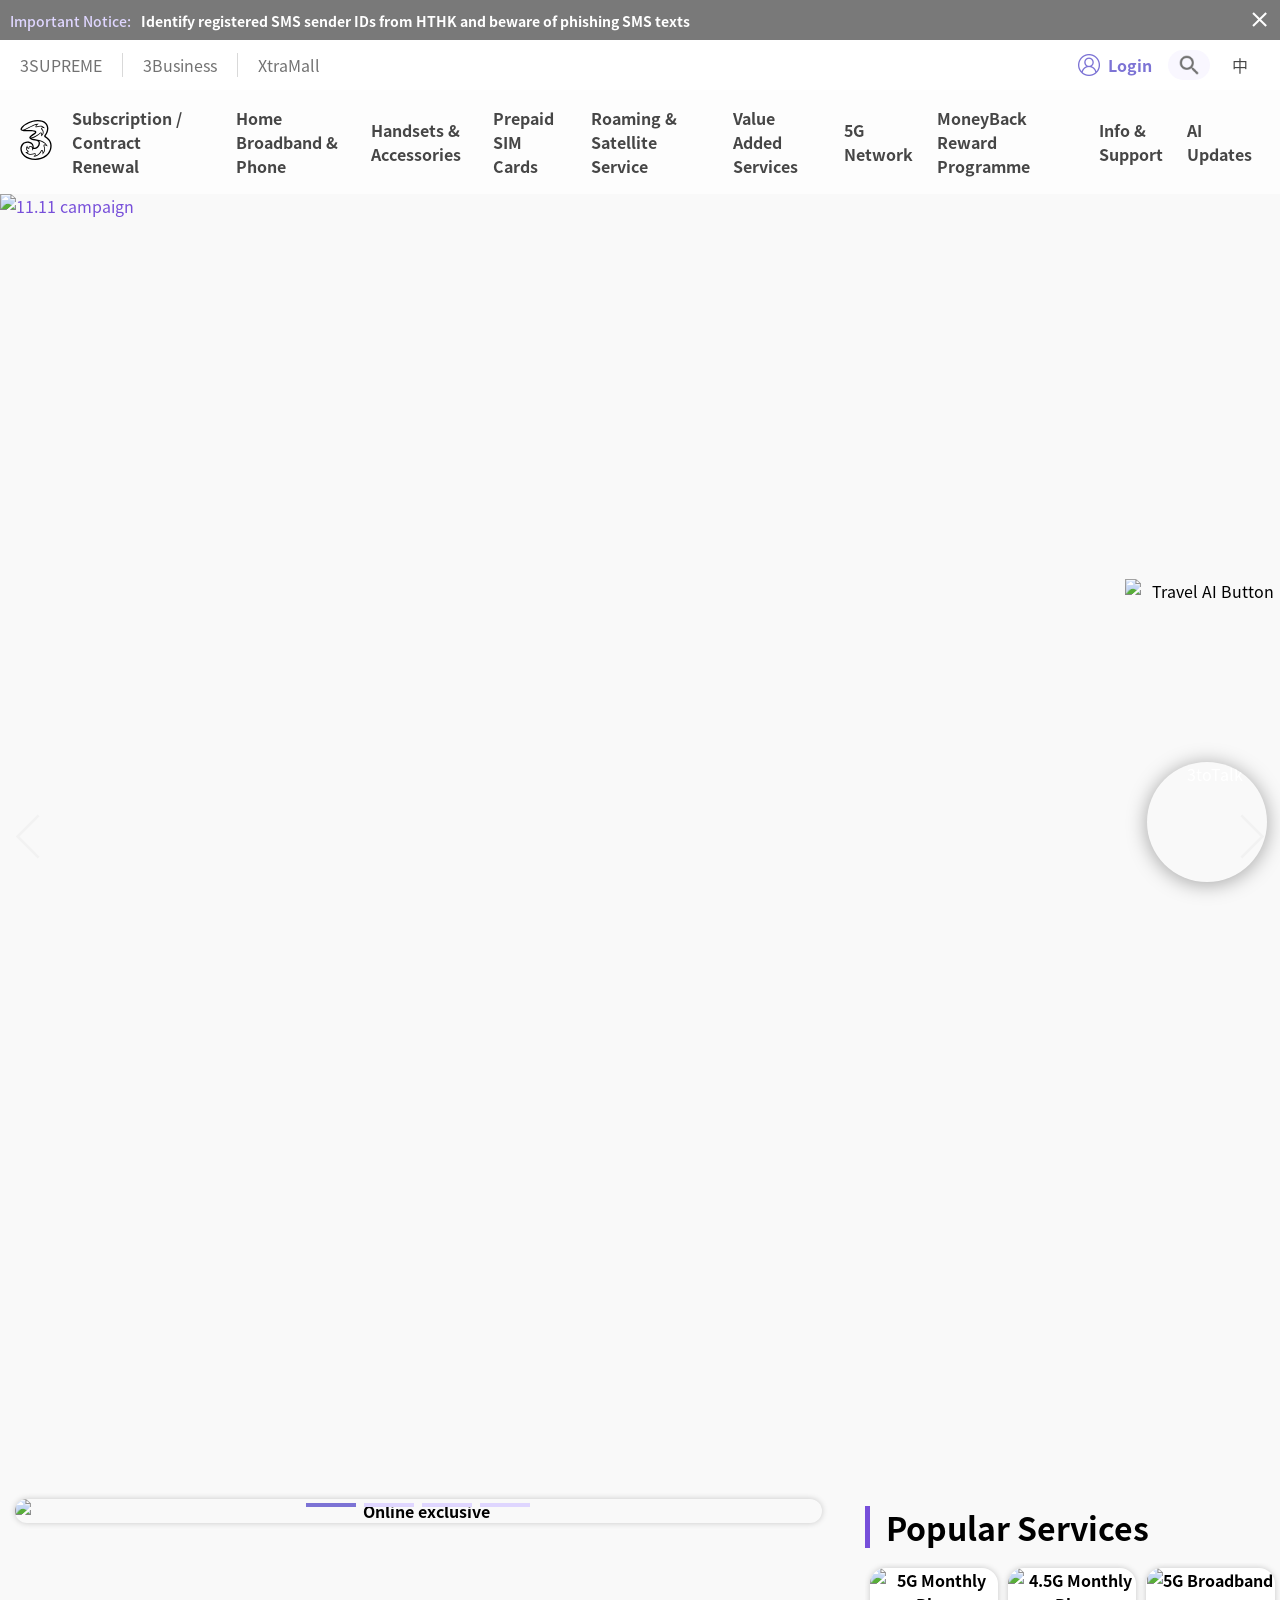
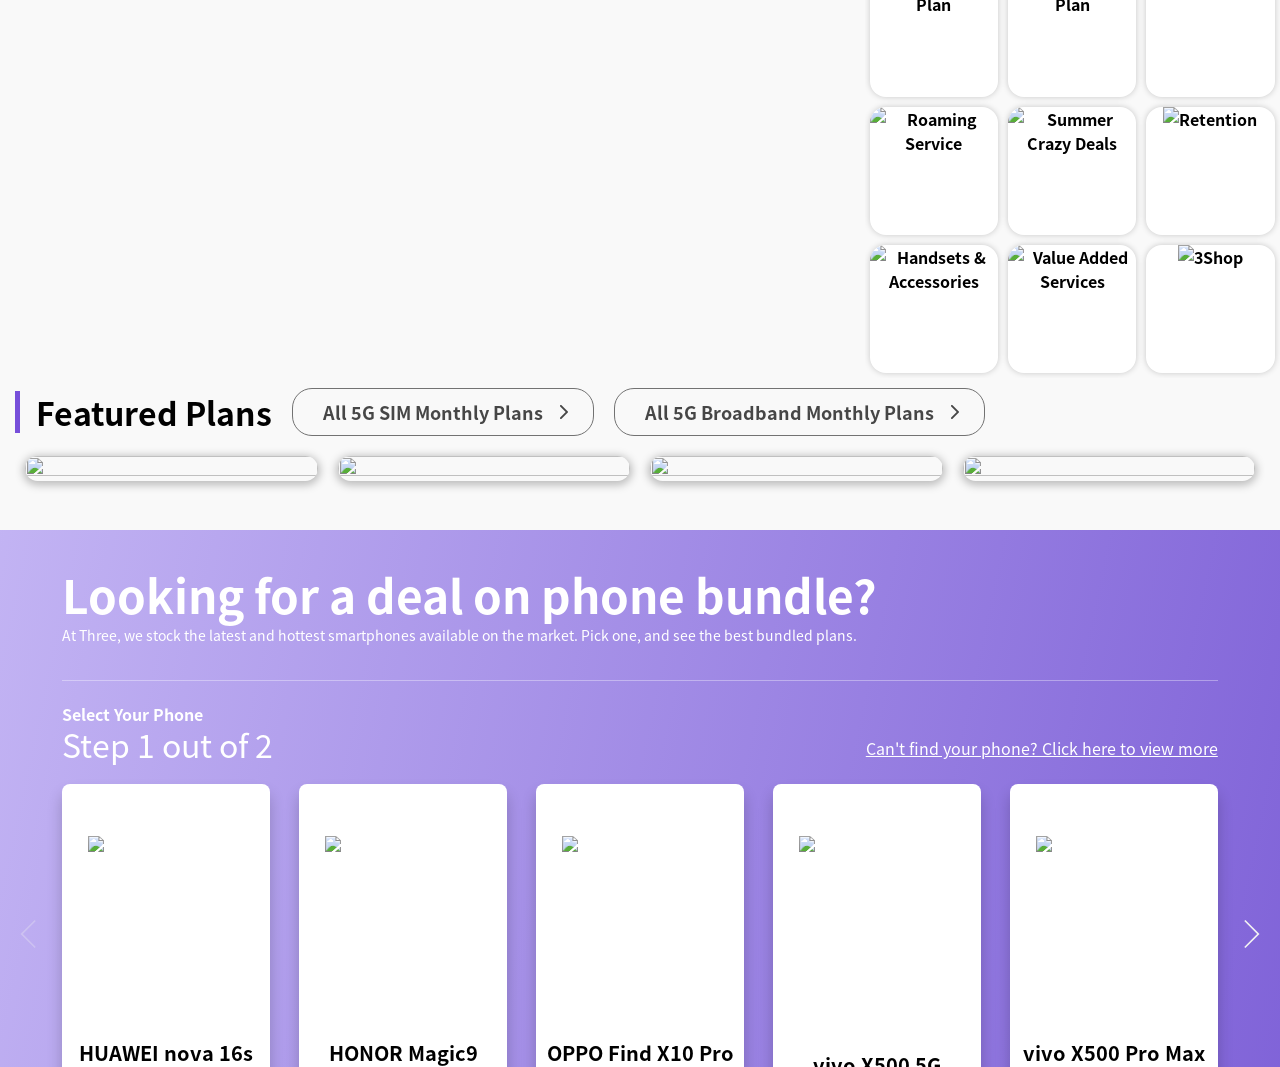
==== commit 071adf4d: "Slow snowfall to ~80% below default fall rate (--snow-fall-speed: 5). Applies to home, home2, and ho" ====
--- a/christmas/index.html
+++ b/christmas/index.html
@@ -563,7 +563,7 @@
 
 <link crossorigin  href="/static/css/main.css" rel="stylesheet">
 <link href="/assets/css/home-snowfall-w3bits.css" rel="stylesheet">
-<link href="/assets/css/home-snow-accumulate.css?v=fall50" rel="stylesheet">
+<link href="/assets/css/home-snow-accumulate.css?v=fall80" rel="stylesheet">
 <script>
 /* SPA routes only match /:lang/home.html — /christmas/index.html is the 404 route. */
 (function () {
--- a/assets/css/home-snow-accumulate.css
+++ b/assets/css/home-snow-accumulate.css
@@ -3,14 +3,14 @@
   --snow-pile-height: 0px;
   --snow-pile-max-vh: 5;
   --snow-fill: 0;
-  /* 1 = W3Bits default; >1 slows fall duration only. 2 = 50% slower. */
-  --snow-fall-speed: 2;
+  /* 1 = W3Bits default; >1 multiplies fall duration. 5 ≈ 80% slower (5× duration). */
+  --snow-fall-speed: 5;
   --snow-sway-px: 26px;
 }
 
 @media (max-width: 768px) {
   :root {
-    --snow-fall-speed: 2;
+    --snow-fall-speed: 5;
     --snow-sway-px: 14px;
   }
 }
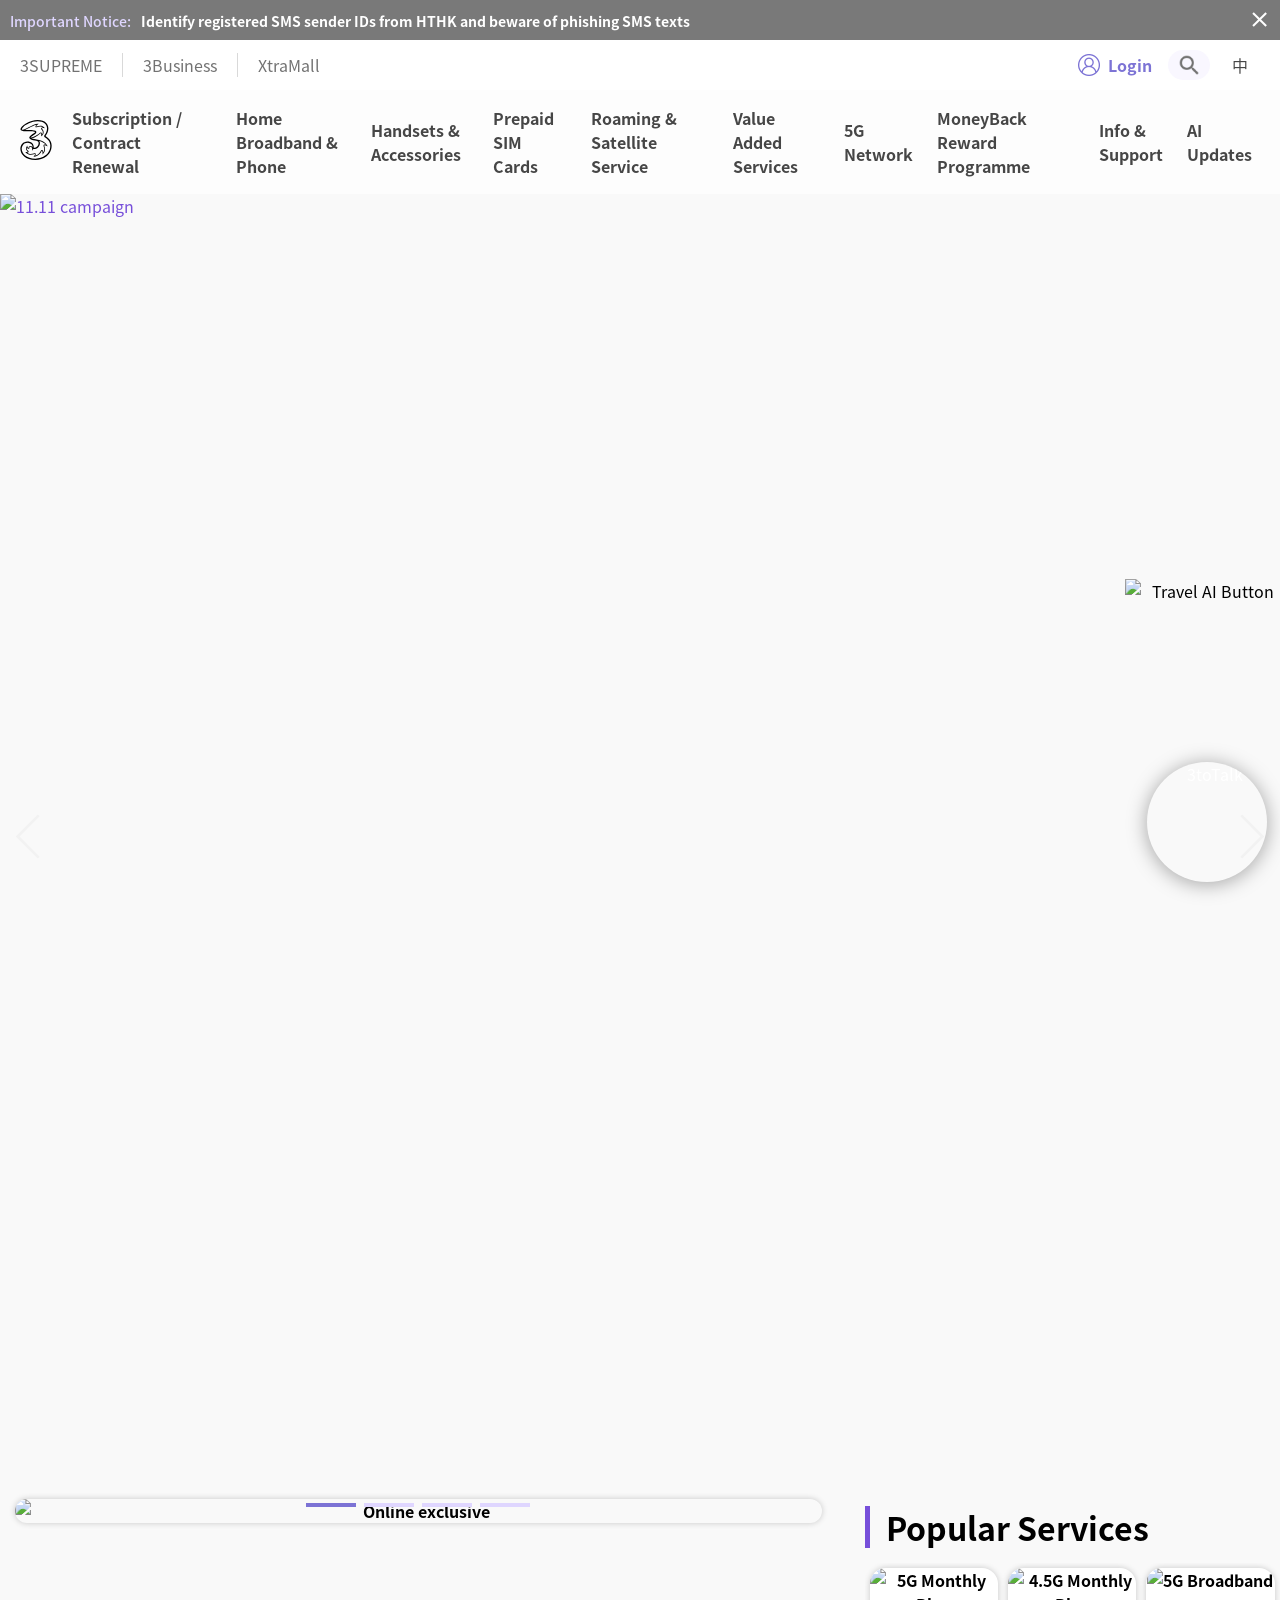
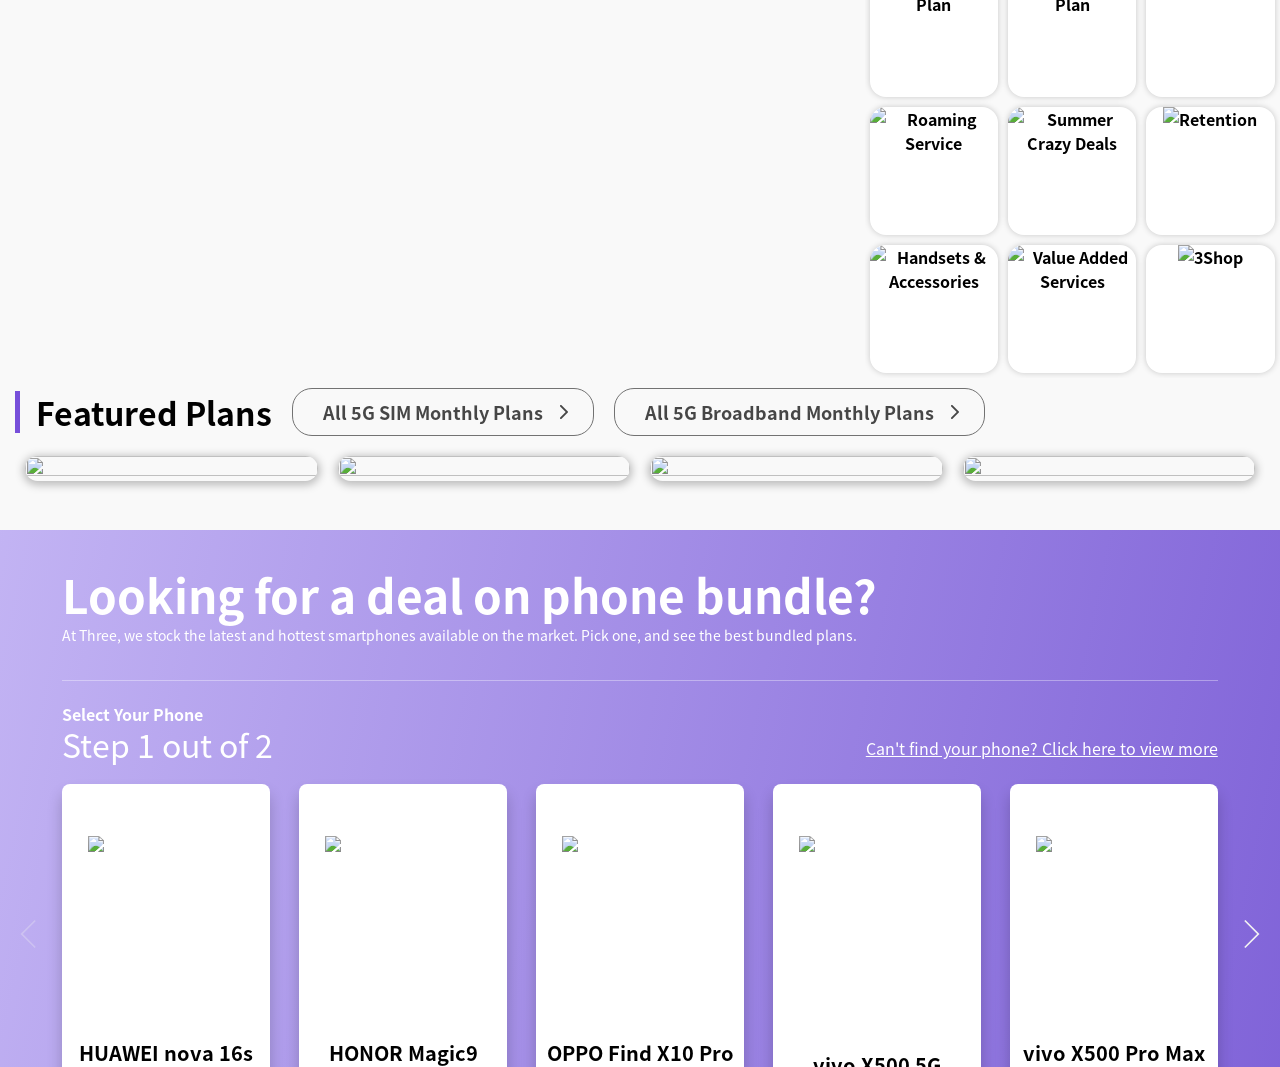
==== commit b0ea6ebb: "Fix slow first snow on load with warm-start animation delays. W3Bits CSS uses up to 19s positive del" ====
--- a/christmas/index.html
+++ b/christmas/index.html
@@ -899,7 +899,7 @@
     }
   });
 </script>
-<script src="/assets/js/home-snow-accumulate.js?v=shovel3" defer></script>
+<script src="/assets/js/home-snow-accumulate.js?v=snowwarm1" defer></script>
 
 </body>
 </html>
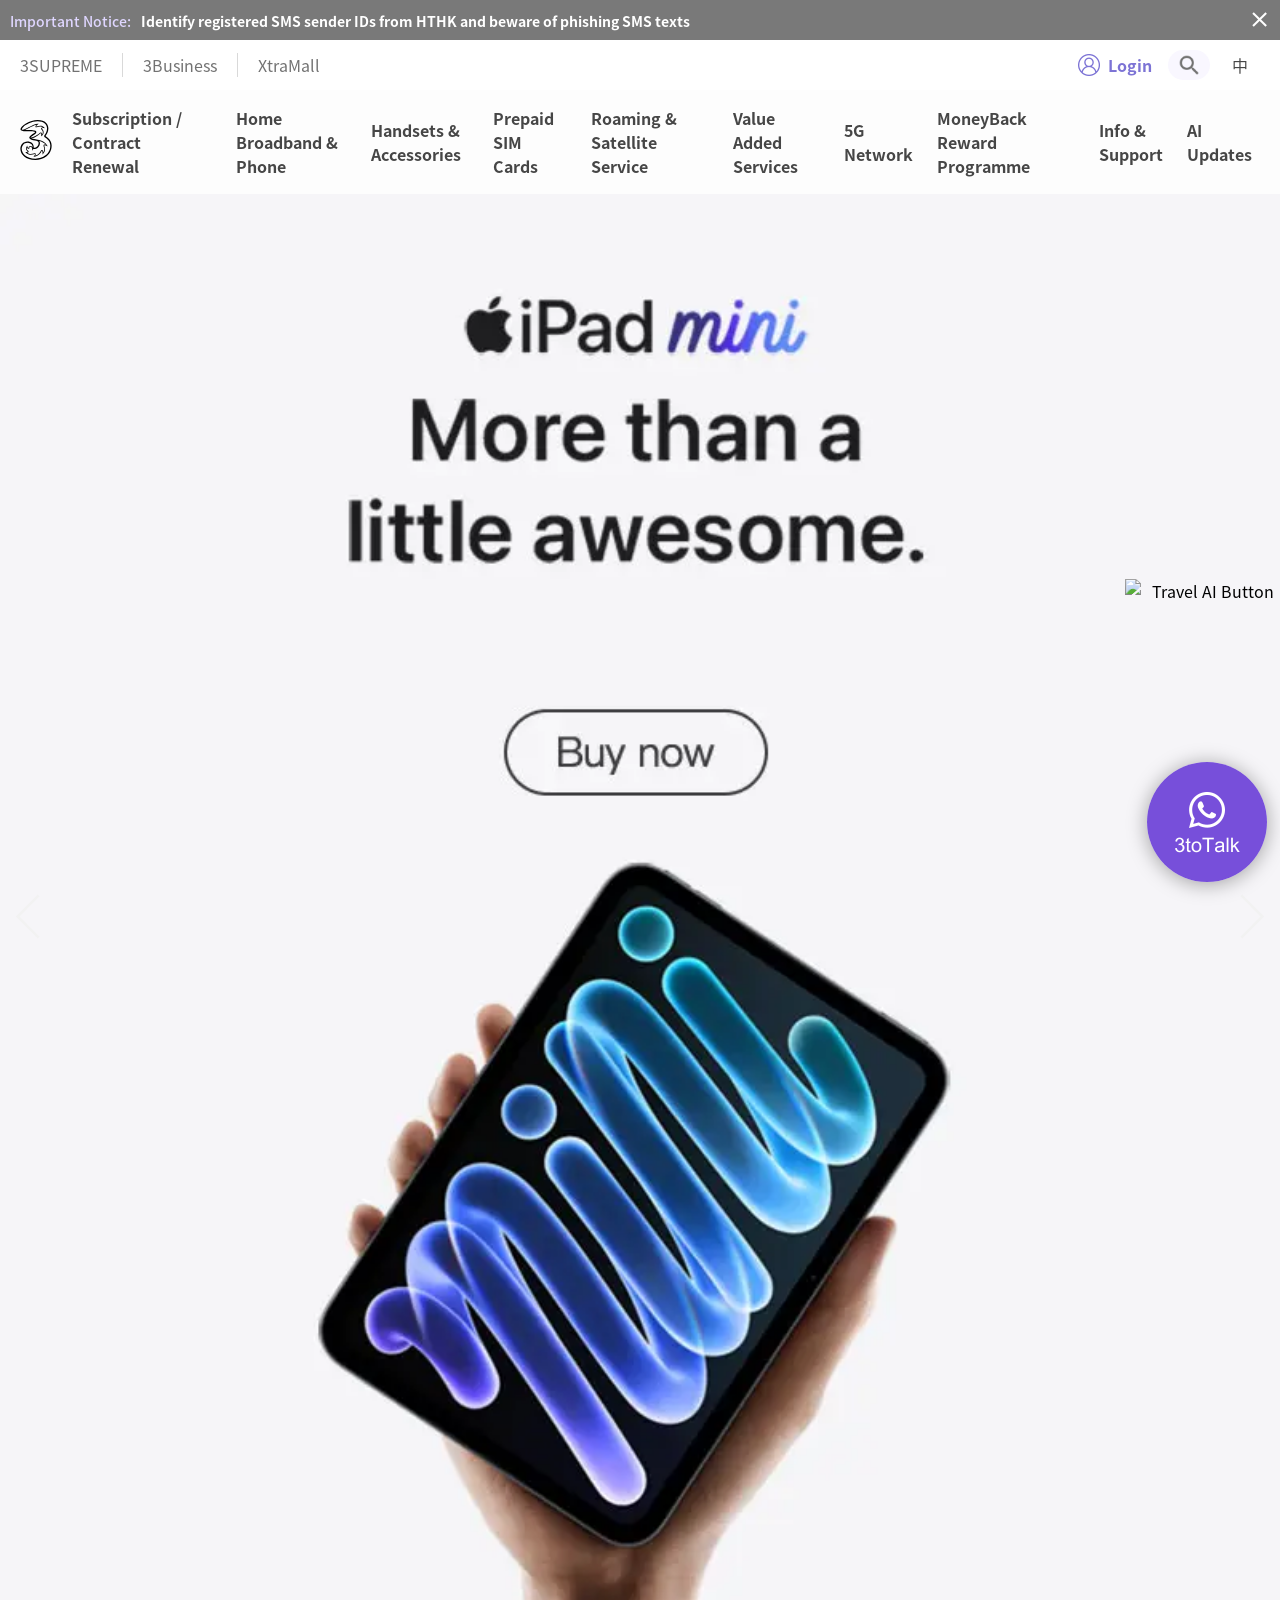
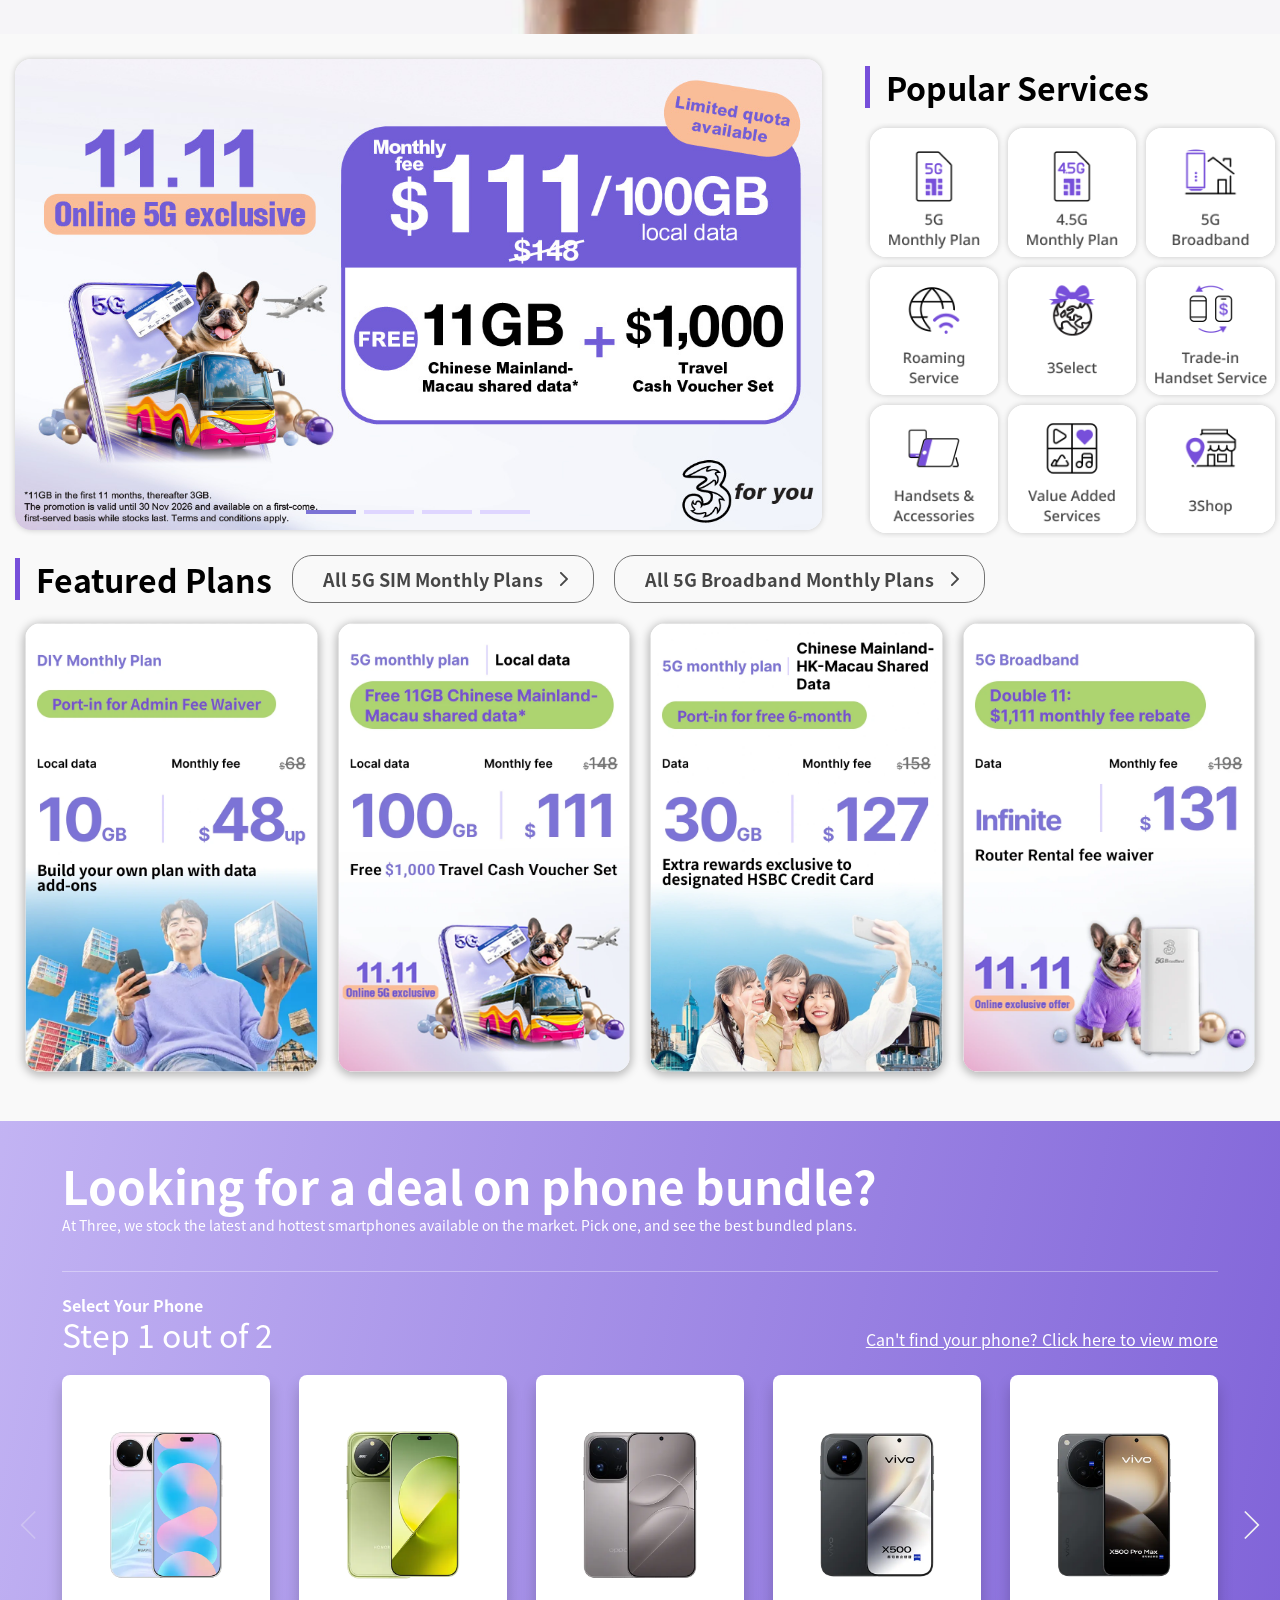
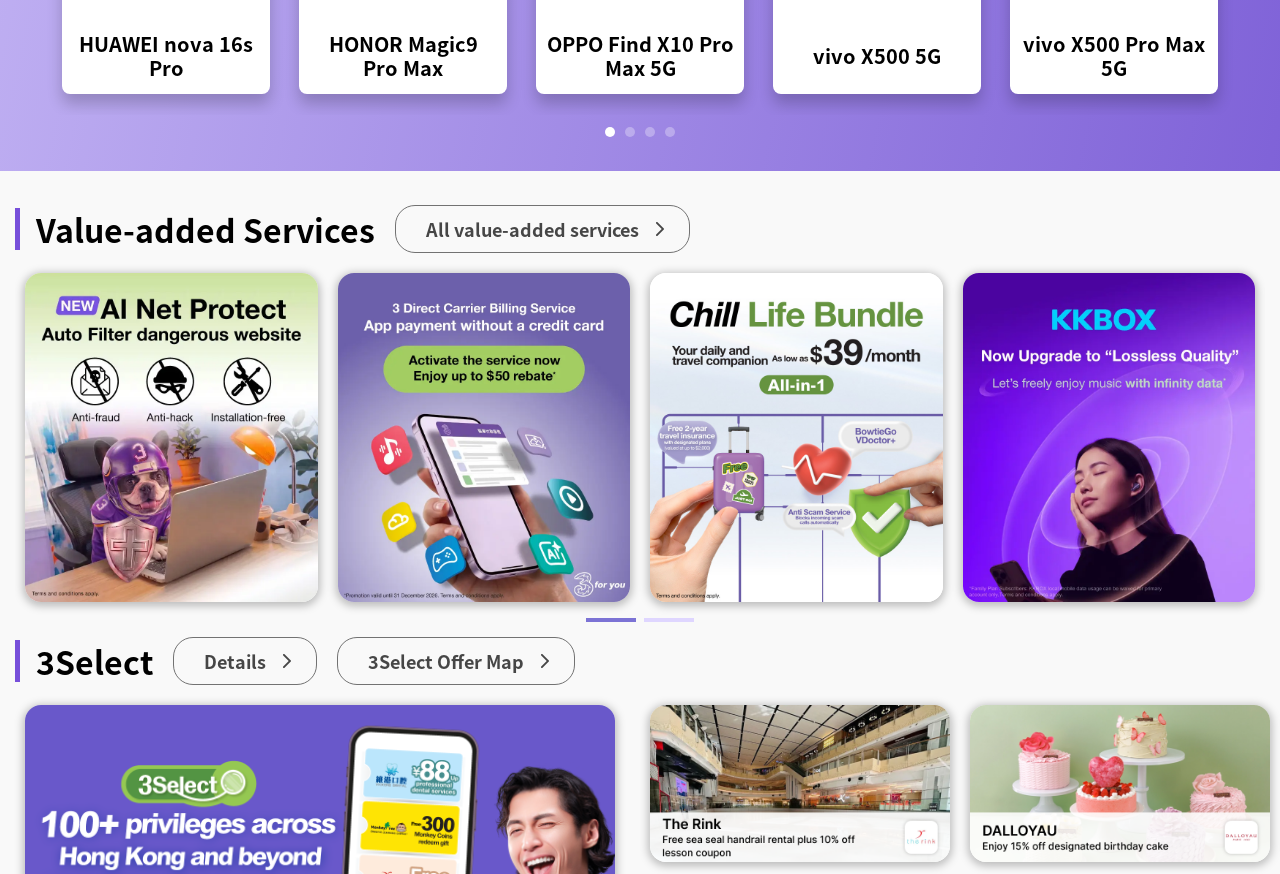
==== commit 87f127af: "Fix Vercel UAT: disable trackers and serve media same-origin. On *.vercel.app and localhost, skip GT" ====
--- a/christmas/index.html
+++ b/christmas/index.html
@@ -2,12 +2,19 @@
 <head>
 <base href="/christmas/">
 
+<script>window.__THREE_SNOW_UAT__=/localhost$|127\.0\.0\.1$|\.vercel\.app$/i.test(location.hostname);</script>
+<script src="/assets/js/uat-bootstrap.js"></script>
+
 <!-- Google Tag Manager -->
-<script>(function(w,d,s,l,i){w[l]=w[l]||[];w[l].push({'gtm.start':
+<script>
+if (!window.__THREE_SNOW_UAT__) {
+(function(w,d,s,l,i){w[l]=w[l]||[];w[l].push({'gtm.start':
 new Date().getTime(),event:'gtm.js'});var f=d.getElementsByTagName(s)[0],
 j=d.createElement(s),dl=l!='dataLayer'?'&l='+l:'';j.async=true;j.src=
 'https://www.googletagmanager.com/gtm.js?id='+i+dl;f.parentNode.insertBefore(j,f);
-})(window,document,'script','dataLayer','GTM-KMR63XJV');</script>
+})(window,document,'script','dataLayer','GTM-KMR63XJV');
+}
+</script>
 <!-- End Google Tag Manager -->
 
 <meta charset="UTF-8">
@@ -38,22 +45,30 @@
 <!-- <link rel="stylesheet" href="/assets/css/en.css"> --> 
 
 <!-- Google tag (gtag.js) -->
-<script async src="https://www.googletagmanager.com/gtag/js?id=G-T8FV8XR2CG"></script>
 <script>
+if (!window.__THREE_SNOW_UAT__) {
+  (function () {
+    var s = document.createElement('script');
+    s.async = true;
+    s.src = 'https://www.googletagmanager.com/gtag/js?id=G-T8FV8XR2CG';
+    document.head.appendChild(s);
+  })();
   window.dataLayer = window.dataLayer || [];
   function gtag(){dataLayer.push(arguments);}
   gtag('js', new Date());
-
   gtag('config', 'G-T8FV8XR2CG');
+}
 </script>
 
 <!-- Microsoft Clarity tracking code -->
 <script type="text/javascript">
+if (!window.__THREE_SNOW_UAT__) {
 (function(c,l,a,r,i,t,y){
 c[a]=c[a]||function(){(c[a].q=c[a].q||[]).push(arguments)};
 t=l.createElement(r);t.async=1;t.src="https://www.clarity.ms/tag/"+i;
 y=l.getElementsByTagName(r)[0];y.parentNode.insertBefore(t,y);
 })(window, document, "clarity", "script", "td3sk37dtx");
+}
 </script>
 <!-- Microsoft Clarity tracking code -->
 
@@ -70,12 +85,12 @@
 	"url": "https://www.three.com.hk/",
 	"logo": {
 	"@type": "ImageObject",
-	"url": "https://www.three.com.hk/assets/images/3_logo.svg",
+	"url": "/assets/images/3_logo.svg",
 	"width": 512,
 	"height": 512,
 	"caption": "3 Hong Kong Logo"
 	},
-	"image": "https://www.three.com.hk/assets/images/3_logo.svg",
+	"image": "/assets/images/3_logo.svg",
 	"description": "3 Hong Kong is a leading mobile telecommunications operator in Hong Kong providing 5G mobile services, broadband, and digital solutions.",
 	"telephone": "+852-1033",
 	"email": "cs.mobile@three.com.hk",
@@ -150,6 +165,7 @@
 
 <!-- Meta Pixel Code -->
 <script>
+if (!window.__THREE_SNOW_UAT__) {
 !function(f,b,e,v,n,t,s)
 {if(f.fbq)return;n=f.fbq=function(){n.callMethod?
 n.callMethod.apply(n,arguments):n.queue.push(arguments)};
@@ -160,18 +176,22 @@
 'https://connect.facebook.net/en_US/fbevents.js');
 fbq('init', '1456015915930587');
 fbq('track', 'PageView');
+}
 </script>
 <noscript><img height="1" width="1" style="display:none"
 src="https://www.facebook.com/tr?id=1456015915930587&ev=PageView&noscript=1"
 /></noscript>
 <!-- End Meta Pixel Code -->
 
-<script type="module" src="https://ra.three.com.hk/analytics/static/tracker.umd.cjs"></script>
 <script type="module">
-  Tracker(
-    "https://ra.three.com.hk/analytics/",
-    "dc795b6e8851475c9cde13620efe180e"
-  );
+if (!window.__THREE_SNOW_UAT__) {
+  import("https://ra.three.com.hk/analytics/static/tracker.umd.cjs").then(function () {
+    Tracker(
+      "https://ra.three.com.hk/analytics/",
+      "dc795b6e8851475c9cde13620efe180e"
+    );
+  });
+}
 </script>
 
 <script>
@@ -643,15 +663,15 @@
     const buttonConfig = {
       left: {
         url,
-        img: "https://www.three.com.hk/assets/images/dog-left.png",
+        img: "/assets/images/dog-left.png",
         message:
-          "https://www.three.com.hk/assets/images/message-left-en.png",
+          "/assets/images/message-left-en.png",
       },
       center: {
         url,
-        img: "https://www.three.com.hk/assets/images/dog-center.png",
+        img: "/assets/images/dog-center.png",
         message:
-          "https://www.three.com.hk/assets/images/message-center-en.png",
+          "/assets/images/message-center-en.png",
       },
     };
 
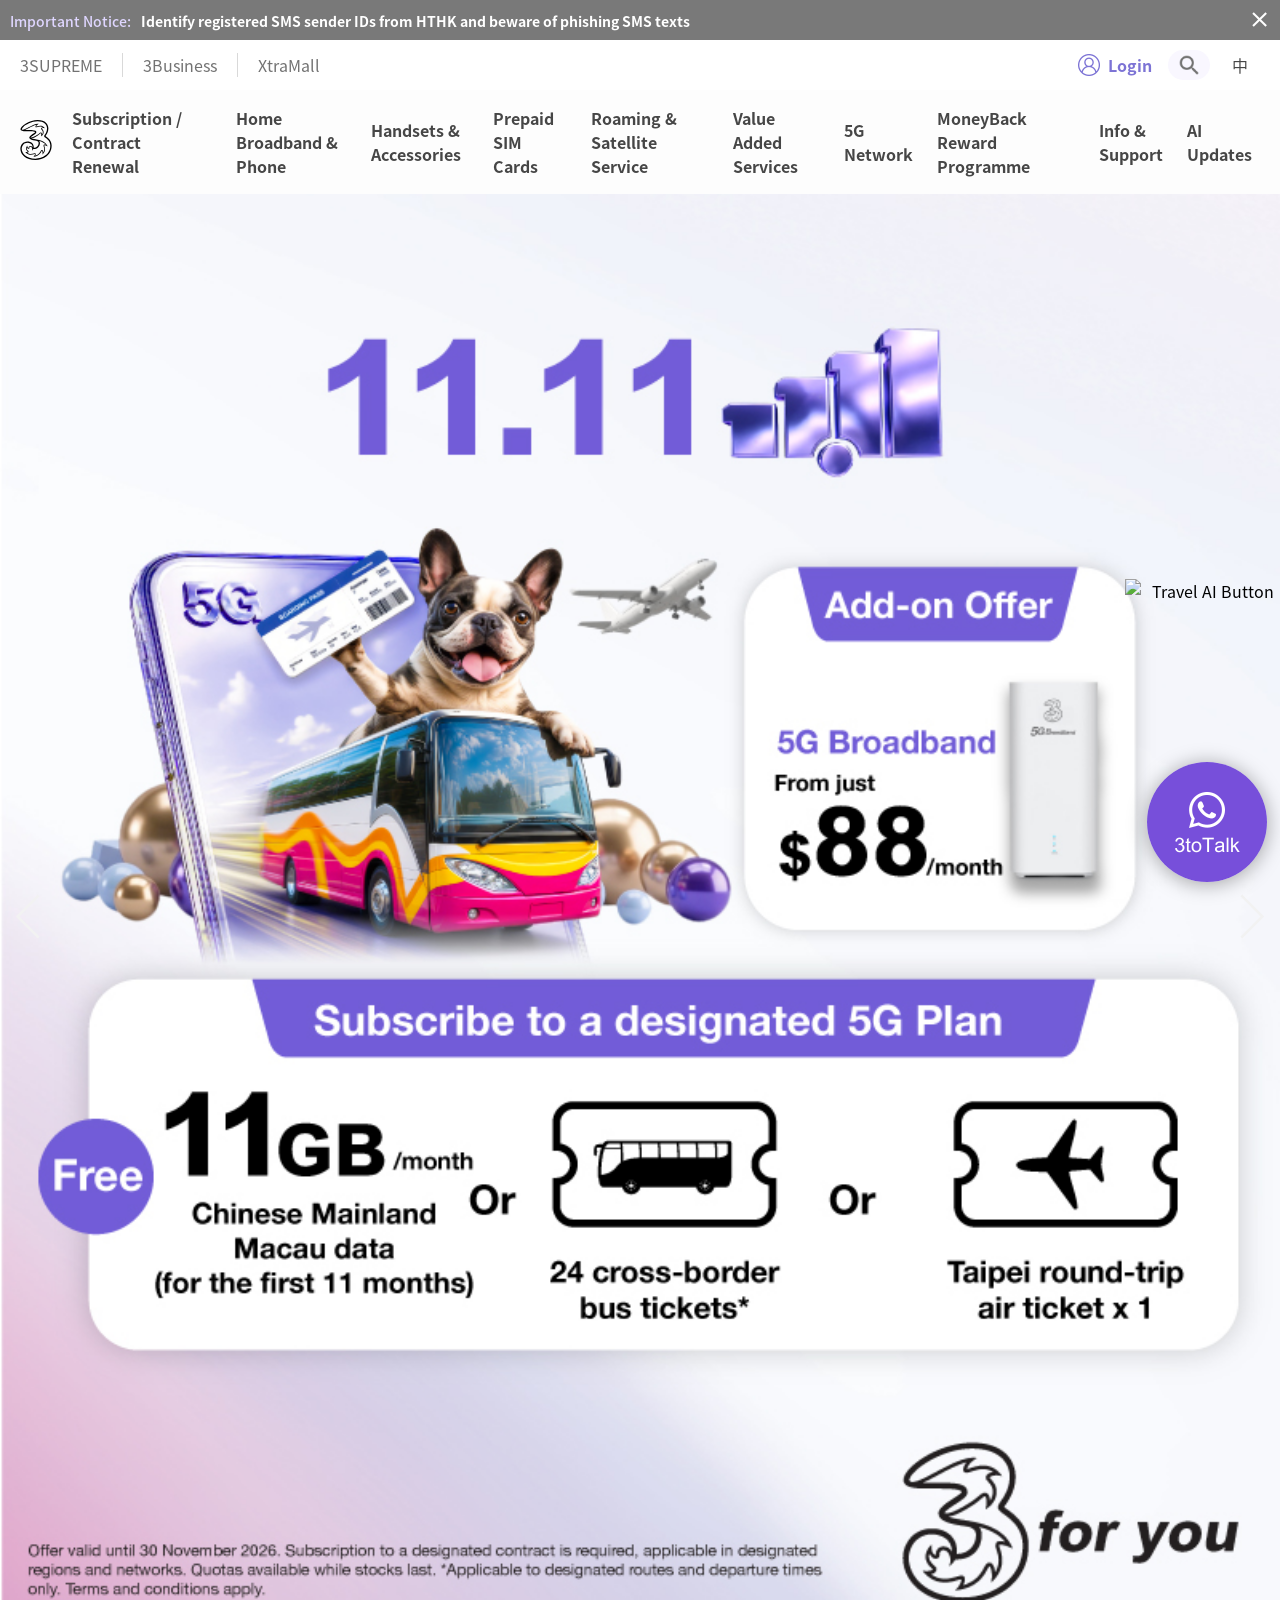
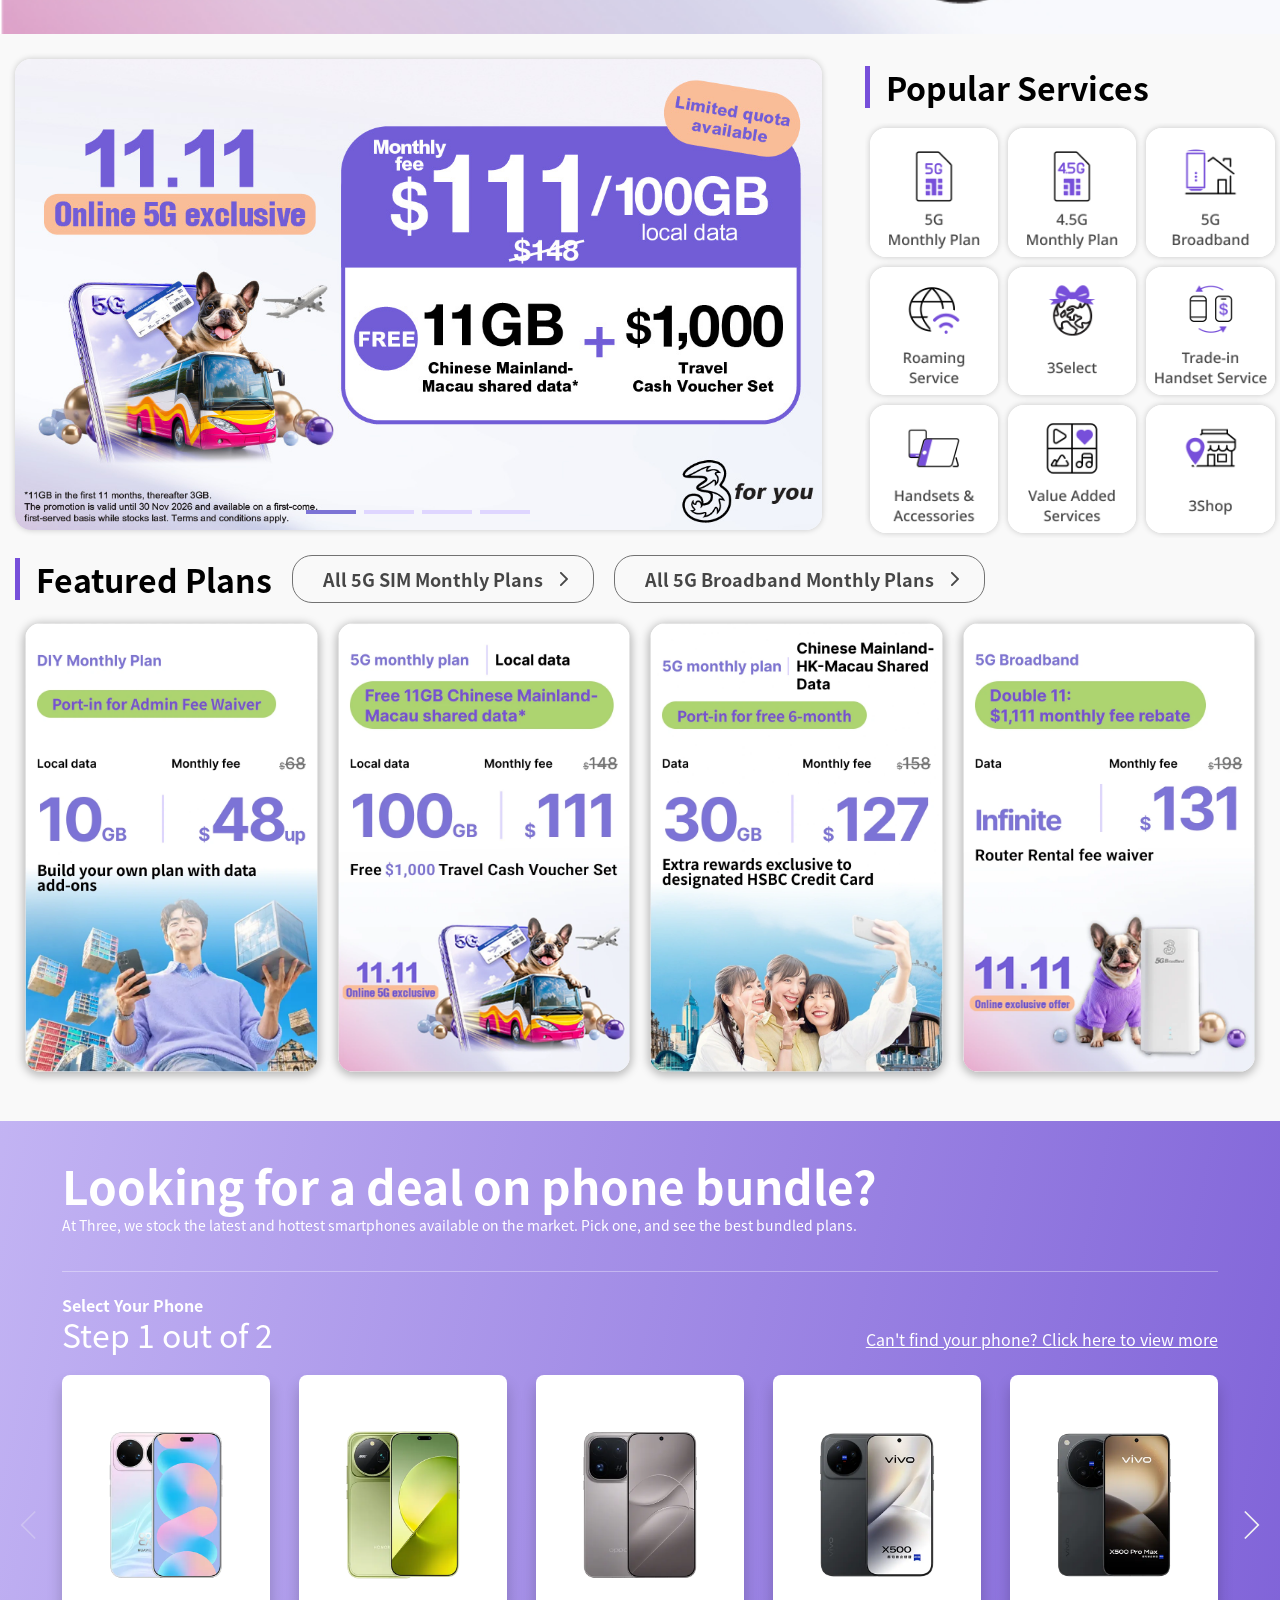
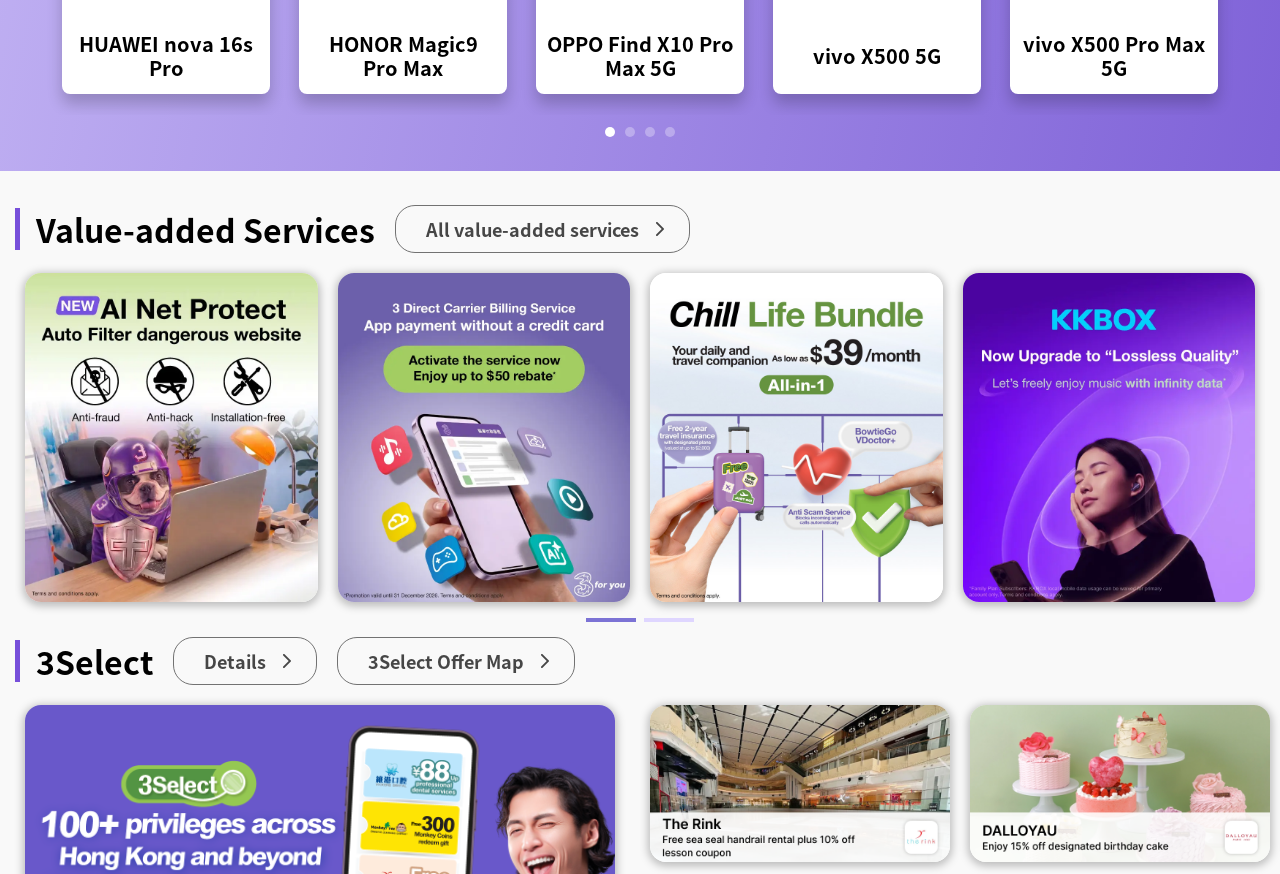
==== commit 54f84363: "Shrink snow shovel clear brush width by 5%. Apply 0.95 factor to brushRadiusBins pixel width on desk" ====
--- a/christmas/index.html
+++ b/christmas/index.html
@@ -919,7 +919,7 @@
     }
   });
 </script>
-<script src="/assets/js/home-snow-accumulate.js?v=snowwarm1" defer></script>
+<script src="/assets/js/home-snow-accumulate.js?v=brush95" defer></script>
 
 </body>
 </html>
--- a/assets/css/home-snow-accumulate.css
+++ b/assets/css/home-snow-accumulate.css
@@ -2,6 +2,8 @@
 :root {
   --snow-pile-height: 0px;
   --snow-pile-max-vh: 5;
+  /* Initial visible pile on load (vh); 0 = empty until flakes land */
+  --snow-pile-start-vh: 0;
   --snow-fill: 0;
   /* 1 = W3Bits default; >1 multiplies fall duration. 5 ≈ 80% slower (5× duration). */
   --snow-fall-speed: 5;
